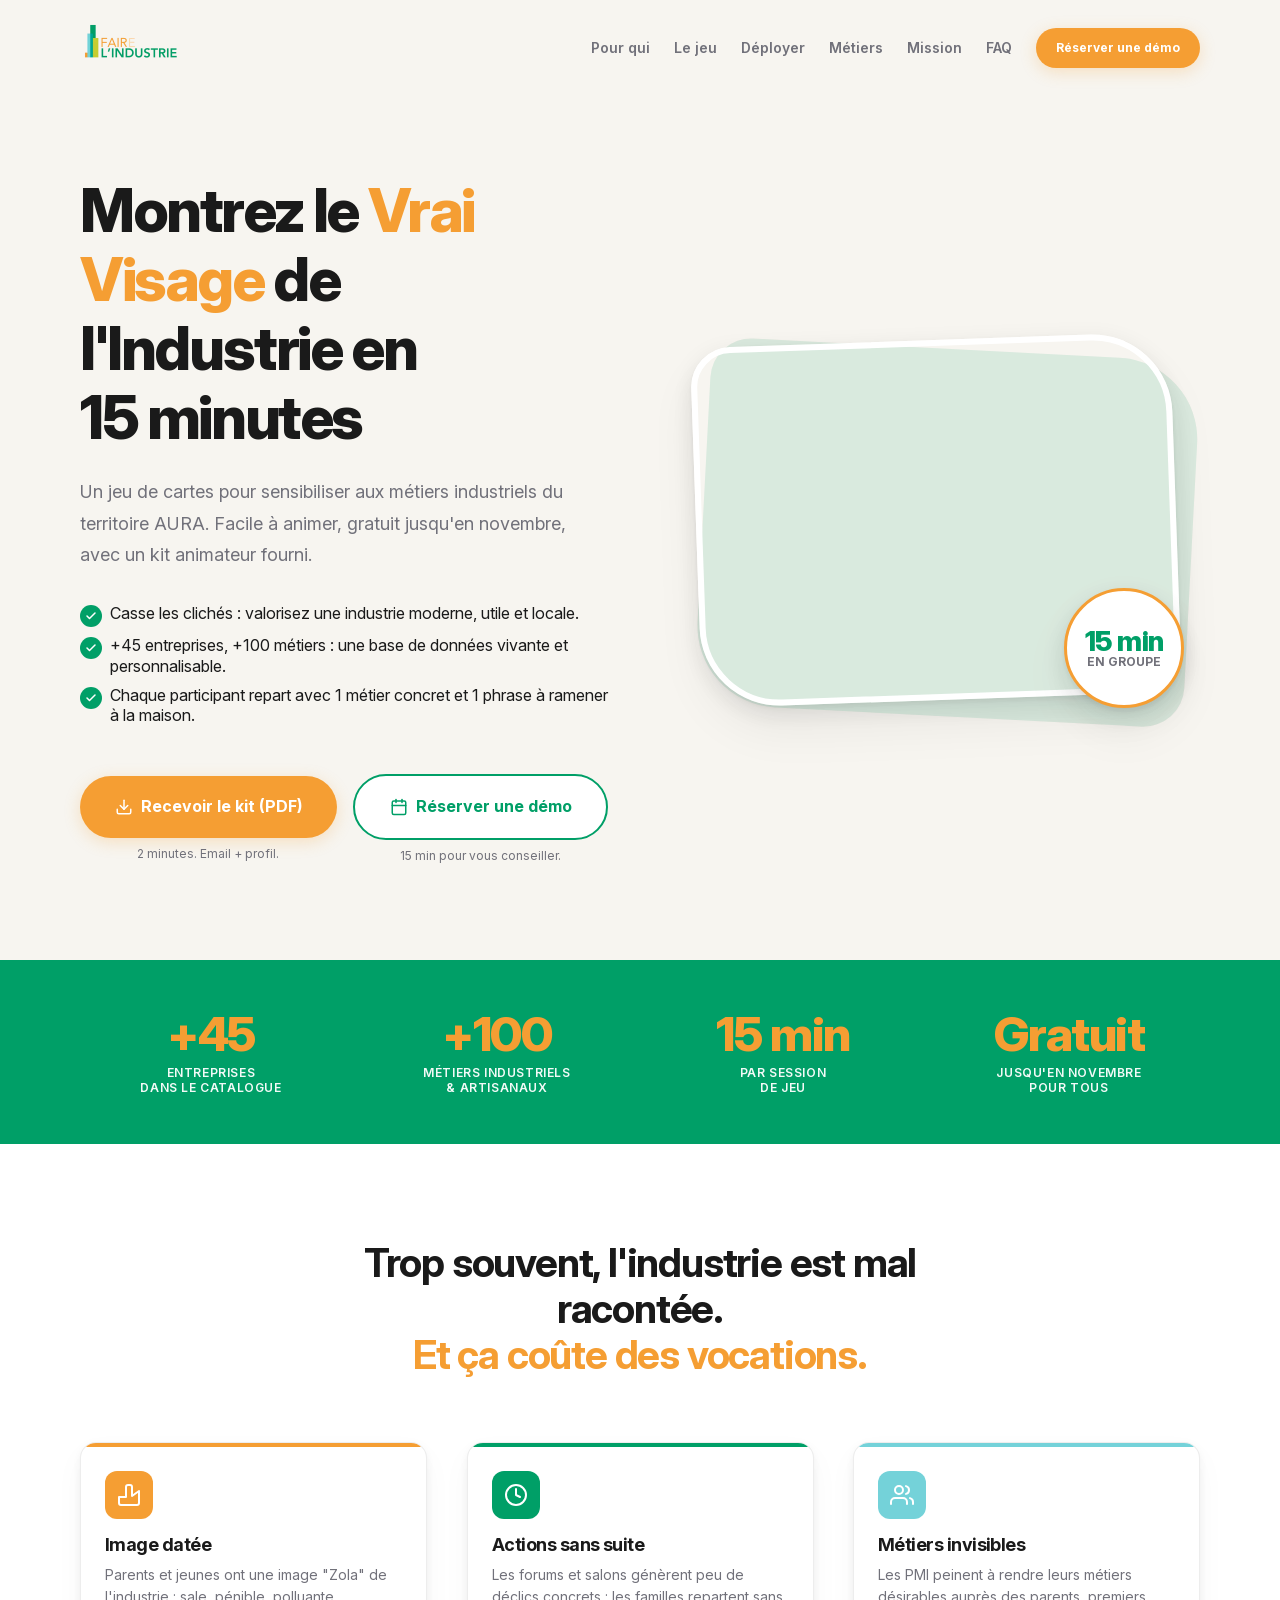
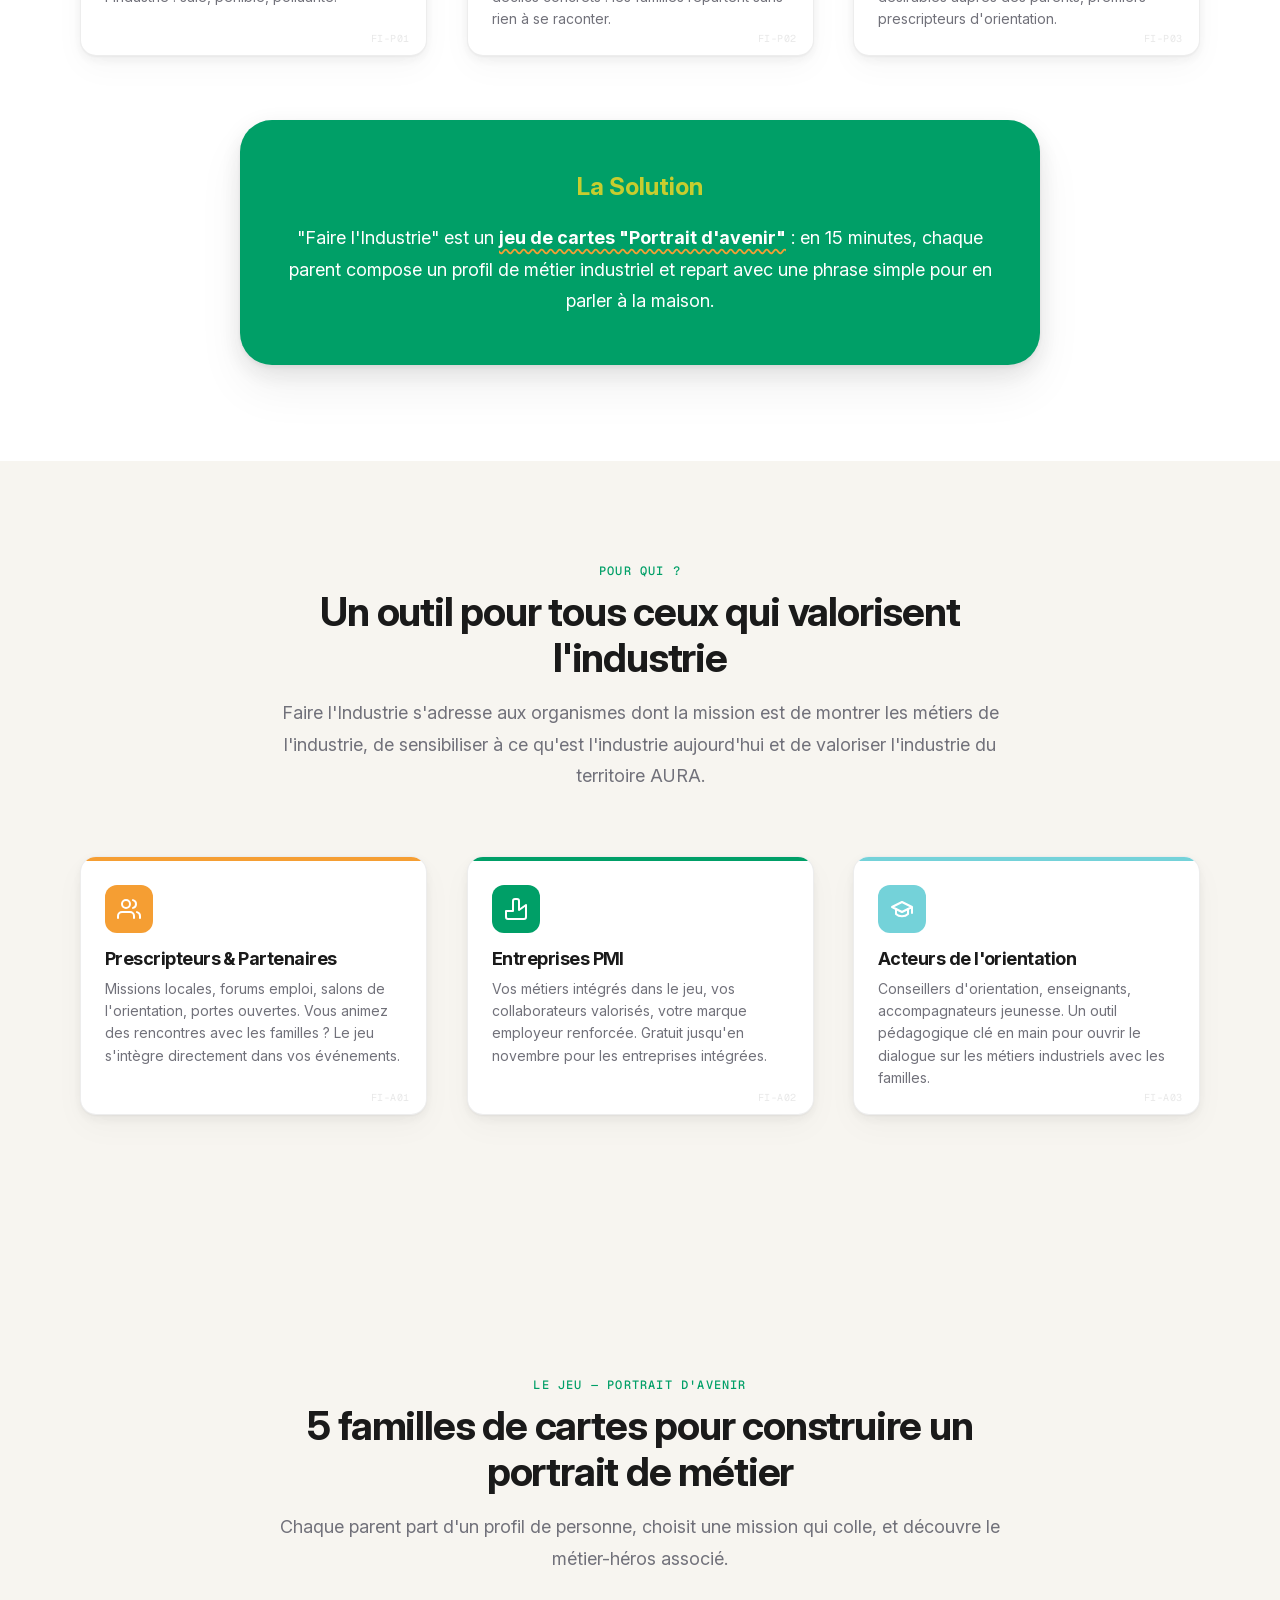
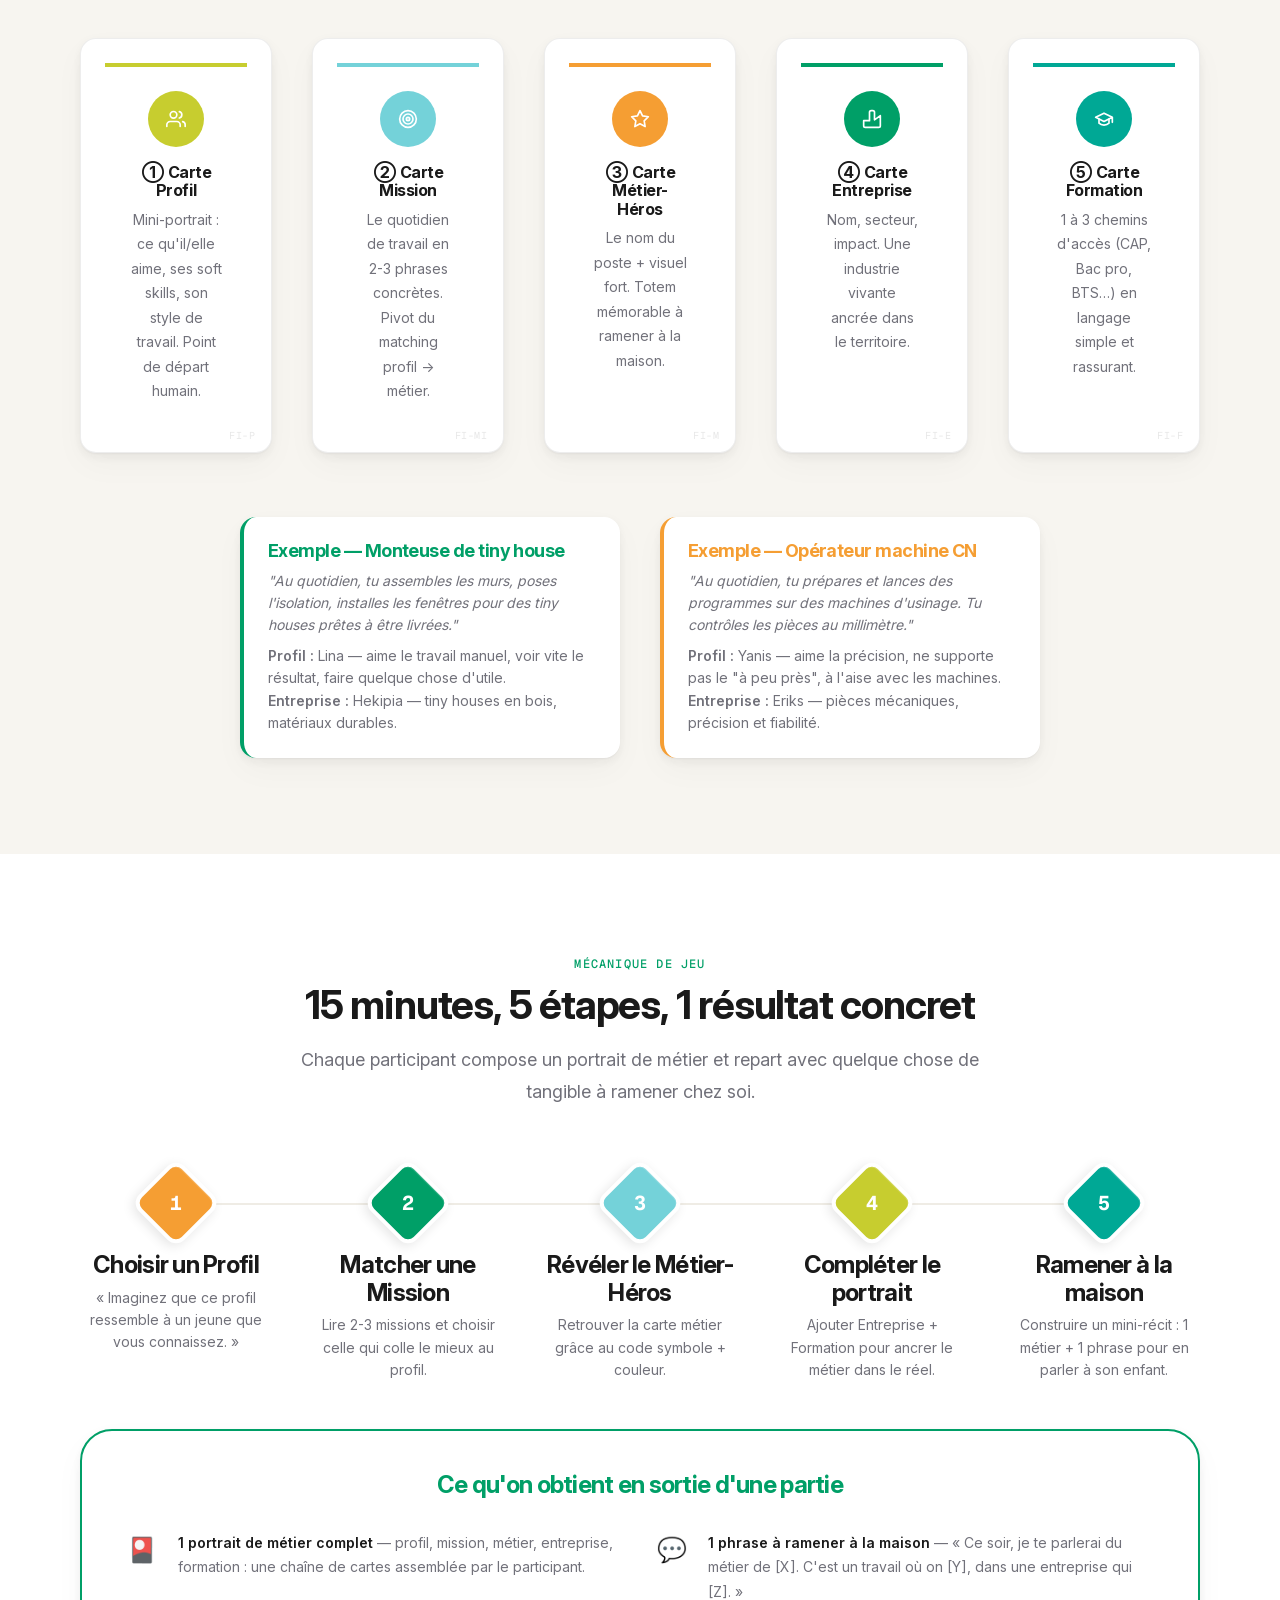
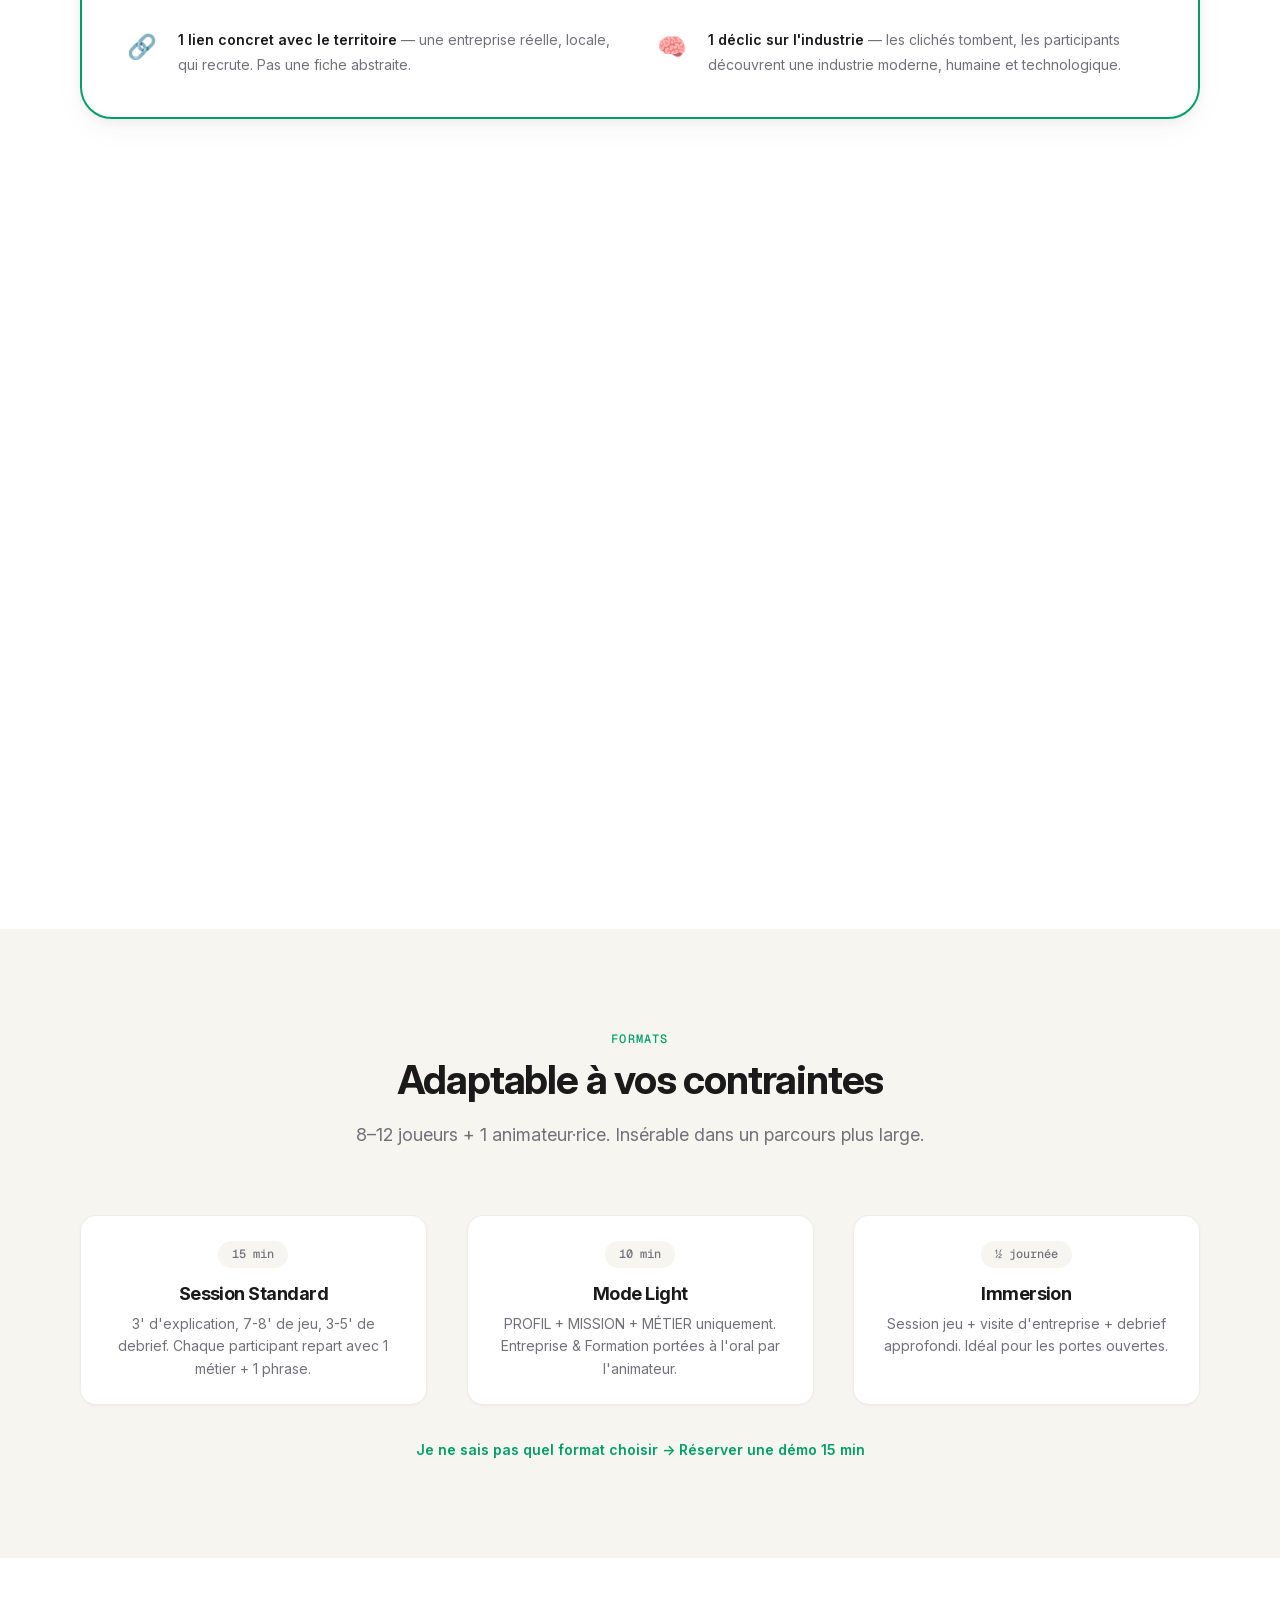
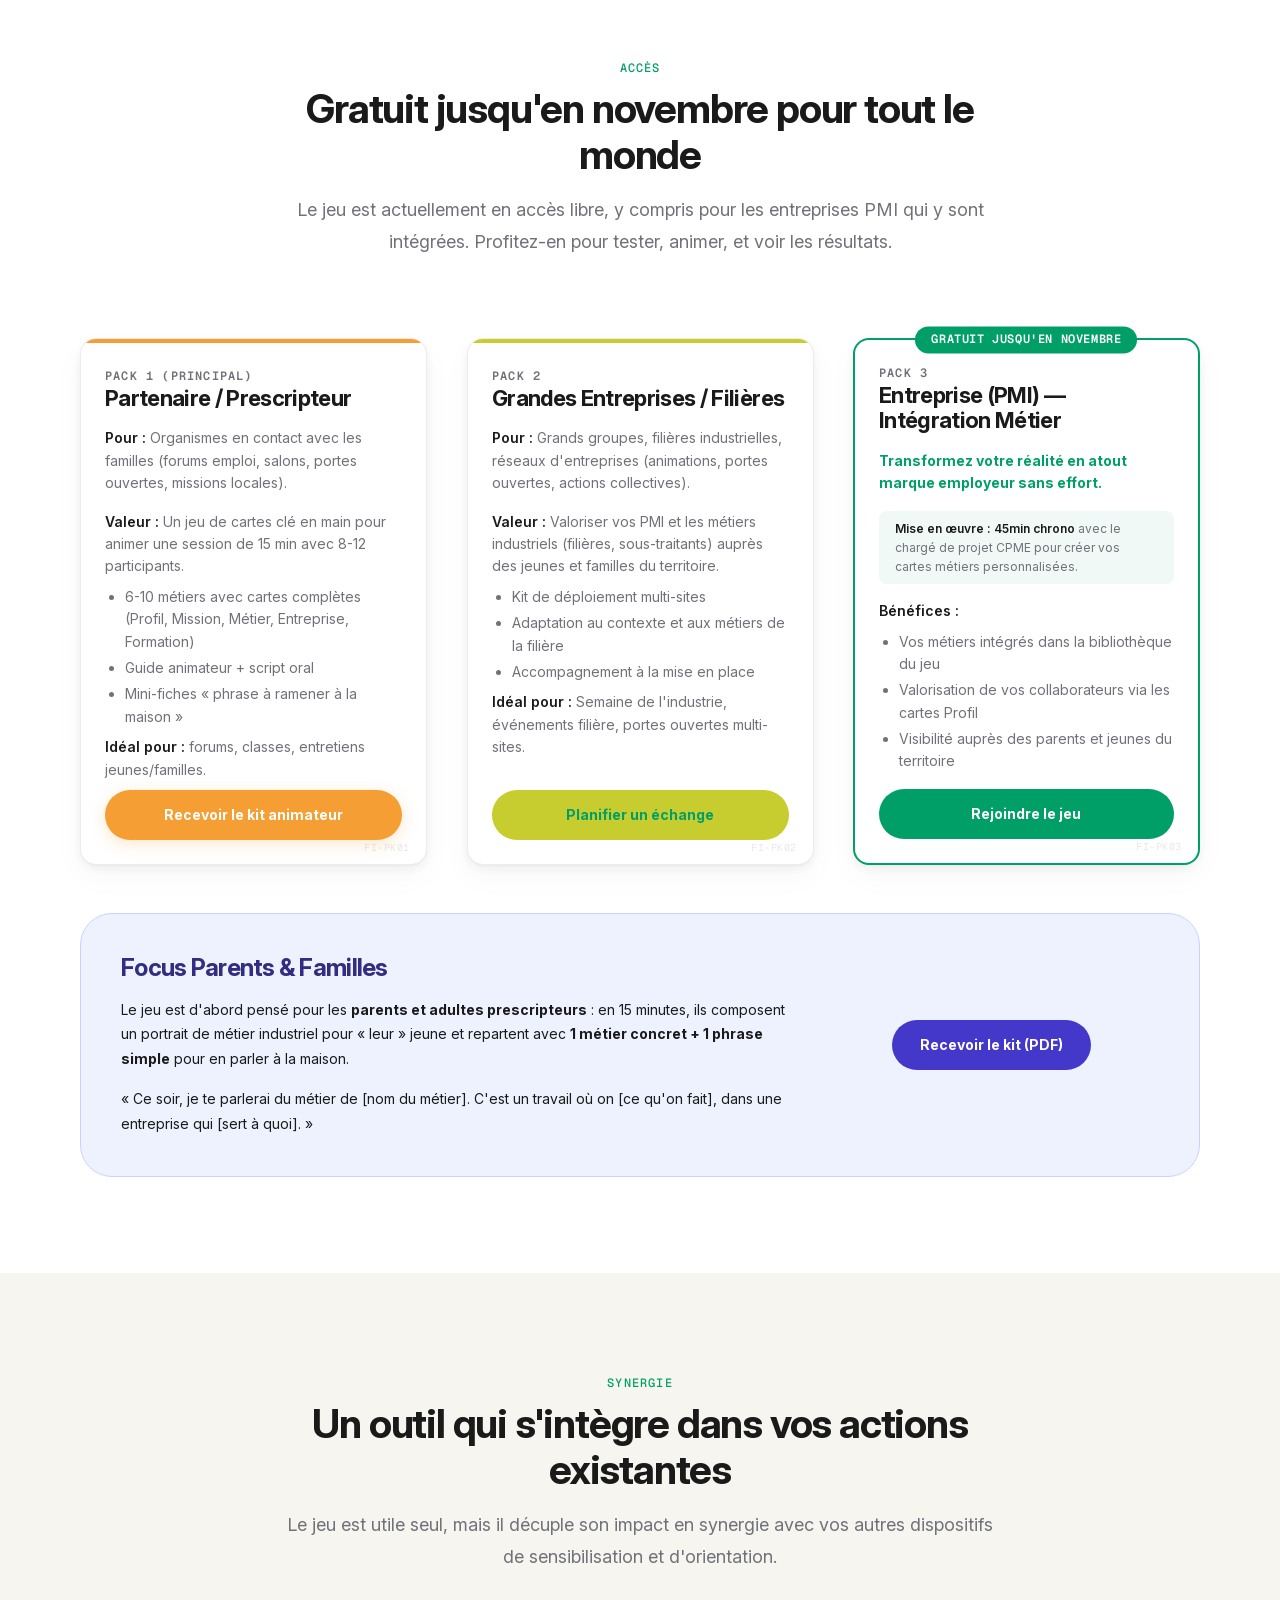
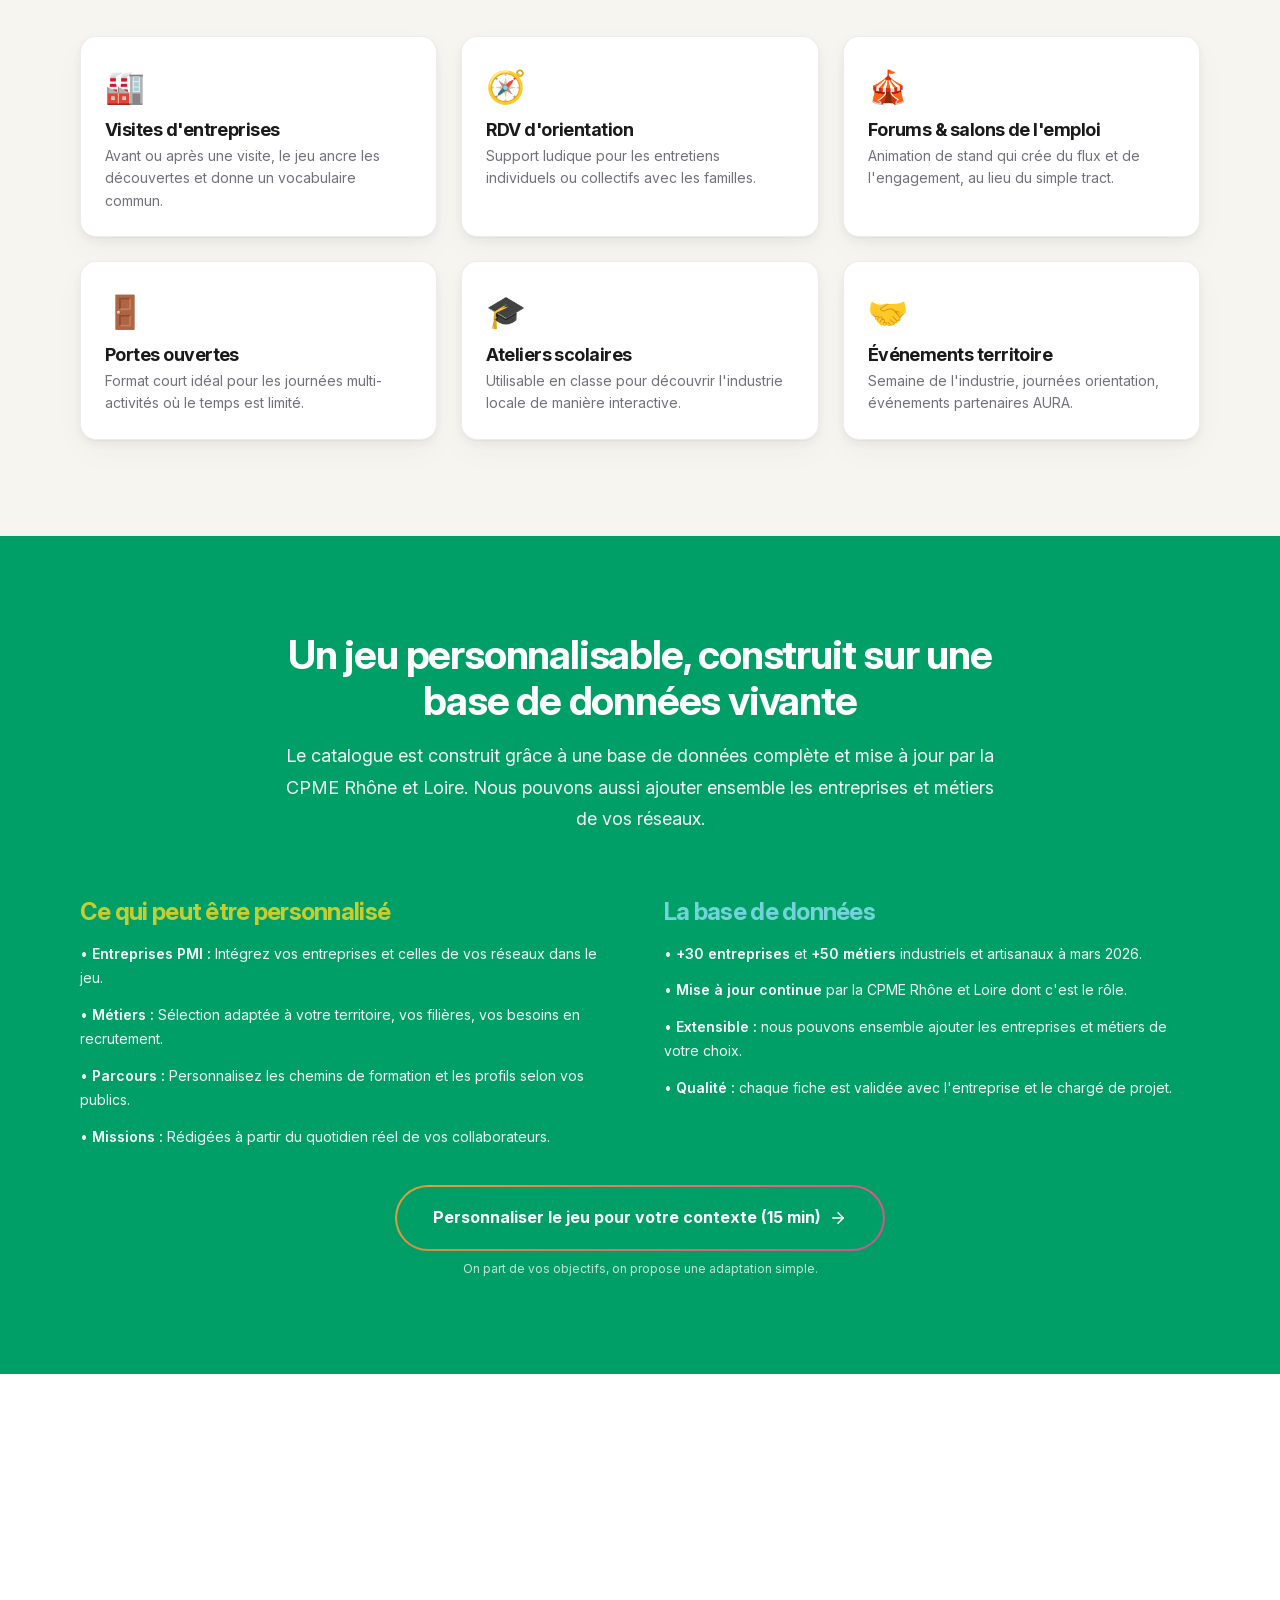
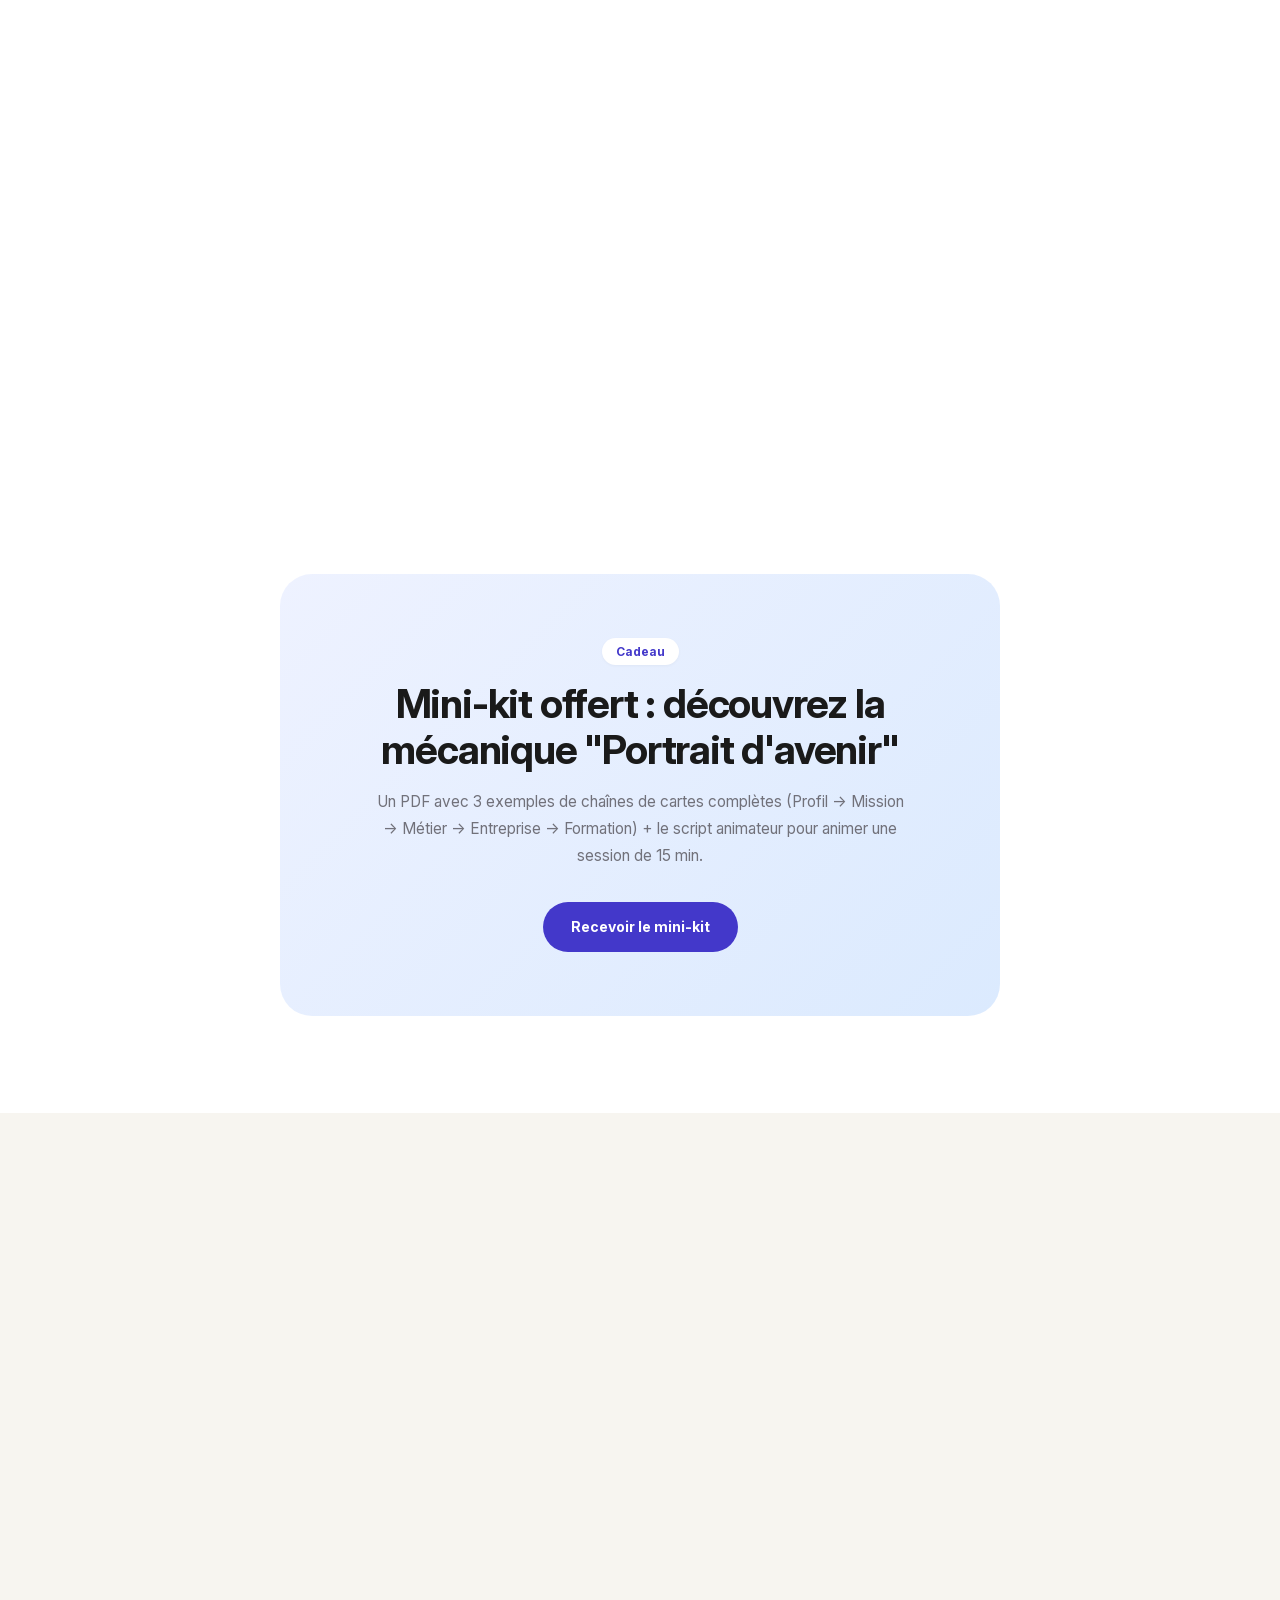
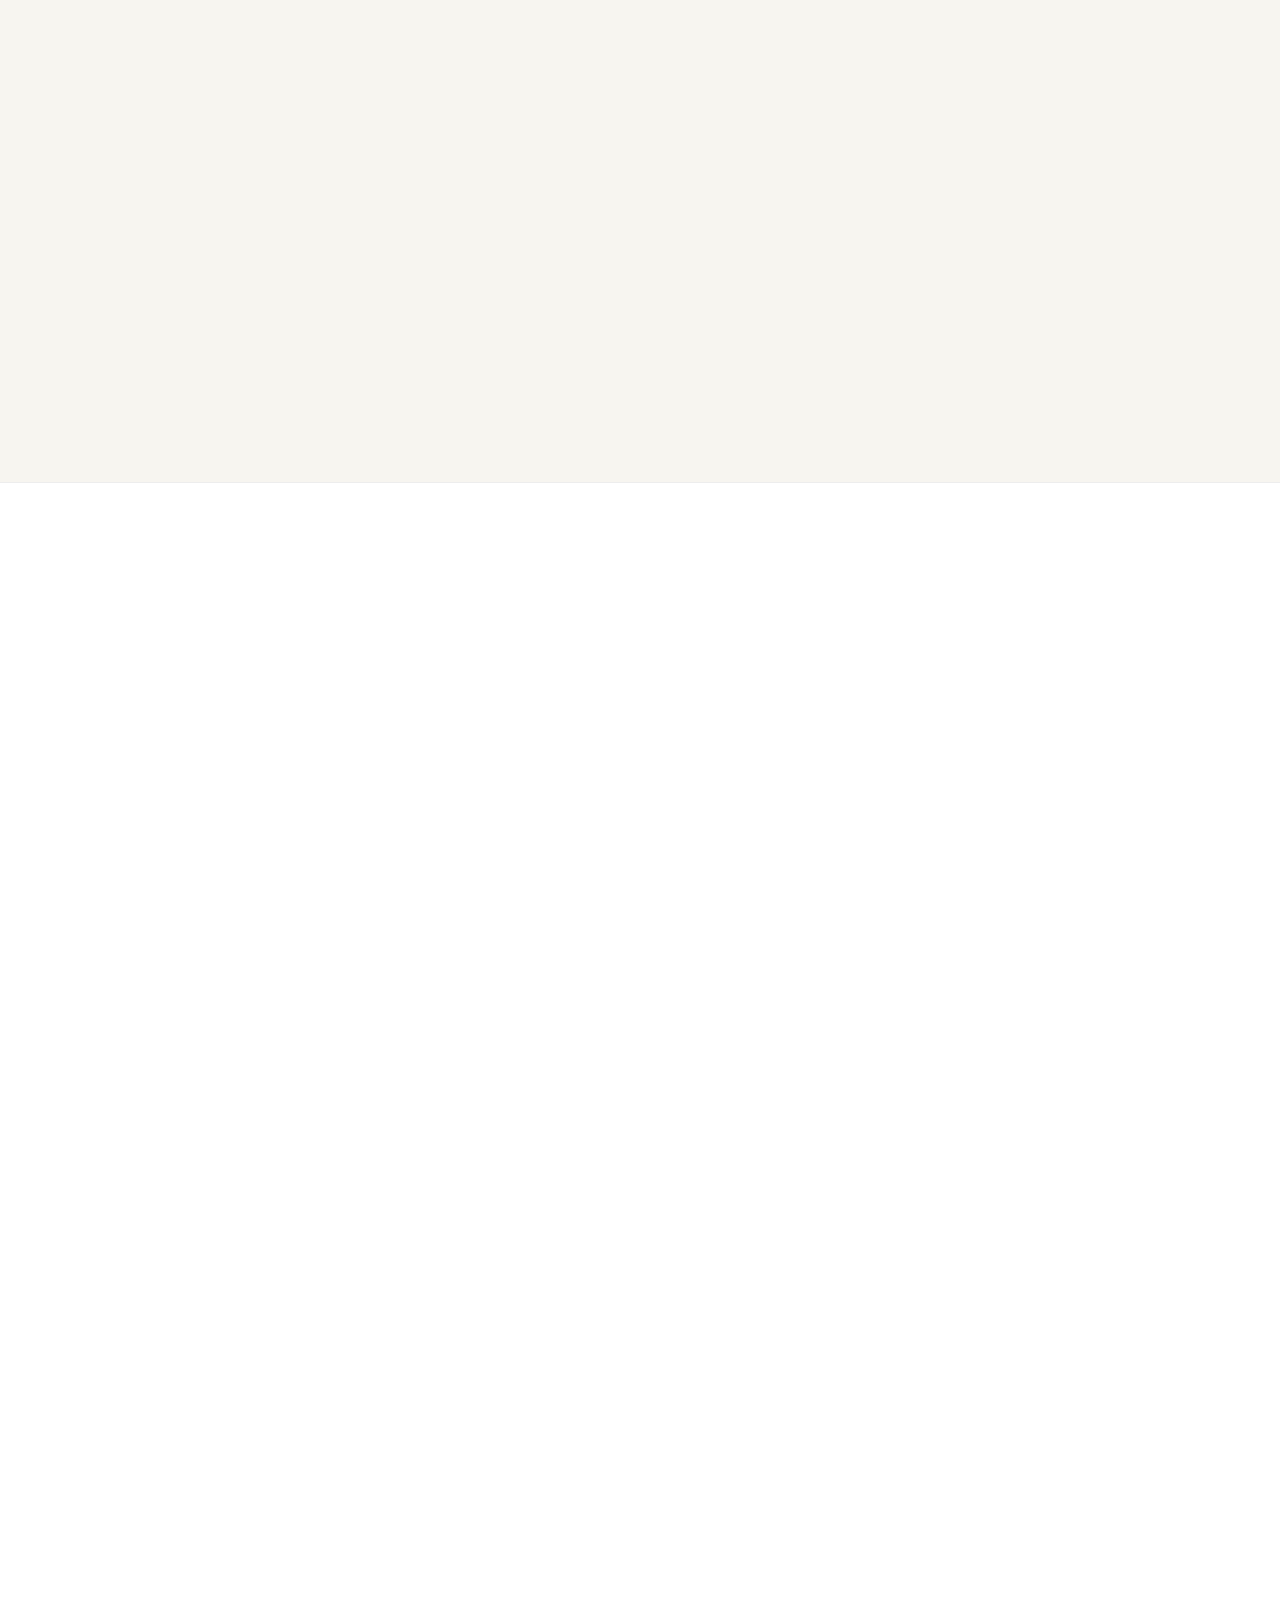
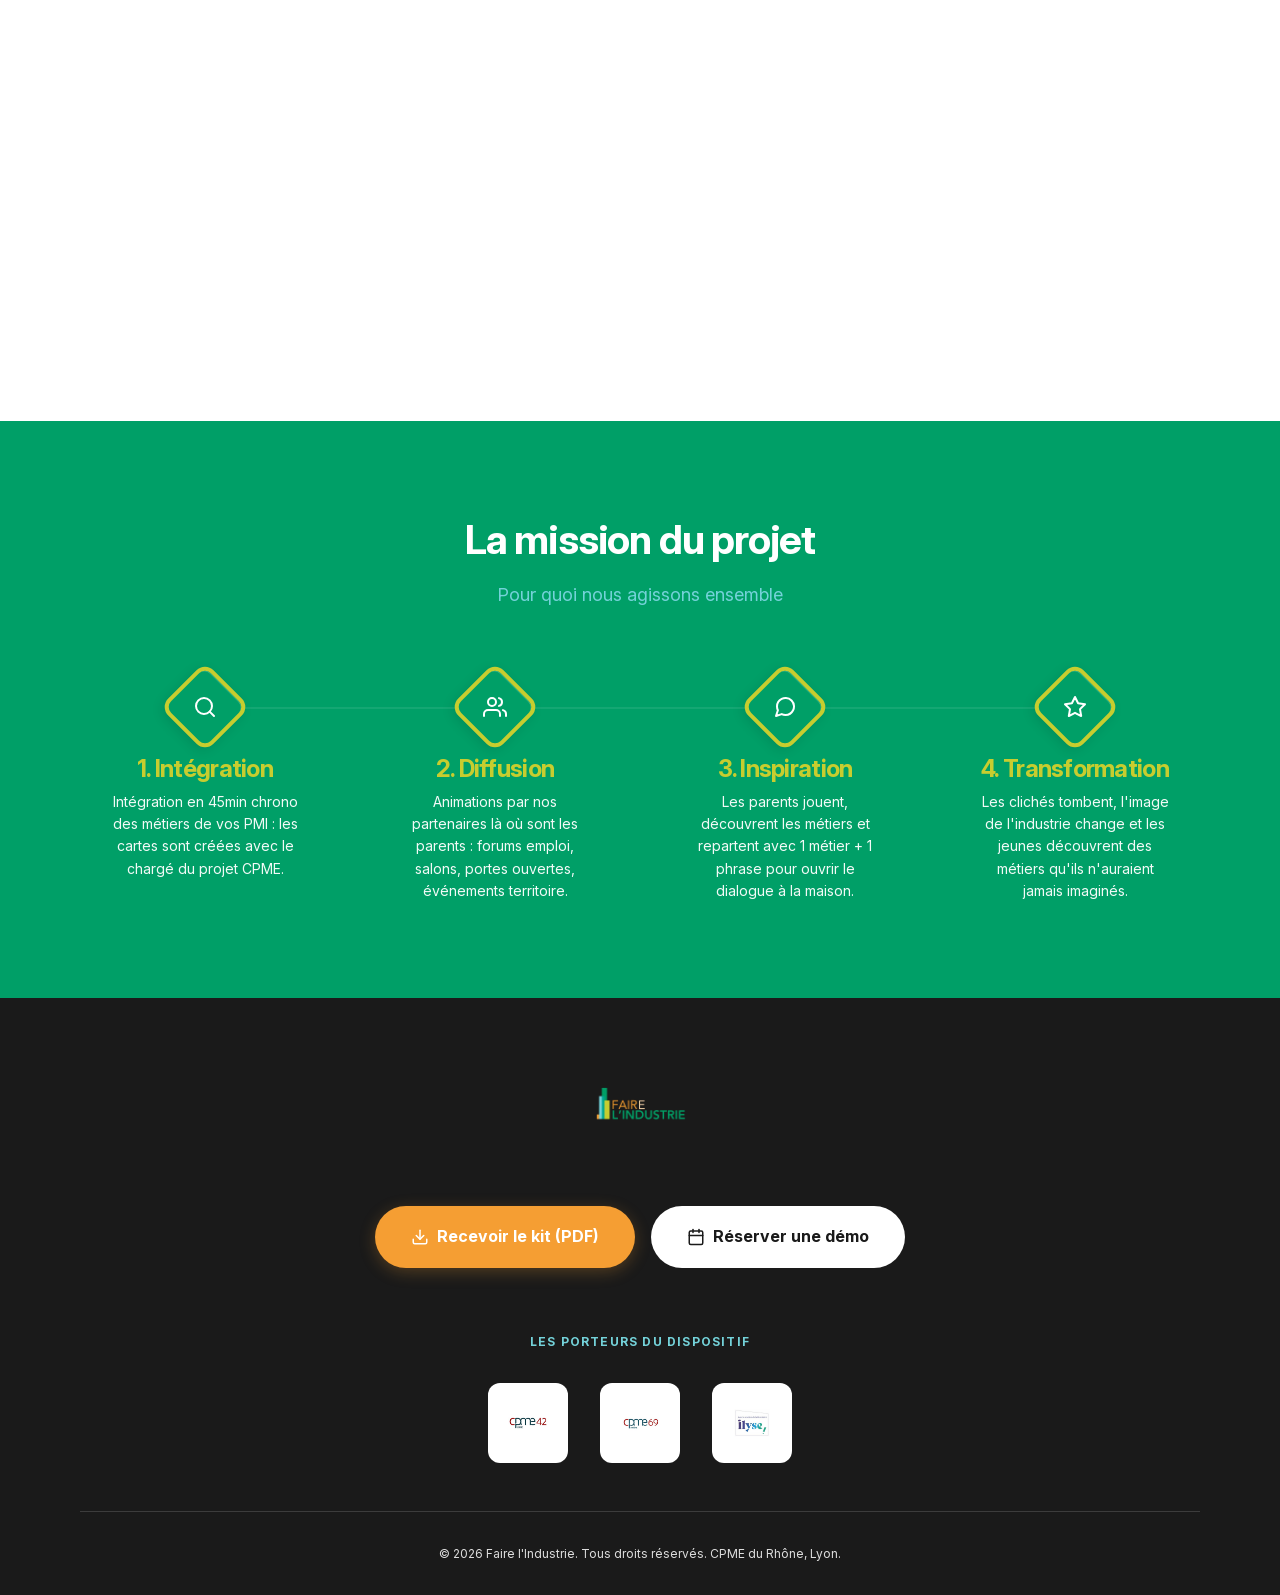
==== index.html @ 53729989 "Update project numbers: +45 entreprises, +100 métiers" ====
<!DOCTYPE html>
<html lang="fr">
<head>
  <meta charset="UTF-8">
  <meta name="viewport" content="width=device-width, initial-scale=1.0">

  <!-- SEO -->
  <title>Faire l'Industrie — Sensibilisez aux métiers industriels en 15 minutes</title>
  <meta name="description" content="Jeu de cartes Portrait d'avenir : sensibilisez aux métiers industriels du territoire AURA en 15 minutes. +45 entreprises, +100 métiers. Gratuit jusqu'en novembre. Kit animateur fourni.">
  <meta name="robots" content="index, follow">
  <link rel="canonical" href="https://faire-industrie.cpmerhone.fr/">

  <!-- Open Graph -->
  <meta property="og:title" content="Faire l'Industrie — Le jeu pour briser les clichés">
  <meta property="og:description" content="En 15 minutes, chaque parent compose un portrait de métier industriel et repart avec 1 métier concret + 1 phrase pour en parler à la maison.">
  <meta property="og:type" content="website">
  <meta property="og:locale" content="fr_FR">
  <meta property="og:image" content="assets/fi-logo.webp">
  <meta property="og:image:alt" content="Logo Faire l'Industrie">

  <!-- Twitter -->
  <meta name="twitter:card" content="summary_large_image">
  <meta name="twitter:title" content="Faire l'Industrie">
  <meta name="twitter:description" content="Le jeu pour faire découvrir le vrai visage de l'industrie.">
  <meta name="twitter:image" content="assets/fi-logo.webp">

  <!-- Favicon -->
  <link rel="icon" type="image/webp" href="assets/fi-logo.webp">

  <!-- Preload key font (only Inter, Geist Mono deferred) -->
  <link rel="preload" href="assets/fonts/Inter-variable.woff2" as="font" type="font/woff2" crossorigin>

  <!-- Preload LCP image with responsive sources -->
  <link rel="preload" as="image" href="assets/image_de9aba.webp" type="image/webp" fetchpriority="high" imagesrcset="assets/image_de9aba-sm.webp 600w, assets/image_de9aba.webp 1024w" imagesizes="(max-width: 767px) 100vw, 50vw">

  <!-- DNS prefetch for external links -->
  <link rel="dns-prefetch" href="https://cal.com">
  <link rel="dns-prefetch" href="https://liutnotes.notion.site">

  <!-- Critical styles inlined for above-fold rendering -->
  <style>
    *,*::before,*::after{box-sizing:border-box;margin:0;padding:0}
    html{scroll-behavior:smooth;-webkit-text-size-adjust:100%}
    body{font-family:'Inter',sans-serif;font-size:1rem;line-height:1.6;color:#1A1A1A;background-color:#F7F5F0;-webkit-font-smoothing:antialiased;overflow-x:hidden}
    img,svg{display:block;max-width:100%;height:auto}
    a{color:inherit;text-decoration:none}
    button{font:inherit;cursor:pointer;border:none;background:none}
    ul,ol{list-style:none}
    .container{width:100%;max-width:1200px;margin-inline:auto;padding-inline:24px}
    .section{padding-block:96px}
    .navbar{position:fixed;top:0;left:0;right:0;z-index:100;padding:16px 0;transition:background .25s,box-shadow .25s,padding .25s}
    .navbar.is-scrolled{background:rgba(247,245,240,.92);backdrop-filter:blur(12px);box-shadow:0 1px 0 rgba(26,26,26,.06);padding:8px 0}
    .navbar__inner{display:flex;align-items:center;justify-content:space-between}
    .navbar__logo img{height:80px;width:auto;object-fit:contain;margin-block:-12px}
    .navbar__links{display:none;align-items:center;gap:24px}
    .navbar__toggle{display:flex;align-items:center;justify-content:center;width:44px;height:44px;position:relative;z-index:201}
    @media(min-width:768px){.navbar__logo img{height:88px;margin-block:-14px}}
    @media(min-width:1024px){.navbar__links{display:flex}.navbar__toggle{display:none}.navbar__logo img{height:100px;margin-block:-18px}}
    .hero{position:relative;padding-top:calc(96px + 80px);padding-bottom:80px;overflow:hidden}
    .hero__grid{display:grid;grid-template-columns:1fr;gap:48px;align-items:center}
    @media(min-width:768px){.hero__grid{grid-template-columns:1fr 1fr;gap:64px}}
    .reveal{opacity:0;transform:translateY(24px);transition:opacity .4s cubic-bezier(.25,.46,.45,.94),transform .4s cubic-bezier(.25,.46,.45,.94)}
    .reveal.is-visible{opacity:1;transform:translateY(0)}
    h1,h2,h3{font-family:'Inter',sans-serif;font-weight:700;line-height:1.15;letter-spacing:-.03em;color:#1A1A1A}
    h1{font-size:clamp(2.5rem,5vw,3.75rem);font-weight:800;letter-spacing:-.04em}
  </style>

  <!-- Non-critical styles loaded async -->
  <link rel="stylesheet" href="styles/fonts.min.css">
  <link rel="stylesheet" href="styles/tokens.min.css">
  <link rel="stylesheet" href="styles/base.min.css">
  <link rel="stylesheet" href="styles/components.min.css">
  <link rel="stylesheet" href="styles/sections.min.css" media="print" onload="this.media='all'">
  <noscript><link rel="stylesheet" href="styles/sections.min.css"></noscript>
</head>
<body>
  <!-- Skip link -->
  <a href="#main-content" class="skip-link">Aller au contenu principal</a>

  <!-- ========== NAVBAR ========== -->
  <nav class="navbar" role="navigation" aria-label="Navigation principale">
    <div class="container navbar__inner">
      <a href="#" class="navbar__logo" aria-label="Faire l'Industrie — Accueil">
        <img src="assets/fi-logo.webp" alt="Logo Faire l'Industrie" width="400" height="400" fetchpriority="high">
      </a>

      <div class="navbar__links">
        <a href="#pour-qui" class="navbar__link">Pour qui</a>
        <a href="#solution" class="navbar__link">Le jeu</a>
        <a href="#deploiement" class="navbar__link">Déployer</a>
        <a href="#metiers" class="navbar__link">Métiers</a>
        <a href="#mission" class="navbar__link">Mission</a>
        <a href="#faq" class="navbar__link">FAQ</a>
        <a href="https://cal.com/fabrice-liut/15-min-meeting" target="_blank" rel="noopener noreferrer" class="btn btn--sm btn--primary">Réserver une démo</a>
      </div>

      <button class="navbar__toggle" aria-expanded="false" aria-controls="mobile-menu" aria-label="Ouvrir le menu">
        <span class="navbar__toggle-bar"></span>
      </button>
    </div>

    <div class="navbar__mobile" id="mobile-menu" role="dialog" aria-label="Menu mobile">
      <a href="#pour-qui" class="navbar__link">Pour qui</a>
      <a href="#solution" class="navbar__link">Le jeu</a>
      <a href="#deploiement" class="navbar__link">Déployer</a>
      <a href="#metiers" class="navbar__link">Métiers</a>
      <a href="#mission" class="navbar__link">Mission</a>
      <a href="#faq" class="navbar__link">FAQ</a>
      <a href="https://liutnotes.notion.site/7604c2d017634177879ed982bfdc693f" target="_blank" rel="noopener noreferrer" class="btn btn--primary">Recevoir le kit (PDF)</a>
      <a href="https://cal.com/fabrice-liut/15-min-meeting" target="_blank" rel="noopener noreferrer" class="btn btn--secondary">Réserver une démo</a>
    </div>
  </nav>

  <!-- ========== MAIN ========== -->
  <main id="main-content">

    <!-- ===== HERO ===== -->
    <section class="hero section" aria-labelledby="hero-title">
      <div class="container hero__grid">
        <!-- Content -->
        <div class="hero__content">
          <h1 id="hero-title" class="hero__title reveal">
            Montrez le <span class="hero__title-accent">Vrai Visage</span> de l'Industrie en 15&nbsp;minutes
          </h1>

          <p class="hero__subtitle reveal reveal--delay-1">
            Un jeu de cartes pour sensibiliser aux métiers industriels du territoire&nbsp;AURA. Facile à animer, gratuit jusqu'en novembre, avec un kit animateur fourni.
          </p>

          <ul class="check-list mb-6 reveal reveal--delay-2">
              <li class="check-list__item">
              <span class="check-list__icon">
                <svg viewBox="0 0 24 24" fill="none" stroke="currentColor" stroke-width="3" stroke-linecap="round" stroke-linejoin="round"><polyline points="20 6 9 17 4 12"/></svg>
              </span>
              Casse les clichés : valorisez une industrie moderne, utile et locale.
            </li>
            <li class="check-list__item">
              <span class="check-list__icon">
                <svg viewBox="0 0 24 24" fill="none" stroke="currentColor" stroke-width="3" stroke-linecap="round" stroke-linejoin="round"><polyline points="20 6 9 17 4 12"/></svg>
              </span>
              +45 entreprises, +100 métiers : une base de données vivante et personnalisable.
            </li>
            <li class="check-list__item">
              <span class="check-list__icon">
                <svg viewBox="0 0 24 24" fill="none" stroke="currentColor" stroke-width="3" stroke-linecap="round" stroke-linejoin="round"><polyline points="20 6 9 17 4 12"/></svg>
              </span>
              Chaque participant repart avec 1&nbsp;métier concret et 1&nbsp;phrase à ramener à la maison.
            </li>
          </ul>

          <div class="hero__ctas reveal reveal--delay-3">
            <div>
              <a href="https://liutnotes.notion.site/7604c2d017634177879ed982bfdc693f" target="_blank" rel="noopener noreferrer" class="btn btn--primary btn--lg">
                <svg class="btn__icon" viewBox="0 0 24 24" fill="none" stroke="currentColor" stroke-width="2" stroke-linecap="round" stroke-linejoin="round"><path d="M21 15v4a2 2 0 0 1-2 2H5a2 2 0 0 1-2-2v-4"/><polyline points="7 10 12 15 17 10"/><line x1="12" y1="15" x2="12" y2="3"/></svg>
                Recevoir le kit (PDF)
              </a>
              <p class="hero__cta-hint">2 minutes. Email + profil.</p>
            </div>
            <div>
              <a href="https://cal.com/fabrice-liut/15-min-meeting" target="_blank" rel="noopener noreferrer" class="btn btn--secondary btn--lg">
                <svg class="btn__icon" viewBox="0 0 24 24" fill="none" stroke="currentColor" stroke-width="2" stroke-linecap="round" stroke-linejoin="round"><rect x="3" y="4" width="18" height="18" rx="2" ry="2"/><line x1="16" y1="2" x2="16" y2="6"/><line x1="8" y1="2" x2="8" y2="6"/><line x1="3" y1="10" x2="21" y2="10"/></svg>
                Réserver une démo
              </a>
              <p class="hero__cta-hint">15 min pour vous conseiller.</p>
            </div>
          </div>
        </div>

        <!-- Visual -->
        <div class="hero__visual reveal reveal--delay-2">
          <div class="hero__image-wrapper hero__image-wrapper--animated">
            <div class="hero__image-shadow"></div>
            <picture>
              <source srcset="assets/image_de9aba-sm.webp" type="image/webp" media="(max-width: 767px)">
              <source srcset="assets/image_de9aba.webp" type="image/webp">
              <img src="assets/image_de9aba.jpg" alt="Atelier jeu Faire l'Industrie — participants autour d'un deck de cartes" class="hero__image" width="1024" height="768" fetchpriority="high" decoding="async">
            </picture>
            <div class="hero__float-badge">
              <span class="hero__float-badge-number">15 min</span>
              <span class="hero__float-badge-label">En groupe</span>
            </div>
          </div>
        </div>
      </div>
    </section>

    <!-- ===== CHIFFRES CLÉS (bandeau Fresque-style) ===== -->
    <section class="key-numbers section--compact" aria-label="Chiffres clés">
      <div class="container">
        <div class="key-numbers__grid">
          <div class="key-numbers__item reveal">
            <span class="key-numbers__value">+45</span>
            <span class="key-numbers__label">Entreprises<br>dans le catalogue</span>
          </div>
          <div class="key-numbers__item reveal reveal--delay-1">
            <span class="key-numbers__value">+100</span>
            <span class="key-numbers__label">Métiers industriels<br>&amp; artisanaux</span>
          </div>
          <div class="key-numbers__item reveal reveal--delay-2">
            <span class="key-numbers__value">15 min</span>
            <span class="key-numbers__label">Par session<br>de jeu</span>
          </div>
          <div class="key-numbers__item reveal reveal--delay-3">
            <span class="key-numbers__value">Gratuit</span>
            <span class="key-numbers__label">Jusqu'en novembre<br>pour tous</span>
          </div>
        </div>
      </div>
    </section>

    <!-- ===== PROBLÈME ===== -->
    <section class="problem section" aria-labelledby="problem-title">
      <div class="container">
        <div class="section-header reveal">
          <h2 id="problem-title" class="section-header__title">
            Trop souvent, l'industrie est mal racontée.<br>
            <span class="text-accent">Et ça coûte des vocations.</span>
          </h2>
        </div>

        <div class="grid grid--3 mb-8">
          <!-- Card 1 -->
          <div class="card reveal" style="--card-color: var(--color-accent)">
            <div class="card__body">
              <div class="card__icon" style="background: var(--color-accent)">
                <svg width="24" height="24" viewBox="0 0 24 24" fill="none" stroke="currentColor" stroke-width="2" stroke-linecap="round" stroke-linejoin="round"><path d="M2 20a2 2 0 0 0 2 2h16a2 2 0 0 0 2-2V8l-7 5V4a2 2 0 0 0-2-2h-2a2 2 0 0 0-2 2v10H2v6z"/></svg>
              </div>
              <h3 class="card__title">Image datée</h3>
              <p class="card__text">Parents et jeunes ont une image "Zola" de l'industrie : sale, pénible, polluante.</p>
            </div>
            <span class="card__serial">FI-P01</span>
          </div>

          <!-- Card 2 -->
          <div class="card reveal reveal--delay-1" style="--card-color: var(--color-primary)">
            <div class="card__body">
              <div class="card__icon" style="background: var(--color-primary)">
                <svg width="24" height="24" viewBox="0 0 24 24" fill="none" stroke="currentColor" stroke-width="2" stroke-linecap="round" stroke-linejoin="round"><circle cx="12" cy="12" r="10"/><polyline points="12 6 12 12 16 14"/></svg>
              </div>
              <h3 class="card__title">Actions sans suite</h3>
              <p class="card__text">Les forums et salons génèrent peu de déclics concrets : les familles repartent sans rien à se raconter.</p>
            </div>
            <span class="card__serial">FI-P02</span>
          </div>

          <!-- Card 3 -->
          <div class="card reveal reveal--delay-2" style="--card-color: var(--color-sky)">
            <div class="card__body">
              <div class="card__icon" style="background: var(--color-sky)">
                <svg width="24" height="24" viewBox="0 0 24 24" fill="none" stroke="currentColor" stroke-width="2" stroke-linecap="round" stroke-linejoin="round"><path d="M17 21v-2a4 4 0 0 0-4-4H5a4 4 0 0 0-4 4v2"/><circle cx="9" cy="7" r="4"/><path d="M23 21v-2a4 4 0 0 0-3-3.87"/><path d="M16 3.13a4 4 0 0 1 0 7.75"/></svg>
              </div>
              <h3 class="card__title">Métiers invisibles</h3>
              <p class="card__text">Les PMI peinent à rendre leurs métiers désirables auprès des parents, premiers prescripteurs d'orientation.</p>
            </div>
            <span class="card__serial">FI-P03</span>
          </div>
        </div>

        <div class="problem__solution-box reveal">
          <p class="problem__solution-label">La Solution</p>
          <p class="problem__solution-text">
            "Faire l'Industrie" est un <span class="problem__solution-highlight">jeu de cartes "Portrait d'avenir"</span> :
            en 15 minutes, chaque parent compose un profil de métier industriel et repart avec une phrase simple pour en parler à la maison.
          </p>
        </div>
      </div>
    </section>

    <!-- ===== POUR QUI ===== -->
    <section id="pour-qui" class="pour-qui section" aria-labelledby="pour-qui-title">
      <div class="container">
        <div class="section-header reveal">
          <span class="section-header__overline">Pour qui ?</span>
          <h2 id="pour-qui-title" class="section-header__title">Un outil pour tous ceux qui valorisent l'industrie</h2>
          <p class="section-header__subtitle">Faire l'Industrie s'adresse aux organismes dont la mission est de montrer les métiers de l'industrie, de sensibiliser à ce qu'est l'industrie aujourd'hui et de valoriser l'industrie du territoire AURA.</p>
        </div>

        <div class="grid grid--3 mb-8">
          <!-- Audience 1 -->
          <div class="card reveal" style="--card-color: var(--color-accent)">
            <div class="card__body">
              <div class="card__icon" style="background: var(--color-accent)">
                <svg width="24" height="24" viewBox="0 0 24 24" fill="none" stroke="currentColor" stroke-width="2" stroke-linecap="round" stroke-linejoin="round"><path d="M17 21v-2a4 4 0 0 0-4-4H5a4 4 0 0 0-4 4v2"/><circle cx="9" cy="7" r="4"/><path d="M23 21v-2a4 4 0 0 0-3-3.87"/><path d="M16 3.13a4 4 0 0 1 0 7.75"/></svg>
              </div>
              <h3 class="card__title">Prescripteurs &amp; Partenaires</h3>
              <p class="card__text">Missions locales, forums emploi, salons de l'orientation, portes ouvertes. Vous animez des rencontres avec les familles ? Le jeu s'intègre directement dans vos événements.</p>
            </div>
            <span class="card__serial">FI-A01</span>
          </div>

          <!-- Audience 2 -->
          <div class="card reveal reveal--delay-1" style="--card-color: var(--color-primary)">
            <div class="card__body">
              <div class="card__icon" style="background: var(--color-primary)">
                <svg width="24" height="24" viewBox="0 0 24 24" fill="none" stroke="currentColor" stroke-width="2" stroke-linecap="round" stroke-linejoin="round"><path d="M2 20a2 2 0 0 0 2 2h16a2 2 0 0 0 2-2V8l-7 5V4a2 2 0 0 0-2-2h-2a2 2 0 0 0-2 2v10H2v6z"/></svg>
              </div>
              <h3 class="card__title">Entreprises PMI</h3>
              <p class="card__text">Vos métiers intégrés dans le jeu, vos collaborateurs valorisés, votre marque employeur renforcée. Gratuit jusqu'en novembre pour les entreprises intégrées.</p>
            </div>
            <span class="card__serial">FI-A02</span>
          </div>

          <!-- Audience 3 -->
          <div class="card reveal reveal--delay-2" style="--card-color: var(--color-sky)">
            <div class="card__body">
              <div class="card__icon" style="background: var(--color-sky)">
                <svg width="24" height="24" viewBox="0 0 24 24" fill="none" stroke="currentColor" stroke-width="2" stroke-linecap="round" stroke-linejoin="round"><path d="M22 10v6M2 10l10-5 10 5-10 5z"/><path d="M6 12v5c3 3 9 3 12 0v-5"/></svg>
              </div>
              <h3 class="card__title">Acteurs de l'orientation</h3>
              <p class="card__text">Conseillers d'orientation, enseignants, accompagnateurs jeunesse. Un outil pédagogique clé en main pour ouvrir le dialogue sur les métiers industriels avec les familles.</p>
            </div>
            <span class="card__serial">FI-A03</span>
          </div>
        </div>
      </div>
    </section>

    <!-- ===== COMPOSITION DU JEU ===== -->
    <section id="solution" class="game-comp section" aria-labelledby="game-title">
      <div class="container">
        <div class="section-header reveal">
          <span class="section-header__overline">Le jeu — Portrait d'avenir</span>
          <h2 id="game-title" class="section-header__title">5 familles de cartes pour construire un portrait de métier</h2>
          <p class="section-header__subtitle">Chaque parent part d'un profil de personne, choisit une mission qui colle, et découvre le métier-héros associé.</p>
        </div>

        <!-- 5 card types -->
        <div class="grid grid--5 mb-8">
          <div class="card card--type reveal" style="--card-color: var(--color-card-profil)">
            <div class="card__body">
              <div class="card__icon" style="background: var(--color-card-profil)">
                <svg width="20" height="20" viewBox="0 0 24 24" fill="none" stroke="currentColor" stroke-width="2" stroke-linecap="round" stroke-linejoin="round"><path d="M17 21v-2a4 4 0 0 0-4-4H5a4 4 0 0 0-4 4v2"/><circle cx="9" cy="7" r="4"/><path d="M23 21v-2a4 4 0 0 0-3-3.87"/><path d="M16 3.13a4 4 0 0 1 0 7.75"/></svg>
              </div>
              <h3 class="card__title">① Carte Profil</h3>
              <p class="card__text">Mini-portrait : ce qu'il/elle aime, ses soft skills, son style de travail. Point de départ humain.</p>
            </div>
            <span class="card__serial">FI-P</span>
          </div>

          <div class="card card--type reveal reveal--delay-1" style="--card-color: var(--color-card-mission)">
            <div class="card__body">
              <div class="card__icon" style="background: var(--color-card-mission)">
                <svg width="20" height="20" viewBox="0 0 24 24" fill="none" stroke="currentColor" stroke-width="2" stroke-linecap="round" stroke-linejoin="round"><circle cx="12" cy="12" r="10"/><circle cx="12" cy="12" r="6"/><circle cx="12" cy="12" r="2"/></svg>
              </div>
              <h3 class="card__title">② Carte Mission</h3>
              <p class="card__text">Le quotidien de travail en 2-3 phrases concrètes. Pivot du matching profil → métier.</p>
            </div>
            <span class="card__serial">FI-MI</span>
          </div>

          <div class="card card--type reveal reveal--delay-2" style="--card-color: var(--color-card-metier)">
            <div class="card__body">
              <div class="card__icon" style="background: var(--color-card-metier)">
                <svg width="20" height="20" viewBox="0 0 24 24" fill="none" stroke="currentColor" stroke-width="2" stroke-linecap="round" stroke-linejoin="round"><polygon points="12 2 15.09 8.26 22 9.27 17 14.14 18.18 21.02 12 17.77 5.82 21.02 7 14.14 2 9.27 8.91 8.26 12 2"/></svg>
              </div>
              <h3 class="card__title">③ Carte Métier-Héros</h3>
              <p class="card__text">Le nom du poste + visuel fort. Totem mémorable à ramener à la maison.</p>
            </div>
            <span class="card__serial">FI-M</span>
          </div>

          <div class="card card--type reveal reveal--delay-3" style="--card-color: var(--color-card-impact)">
            <div class="card__body">
              <div class="card__icon" style="background: var(--color-card-impact)">
                <svg width="20" height="20" viewBox="0 0 24 24" fill="none" stroke="currentColor" stroke-width="2" stroke-linecap="round" stroke-linejoin="round"><path d="M2 20a2 2 0 0 0 2 2h16a2 2 0 0 0 2-2V8l-7 5V4a2 2 0 0 0-2-2h-2a2 2 0 0 0-2 2v10H2v6z"/></svg>
              </div>
              <h3 class="card__title">④ Carte Entreprise</h3>
              <p class="card__text">Nom, secteur, impact. Une industrie vivante ancrée dans le territoire.</p>
            </div>
            <span class="card__serial">FI-E</span>
          </div>

          <div class="card card--type reveal reveal--delay-4" style="--card-color: var(--color-card-formation)">
            <div class="card__body">
              <div class="card__icon" style="background: var(--color-card-formation)">
                <svg width="20" height="20" viewBox="0 0 24 24" fill="none" stroke="currentColor" stroke-width="2" stroke-linecap="round" stroke-linejoin="round"><path d="M22 10v6M2 10l10-5 10 5-10 5z"/><path d="M6 12v5c3 3 9 3 12 0v-5"/></svg>
              </div>
              <h3 class="card__title">⑤ Carte Formation</h3>
              <p class="card__text">1 à 3 chemins d'accès (CAP, Bac pro, BTS…) en langage simple et rassurant.</p>
            </div>
            <span class="card__serial">FI-F</span>
          </div>
        </div>

        <!-- Examples -->
        <div class="game-comp__examples">
          <div class="game-comp__example reveal" style="--_example-color: var(--color-primary)">
            <h3 class="game-comp__example-title">Exemple — Monteuse de tiny house</h3>
            <p class="game-comp__example-quote">"Au quotidien, tu assembles les murs, poses l'isolation, installes les fenêtres pour des tiny houses prêtes à être livrées."</p>
            <p class="game-comp__example-detail">
              <strong>Profil :</strong> Lina — aime le travail manuel, voir vite le résultat, faire quelque chose d'utile.<br>
              <strong>Entreprise :</strong> Hekipia — tiny houses en bois, matériaux durables.
            </p>
          </div>
          <div class="game-comp__example reveal reveal--delay-1" style="--_example-color: var(--color-accent)">
            <h3 class="game-comp__example-title">Exemple — Opérateur machine CN</h3>
            <p class="game-comp__example-quote">"Au quotidien, tu prépares et lances des programmes sur des machines d'usinage. Tu contrôles les pièces au millimètre."</p>
            <p class="game-comp__example-detail">
              <strong>Profil :</strong> Yanis — aime la précision, ne supporte pas le "à peu près", à l'aise avec les machines.<br>
              <strong>Entreprise :</strong> Eriks — pièces mécaniques, précision et fiabilité.
            </p>
          </div>
        </div>
      </div>
    </section>

    <!-- ===== PROGRESSION ===== -->
    <section id="progression" class="progression section" aria-labelledby="progression-title">
      <div class="container">
        <div class="section-header reveal">
          <span class="section-header__overline">Mécanique de jeu</span>
          <h2 id="progression-title" class="section-header__title">15 minutes, 5 étapes, 1 résultat concret</h2>
          <p class="section-header__subtitle">Chaque participant compose un portrait de métier et repart avec quelque chose de tangible à ramener chez soi.</p>
        </div>

        <div class="grid grid--5 stepper">
          <div class="stepper__track"></div>
          <div class="stepper__item reveal">
            <div class="stepper__number" style="background: var(--color-accent)"><span>1</span></div>
            <h3 class="stepper__title">Choisir un Profil</h3>
            <p class="stepper__text">« Imaginez que ce profil ressemble à un jeune que vous connaissez. »</p>
          </div>
          <div class="stepper__item reveal reveal--delay-1">
            <div class="stepper__number" style="background: var(--color-primary)"><span>2</span></div>
            <h3 class="stepper__title">Matcher une Mission</h3>
            <p class="stepper__text">Lire 2-3 missions et choisir celle qui colle le mieux au profil.</p>
          </div>
          <div class="stepper__item reveal reveal--delay-2">
            <div class="stepper__number" style="background: var(--color-sky)"><span>3</span></div>
            <h3 class="stepper__title">Révéler le Métier-Héros</h3>
            <p class="stepper__text">Retrouver la carte métier grâce au code symbole + couleur.</p>
          </div>
          <div class="stepper__item reveal reveal--delay-3">
            <div class="stepper__number" style="background: var(--color-lime)"><span>4</span></div>
            <h3 class="stepper__title">Compléter le portrait</h3>
            <p class="stepper__text">Ajouter Entreprise + Formation pour ancrer le métier dans le réel.</p>
          </div>
          <div class="stepper__item reveal reveal--delay-4">
            <div class="stepper__number" style="background: var(--color-teal)"><span>5</span></div>
            <h3 class="stepper__title">Ramener à la maison</h3>
            <p class="stepper__text">Construire un mini-récit : 1 métier + 1 phrase pour en parler à son enfant.</p>
          </div>
        </div>

        <!-- Ce qu'on obtient en sortie -->
        <div class="game-output reveal">
          <div class="game-output__inner">
            <h3 class="game-output__title">Ce qu'on obtient en sortie d'une partie</h3>
            <div class="game-output__grid">
              <div class="game-output__item">
                <span class="game-output__icon">🎴</span>
                <p><strong>1 portrait de métier complet</strong> — profil, mission, métier, entreprise, formation : une chaîne de cartes assemblée par le participant.</p>
              </div>
              <div class="game-output__item">
                <span class="game-output__icon">💬</span>
                <p><strong>1 phrase à ramener à la maison</strong> — « Ce soir, je te parlerai du métier de [X]. C'est un travail où on [Y], dans une entreprise qui [Z]. »</p>
              </div>
              <div class="game-output__item">
                <span class="game-output__icon">🔗</span>
                <p><strong>1 lien concret avec le territoire</strong> — une entreprise réelle, locale, qui recrute. Pas une fiche abstraite.</p>
              </div>
              <div class="game-output__item">
                <span class="game-output__icon">🧠</span>
                <p><strong>1 déclic sur l'industrie</strong> — les clichés tombent, les participants découvrent une industrie moderne, humaine et technologique.</p>
              </div>
            </div>
          </div>
        </div>
      </div>
    </section>

    <!-- ===== DEPLOIEMENT ===== -->
    <section id="deploiement" class="deploiement section" aria-labelledby="deploiement-title">
      <div class="container">
        <div class="section-header reveal">
          <span class="section-header__overline">Déploiement</span>
          <h2 id="deploiement-title" class="section-header__title">Facile à animer, facile à déployer</h2>
          <p class="section-header__subtitle">Comme une Fresque, le jeu est conçu pour être transmis simplement. Formation rapide, kit animateur fourni, et c'est parti.</p>
        </div>

        <div class="grid grid--3 mb-8">
          <div class="card reveal" style="--card-color: var(--color-primary)">
            <div class="card__body">
              <div class="card__icon" style="background: var(--color-primary)">
                <svg width="24" height="24" viewBox="0 0 24 24" fill="none" stroke="currentColor" stroke-width="2" stroke-linecap="round" stroke-linejoin="round"><path d="M22 10v6M2 10l10-5 10 5-10 5z"/><path d="M6 12v5c3 3 9 3 12 0v-5"/></svg>
              </div>
              <h3 class="card__title">Formation rapide</h3>
              <p class="card__text">Pas besoin d'être expert de l'industrie. Une prise en main courte suffit pour animer votre première session en toute confiance.</p>
            </div>
            <span class="card__serial">FI-D01</span>
          </div>

          <div class="card reveal reveal--delay-1" style="--card-color: var(--color-accent)">
            <div class="card__body">
              <div class="card__icon" style="background: var(--color-accent)">
                <svg width="24" height="24" viewBox="0 0 24 24" fill="none" stroke="currentColor" stroke-width="2" stroke-linecap="round" stroke-linejoin="round"><path d="M21 15v4a2 2 0 0 1-2 2H5a2 2 0 0 1-2-2v-4"/><polyline points="7 10 12 15 17 10"/><line x1="12" y1="15" x2="12" y2="3"/></svg>
              </div>
              <h3 class="card__title">Kit animateur fourni</h3>
              <p class="card__text">Cartes imprimables, guide d'animation, script oral, fiches « phrase à ramener à la maison ». Tout est prêt, vous n'avez plus qu'à jouer.</p>
            </div>
            <span class="card__serial">FI-D02</span>
          </div>

          <div class="card reveal reveal--delay-2" style="--card-color: var(--color-sky)">
            <div class="card__body">
              <div class="card__icon" style="background: var(--color-sky)">
                <svg width="24" height="24" viewBox="0 0 24 24" fill="none" stroke="currentColor" stroke-width="2" stroke-linecap="round" stroke-linejoin="round"><path d="M17 21v-2a4 4 0 0 0-4-4H5a4 4 0 0 0-4 4v2"/><circle cx="9" cy="7" r="4"/><path d="M23 21v-2a4 4 0 0 0-3-3.87"/><path d="M16 3.13a4 4 0 0 1 0 7.75"/></svg>
              </div>
              <h3 class="card__title">Créateur de lien</h3>
              <p class="card__text">Le format favorise les rencontres, les échanges et les interactions. 8–12 joueurs autour d'un même jeu, ça crée du lien naturellement.</p>
            </div>
            <span class="card__serial">FI-D03</span>
          </div>
        </div>
      </div>
    </section>

    <!-- ===== FORMATS ===== -->
    <section class="formats section" aria-labelledby="formats-title">
      <div class="container">
        <div class="section-header reveal">
          <span class="section-header__overline">Formats</span>
          <h2 id="formats-title" class="section-header__title">Adaptable à vos contraintes</h2>
          <p class="section-header__subtitle">8–12 joueurs + 1 animateur·rice. Insérable dans un parcours plus large.</p>
        </div>

        <div class="grid grid--3">
          <div class="format-card reveal">
            <span class="format-card__time">15 min</span>
            <h3 class="format-card__title">Session Standard</h3>
            <p class="format-card__desc">3' d'explication, 7-8' de jeu, 3-5' de debrief. Chaque participant repart avec 1 métier + 1 phrase.</p>
          </div>
          <div class="format-card reveal reveal--delay-1">
            <span class="format-card__time">10 min</span>
            <h3 class="format-card__title">Mode Light</h3>
            <p class="format-card__desc">PROFIL + MISSION + MÉTIER uniquement. Entreprise &amp; Formation portées à l'oral par l'animateur.</p>
          </div>
          <div class="format-card reveal reveal--delay-2">
            <span class="format-card__time">½ journée</span>
            <h3 class="format-card__title">Immersion</h3>
            <p class="format-card__desc">Session jeu + visite d'entreprise + debrief approfondi. Idéal pour les portes ouvertes.</p>
          </div>
        </div>

        <p class="formats__link">
          <a href="https://cal.com/fabrice-liut/15-min-meeting" target="_blank" rel="noopener noreferrer" class="link text-small">
            Je ne sais pas quel format choisir → Réserver une démo 15 min
          </a>
        </p>
      </div>
    </section>

    <!-- ===== PACKS ===== -->
    <section id="packs" class="packs section" aria-labelledby="packs-title">
      <div class="container">
        <div class="section-header reveal">
          <span class="section-header__overline">Accès</span>
          <h2 id="packs-title" class="section-header__title">Gratuit jusqu'en novembre pour tout le monde</h2>
          <p class="section-header__subtitle">Le jeu est actuellement en accès libre, y compris pour les entreprises PMI qui y sont intégrées. Profitez-en pour tester, animer, et voir les résultats.</p>
        </div>

        <div class="grid grid--3">
          <!-- Pack 1 -->
          <div class="card card--pack reveal" style="--card-color: var(--color-accent)">
            <div class="card__body">
              <p class="card--pack-overline uppercase text-muted">Pack 1 (Principal)</p>
              <h3 class="card__pack-title" style="font-size:1.375rem;font-weight:700;margin-bottom:var(--space-2)">Partenaire / Prescripteur</h3>
              <div class="card__pack-desc" style="font-size:var(--text-small);color:var(--color-muted);line-height:var(--leading-normal);flex:1">
                <p style="margin-bottom:var(--space-2)"><strong style="color:var(--color-text)">Pour :</strong> Organismes en contact avec les familles (forums emploi, salons, portes ouvertes, missions locales).</p>
                <p style="margin-bottom:var(--space-1)"><strong style="color:var(--color-text)">Valeur :</strong> Un jeu de cartes clé en main pour animer une session de 15 min avec 8-12 participants.</p>
                <ul class="card__pack-list">
                  <li>6-10 métiers avec cartes complètes (Profil, Mission, Métier, Entreprise, Formation)</li>
                  <li>Guide animateur + script oral</li>
                  <li>Mini-fiches « phrase à ramener à la maison »</li>
                </ul>
                <p><strong style="color:var(--color-text)">Idéal pour :</strong> forums, classes, entretiens jeunes/familles.</p>
              </div>
            </div>
            <div class="card__footer">
              <a href="https://liutnotes.notion.site/7604c2d017634177879ed982bfdc693f" target="_blank" rel="noopener noreferrer" class="btn btn--primary" style="width:100%;justify-content:center">Recevoir le kit animateur</a>
            </div>
            <span class="card__serial">FI-PK01</span>
          </div>

          <!-- Pack 2 -->
          <div class="card card--pack reveal reveal--delay-1" style="--card-color: var(--color-lime)">
            <div class="card__body">
              <p class="card--pack-overline uppercase text-muted">Pack 2</p>
              <h3 style="font-size:1.375rem;font-weight:700;margin-bottom:var(--space-2)">Grandes Entreprises / Filières</h3>
              <div class="card__pack-desc" style="font-size:var(--text-small);color:var(--color-muted);line-height:var(--leading-normal);flex:1">
                <p style="margin-bottom:var(--space-2)"><strong style="color:var(--color-text)">Pour :</strong> Grands groupes, filières industrielles, réseaux d'entreprises (animations, portes ouvertes, actions collectives).</p>
                <p style="margin-bottom:var(--space-1)"><strong style="color:var(--color-text)">Valeur :</strong> Valoriser vos PMI et les métiers industriels (filières, sous-traitants) auprès des jeunes et familles du territoire.</p>
                <ul class="card__pack-list">
                  <li>Kit de déploiement multi-sites</li>
                  <li>Adaptation au contexte et aux métiers de la filière</li>
                  <li>Accompagnement à la mise en place</li>
                </ul>
                <p><strong style="color:var(--color-text)">Idéal pour :</strong> Semaine de l'industrie, événements filière, portes ouvertes multi-sites.</p>
              </div>
            </div>
            <div class="card__footer">
              <a href="https://cal.com/fabrice-liut/15-min-meeting" target="_blank" rel="noopener noreferrer" class="btn" style="width:100%;justify-content:center;background:var(--color-lime);color:var(--color-dark)">Planifier un échange</a>
            </div>
            <span class="card__serial">FI-PK02</span>
          </div>

          <!-- Pack 3 — Featured -->
          <div class="card card--pack card--featured reveal reveal--delay-2" style="--card-color: var(--color-primary)">
            <span class="card__badge-top">Gratuit jusqu'en novembre</span>
            <div class="card__body">
              <p class="card--pack-overline uppercase text-muted">Pack 3</p>
              <h3 style="font-size:1.375rem;font-weight:700;margin-bottom:var(--space-2)">Entreprise (PMI) — Intégration Métier</h3>
              <div style="font-size:var(--text-small);color:var(--color-muted);line-height:var(--leading-normal);flex:1">
                <p style="margin-bottom:var(--space-2);font-weight:700;color:var(--color-primary)">Transformez votre réalité en atout marque employeur sans effort.</p>
                <div style="background:rgba(0,159,103,0.06);padding:var(--space-1) var(--space-2);border-radius:var(--radius-sm);margin-bottom:var(--space-2);font-size:var(--text-xs)">
                  <strong style="color:var(--color-text)">Mise en œuvre : 45min chrono</strong> avec le chargé de projet CPME pour créer vos cartes métiers personnalisées.
                </div>
                <p style="margin-bottom:var(--space-1)"><strong style="color:var(--color-text)">Bénéfices :</strong></p>
                <ul class="card__pack-list">
                  <li>Vos métiers intégrés dans la bibliothèque du jeu</li>
                  <li>Valorisation de vos collaborateurs via les cartes Profil</li>
                  <li>Visibilité auprès des parents et jeunes du territoire</li>
                </ul>
              </div>
            </div>
            <div class="card__footer">
              <a href="https://liutnotes.notion.site/7604c2d017634177879ed982bfdc693f" target="_blank" rel="noopener noreferrer" class="btn" style="width:100%;justify-content:center;background:var(--color-primary);color:white">Rejoindre le jeu</a>
            </div>
            <span class="card__serial">FI-PK03</span>
          </div>
        </div>

        <!-- Focus parents -->
        <div class="packs__focus reveal">
          <div>
            <h3 class="packs__focus-title">Focus Parents &amp; Familles</h3>
            <p class="packs__focus-text" style="margin-bottom:var(--space-2)">
              Le jeu est d'abord pensé pour les <strong>parents et adultes prescripteurs</strong> : en 15 minutes, ils composent un portrait de métier industriel pour « leur » jeune et repartent avec <strong>1 métier concret + 1 phrase simple</strong> pour en parler à la maison.
            </p>
            <p class="packs__focus-text text-small">« Ce soir, je te parlerai du métier de [nom du métier]. C'est un travail où on [ce qu'on fait], dans une entreprise qui [sert à quoi]. »</p>
          </div>
          <div class="packs__focus-cta">
            <a href="https://liutnotes.notion.site/7604c2d017634177879ed982bfdc693f" target="_blank" rel="noopener noreferrer" class="btn" style="background:#4338CA;color:white">Recevoir le kit (PDF)</a>
          </div>
        </div>
      </div>
    </section>

    <!-- ===== EN SYNERGIE ===== -->
    <section class="synergie section" aria-labelledby="synergie-title">
      <div class="container">
        <div class="section-header reveal">
          <span class="section-header__overline">Synergie</span>
          <h2 id="synergie-title" class="section-header__title">Un outil qui s'intègre dans vos actions existantes</h2>
          <p class="section-header__subtitle">Le jeu est utile seul, mais il décuple son impact en synergie avec vos autres dispositifs de sensibilisation et d'orientation.</p>
        </div>

        <div class="synergie__grid reveal">
          <div class="synergie__item">
            <span class="synergie__icon">🏭</span>
            <h3>Visites d'entreprises</h3>
            <p>Avant ou après une visite, le jeu ancre les découvertes et donne un vocabulaire commun.</p>
          </div>
          <div class="synergie__item">
            <span class="synergie__icon">🧭</span>
            <h3>RDV d'orientation</h3>
            <p>Support ludique pour les entretiens individuels ou collectifs avec les familles.</p>
          </div>
          <div class="synergie__item">
            <span class="synergie__icon">🎪</span>
            <h3>Forums &amp; salons de l'emploi</h3>
            <p>Animation de stand qui crée du flux et de l'engagement, au lieu du simple tract.</p>
          </div>
          <div class="synergie__item">
            <span class="synergie__icon">🚪</span>
            <h3>Portes ouvertes</h3>
            <p>Format court idéal pour les journées multi-activités où le temps est limité.</p>
          </div>
          <div class="synergie__item">
            <span class="synergie__icon">🎓</span>
            <h3>Ateliers scolaires</h3>
            <p>Utilisable en classe pour découvrir l'industrie locale de manière interactive.</p>
          </div>
          <div class="synergie__item">
            <span class="synergie__icon">🤝</span>
            <h3>Événements territoire</h3>
            <p>Semaine de l'industrie, journées orientation, événements partenaires AURA.</p>
          </div>
        </div>
      </div>
    </section>

    <!-- ===== PERSONNALISATION ===== -->
    <section class="customization section" aria-labelledby="custom-title">
      <div class="container text-center">
        <div class="section-header reveal">
          <h2 id="custom-title" class="section-header__title text-white">Un jeu personnalisable, construit sur une base de données vivante</h2>
          <p class="section-header__subtitle" style="color:rgba(255,255,255,0.95)">Le catalogue est construit grâce à une base de données complète et mise à jour par la CPME Rhône et Loire. Nous pouvons aussi ajouter ensemble les entreprises et métiers de vos réseaux.</p>
        </div>

        <div class="customization__grid">
          <div class="reveal">
            <h3 class="customization__col-title" style="color: var(--color-lime)">Ce qui peut être personnalisé</h3>
            <ul class="customization__list">
              <li>• <strong>Entreprises PMI :</strong> Intégrez vos entreprises et celles de vos réseaux dans le jeu.</li>
              <li>• <strong>Métiers :</strong> Sélection adaptée à votre territoire, vos filières, vos besoins en recrutement.</li>
              <li>• <strong>Parcours :</strong> Personnalisez les chemins de formation et les profils selon vos publics.</li>
              <li>• <strong>Missions :</strong> Rédigées à partir du quotidien réel de vos collaborateurs.</li>
            </ul>
          </div>
          <div class="reveal reveal--delay-1">
            <h3 class="customization__col-title" style="color: var(--color-sky)">La base de données</h3>
            <ul class="customization__list">
              <li>• <strong>+30 entreprises</strong> et <strong>+50 métiers</strong> industriels et artisanaux à mars 2026.</li>
              <li>• <strong>Mise à jour continue</strong> par la CPME Rhône et Loire dont c'est le rôle.</li>
              <li>• <strong>Extensible :</strong> nous pouvons ensemble ajouter les entreprises et métiers de votre choix.</li>
              <li>• <strong>Qualité :</strong> chaque fiche est validée avec l'entreprise et le chargé de projet.</li>
            </ul>
          </div>
        </div>

        <div class="customization__cta-wrap reveal">
          <span class="customization__cta-ring">
            <a href="https://cal.com/fabrice-liut/15-min-meeting" target="_blank" rel="noopener noreferrer" class="btn btn--dark btn--lg">
              Personnaliser le jeu pour votre contexte (15 min)
              <svg class="btn__icon" viewBox="0 0 24 24" fill="none" stroke="currentColor" stroke-width="2" stroke-linecap="round" stroke-linejoin="round"><line x1="5" y1="12" x2="19" y2="12"/><polyline points="12 5 19 12 12 19"/></svg>
            </a>
          </span>
          <p class="customization__cta-hint">On part de vos objectifs, on propose une adaptation simple.</p>
        </div>
      </div>
    </section>

    <!-- ===== TÉMOIGNAGES ===== -->
    <section class="testimonials section" aria-labelledby="testimonials-title">
      <div class="container">
        <div class="section-header reveal">
          <h2 id="testimonials-title" class="section-header__title">Ils ont vu des déclics.<br>Et ils en parlent mieux que nous.</h2>
        </div>

        <div class="grid grid--3">
          <div class="card card--testimonial reveal" style="--card-color: var(--color-accent)">
            <div class="card__body">
              <div class="card__stars" aria-label="5 étoiles sur 5">★★★★★</div>
              <p class="card__quote">"Avant, les parents pensaient que l'usine c'est Charlie Chaplin. Après 15 minutes avec les cartes, ils repartent avec un métier précis et une phrase pour en parler à leurs enfants."</p>
              <p class="card__author">Animatrice Forum Emploi</p>
              <p class="card__role">Utilisatrice Pack Partenaire</p>
            </div>
            <span class="card__serial">FI-T01</span>
          </div>

          <div class="card card--testimonial reveal reveal--delay-1" style="--card-color: var(--color-primary)">
            <div class="card__body">
              <div class="card__stars" aria-label="5 étoiles sur 5">★★★★★</div>
              <p class="card__quote">"Ce que j'ai préféré, c'est voir les parents découvrir que nos métiers sont hyper technologiques. En 15 minutes, ils avaient compris ce qu'on fait et pouvaient le raconter à leurs enfants."</p>
              <p class="card__author">DRH Industrie Mécanique</p>
              <p class="card__role">Utilisatrice Pack Entreprise</p>
            </div>
            <span class="card__serial">FI-T02</span>
          </div>

          <div class="card card--testimonial reveal reveal--delay-2" style="--card-color: var(--color-teal)">
            <div class="card__body">
              <div class="card__stars" aria-label="5 étoiles sur 5">★★★★★</div>
              <p class="card__quote">"Le matching profil-mission fonctionne très bien. Les parents se prennent au jeu, ils cherchent la bonne carte métier avec les codes couleur. C'est simple et ça crée du lien."</p>
              <p class="card__author">Chargée de mission Emploi</p>
              <p class="card__role">Partenaire Territoire</p>
            </div>
            <span class="card__serial">FI-T03</span>
          </div>
        </div>
      </div>
    </section>

    <!-- ===== MINI-KIT (lead magnet) ===== -->
    <section class="mini-kit section" aria-labelledby="minikit-title">
      <div class="container container--narrow">
        <div class="cta-band reveal">
          <span class="cta-band__badge">Cadeau</span>
          <h2 id="minikit-title" class="cta-band__title">Mini-kit offert : découvrez la mécanique "Portrait d'avenir"</h2>
          <p class="cta-band__text">Un PDF avec 3 exemples de chaînes de cartes complètes (Profil → Mission → Métier → Entreprise → Formation) + le script animateur pour animer une session de 15 min.</p>
          <div class="cta-band__form" style="justify-content:center">
            <a href="https://liutnotes.notion.site/7604c2d017634177879ed982bfdc693f" target="_blank" rel="noopener noreferrer" class="btn" style="background:#4338CA;color:white">
              Recevoir le mini-kit
            </a>
          </div>
        </div>
      </div>
    </section>

    <!-- ===== FAQ ===== -->
    <section id="faq" class="faq section" aria-labelledby="faq-title">
      <div class="container container--narrow">
        <div class="section-header reveal">
          <h2 id="faq-title" class="section-header__title">Questions Fréquentes</h2>
        </div>

        <div class="accordion" role="list">
          <div class="accordion__item" role="listitem">
            <button class="accordion__trigger" aria-expanded="false">
              <span>À qui s'adresse Faire l'Industrie ?</span>
              <svg class="accordion__icon" viewBox="0 0 24 24" fill="none" stroke="currentColor" stroke-width="2" stroke-linecap="round" stroke-linejoin="round"><polyline points="6 9 12 15 18 9"/></svg>
            </button>
            <div class="accordion__panel" aria-hidden="true">
              <div class="accordion__content">
                Aux parents et adultes prescripteurs (famille, référents, accompagnateurs) lors de forums emploi, salons, portes ouvertes. Aussi aux partenaires qui animent ces événements et aux entreprises (PMI) qui veulent valoriser leurs métiers.
              </div>
            </div>
          </div>

          <div class="accordion__item" role="listitem">
            <button class="accordion__trigger" aria-expanded="false">
              <span>Combien de temps faut-il pour animer ?</span>
              <svg class="accordion__icon" viewBox="0 0 24 24" fill="none" stroke="currentColor" stroke-width="2" stroke-linecap="round" stroke-linejoin="round"><polyline points="6 9 12 15 18 9"/></svg>
            </button>
            <div class="accordion__panel" aria-hidden="true">
              <div class="accordion__content">
                Une session standard dure 15 minutes : 3 min d'explication des règles, 7-8 min de jeu, 3-5 min de debrief. Le Mode Light est encore plus court (10 min). Possible en 1/2 journée avec visite d'entreprise.
              </div>
            </div>
          </div>

          <div class="accordion__item" role="listitem">
            <button class="accordion__trigger" aria-expanded="false">
              <span>Est-ce adapté à un public hétérogène ?</span>
              <svg class="accordion__icon" viewBox="0 0 24 24" fill="none" stroke="currentColor" stroke-width="2" stroke-linecap="round" stroke-linejoin="round"><polyline points="6 9 12 15 18 9"/></svg>
            </button>
            <div class="accordion__panel" aria-hidden="true">
              <div class="accordion__content">
                Oui, le jeu est pensé pour un public peu familier de l'industrie. Les cartes sont visuelles, lisibles en moins de 20 secondes, et l'animateur reformule en langage courant.
              </div>
            </div>
          </div>

          <div class="accordion__item" role="listitem">
            <button class="accordion__trigger" aria-expanded="false">
              <span>En quoi est-ce différent d'une visite classique ?</span>
              <svg class="accordion__icon" viewBox="0 0 24 24" fill="none" stroke="currentColor" stroke-width="2" stroke-linecap="round" stroke-linejoin="round"><polyline points="6 9 12 15 18 9"/></svg>
            </button>
            <div class="accordion__panel" aria-hidden="true">
              <div class="accordion__content">
                C'est actif. Les participants ne font pas que regarder : ils choisissent un profil, matchent une mission, découvrent un métier-héros et construisent un récit à ramener à la maison.
              </div>
            </div>
          </div>

          <div class="accordion__item" role="listitem">
            <button class="accordion__trigger" aria-expanded="false">
              <span>Comment obtenir le jeu / le kit ?</span>
              <svg class="accordion__icon" viewBox="0 0 24 24" fill="none" stroke="currentColor" stroke-width="2" stroke-linecap="round" stroke-linejoin="round"><polyline points="6 9 12 15 18 9"/></svg>
            </button>
            <div class="accordion__panel" aria-hidden="true">
              <div class="accordion__content">
                Téléchargez le kit de présentation via le bouton ci-dessous, tout y est expliqué. Le kit contient le guide animateur, le script oral et les cartes.
              </div>
            </div>
          </div>

          <div class="accordion__item" role="listitem">
            <button class="accordion__trigger" aria-expanded="false">
              <span>Faut-il être expert de l'industrie pour animer ?</span>
              <svg class="accordion__icon" viewBox="0 0 24 24" fill="none" stroke="currentColor" stroke-width="2" stroke-linecap="round" stroke-linejoin="round"><polyline points="6 9 12 15 18 9"/></svg>
            </button>
            <div class="accordion__panel" aria-hidden="true">
              <div class="accordion__content">
                Non. Le jeu est conçu pour être facile à animer avec une formation rapide. Le kit animateur fourni comprend tout le nécessaire : script oral, règles visuelles, et fiches de débrief.
              </div>
            </div>
          </div>

          <div class="accordion__item" role="listitem">
            <button class="accordion__trigger" aria-expanded="false">
              <span>D'où viennent les données des cartes ?</span>
              <svg class="accordion__icon" viewBox="0 0 24 24" fill="none" stroke="currentColor" stroke-width="2" stroke-linecap="round" stroke-linejoin="round"><polyline points="6 9 12 15 18 9"/></svg>
            </button>
            <div class="accordion__panel" aria-hidden="true">
              <div class="accordion__content">
                Le jeu est construit grâce à une base de données complète (+45 entreprises, +100 métiers) mise à jour en continu par la CPME Rhône et Loire. Vous pouvez également ajouter ensemble les entreprises et métiers de vos réseaux.
              </div>
            </div>
          </div>

          <div class="accordion__item" role="listitem">
            <button class="accordion__trigger" aria-expanded="false">
              <span>Est-ce que c'est payant ?</span>
              <svg class="accordion__icon" viewBox="0 0 24 24" fill="none" stroke="currentColor" stroke-width="2" stroke-linecap="round" stroke-linejoin="round"><polyline points="6 9 12 15 18 9"/></svg>
            </button>
            <div class="accordion__panel" aria-hidden="true">
              <div class="accordion__content">
                Jusqu'à novembre, le jeu est <strong>gratuit pour tout le monde</strong>, y compris pour les entreprises qui y sont intégrées. Profitez-en pour tester et déployer sans engagement.
              </div>
            </div>
          </div>

          <div class="accordion__item" role="listitem">
            <button class="accordion__trigger" aria-expanded="false">
              <span>Peut-on utiliser le jeu en complément d'autres actions ?</span>
              <svg class="accordion__icon" viewBox="0 0 24 24" fill="none" stroke="currentColor" stroke-width="2" stroke-linecap="round" stroke-linejoin="round"><polyline points="6 9 12 15 18 9"/></svg>
            </button>
            <div class="accordion__panel" aria-hidden="true">
              <div class="accordion__content">
                Absolument. Le jeu est un outil en synergie avec vos autres actions : visites d'entreprises, RDV d'orientation, forums, salons de l'emploi, portes ouvertes. Il s'insère facilement dans un parcours plus large.
              </div>
            </div>
          </div>

          <div class="accordion__item" role="listitem">
            <button class="accordion__trigger" aria-expanded="false">
              <span>Peut-on adapter le jeu à nos métiers ?</span>
              <svg class="accordion__icon" viewBox="0 0 24 24" fill="none" stroke="currentColor" stroke-width="2" stroke-linecap="round" stroke-linejoin="round"><polyline points="6 9 12 15 18 9"/></svg>
            </button>
            <div class="accordion__panel" aria-hidden="true">
              <div class="accordion__content">
                Absolument. Le jeu fonctionne comme une <strong>bibliothèque extensible de chaînes de cartes métiers</strong>. Nous créons vos cartes personnalisées (PROFIL, MISSION, MÉTIER, ENTREPRISE, FORMATION) à partir de vos métiers réels et verbatims.
              </div>
            </div>
          </div>
        </div>
      </div>
    </section>

    <!-- ===== MÉTIERS DE LA RÉGION ===== -->
    <section id="metiers" class="catalogue section" aria-labelledby="metiers-title">
      <div class="container">
        <div class="section-header reveal">
          <span class="section-header__overline">Métiers</span>
          <h2 id="metiers-title" class="section-header__title">Les Métiers de la Région</h2>
          <p class="section-header__subtitle">Un extrait des métiers du catalogue complet qui compte à date (mars 2026) <strong>+45 entreprises</strong> et <strong>+100 métiers</strong> industriels et artisanaux. Base de données mise à jour en continu par la CPME Rhône et Loire.</p>
        </div>

        <div class="grid grid--3" id="jobs-grid">
          <!-- Job cards are injected by JS for maintainability -->
        </div>
      </div>
    </section>

    <!-- ===== MISSION DU PROJET ===== -->
    <section id="mission" class="impact section" aria-labelledby="impact-title">
      <div class="container">
        <div class="section-header reveal">
          <h2 id="impact-title" class="section-header__title text-white">La mission du projet</h2>
          <p class="section-header__subtitle" style="color: var(--color-sky)">Pour quoi nous agissons ensemble</p>
        </div>

        <div class="grid grid--4 stepper">
          <div class="stepper__track"></div>

          <div class="stepper__item reveal">
            <div class="stepper__number"><span>
              <svg width="24" height="24" viewBox="0 0 24 24" fill="none" stroke="currentColor" stroke-width="2" stroke-linecap="round" stroke-linejoin="round"><circle cx="11" cy="11" r="8"/><line x1="21" y1="21" x2="16.65" y2="16.65"/></svg>
            </span></div>
            <h3 class="stepper__title">1. Intégration</h3>
            <p class="stepper__text">Intégration en 45min chrono des métiers de vos PMI : les cartes sont créées avec le chargé du projet CPME.</p>
          </div>

          <div class="stepper__item reveal reveal--delay-1">
            <div class="stepper__number"><span>
              <svg width="24" height="24" viewBox="0 0 24 24" fill="none" stroke="currentColor" stroke-width="2" stroke-linecap="round" stroke-linejoin="round"><path d="M17 21v-2a4 4 0 0 0-4-4H5a4 4 0 0 0-4 4v2"/><circle cx="9" cy="7" r="4"/><path d="M23 21v-2a4 4 0 0 0-3-3.87"/><path d="M16 3.13a4 4 0 0 1 0 7.75"/></svg>
            </span></div>
            <h3 class="stepper__title">2. Diffusion</h3>
            <p class="stepper__text">Animations par nos partenaires là où sont les parents : forums emploi, salons, portes ouvertes, événements territoire.</p>
          </div>

          <div class="stepper__item reveal reveal--delay-2">
            <div class="stepper__number"><span>
              <svg width="24" height="24" viewBox="0 0 24 24" fill="none" stroke="currentColor" stroke-width="2" stroke-linecap="round" stroke-linejoin="round"><path d="M21 11.5a8.38 8.38 0 0 1-.9 3.8 8.5 8.5 0 0 1-7.6 4.7 8.38 8.38 0 0 1-3.8-.9L3 21l1.9-5.7a8.38 8.38 0 0 1-.9-3.8 8.5 8.5 0 0 1 4.7-7.6 8.38 8.38 0 0 1 3.8-.9h.5a8.48 8.48 0 0 1 8 8v.5z"/></svg>
            </span></div>
            <h3 class="stepper__title">3. Inspiration</h3>
            <p class="stepper__text">Les parents jouent, découvrent les métiers et repartent avec 1 métier + 1 phrase pour ouvrir le dialogue à la maison.</p>
          </div>

          <div class="stepper__item reveal reveal--delay-3">
            <div class="stepper__number"><span>
              <svg width="24" height="24" viewBox="0 0 24 24" fill="none" stroke="currentColor" stroke-width="2" stroke-linecap="round" stroke-linejoin="round"><polygon points="12 2 15.09 8.26 22 9.27 17 14.14 18.18 21.02 12 17.77 5.82 21.02 7 14.14 2 9.27 8.91 8.26 12 2"/></svg>
            </span></div>
            <h3 class="stepper__title">4. Transformation</h3>
            <p class="stepper__text">Les clichés tombent, l'image de l'industrie change et les jeunes découvrent des métiers qu'ils n'auraient jamais imaginés.</p>
          </div>
        </div>
      </div>
    </section>

  </main>

  <!-- ========== FOOTER ========== -->
  <footer class="footer" role="contentinfo">
    <div class="container text-center">
      <div class="footer__brand">
        <img src="assets/fi-logo.webp" alt="Logo Faire l'Industrie" width="400" height="400" loading="lazy">
      </div>

      <div class="footer__ctas">
        <a href="https://liutnotes.notion.site/7604c2d017634177879ed982bfdc693f" target="_blank" rel="noopener noreferrer" class="btn btn--primary btn--lg">
          <svg class="btn__icon" viewBox="0 0 24 24" fill="none" stroke="currentColor" stroke-width="2" stroke-linecap="round" stroke-linejoin="round"><path d="M21 15v4a2 2 0 0 1-2 2H5a2 2 0 0 1-2-2v-4"/><polyline points="7 10 12 15 17 10"/><line x1="12" y1="15" x2="12" y2="3"/></svg>
          Recevoir le kit (PDF)
        </a>
        <a href="https://cal.com/fabrice-liut/15-min-meeting" target="_blank" rel="noopener noreferrer" class="btn btn--lg" style="background:white;color:var(--color-text)">
          <svg class="btn__icon" viewBox="0 0 24 24" fill="none" stroke="currentColor" stroke-width="2" stroke-linecap="round" stroke-linejoin="round"><rect x="3" y="4" width="18" height="18" rx="2" ry="2"/><line x1="16" y1="2" x2="16" y2="6"/><line x1="8" y1="2" x2="8" y2="6"/><line x1="3" y1="10" x2="21" y2="10"/></svg>
          Réserver une démo
        </a>
      </div>

      <p class="footer__partners-label">Les porteurs du dispositif</p>
      <div class="footer__partners">
        <picture>
          <source srcset="assets/logo 42.webp" type="image/webp">
          <img src="assets/logo 42.jpg" alt="Logo CPME 42" class="footer__partner-logo" width="150" height="150" loading="lazy" decoding="async">
        </picture>
        <picture>
          <source srcset="assets/logo 69.webp" type="image/webp">
          <img src="assets/logo 69.jpg" alt="Logo CPME 69" class="footer__partner-logo" width="150" height="150" loading="lazy" decoding="async">
        </picture>
        <picture>
          <source srcset="assets/logo Ilyse.webp" type="image/webp">
          <img src="assets/logo Ilyse.jpg" alt="Logo Fondation Ilyse" class="footer__partner-logo" width="150" height="150" loading="lazy" decoding="async">
        </picture>
      </div>

      <div class="footer__bottom">
        <span>&copy; <span id="year"></span> Faire l'Industrie. Tous droits réservés. CPME du Rhône, Lyon.</span>
      </div>
    </div>
  </footer>

  <!-- Scripts -->
  <script src="scripts/main.min.js" defer></script>

  <!-- Preconnect for external CTAs (triggered on user interaction) -->
  <script>
    // Lazy-load Geist Mono font (only used for small labels)
    if (!window.matchMedia('(prefers-reduced-motion: reduce)').matches) {
      var gm = document.createElement('link');
      gm.rel = 'preload';
      gm.as = 'font';
      gm.type = 'font/woff2';
      gm.crossOrigin = 'anonymous';
      gm.href = 'assets/fonts/GeistMono-variable.woff2';
      document.head.appendChild(gm);
    }
  </script>
</body>
</html>
---- styles/fonts.min.css ----
@font-face{ font-family:'Inter'; src:url('../assets/fonts/Inter-variable.woff2') format('woff2'); font-weight:100 900; font-display:swap; font-style:normal;}@font-face{ font-family:'Geist Mono'; src:url('../assets/fonts/GeistMono-variable.woff2') format('woff2'); font-weight:100 900; font-display:swap; font-style:normal;}.hero__image{content:url('../assets/cartes-fi-hero.svg');object-position:center;}
---- styles/tokens.min.css ----
:root{  --color-base:#F7F5F0; --color-surface:#FFFFFF; --color-surface-2:#EFECE5; --color-text:#1A1A1A; --color-muted:#71717A; --color-primary:#009F67; --color-primary-dark:#007A4F; --color-accent:#F59E33; --color-accent-dark:#D9861A; --color-success:#00A895; --color-warning:#C7CD2F; --color-sky:#74D2D9; --color-lime:#C7CD2F; --color-teal:#00A895; --color-dark:#009F67; --color-dark-surface:#008856;  --color-card-metier:#F59E33; --color-card-mission:#74D2D9; --color-card-impact:#009F67; --color-card-profil:#C7CD2F; --color-card-formation:#00A895;  --radius-xs:4px; --radius-sm:8px; --radius-md:12px; --radius-card:16px; --radius-lg:24px; --radius-pill:9999px; --radius-modal:32px;  --shadow-card: 0 1px 2px rgba(26,26,26,0.04), 0 4px 12px rgba(26,26,26,0.06), 0 12px 32px rgba(26,26,26,0.03); --shadow-elevate: 0 2px 4px rgba(26,26,26,0.06), 0 8px 24px rgba(26,26,26,0.1), 0 24px 48px rgba(26,26,26,0.06); --shadow-inset: inset 0 2px 4px rgba(26,26,26,0.06); --shadow-subtle: 0 1px 3px rgba(26,26,26,0.04); --shadow-glow-primary: 0 4px 20px rgba(0,159,103,0.15); --shadow-glow-accent: 0 4px 20px rgba(245,158,51,0.15);  --border-1:1px solid rgba(26,26,26,0.08); --border-hairline:0.5px solid rgba(26,26,26,0.06); --border-strong:2px solid rgba(26,26,26,0.12); --border-card-edge:3px solid;  --text-h1:clamp(2.5rem,5vw,3.75rem); --text-h2:clamp(1.875rem,3.5vw,2.5rem); --text-h3:clamp(1.25rem,2vw,1.5rem); --text-h4:1.125rem; --text-p:1rem; --text-small:0.875rem; --text-xs:0.75rem; --leading-tight:1.15; --leading-snug:1.3; --leading-normal:1.6; --leading-relaxed:1.75; --tracking-tight:-0.02em; --tracking-normal:0; --tracking-wide:0.02em; --tracking-wider:0.05em; --tracking-widest:0.1em;  --font-display:'Inter',sans-serif; --font-body:'Inter',sans-serif; --font-mono:'Geist Mono',monospace;  --space-1:8px; --space-2:16px; --space-3:24px; --space-4:32px; --space-5:40px; --space-6:48px; --space-7:56px; --space-8:64px; --space-9:80px; --space-10:96px; --space-half:4px;  --container-max:1200px; --container-narrow:800px; --container-wide:1400px; --gutter:var(--space-3); --gutter-lg:var(--space-5); --section-gap:var(--space-10);      --ease-out:cubic-bezier(0.25,0.46,0.45,0.94); --ease-spring:cubic-bezier(0.34,1.56,0.64,1); --duration-fast:150ms; --duration-base:250ms; --duration-slow:400ms;  --z-base:1; --z-card:10; --z-sticky:100; --z-overlay:200; --z-modal:300;}
---- styles/base.min.css ----
*,*::before,*::after{ box-sizing:border-box; margin:0; padding:0;}html{ scroll-behavior:smooth; -webkit-text-size-adjust:100%;}@media (prefers-reduced-motion:reduce){ html{ scroll-behavior:auto;}}body{ font-family:var(--font-body); font-size:var(--text-p); line-height:var(--leading-normal); color:var(--color-text); background-color:var(--color-base); -webkit-font-smoothing:antialiased; -moz-osx-font-smoothing:grayscale; overflow-x:hidden;}img,picture,video,svg{ display:block; max-width:100%; height:auto;}a{ color:inherit; text-decoration:none;}button{ font:inherit; cursor:pointer; border:none; background:none;}ul,ol{ list-style:none;}h1,h2,h3,h4,h5,h6{ font-family:var(--font-display); font-weight:700; line-height:var(--leading-tight); letter-spacing:-0.03em; color:var(--color-text);}h1{ font-size:var(--text-h1); font-weight:800; letter-spacing:-0.04em;}h2{ font-size:var(--text-h2); font-weight:700; letter-spacing:-0.03em;}h3{ font-size:var(--text-h3); font-weight:700;}h4{ font-size:var(--text-h4); font-weight:600;}p{ line-height:var(--leading-normal); color:var(--color-muted);}strong{ font-weight:600;}small{ font-size:var(--text-small);}:focus-visible{ outline:3px solid var(--color-primary); outline-offset:3px; border-radius:var(--radius-xs);}.skip-link{ position:absolute; top:-100%; left:var(--space-2); background:var(--color-primary); color:white; padding:var(--space-1) var(--space-2); border-radius:var(--radius-sm); font-weight:600; z-index:9999; transition:top var(--duration-fast) var(--ease-out);}.skip-link:focus{ top:var(--space-1);}.container{ width:100%; max-width:var(--container-max); margin-inline:auto; padding-inline:var(--gutter);}.container--narrow{ max-width:var(--container-narrow);}.container--wide{ max-width:var(--container-wide);}.section{ padding-block:var(--section-gap);}.section--sm{ padding-block:var(--space-8);}.grid{ display:grid; gap:var(--gutter);}.grid--2{ grid-template-columns:1fr;}.grid--3{ grid-template-columns:1fr;}.grid--4{ grid-template-columns:1fr;}.grid--5{ grid-template-columns:1fr;}@media (min-width:480px){ .grid--5{grid-template-columns:repeat(2,1fr)}}@media (min-width:768px){ .grid--2{grid-template-columns:repeat(2,1fr)} .grid--3{grid-template-columns:repeat(3,1fr)} .grid--4{grid-template-columns:repeat(2,1fr)} .grid--5{grid-template-columns:repeat(3,1fr)}:root{ --gutter:var(--space-4);}}@media (min-width:1280px){ .grid--4{grid-template-columns:repeat(4,1fr)} .grid--5{grid-template-columns:repeat(5,1fr)}:root{ --gutter:var(--gutter-lg);}}.text-center{text-align:center}.text-left{text-align:left}.text-muted{color:var(--color-muted)}.text-primary{color:var(--color-primary)}.text-accent{color:var(--color-accent)}.text-white{color:white}.text-small{font-size:var(--text-small)}.text-xs{font-size:var(--text-xs)}.font-display{font-family:var(--font-display)}.font-bold{font-weight:700}.font-extrabold{font-weight:800}.uppercase{ text-transform:uppercase; letter-spacing:var(--tracking-widest); font-size:var(--text-xs); font-weight:600; font-family:var(--font-mono);}.mb-1{margin-bottom:var(--space-1)}.mb-2{margin-bottom:var(--space-2)}.mb-3{margin-bottom:var(--space-3)}.mb-4{margin-bottom:var(--space-4)}.mb-6{margin-bottom:var(--space-6)}.mb-8{margin-bottom:var(--space-8)}.mt-2{margin-top:var(--space-2)}.mt-4{margin-top:var(--space-4)}.reveal{ opacity:0; transform:translateY(24px); transition: opacity var(--duration-slow) var(--ease-out), transform var(--duration-slow) var(--ease-out); will-change:opacity,transform;}.reveal.is-visible{ opacity:1; transform:translateY(0);}.reveal--delay-1{transition-delay:100ms}.reveal--delay-2{transition-delay:200ms}.reveal--delay-3{transition-delay:300ms}.reveal--delay-4{transition-delay:400ms}@media (prefers-reduced-motion:reduce){ .reveal{ opacity:1; transform:none; transition:none;}}::selection{ background:rgba(0,159,103,0.15); color:var(--color-text);}::-webkit-scrollbar{ width:8px;}::-webkit-scrollbar-track{ background:var(--color-base);}::-webkit-scrollbar-thumb{ background:var(--color-surface-2,#d4d4d8); border-radius:var(--radius-pill);}
---- styles/components.min.css ----
.navbar{ position:fixed; top:0; left:0; right:0; z-index:var(--z-sticky); padding:var(--space-2) 0; transition:background var(--duration-base) var(--ease-out), box-shadow var(--duration-base) var(--ease-out), padding var(--duration-base) var(--ease-out);}.navbar.is-scrolled{ background:rgba(247,245,240,0.92); backdrop-filter:blur(12px); -webkit-backdrop-filter:blur(12px); box-shadow:0 1px 0 rgba(26,26,26,0.06); padding:var(--space-1) 0;}.navbar__inner{ display:flex; align-items:center; justify-content:space-between;}.navbar__logo img{ height:80px; width:auto; object-fit:contain; margin-block:-12px; transition:height var(--duration-base) var(--ease-out), margin var(--duration-base) var(--ease-out);}.navbar.is-scrolled .navbar__logo img{ height:52px; margin-block:-6px;}@media (min-width:768px){ .navbar__logo img{height:88px;margin-block:-14px} .navbar.is-scrolled .navbar__logo img{height:56px;margin-block:-8px}}@media (min-width:1024px){ .navbar__logo img{height:100px;margin-block:-18px} .navbar.is-scrolled .navbar__logo img{height:60px;margin-block:-8px}}.navbar__links{ display:none; align-items:center; gap:var(--space-3);}.navbar__link{ font-family:var(--font-body); font-size:var(--text-small); font-weight:600; color:var(--color-muted); transition:color var(--duration-fast); position:relative;}.navbar__link::after{ content:''; position:absolute; bottom:-4px; left:0; width:0; height:2px; background:var(--color-primary); border-radius:var(--radius-pill); transition:width var(--duration-base) var(--ease-out);}.navbar__link:hover{color:var(--color-text)}.navbar__link:hover::after{width:100%}@media (min-width:1024px){ .navbar__links{display:flex}}.navbar__toggle{ display:flex; align-items:center; justify-content:center; width:44px; height:44px; border-radius:var(--radius-sm); color:var(--color-text); -webkit-tap-highlight-color:transparent; position:relative; z-index:calc(var(--z-overlay) + 1);}@media (min-width:1024px){ .navbar__toggle{display:none}}.navbar__toggle-bar{ display:block; width:22px; height:2px; background:currentColor; border-radius:1px; transition:transform var(--duration-base) var(--ease-out), opacity var(--duration-fast); position:relative;}.navbar__toggle-bar::before,.navbar__toggle-bar::after{ content:''; position:absolute; left:0; width:100%; height:100%; background:currentColor; border-radius:1px; transition:inherit;}.navbar__toggle-bar::before{transform:translateY(-7px)}.navbar__toggle-bar::after{transform:translateY(7px)}.navbar__toggle[aria-expanded="true"] .navbar__toggle-bar{ background:transparent;}.navbar__toggle[aria-expanded="true"] .navbar__toggle-bar::before{ transform:rotate(45deg);}.navbar__toggle[aria-expanded="true"] .navbar__toggle-bar::after{ transform:rotate(-45deg);}.navbar__mobile{ display:none; position:fixed; inset:0; width:100vw; height:100vh; height:100dvh; background:rgba(247,245,240,0.98); backdrop-filter:blur(16px); z-index:var(--z-overlay); padding:var(--space-5) var(--gutter); padding-top:100px; flex-direction:column; align-items:center; justify-content:flex-start; gap:var(--space-2); overflow-y:auto; -webkit-overflow-scrolling:touch;}.navbar__mobile.is-open{ display:flex;}.navbar__mobile .navbar__link{ font-size:var(--text-h3); color:var(--color-text);}.btn{ display:inline-flex; align-items:center; justify-content:center; gap:var(--space-1); font-family:var(--font-body); font-weight:700; font-size:var(--text-small); padding:14px 28px; border-radius:var(--radius-pill); transition: transform var(--duration-fast) var(--ease-spring), box-shadow var(--duration-base) var(--ease-out), background var(--duration-fast); white-space:nowrap; text-decoration:none; -webkit-tap-highlight-color:transparent;}.btn:hover{ transform:translateY(-2px);}.btn:active{ transform:translateY(0) scale(0.98);}@media (prefers-reduced-motion:reduce){ .btn:hover, .btn:active{ transform:none;}}.btn--primary{ background:var(--color-accent); color:white; box-shadow:0 4px 16px rgba(245,158,51,0.25);}.btn--primary:hover{ background:var(--color-accent-dark); box-shadow:0 6px 24px rgba(245,158,51,0.35);}.btn--secondary{ background:white; color:var(--color-primary); border:2px solid var(--color-primary);}.btn--secondary:hover{ background:var(--color-primary); color:white;}.btn--dark{ background:var(--color-dark); color:white; box-shadow:0 4px 16px rgba(0,159,103,0.2);}.btn--dark:hover{ background:var(--color-dark-surface);}.btn--ghost{ background:transparent; color:var(--color-primary); padding:var(--space-1) 0; border-radius:0;}.btn--ghost:hover{ transform:none; color:var(--color-primary-dark);}.btn--sm{ padding:10px 20px; font-size:var(--text-xs);}.btn--lg{ padding:18px 36px; font-size:var(--text-p);}@media (max-width:479px){ .btn--lg{ padding:14px 24px; font-size:var(--text-small);} .btn{ max-width:100%; white-space:normal; text-align:center;}}.btn__icon{ width:18px; height:18px; flex-shrink:0;}.section-header{ text-align:center; max-width:720px; margin-inline:auto; margin-bottom:var(--space-8);}.section-header__overline{ display:inline-block; font-family:var(--font-mono); font-size:var(--text-xs); font-weight:500; text-transform:uppercase; letter-spacing:var(--tracking-widest); color:var(--color-primary); margin-bottom:var(--space-1);}.section-header__title{ margin-bottom:var(--space-2);}.section-header__subtitle{ font-size:clamp(1rem,1.5vw,1.125rem); color:var(--color-muted); line-height:var(--leading-relaxed);}.card{ background:var(--color-surface); border-radius:var(--radius-card); box-shadow:var(--shadow-card); border:var(--border-1); overflow:hidden; position:relative; contain:layout style; transition: transform var(--duration-base) var(--ease-out), box-shadow var(--duration-base) var(--ease-out);}.card:hover{ box-shadow:var(--shadow-elevate); transform:translateY(-4px) perspective(600px) rotateX(-1deg) rotateY(2deg);}@media (prefers-reduced-motion:reduce){ .card:hover{ transform:none;}}.card::before{ content:''; display:block; height:4px; background:var(--card-color,var(--color-primary));}.card__serial{ position:absolute; bottom:var(--space-1); right:var(--space-2); font-family:var(--font-mono); font-size:10px; font-weight:400; letter-spacing:var(--tracking-wider); color:rgba(26,26,26,0.1); pointer-events:none;}.card__body{ padding:var(--space-3);}@media (max-width:479px){ .card__body{ padding:var(--space-2) var(--space-2) var(--space-3);}}.card__icon{ width:48px; height:48px; border-radius:var(--radius-md); display:flex; align-items:center; justify-content:center; margin-bottom:var(--space-2); color:white; background:var(--card-color,var(--color-primary));}.card__title{ font-size:var(--text-h4); margin-bottom:var(--space-1);}.card__text{ font-size:var(--text-small); color:var(--color-muted); line-height:var(--leading-normal);}.card--type{ text-align:center; padding:var(--space-3);}.card--type .card__icon{ margin-inline:auto; border-radius:var(--radius-pill); width:56px; height:56px;}.card--type .card__title{ font-size:var(--text-p);}.card--type .card__text{ font-size:var(--text-small); line-height:var(--leading-relaxed);}.card--pack{ display:flex; flex-direction:column; height:100%;}.card--pack .card__body{ flex:1; display:flex; flex-direction:column;}.card--pack .card__footer{ padding:0 var(--space-3) var(--space-3);}.card--featured{ border:2px solid var(--color-primary); position:relative; overflow:visible;}.card--featured::before{ display:none;}.card--featured .card__badge-top{ position:absolute; top:0; left:50%; transform:translate(-50%,-50%); background:var(--color-primary); color:white; padding:4px 16px; border-radius:var(--radius-pill); font-size:var(--text-xs); font-weight:600; font-family:var(--font-mono); text-transform:uppercase; letter-spacing:var(--tracking-wider); white-space:nowrap; z-index:2;}.card--testimonial{ padding:var(--space-3);}.card--testimonial .card__stars{ color:#FBBF24; font-size:1rem; margin-bottom:var(--space-2); letter-spacing:2px;}.card--testimonial .card__quote{ font-size:var(--text-small); color:var(--color-text); font-style:italic; line-height:var(--leading-relaxed); margin-bottom:var(--space-3);}.card--testimonial .card__author{ font-weight:700; font-size:var(--text-small); color:var(--color-text);}.card--testimonial .card__role{ font-size:var(--text-xs); color:var(--color-muted);}.card--job{ display:flex; flex-direction:column; height:100%;}.card--job::before{ display:none;}.card--job .card__header{ padding:var(--space-3); color:white; position:relative; overflow:hidden;}.card--job .card__header-bg{ position:absolute; top:0; right:0; opacity:0.1;}.card--job .card__tag{ display:inline-flex; align-items:center; gap:4px; padding:3px 10px; border-radius:var(--radius-sm); background:rgba(255,255,255,0.2); backdrop-filter:blur(4px); font-size:10px; font-weight:700; text-transform:uppercase; letter-spacing:var(--tracking-wider);}.card--job .card__status{ display:inline-flex; align-items:center; gap:3px; padding:3px 10px; border-radius:var(--radius-pill); background:white; color:var(--color-primary); font-size:10px; font-weight:700;}.card--job .card__header-top{ display:flex; justify-content:space-between; align-items:flex-start; margin-bottom:var(--space-1);}.card--job .card__job-title{ font-size:1.375rem; font-weight:700; margin-bottom:4px;}.card--job .card__company{ opacity:0.9; font-size:var(--text-small); font-weight:500; display:flex; align-items:center; gap:4px;}.card--job .card__body{ flex:1; display:flex; flex-direction:column; gap:var(--space-2);}.card--job .card__field-label{ font-size:var(--text-xs); font-weight:700; text-transform:uppercase; letter-spacing:var(--tracking-widest); display:flex; align-items:center; gap:6px; margin-bottom:4px;}.card--job .card__field-text{ font-size:var(--text-small); line-height:var(--leading-normal);}.card--job .card__impact-box{ margin-top:auto; padding:var(--space-2); border-radius:var(--radius-md); border:var(--border-1);}.card--job .card__skills{ display:flex; flex-wrap:wrap; gap:6px; padding-top:var(--space-2); border-top:var(--border-1);}.card--job .card__skill{ padding:3px 10px; border-radius:var(--radius-sm); background:var(--color-base); font-size:10px; font-weight:600; color:var(--color-muted); border:var(--border-1);}.badge{ display:inline-flex; align-items:center; gap:4px; padding:4px 12px; border-radius:var(--radius-pill); font-family:var(--font-mono); font-size:var(--text-xs); font-weight:500; white-space:nowrap;}.badge--primary{ background:rgba(0,159,103,0.1); color:var(--color-primary);}.badge--accent{ background:rgba(245,158,51,0.1); color:var(--color-accent);}.badge--neutral{ background:var(--color-base); color:var(--color-muted);}.badge--white{ background:white; color:var(--color-text); box-shadow:var(--shadow-subtle);}.accordion{ display:flex; flex-direction:column; gap:var(--space-1);}.accordion__item{ background:var(--color-surface); border-radius:var(--radius-card); border:var(--border-1); overflow:hidden; box-shadow:var(--shadow-subtle);}.accordion__trigger{ width:100%; display:flex; align-items:center; justify-content:space-between; padding:var(--space-2) var(--space-3); font-family:var(--font-body); font-weight:700; font-size:var(--text-p); color:var(--color-text); text-align:left; transition:background var(--duration-fast);}.accordion__trigger:hover{ background:var(--color-base);}.accordion__icon{ width:20px; height:20px; flex-shrink:0; transition:transform var(--duration-base) var(--ease-out); color:var(--color-muted);}.accordion__item[open] .accordion__icon{ transform:rotate(180deg);}@media (prefers-reduced-motion:reduce){ .accordion__icon{ transition:none;}}.accordion__content{ padding:0 var(--space-3) var(--space-3); font-size:var(--text-small); color:var(--color-muted); line-height:var(--leading-relaxed);}.accordion__panel{ overflow:hidden; max-height:0; transition:max-height var(--duration-base) var(--ease-out);}.accordion__item.is-open .accordion__panel{ max-height:500px;}@media (prefers-reduced-motion:reduce){ .accordion__panel{ transition:none;} .accordion__item.is-open .accordion__panel{ max-height:none;}}.stepper{ position:relative;}.stepper__track{ display:none;}@media (min-width:768px){ .stepper__track{ display:block; position:absolute; top:32px; left:10%; right:10%; height:2px; background:var(--color-surface-2); border-radius:var(--radius-pill); z-index:0;}}.stepper__item{ text-align:center; position:relative; z-index:1;}.stepper__number{ width:64px; height:64px; margin-inline:auto; margin-bottom:var(--space-2); border-radius:var(--radius-md); transform:rotate(45deg); display:flex; align-items:center; justify-content:center; font-family:var(--font-mono); font-size:1.25rem; font-weight:700; color:white; box-shadow: 0 4px 12px rgba(0,0,0,0.1), inset 0 1px 0 rgba(255,255,255,0.2); border:4px solid white;}.stepper__number span{ transform:rotate(-45deg);}.stepper__title{ font-size:var(--text-h3); margin-bottom:var(--space-1);}.stepper__text{ font-size:var(--text-small); color:var(--color-muted); max-width:200px; margin-inline:auto; line-height:var(--leading-normal);}@media (max-width:479px){ .stepper__number{ width:48px; height:48px; font-size:1rem;} .stepper__title{ font-size:var(--text-p);}}.cta-band{ background:linear-gradient(135deg,#EEF2FF,#DBEAFE); border-radius:var(--radius-modal); padding:var(--space-6) var(--space-4); text-align:center; position:relative; overflow:hidden;}@media (min-width:768px){ .cta-band{ padding:var(--space-8);}}.cta-band__badge{ display:inline-block; background:white; padding:4px 14px; border-radius:var(--radius-pill); font-size:var(--text-xs); font-weight:700; color:#4338CA; margin-bottom:var(--space-2); box-shadow:var(--shadow-subtle);}.cta-band__title{ font-size:var(--text-h2); margin-bottom:var(--space-2);}.cta-band__text{ font-size:clamp(0.9375rem,1.2vw,1.0625rem); color:var(--color-muted); max-width:540px; margin-inline:auto; margin-bottom:var(--space-4); line-height:var(--leading-relaxed);}.cta-band__form{ display:flex; flex-direction:column; gap:var(--space-1); max-width:440px; margin-inline:auto;}@media (min-width:480px){ .cta-band__form{ flex-direction:row;}}.cta-band__input{ flex:1; padding:14px 20px; border-radius:var(--radius-pill); border:1px solid #CBD5E1; font-size:var(--text-small); font-family:var(--font-body); outline:none; transition:border-color var(--duration-fast), box-shadow var(--duration-fast);}.cta-band__input:focus{ border-color:#6366F1; box-shadow:0 0 0 3px rgba(99,102,241,0.15);}.check-list{ display:flex; flex-direction:column; gap:var(--space-1);}.check-list__item{ display:flex; align-items:flex-start; gap:var(--space-1); font-size:var(--text-p); color:var(--color-text); line-height:var(--leading-snug);}.check-list__icon{ width:22px; height:22px; flex-shrink:0; border-radius:var(--radius-pill); background:var(--color-primary); color:white; display:flex; align-items:center; justify-content:center; margin-top:2px;}.check-list__icon svg{ width:12px; height:12px;}.link{ font-weight:600; color:var(--color-primary); text-decoration:none; position:relative;}.link:hover{ text-decoration:underline; text-underline-offset:3px;}.format-card{ background:var(--color-surface); border-radius:var(--radius-card); padding:var(--space-3); text-align:center; border:var(--border-1); box-shadow:var(--shadow-subtle); transition:box-shadow var(--duration-base),transform var(--duration-base);}.format-card:hover{ box-shadow:var(--shadow-card); transform:translateY(-2px);}@media (prefers-reduced-motion:reduce){ .format-card:hover{transform:none}}.format-card__time{ display:inline-block; padding:4px 14px; border-radius:var(--radius-pill); background:var(--color-base); font-size:var(--text-xs); font-weight:500; font-family:var(--font-mono); color:var(--color-muted); margin-bottom:var(--space-2);}.format-card__title{ font-size:var(--text-h4); margin-bottom:var(--space-1);}.format-card__desc{ font-size:var(--text-small); color:var(--color-muted); line-height:var(--leading-normal);}
---- styles/sections.min.css ----
.hero{ position:relative; padding-top:calc(var(--space-10) + var(--space-9)); padding-bottom:var(--space-9); overflow:hidden;}.hero__grid{ display:grid; grid-template-columns:1fr; gap:var(--space-6); align-items:center;}@media (min-width:768px){ .hero__grid{ grid-template-columns:1fr 1fr; gap:var(--space-8);} .hero{ padding-top:calc(var(--space-10) + var(--space-9)); padding-bottom:var(--space-10);}}.hero__content{ text-align:center;}@media (min-width:768px){ .hero__content{ text-align:left;}}.hero__title{ margin-bottom:var(--space-3);}.hero__title-accent{ color:var(--color-accent); position:relative; display:inline;}.hero__subtitle{ font-size:clamp(1rem,1.5vw,1.125rem); color:var(--color-muted); line-height:var(--leading-relaxed); margin-bottom:var(--space-4);}.hero__ctas{ display:flex; flex-direction:column; gap:var(--space-2); align-items:center;}@media (max-width:479px){ .hero__ctas .btn{ width:100%; justify-content:center;}}@media (min-width:480px){ .hero__ctas{ flex-direction:row;}}@media (min-width:768px){ .hero__ctas{ justify-content:flex-start;}}.hero__cta-hint{ font-size:var(--text-xs); color:var(--color-muted); margin-top:6px; text-align:center;}.hero__visual{ position:relative; display:flex; align-items:center; justify-content:center;}.hero__image-wrapper{ position:relative; width:100%; max-width:480px; margin-inline:auto;}.hero__image-shadow{ position:absolute; inset:0; border-radius:40px 80px 40px 80px; background:var(--color-primary); opacity:0.12; transform:rotate(3deg) translate(12px,12px) scale(1.02);}.hero__image{ position:relative; width:100%; height:auto; aspect-ratio:4 / 3; border-radius:40px 80px 40px 80px; box-shadow:var(--shadow-elevate); border:6px solid white; object-fit:cover; transform:rotate(-2deg); content-visibility:auto;}.hero__float-badge{ position:absolute; bottom:-8px; right:-8px; background:white; padding:var(--space-2); border-radius:var(--radius-pill); box-shadow:var(--shadow-elevate); border:3px solid var(--color-accent); display:flex; flex-direction:column; align-items:center; justify-content:center; width:120px; height:120px; z-index:2;}.hero__float-badge-number{ font-family:var(--font-display); font-weight:800; font-size:1.75rem; letter-spacing:-0.03em; color:var(--color-primary); line-height:1;}.hero__float-badge-label{ font-size:var(--text-xs); font-weight:700; text-transform:uppercase; color:var(--color-muted); text-align:center; line-height:1.2;}@media (max-width:479px){ .hero__float-badge{ width:90px; height:90px; padding:var(--space-1); bottom:-6px; right:-6px;} .hero__float-badge-number{ font-size:1.25rem;}}@keyframes float{ 0%,100%{transform:translateY(0) rotate(-2deg)} 50%{transform:translateY(-8px) rotate(-1.5deg)}}.hero__image-wrapper--animated{ animation:float 6s ease-in-out infinite;}@media (prefers-reduced-motion:reduce){ .hero__image-wrapper--animated{ animation:none;}}.problem{ background:var(--color-surface);}.problem__solution-box{ background:var(--color-dark); border-radius:var(--radius-modal); padding:var(--space-4) var(--space-3); color:white; text-align:center; max-width:800px; margin-inline:auto; box-shadow:var(--shadow-elevate);}@media (max-width:479px){ .problem__solution-box{ padding:var(--space-3) var(--space-2); border-radius:var(--radius-lg);}}@media (min-width:768px){ .problem__solution-box{ padding:var(--space-6);}}.problem__solution-label{ font-family:var(--font-display); font-size:var(--text-h3); font-weight:700; color:var(--color-lime); margin-bottom:var(--space-2);}.problem__solution-text{ font-size:clamp(1rem,1.5vw,1.125rem); color:white; line-height:var(--leading-relaxed);}.problem__solution-highlight{ font-weight:700; color:white; text-decoration:underline; text-decoration-style:wavy; text-decoration-color:var(--color-accent); text-underline-offset:4px;}.game-comp{ position:relative;}.game-comp__examples{ display:grid; grid-template-columns:1fr; gap:var(--gutter); max-width:800px; margin-inline:auto;}@media (min-width:768px){ .game-comp__examples{ grid-template-columns:repeat(2,1fr);}}.game-comp__example{ background:var(--color-surface); padding:var(--space-3); border-radius:var(--radius-card); box-shadow:var(--shadow-card); border-left:4px solid var(--_example-color,var(--color-sky));}@media (max-width:479px){ .game-comp__example{ padding:var(--space-2);}}.game-comp__example-title{ font-size:var(--text-h4); font-weight:700; color:var(--_example-color,var(--color-sky)); margin-bottom:var(--space-1);}.game-comp__example-quote{ font-style:italic; color:var(--color-muted); margin-bottom:var(--space-1); font-size:var(--text-small);}.game-comp__example-detail{ font-size:var(--text-small); color:var(--color-muted); line-height:var(--leading-normal);}.progression{ background:var(--color-surface);}.formats{ background:var(--color-base);}.formats__link{ display:block; text-align:center; margin-top:var(--space-4);}.formats__link .link{ font-size:var(--text-small); line-height:var(--leading-relaxed); display:inline;}@media (max-width:479px){ .formats__link .link{ font-size:var(--text-small);}}.packs{ background:var(--color-surface);}.packs .grid--3{ padding-top:var(--space-2);}.packs .card--pack .card__body{ padding:var(--space-3); padding-bottom:var(--space-1);}.packs .card--pack .card__overline{ font-family:var(--font-display); font-size:var(--text-xs); font-weight:700; text-transform:uppercase; letter-spacing:var(--tracking-widest); color:var(--color-muted); margin-bottom:var(--space-1);}.packs .card--pack .card__pack-title{ font-size:1.375rem; font-weight:700; margin-bottom:var(--space-2);}.packs .card--pack .card__pack-desc{ font-size:var(--text-small); color:var(--color-muted); line-height:var(--leading-normal); flex:1;}.packs .card--pack .card__pack-desc strong{ color:var(--color-text);}.packs .card--pack .card__pack-list{ list-style:disc; padding-left:20px; margin:var(--space-1) 0;}.packs .card--pack .card__pack-list li{ list-style:disc; font-size:var(--text-small); color:var(--color-muted); margin-bottom:var(--space-half); line-height:var(--leading-normal);}.packs__focus{ margin-top:var(--space-6); background:#EEF2FF; border-radius:var(--radius-modal); padding:var(--space-4); border:1px solid #C7D2FE; display:grid; grid-template-columns:1fr; gap:var(--space-4); align-items:center;}@media (max-width:479px){ .packs__focus{ padding:var(--space-3); border-radius:var(--radius-lg);}}@media (min-width:768px){ .packs__focus{ grid-template-columns:2fr 1fr; padding:var(--space-5);}}.packs__focus-title{ font-size:var(--text-h3); color:#312E81; margin-bottom:var(--space-2);}.packs__focus-text{ font-size:var(--text-small); color:var(--color-text); line-height:var(--leading-relaxed);}.packs__focus-text strong{ font-weight:700;}.packs__focus-cta{ text-align:center;}.customization{ background:var(--color-dark); color:white; position:relative; overflow:hidden;}.customization__grid{ display:grid; grid-template-columns:1fr; gap:var(--space-4); text-align:left; margin-bottom:var(--space-4);}@media (min-width:768px){ .customization__grid{ grid-template-columns:repeat(2,1fr); gap:var(--space-6);}}.customization__col-title{ font-size:var(--text-h3); font-weight:700; margin-bottom:var(--space-2);}.customization__list{ display:flex; flex-direction:column; gap:var(--space-1);}.customization__list li{ font-size:var(--text-small); color:rgba(255,255,255,0.95); line-height:var(--leading-relaxed); margin-bottom:var(--space-half);}.customization__list li strong{ color:white;}.customization__cta-wrap{ text-align:center;}.customization__cta-ring{ display:inline-block; padding:2px; border-radius:var(--radius-pill); background:linear-gradient(135deg,var(--color-accent),#EC4899); max-width:100%;}@media (max-width:479px){ .customization__cta-ring .btn{ white-space:normal; text-align:center; padding:14px 20px; font-size:var(--text-small); line-height:var(--leading-snug);}}.customization__cta-hint{ font-size:var(--text-xs); color:rgba(255,255,255,0.75); margin-top:var(--space-1);}.testimonials{ background:var(--color-surface); content-visibility:auto; contain-intrinsic-size:auto 600px;}.key-numbers{ background:var(--color-dark); color:white; padding:var(--space-6) 0;}.section--compact{ padding-top:var(--space-6); padding-bottom:var(--space-6);}.key-numbers__grid{ display:grid; grid-template-columns:repeat(2,1fr); gap:var(--space-3); text-align:center;}@media (min-width:768px){ .key-numbers__grid{ grid-template-columns:repeat(4,1fr);}}.key-numbers__item{ display:flex; flex-direction:column; align-items:center; gap:var(--space-half);}.key-numbers__value{ font-family:var(--font-display); font-size:clamp(2rem,4vw,3rem); font-weight:800; letter-spacing:-0.03em; color:var(--color-accent); line-height:1.1;}.key-numbers__label{ font-size:var(--text-xs); font-weight:600; text-transform:uppercase; letter-spacing:var(--tracking-wider); color:rgba(255,255,255,0.95); line-height:1.3;}.pour-qui{ background:var(--color-base);}.game-output{ margin-top:var(--space-6);}.game-output__inner{ background:var(--color-surface); border-radius:var(--radius-modal); padding:var(--space-4); box-shadow:var(--shadow-card); border:2px solid var(--color-primary);}@media (min-width:768px){ .game-output__inner{ padding:var(--space-5);}}.game-output__title{ font-size:var(--text-h3); text-align:center; margin-bottom:var(--space-4); color:var(--color-primary);}.game-output__grid{ display:grid; grid-template-columns:1fr; gap:var(--space-3);}@media (min-width:768px){ .game-output__grid{ grid-template-columns:repeat(2,1fr);}}.game-output__item{ display:flex; gap:var(--space-2); align-items:flex-start;}.game-output__icon{ font-size:1.5rem; flex-shrink:0; width:40px; text-align:center;}.game-output__item p{ font-size:var(--text-small); color:var(--color-muted); line-height:var(--leading-relaxed);}.game-output__item strong{ color:var(--color-text);}.deploiement{ background:var(--color-surface); content-visibility:auto; contain-intrinsic-size:auto 800px;}.synergie{ background:var(--color-base);}.synergie__grid{ display:grid; grid-template-columns:1fr; gap:var(--space-3);}@media (min-width:480px){ .synergie__grid{ grid-template-columns:repeat(2,1fr);}}@media (min-width:768px){ .synergie__grid{ grid-template-columns:repeat(3,1fr);}}.synergie__item{ background:var(--color-surface); border-radius:var(--radius-card); padding:var(--space-3); box-shadow:var(--shadow-card); border:var(--border-1); transition:transform var(--duration-base) var(--ease-out), box-shadow var(--duration-base) var(--ease-out);}.synergie__item:hover{ transform:translateY(-4px); box-shadow:var(--shadow-elevate);}@media (prefers-reduced-motion:reduce){ .synergie__item:hover{ transform:none;}}.synergie__icon{ font-size:2rem; display:block; margin-bottom:var(--space-1);}.synergie__item h3{ font-size:var(--text-h4); margin-bottom:var(--space-half);}.synergie__item p{ font-size:var(--text-small); color:var(--color-muted); line-height:var(--leading-normal);}.mini-kit{ background:var(--color-surface);}.faq{ background:var(--color-base); content-visibility:auto; contain-intrinsic-size:auto 800px;}.catalogue{ background:var(--color-surface); border-top:var(--border-1); content-visibility:auto; contain-intrinsic-size:auto 1200px;}.impact{ background:var(--color-dark); color:white; position:relative; overflow:hidden;}.impact .stepper__number{ border-color:var(--color-lime); background:var(--color-primary);}.impact .stepper__title{ color:var(--color-lime);}.impact .stepper__text{ color:rgba(255,255,255,0.95);}@media (min-width:768px){ .impact .stepper__track{ background:rgba(255,255,255,0.08);}}.footer{ background:#1A1A1A; color:white; padding:var(--space-8) 0 var(--space-4);}.footer__brand{ margin-bottom:var(--space-6);}.footer__brand img{ height:80px; width:auto; margin-inline:auto;}@media (min-width:768px){ .footer__brand img{ height:96px;}}.footer__ctas{ display:flex; flex-direction:column; gap:var(--space-2); justify-content:center; align-items:center; margin-bottom:var(--space-8);}@media (max-width:479px){ .footer__ctas .btn{ width:100%; justify-content:center;}}@media (min-width:480px){ .footer__ctas{ flex-direction:row;}}.footer__partners-label{ font-size:var(--text-xs); text-transform:uppercase; letter-spacing:var(--tracking-widest); font-weight:700; color:var(--color-sky); margin-bottom:var(--space-4);}.footer__partners{ display:flex; flex-wrap:wrap; justify-content:center; align-items:center; gap:var(--space-4); margin-bottom:var(--space-6);}.footer__partner-logo{ height:60px; width:auto; aspect-ratio:1 / 1; object-fit:contain; background:white; border-radius:var(--radius-md); padding:var(--space-1);}@media (min-width:480px){ .footer__partner-logo{ height:72px;}}@media (min-width:768px){ .footer__partner-logo{ height:80px;}}.footer__bottom{ border-top:1px solid rgba(255,255,255,0.15); padding-top:var(--space-4); font-size:var(--text-xs); color:rgba(255,255,255,0.85);}
---- styles/sections.min.css ----
.hero{ position:relative; padding-top:calc(var(--space-10) + var(--space-9)); padding-bottom:var(--space-9); overflow:hidden;}.hero__grid{ display:grid; grid-template-columns:1fr; gap:var(--space-6); align-items:center;}@media (min-width:768px){ .hero__grid{ grid-template-columns:1fr 1fr; gap:var(--space-8);} .hero{ padding-top:calc(var(--space-10) + var(--space-9)); padding-bottom:var(--space-10);}}.hero__content{ text-align:center;}@media (min-width:768px){ .hero__content{ text-align:left;}}.hero__title{ margin-bottom:var(--space-3);}.hero__title-accent{ color:var(--color-accent); position:relative; display:inline;}.hero__subtitle{ font-size:clamp(1rem,1.5vw,1.125rem); color:var(--color-muted); line-height:var(--leading-relaxed); margin-bottom:var(--space-4);}.hero__ctas{ display:flex; flex-direction:column; gap:var(--space-2); align-items:center;}@media (max-width:479px){ .hero__ctas .btn{ width:100%; justify-content:center;}}@media (min-width:480px){ .hero__ctas{ flex-direction:row;}}@media (min-width:768px){ .hero__ctas{ justify-content:flex-start;}}.hero__cta-hint{ font-size:var(--text-xs); color:var(--color-muted); margin-top:6px; text-align:center;}.hero__visual{ position:relative; display:flex; align-items:center; justify-content:center;}.hero__image-wrapper{ position:relative; width:100%; max-width:480px; margin-inline:auto;}.hero__image-shadow{ position:absolute; inset:0; border-radius:40px 80px 40px 80px; background:var(--color-primary); opacity:0.12; transform:rotate(3deg) translate(12px,12px) scale(1.02);}.hero__image{ position:relative; width:100%; height:auto; aspect-ratio:4 / 3; border-radius:40px 80px 40px 80px; box-shadow:var(--shadow-elevate); border:6px solid white; object-fit:cover; transform:rotate(-2deg); content-visibility:auto;}.hero__float-badge{ position:absolute; bottom:-8px; right:-8px; background:white; padding:var(--space-2); border-radius:var(--radius-pill); box-shadow:var(--shadow-elevate); border:3px solid var(--color-accent); display:flex; flex-direction:column; align-items:center; justify-content:center; width:120px; height:120px; z-index:2;}.hero__float-badge-number{ font-family:var(--font-display); font-weight:800; font-size:1.75rem; letter-spacing:-0.03em; color:var(--color-primary); line-height:1;}.hero__float-badge-label{ font-size:var(--text-xs); font-weight:700; text-transform:uppercase; color:var(--color-muted); text-align:center; line-height:1.2;}@media (max-width:479px){ .hero__float-badge{ width:90px; height:90px; padding:var(--space-1); bottom:-6px; right:-6px;} .hero__float-badge-number{ font-size:1.25rem;}}@keyframes float{ 0%,100%{transform:translateY(0) rotate(-2deg)} 50%{transform:translateY(-8px) rotate(-1.5deg)}}.hero__image-wrapper--animated{ animation:float 6s ease-in-out infinite;}@media (prefers-reduced-motion:reduce){ .hero__image-wrapper--animated{ animation:none;}}.problem{ background:var(--color-surface);}.problem__solution-box{ background:var(--color-dark); border-radius:var(--radius-modal); padding:var(--space-4) var(--space-3); color:white; text-align:center; max-width:800px; margin-inline:auto; box-shadow:var(--shadow-elevate);}@media (max-width:479px){ .problem__solution-box{ padding:var(--space-3) var(--space-2); border-radius:var(--radius-lg);}}@media (min-width:768px){ .problem__solution-box{ padding:var(--space-6);}}.problem__solution-label{ font-family:var(--font-display); font-size:var(--text-h3); font-weight:700; color:var(--color-lime); margin-bottom:var(--space-2);}.problem__solution-text{ font-size:clamp(1rem,1.5vw,1.125rem); color:white; line-height:var(--leading-relaxed);}.problem__solution-highlight{ font-weight:700; color:white; text-decoration:underline; text-decoration-style:wavy; text-decoration-color:var(--color-accent); text-underline-offset:4px;}.game-comp{ position:relative;}.game-comp__examples{ display:grid; grid-template-columns:1fr; gap:var(--gutter); max-width:800px; margin-inline:auto;}@media (min-width:768px){ .game-comp__examples{ grid-template-columns:repeat(2,1fr);}}.game-comp__example{ background:var(--color-surface); padding:var(--space-3); border-radius:var(--radius-card); box-shadow:var(--shadow-card); border-left:4px solid var(--_example-color,var(--color-sky));}@media (max-width:479px){ .game-comp__example{ padding:var(--space-2);}}.game-comp__example-title{ font-size:var(--text-h4); font-weight:700; color:var(--_example-color,var(--color-sky)); margin-bottom:var(--space-1);}.game-comp__example-quote{ font-style:italic; color:var(--color-muted); margin-bottom:var(--space-1); font-size:var(--text-small);}.game-comp__example-detail{ font-size:var(--text-small); color:var(--color-muted); line-height:var(--leading-normal);}.progression{ background:var(--color-surface);}.formats{ background:var(--color-base);}.formats__link{ display:block; text-align:center; margin-top:var(--space-4);}.formats__link .link{ font-size:var(--text-small); line-height:var(--leading-relaxed); display:inline;}@media (max-width:479px){ .formats__link .link{ font-size:var(--text-small);}}.packs{ background:var(--color-surface);}.packs .grid--3{ padding-top:var(--space-2);}.packs .card--pack .card__body{ padding:var(--space-3); padding-bottom:var(--space-1);}.packs .card--pack .card__overline{ font-family:var(--font-display); font-size:var(--text-xs); font-weight:700; text-transform:uppercase; letter-spacing:var(--tracking-widest); color:var(--color-muted); margin-bottom:var(--space-1);}.packs .card--pack .card__pack-title{ font-size:1.375rem; font-weight:700; margin-bottom:var(--space-2);}.packs .card--pack .card__pack-desc{ font-size:var(--text-small); color:var(--color-muted); line-height:var(--leading-normal); flex:1;}.packs .card--pack .card__pack-desc strong{ color:var(--color-text);}.packs .card--pack .card__pack-list{ list-style:disc; padding-left:20px; margin:var(--space-1) 0;}.packs .card--pack .card__pack-list li{ list-style:disc; font-size:var(--text-small); color:var(--color-muted); margin-bottom:var(--space-half); line-height:var(--leading-normal);}.packs__focus{ margin-top:var(--space-6); background:#EEF2FF; border-radius:var(--radius-modal); padding:var(--space-4); border:1px solid #C7D2FE; display:grid; grid-template-columns:1fr; gap:var(--space-4); align-items:center;}@media (max-width:479px){ .packs__focus{ padding:var(--space-3); border-radius:var(--radius-lg);}}@media (min-width:768px){ .packs__focus{ grid-template-columns:2fr 1fr; padding:var(--space-5);}}.packs__focus-title{ font-size:var(--text-h3); color:#312E81; margin-bottom:var(--space-2);}.packs__focus-text{ font-size:var(--text-small); color:var(--color-text); line-height:var(--leading-relaxed);}.packs__focus-text strong{ font-weight:700;}.packs__focus-cta{ text-align:center;}.customization{ background:var(--color-dark); color:white; position:relative; overflow:hidden;}.customization__grid{ display:grid; grid-template-columns:1fr; gap:var(--space-4); text-align:left; margin-bottom:var(--space-4);}@media (min-width:768px){ .customization__grid{ grid-template-columns:repeat(2,1fr); gap:var(--space-6);}}.customization__col-title{ font-size:var(--text-h3); font-weight:700; margin-bottom:var(--space-2);}.customization__list{ display:flex; flex-direction:column; gap:var(--space-1);}.customization__list li{ font-size:var(--text-small); color:rgba(255,255,255,0.95); line-height:var(--leading-relaxed); margin-bottom:var(--space-half);}.customization__list li strong{ color:white;}.customization__cta-wrap{ text-align:center;}.customization__cta-ring{ display:inline-block; padding:2px; border-radius:var(--radius-pill); background:linear-gradient(135deg,var(--color-accent),#EC4899); max-width:100%;}@media (max-width:479px){ .customization__cta-ring .btn{ white-space:normal; text-align:center; padding:14px 20px; font-size:var(--text-small); line-height:var(--leading-snug);}}.customization__cta-hint{ font-size:var(--text-xs); color:rgba(255,255,255,0.75); margin-top:var(--space-1);}.testimonials{ background:var(--color-surface); content-visibility:auto; contain-intrinsic-size:auto 600px;}.key-numbers{ background:var(--color-dark); color:white; padding:var(--space-6) 0;}.section--compact{ padding-top:var(--space-6); padding-bottom:var(--space-6);}.key-numbers__grid{ display:grid; grid-template-columns:repeat(2,1fr); gap:var(--space-3); text-align:center;}@media (min-width:768px){ .key-numbers__grid{ grid-template-columns:repeat(4,1fr);}}.key-numbers__item{ display:flex; flex-direction:column; align-items:center; gap:var(--space-half);}.key-numbers__value{ font-family:var(--font-display); font-size:clamp(2rem,4vw,3rem); font-weight:800; letter-spacing:-0.03em; color:var(--color-accent); line-height:1.1;}.key-numbers__label{ font-size:var(--text-xs); font-weight:600; text-transform:uppercase; letter-spacing:var(--tracking-wider); color:rgba(255,255,255,0.95); line-height:1.3;}.pour-qui{ background:var(--color-base);}.game-output{ margin-top:var(--space-6);}.game-output__inner{ background:var(--color-surface); border-radius:var(--radius-modal); padding:var(--space-4); box-shadow:var(--shadow-card); border:2px solid var(--color-primary);}@media (min-width:768px){ .game-output__inner{ padding:var(--space-5);}}.game-output__title{ font-size:var(--text-h3); text-align:center; margin-bottom:var(--space-4); color:var(--color-primary);}.game-output__grid{ display:grid; grid-template-columns:1fr; gap:var(--space-3);}@media (min-width:768px){ .game-output__grid{ grid-template-columns:repeat(2,1fr);}}.game-output__item{ display:flex; gap:var(--space-2); align-items:flex-start;}.game-output__icon{ font-size:1.5rem; flex-shrink:0; width:40px; text-align:center;}.game-output__item p{ font-size:var(--text-small); color:var(--color-muted); line-height:var(--leading-relaxed);}.game-output__item strong{ color:var(--color-text);}.deploiement{ background:var(--color-surface); content-visibility:auto; contain-intrinsic-size:auto 800px;}.synergie{ background:var(--color-base);}.synergie__grid{ display:grid; grid-template-columns:1fr; gap:var(--space-3);}@media (min-width:480px){ .synergie__grid{ grid-template-columns:repeat(2,1fr);}}@media (min-width:768px){ .synergie__grid{ grid-template-columns:repeat(3,1fr);}}.synergie__item{ background:var(--color-surface); border-radius:var(--radius-card); padding:var(--space-3); box-shadow:var(--shadow-card); border:var(--border-1); transition:transform var(--duration-base) var(--ease-out), box-shadow var(--duration-base) var(--ease-out);}.synergie__item:hover{ transform:translateY(-4px); box-shadow:var(--shadow-elevate);}@media (prefers-reduced-motion:reduce){ .synergie__item:hover{ transform:none;}}.synergie__icon{ font-size:2rem; display:block; margin-bottom:var(--space-1);}.synergie__item h3{ font-size:var(--text-h4); margin-bottom:var(--space-half);}.synergie__item p{ font-size:var(--text-small); color:var(--color-muted); line-height:var(--leading-normal);}.mini-kit{ background:var(--color-surface);}.faq{ background:var(--color-base); content-visibility:auto; contain-intrinsic-size:auto 800px;}.catalogue{ background:var(--color-surface); border-top:var(--border-1); content-visibility:auto; contain-intrinsic-size:auto 1200px;}.impact{ background:var(--color-dark); color:white; position:relative; overflow:hidden;}.impact .stepper__number{ border-color:var(--color-lime); background:var(--color-primary);}.impact .stepper__title{ color:var(--color-lime);}.impact .stepper__text{ color:rgba(255,255,255,0.95);}@media (min-width:768px){ .impact .stepper__track{ background:rgba(255,255,255,0.08);}}.footer{ background:#1A1A1A; color:white; padding:var(--space-8) 0 var(--space-4);}.footer__brand{ margin-bottom:var(--space-6);}.footer__brand img{ height:80px; width:auto; margin-inline:auto;}@media (min-width:768px){ .footer__brand img{ height:96px;}}.footer__ctas{ display:flex; flex-direction:column; gap:var(--space-2); justify-content:center; align-items:center; margin-bottom:var(--space-8);}@media (max-width:479px){ .footer__ctas .btn{ width:100%; justify-content:center;}}@media (min-width:480px){ .footer__ctas{ flex-direction:row;}}.footer__partners-label{ font-size:var(--text-xs); text-transform:uppercase; letter-spacing:var(--tracking-widest); font-weight:700; color:var(--color-sky); margin-bottom:var(--space-4);}.footer__partners{ display:flex; flex-wrap:wrap; justify-content:center; align-items:center; gap:var(--space-4); margin-bottom:var(--space-6);}.footer__partner-logo{ height:60px; width:auto; aspect-ratio:1 / 1; object-fit:contain; background:white; border-radius:var(--radius-md); padding:var(--space-1);}@media (min-width:480px){ .footer__partner-logo{ height:72px;}}@media (min-width:768px){ .footer__partner-logo{ height:80px;}}.footer__bottom{ border-top:1px solid rgba(255,255,255,0.15); padding-top:var(--space-4); font-size:var(--text-xs); color:rgba(255,255,255,0.85);}
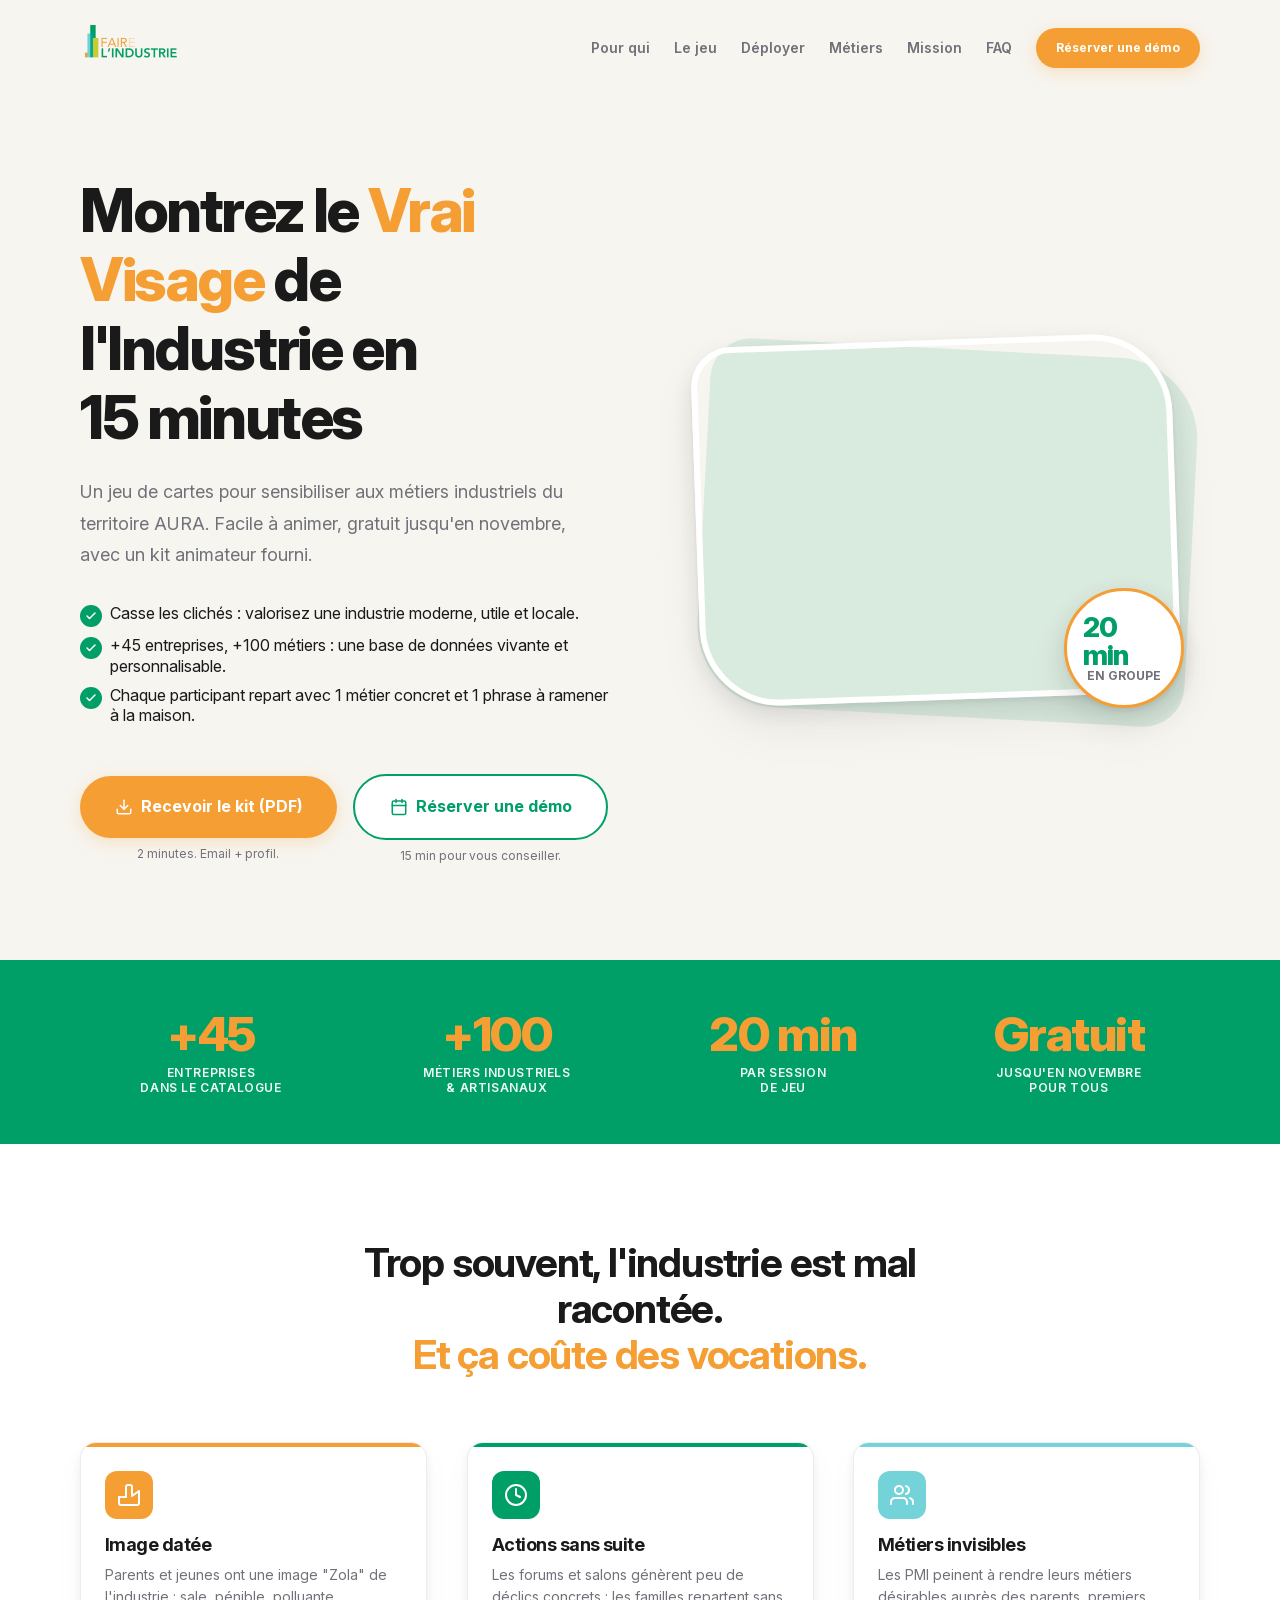
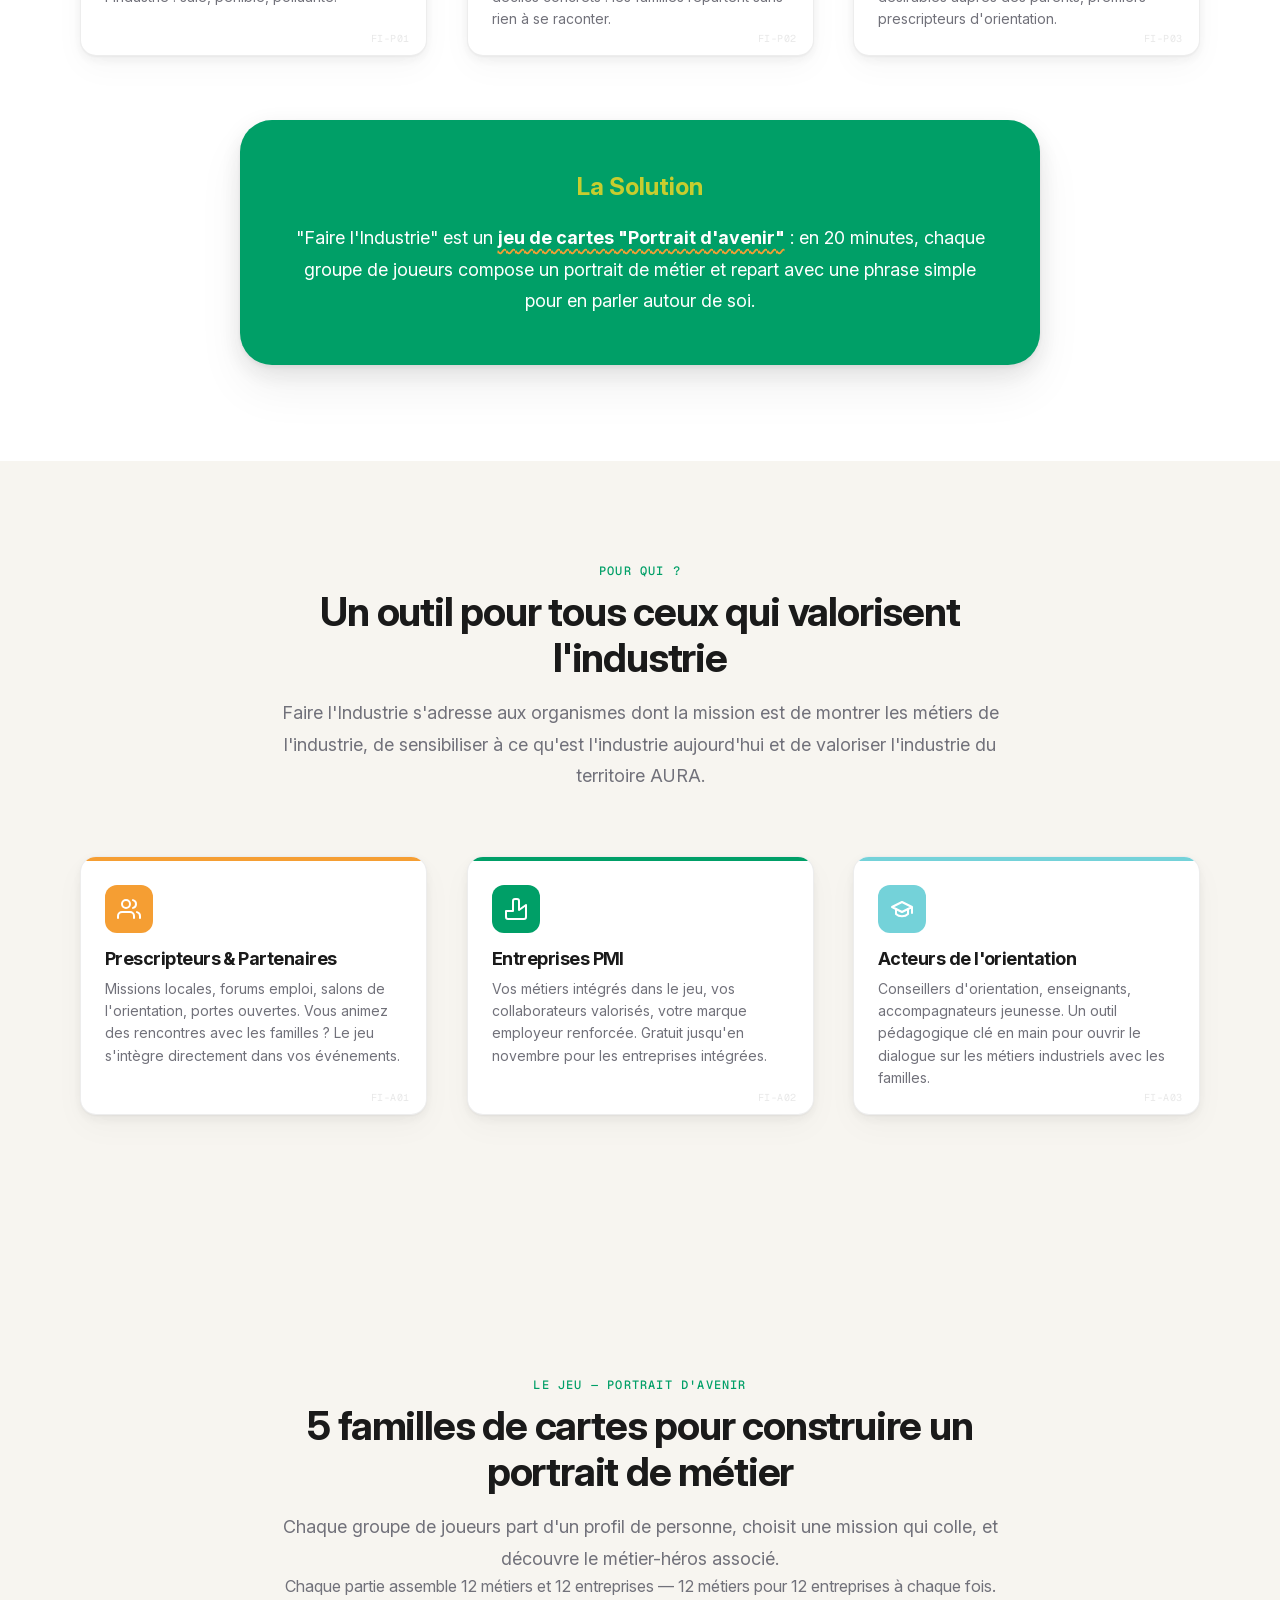
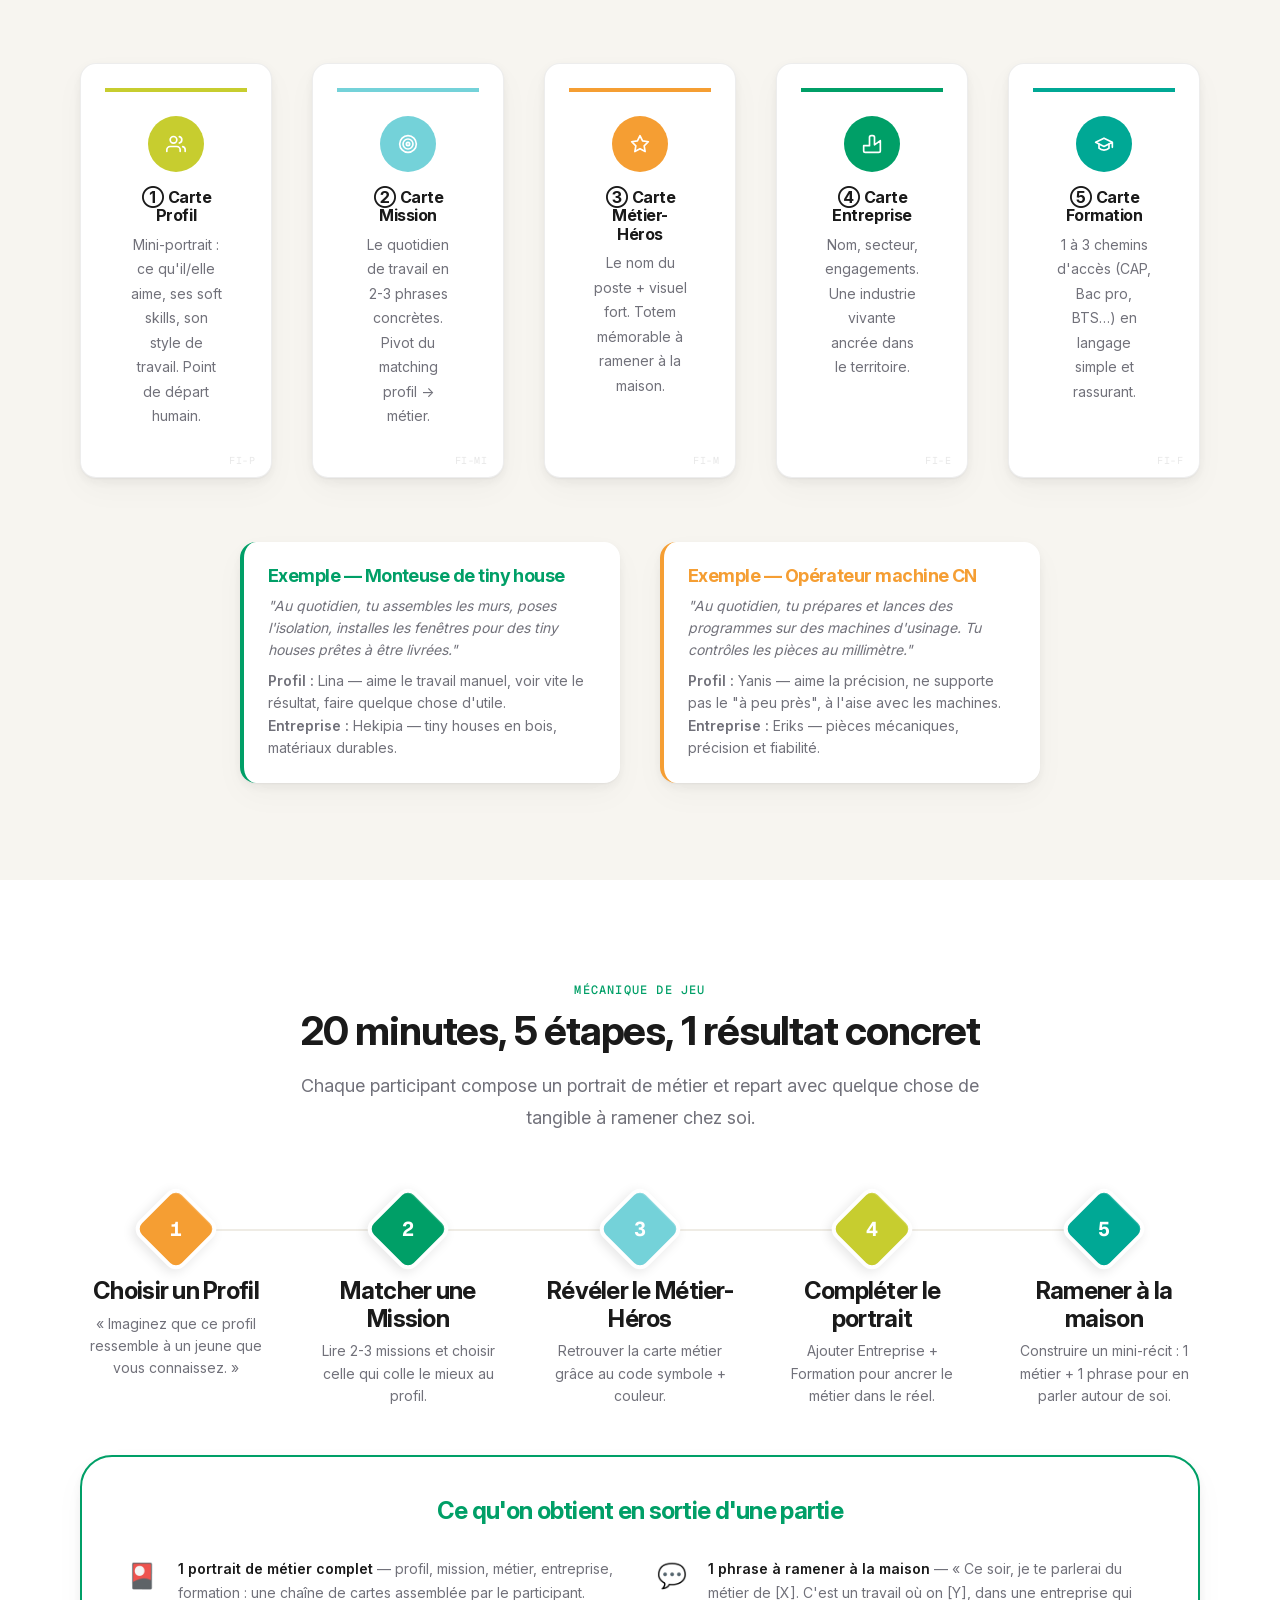
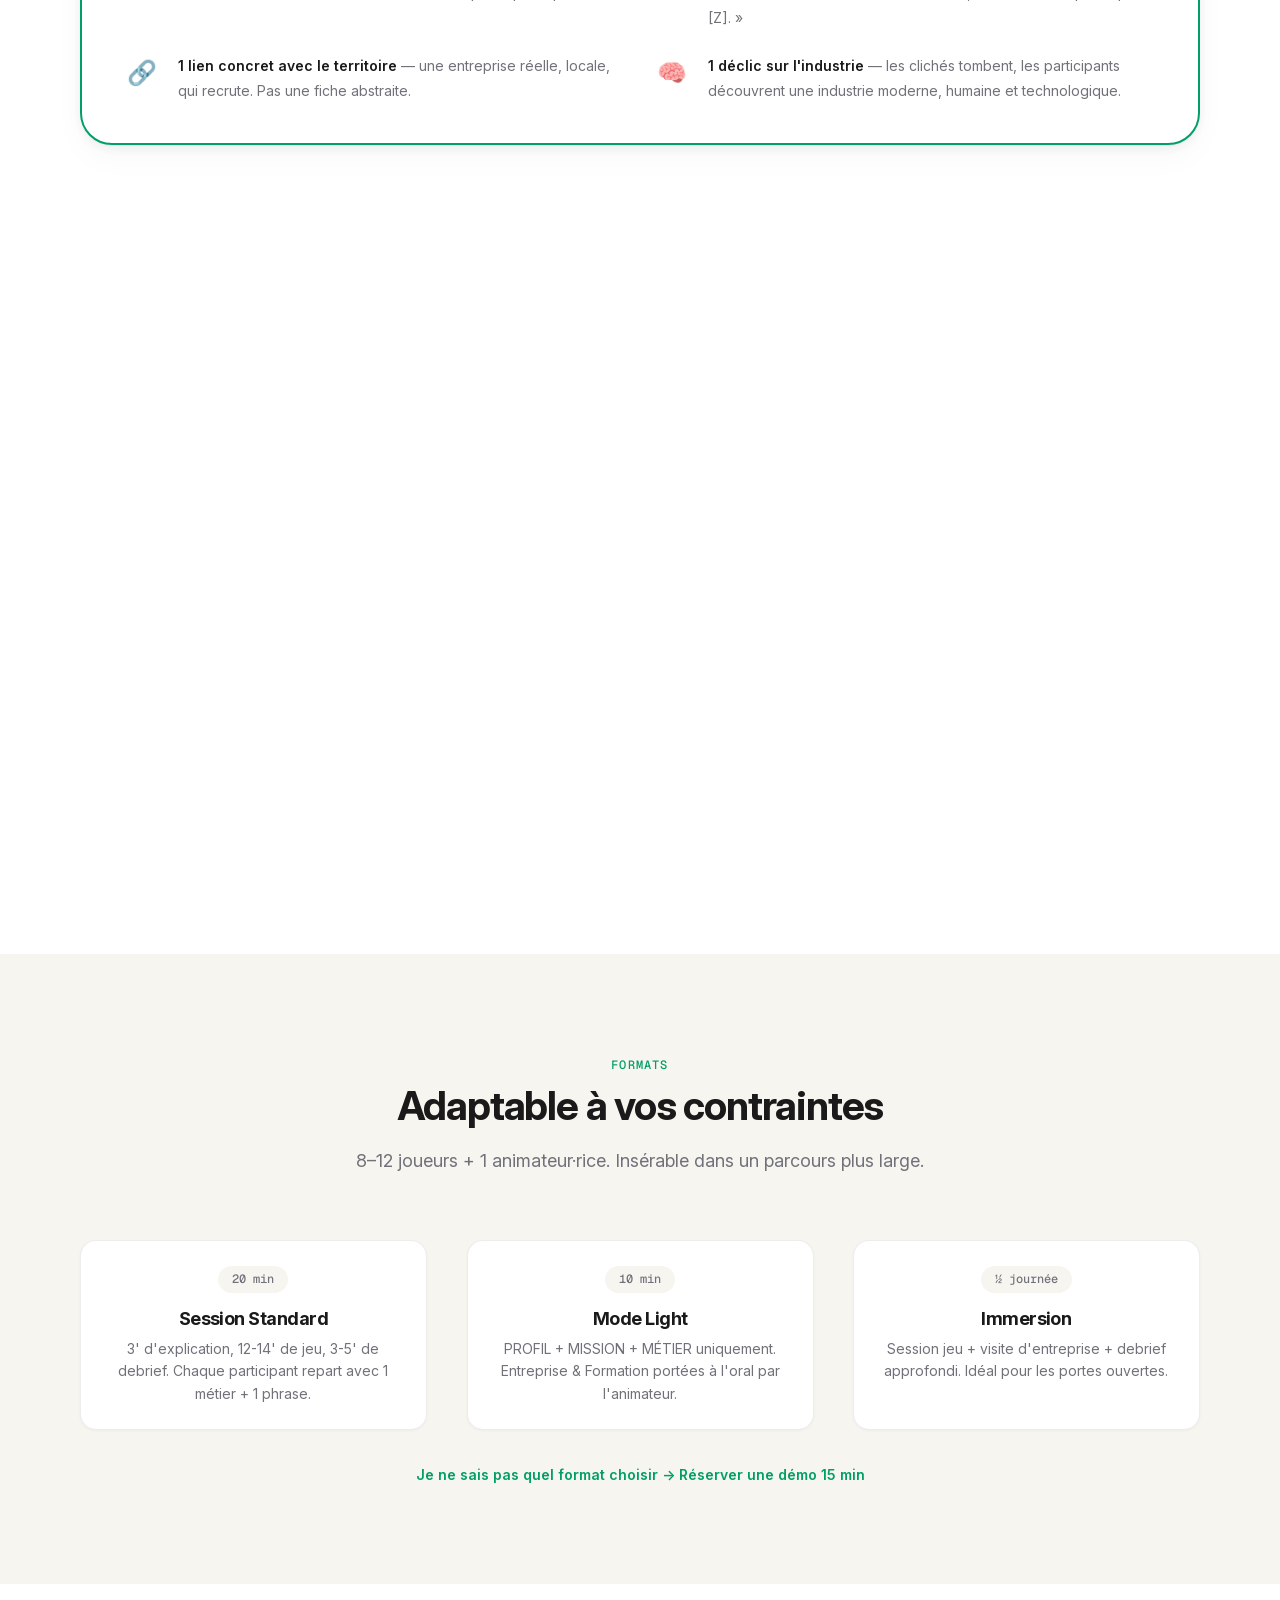
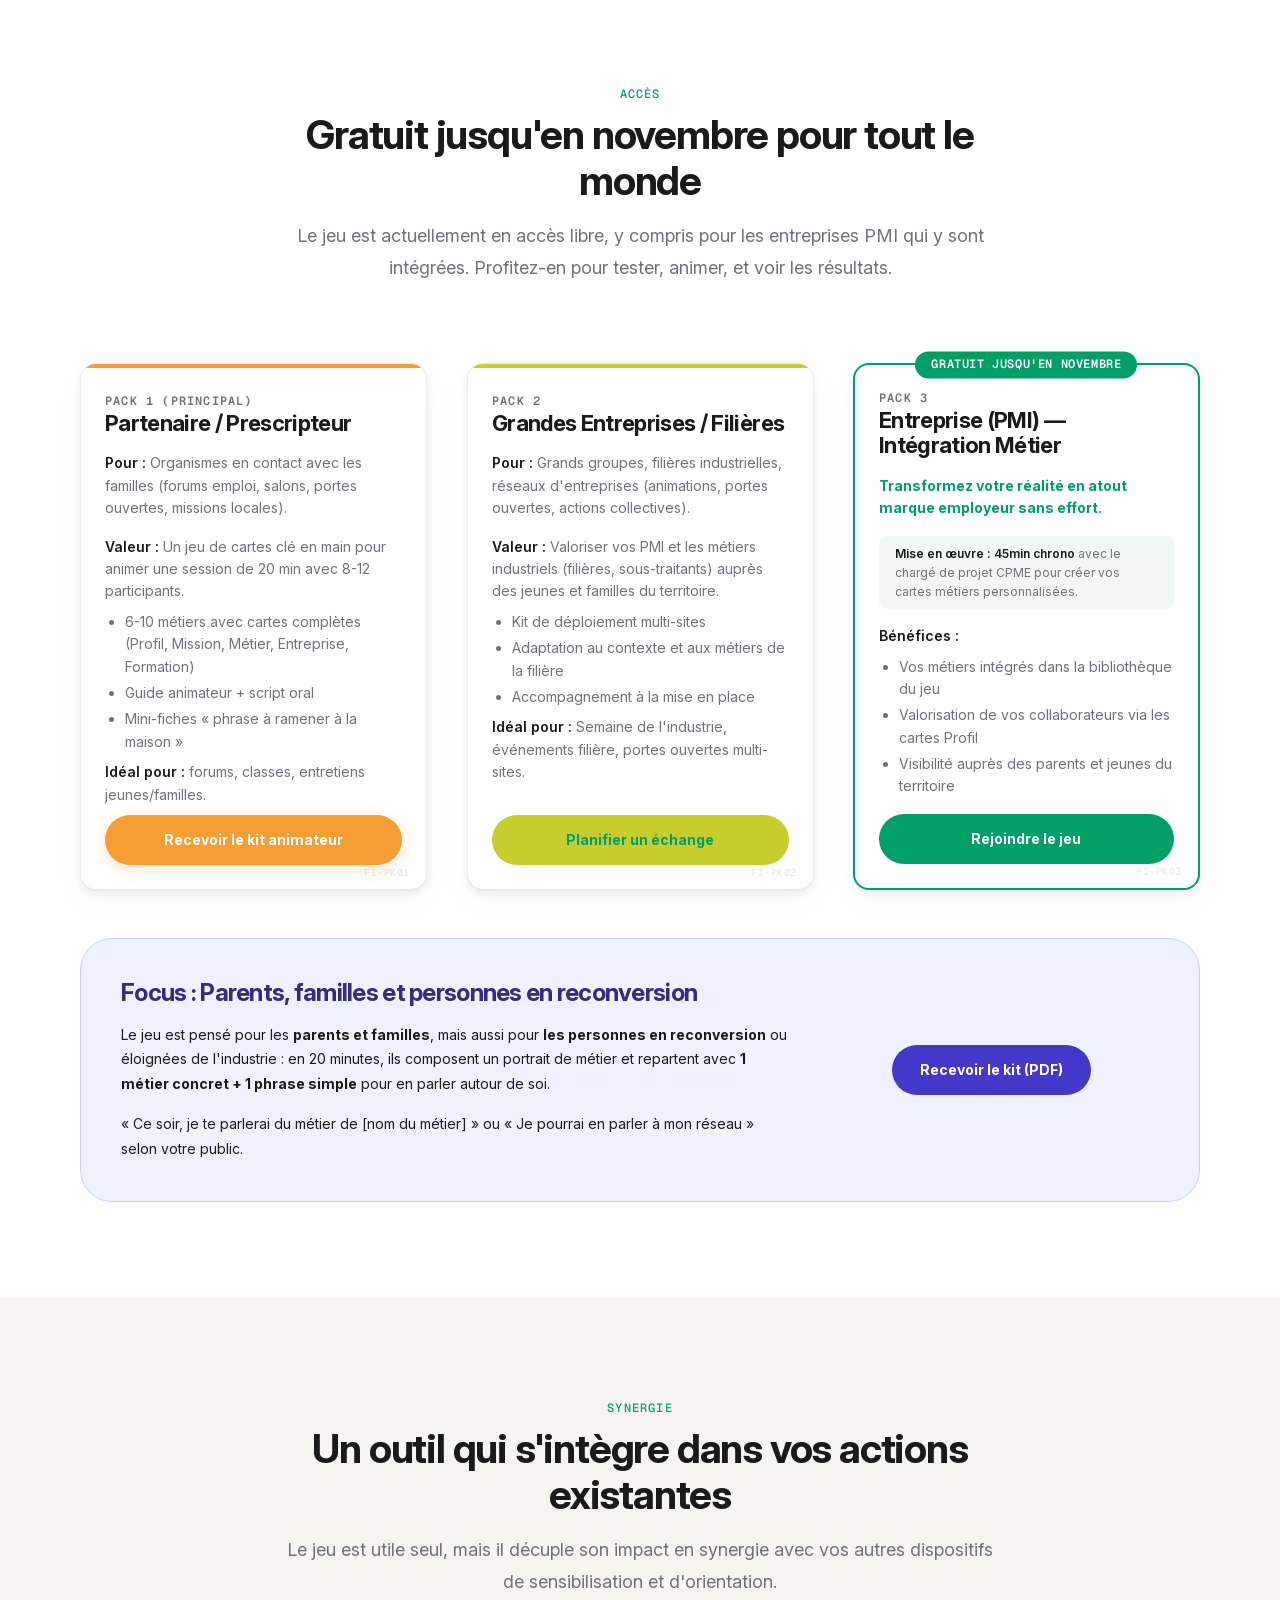
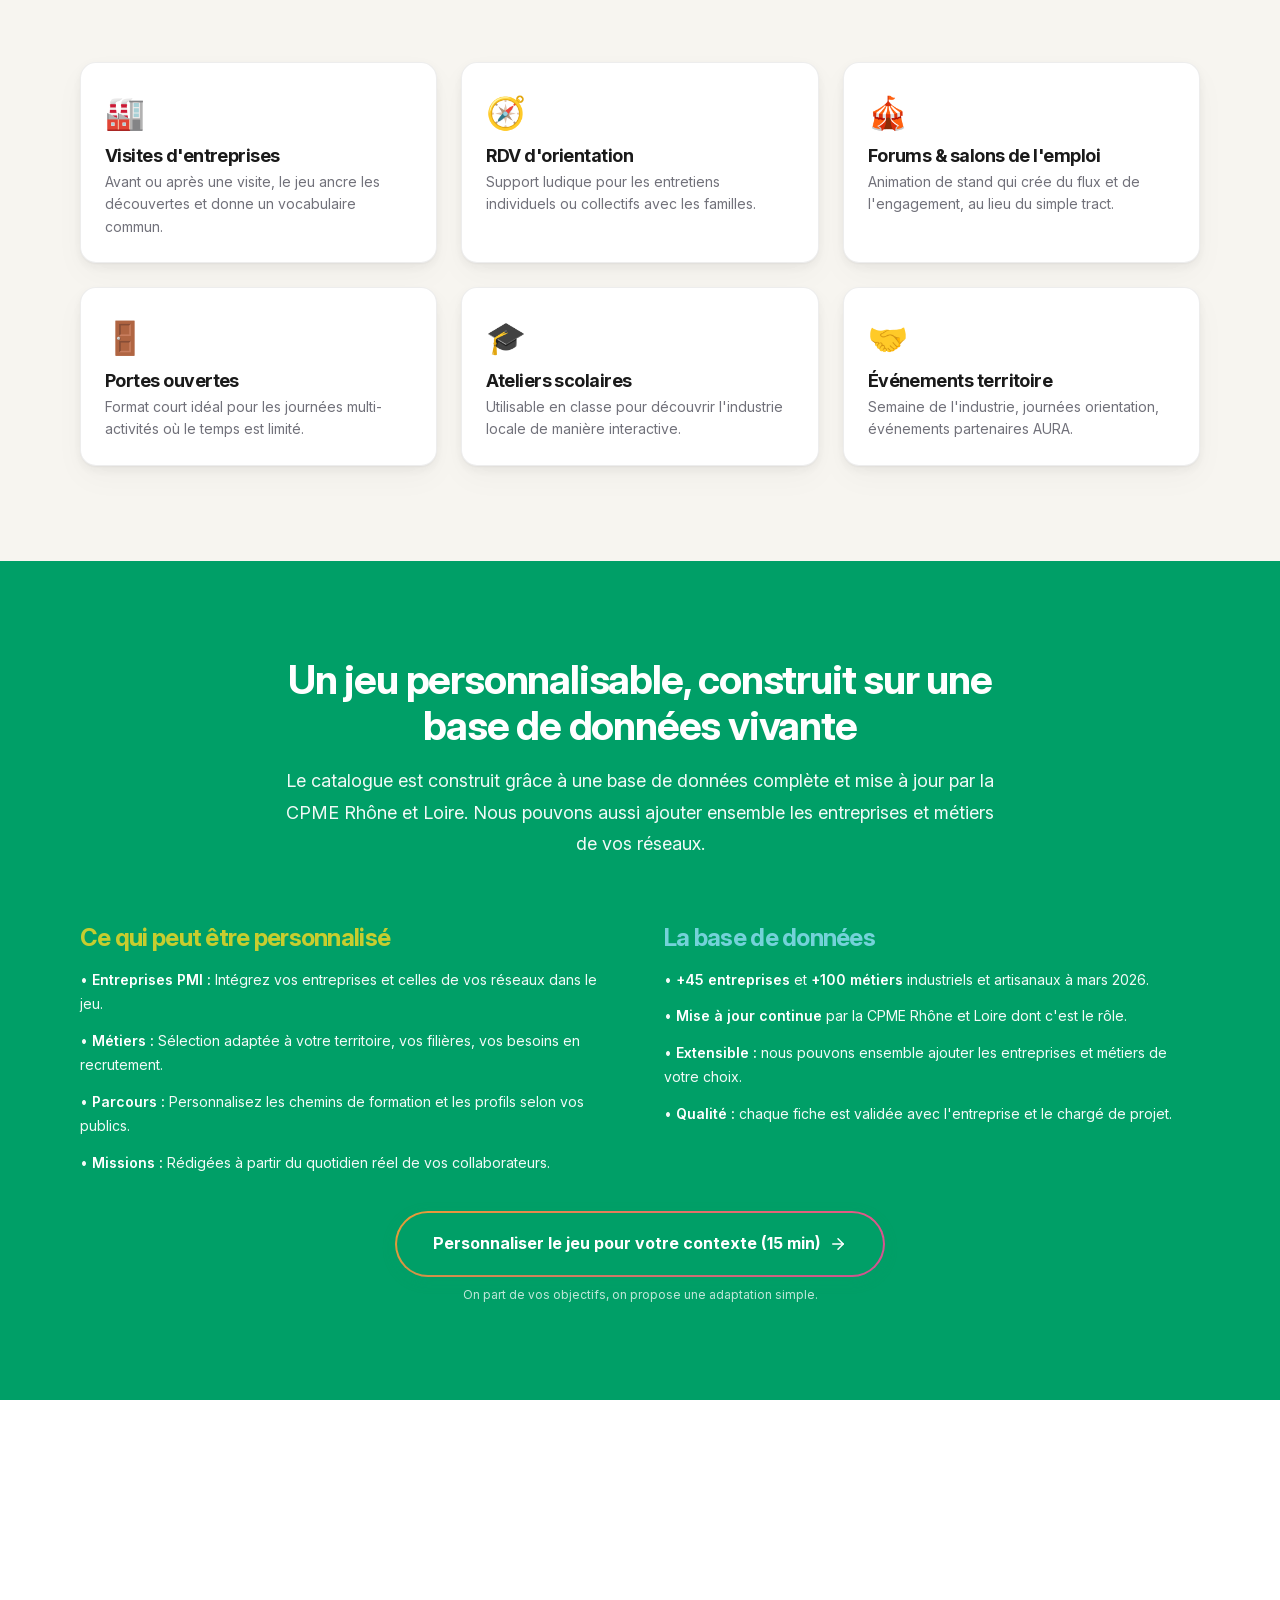
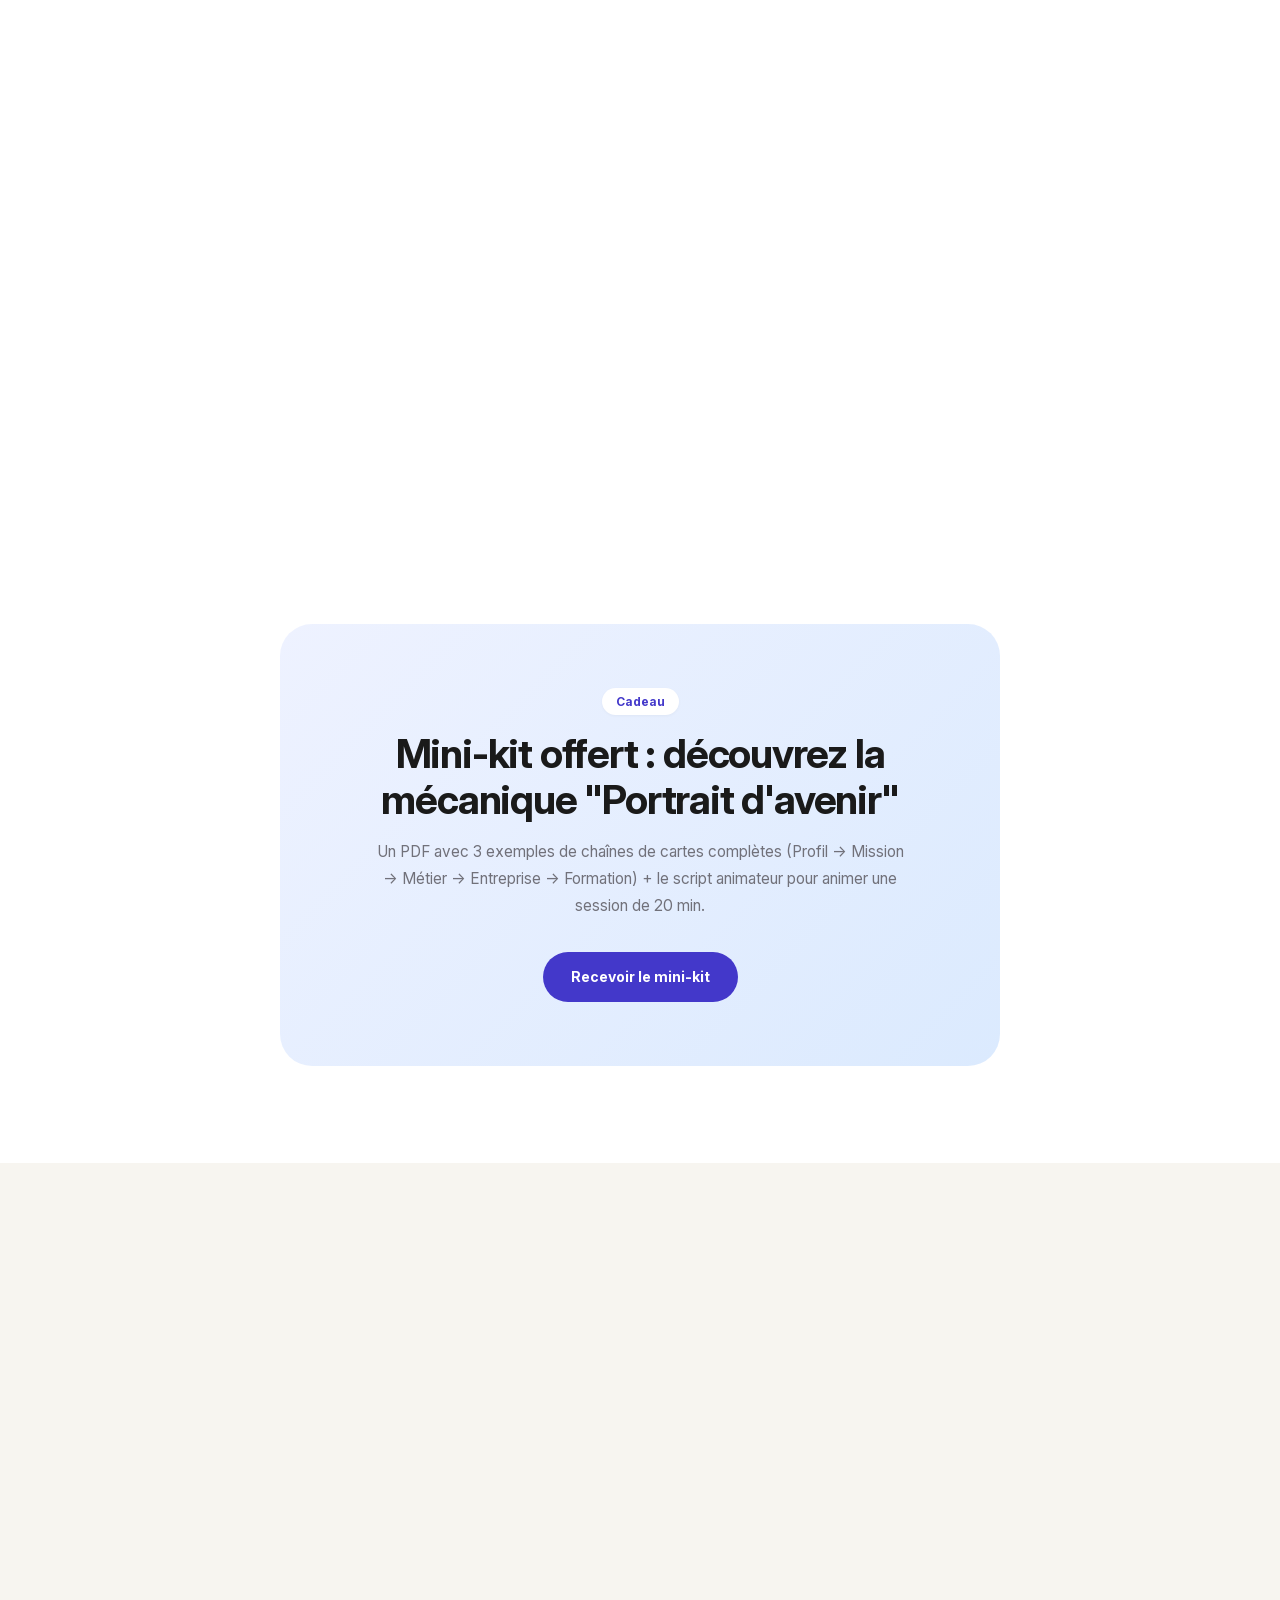
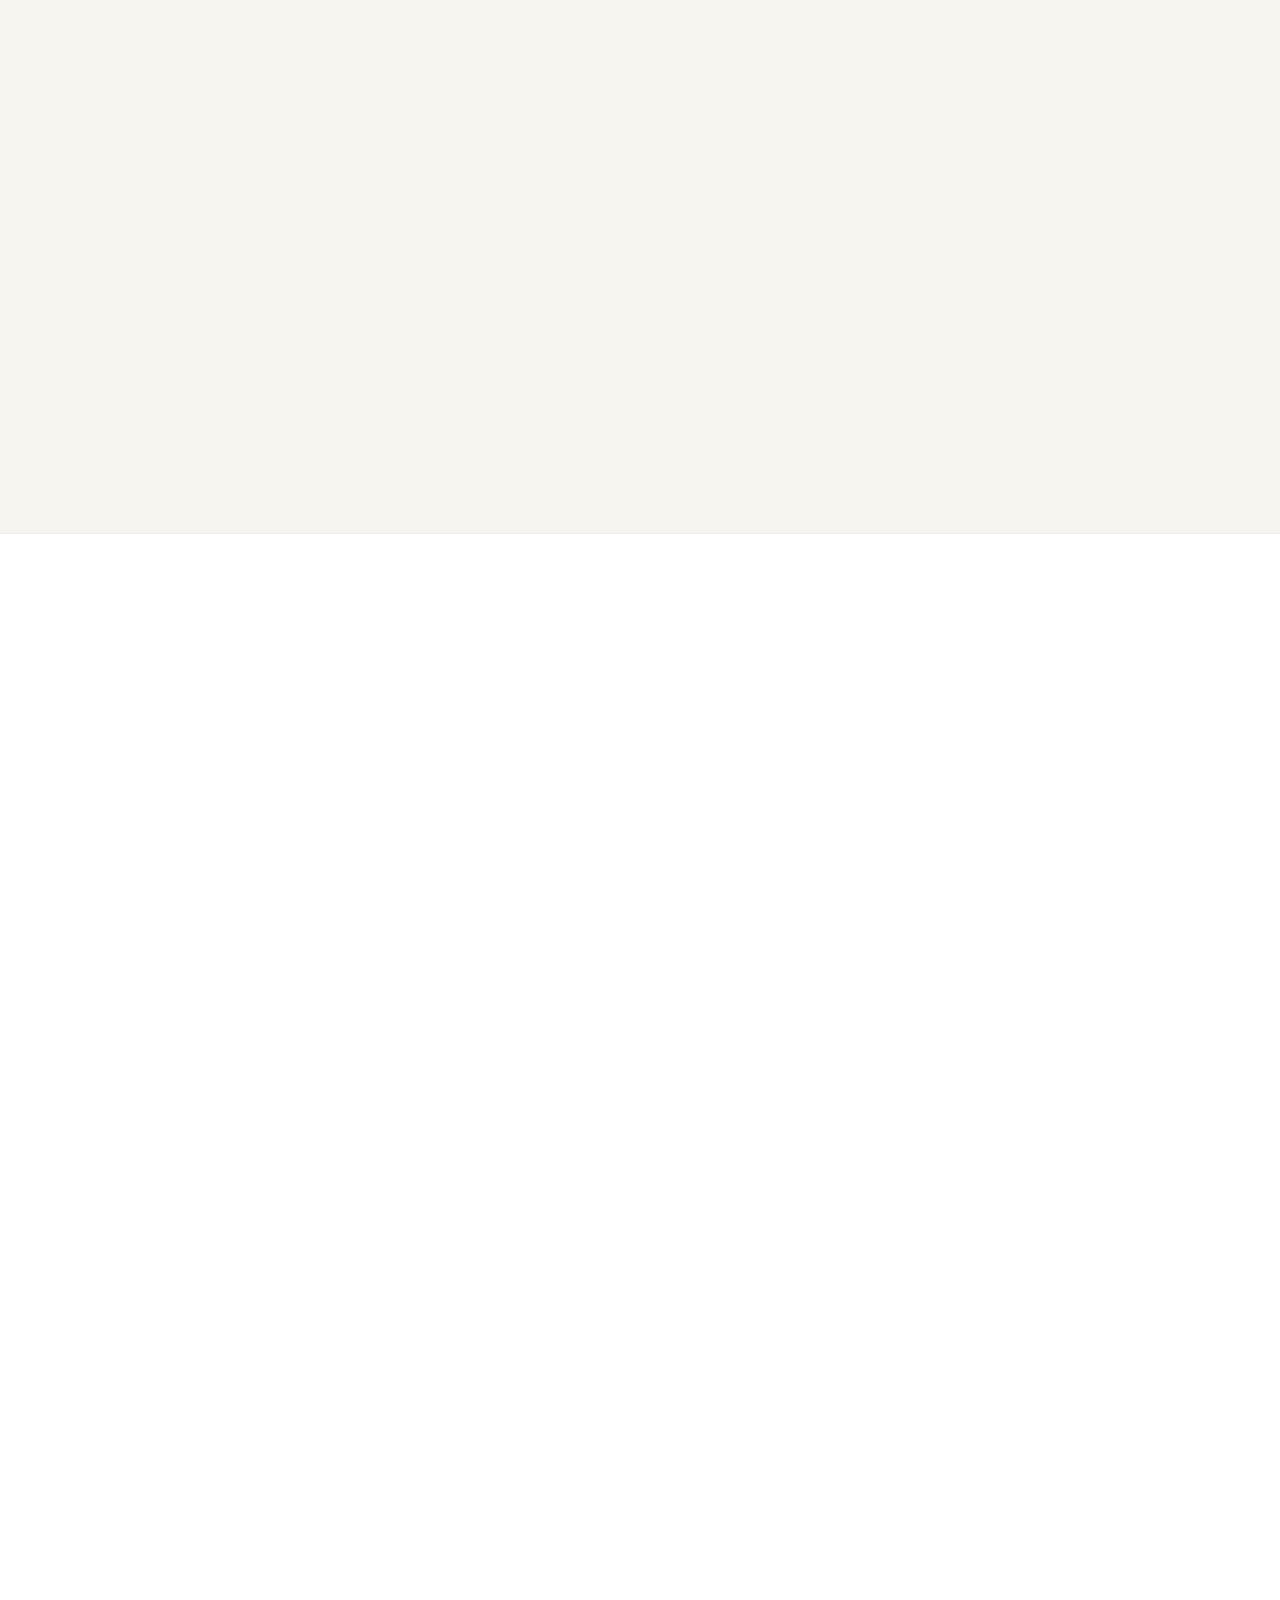
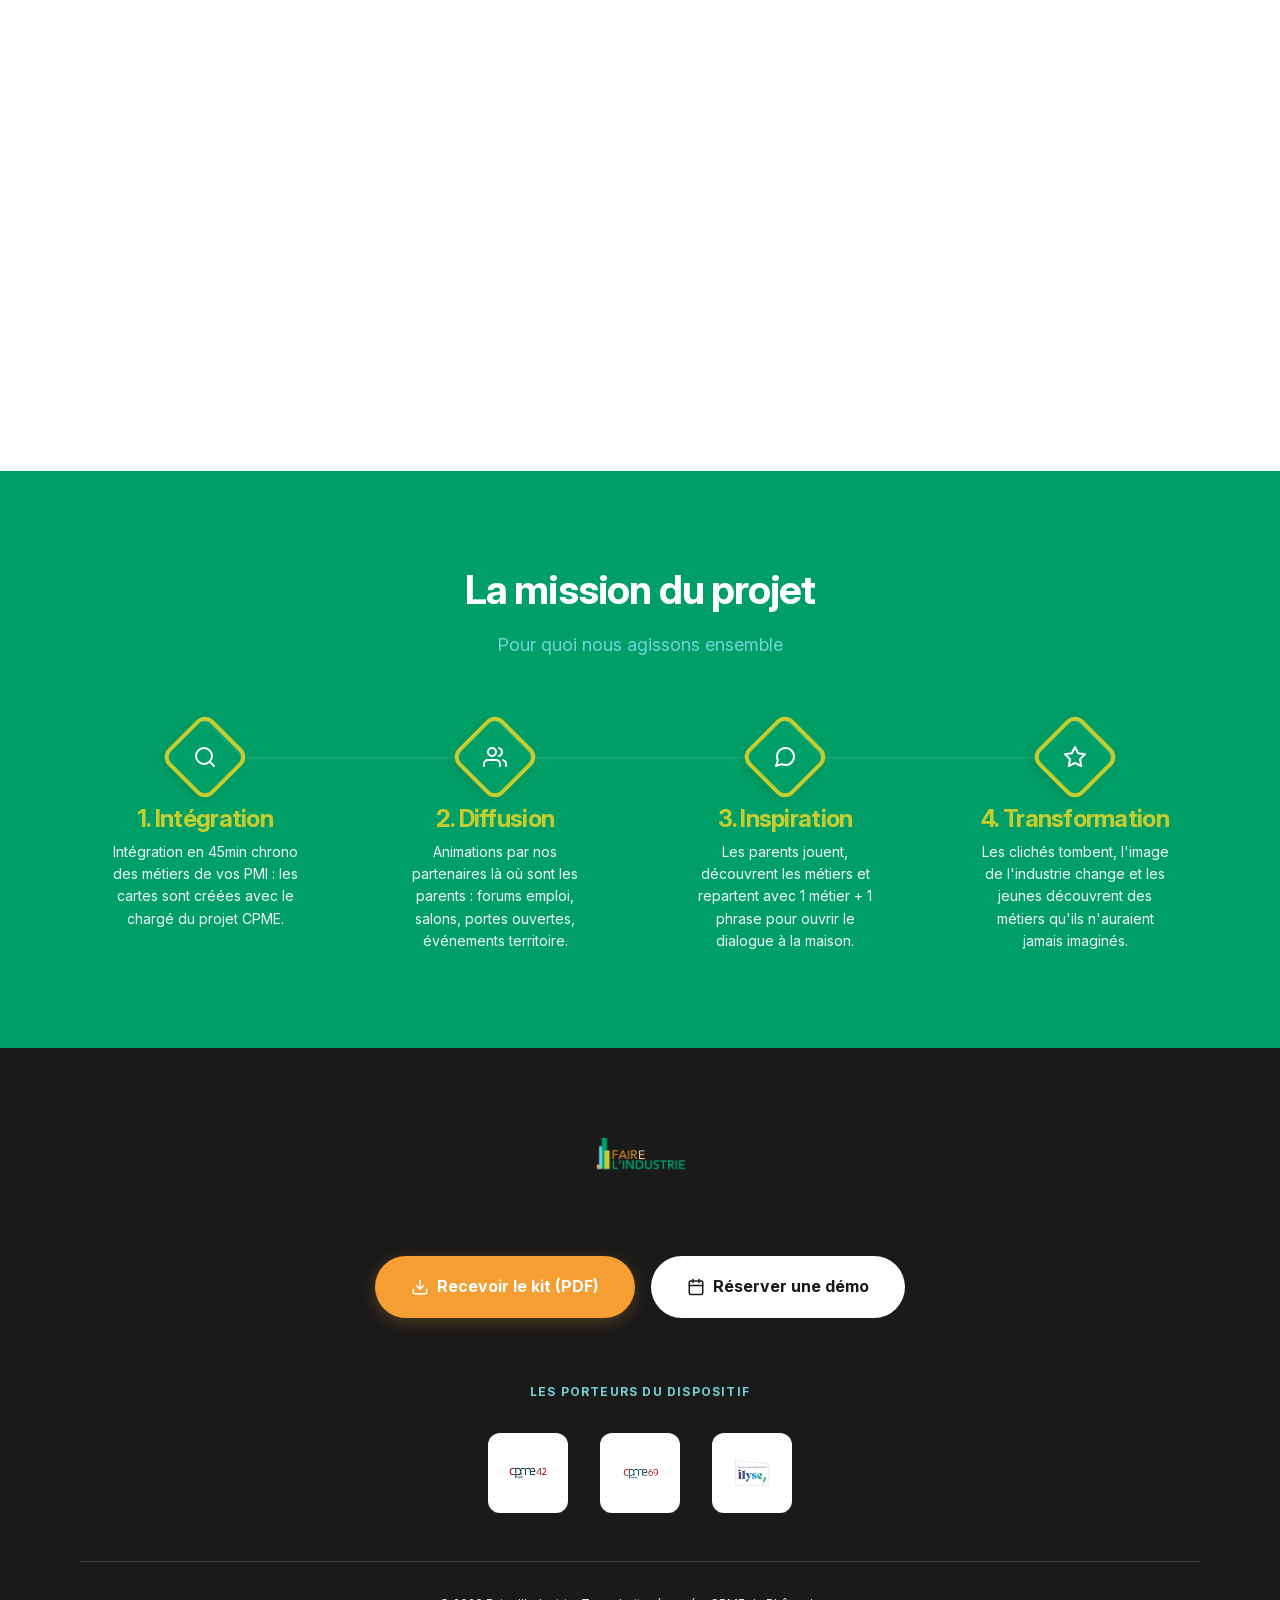
==== commit 9724f9c9: "Update session to 20min, broaden audience, change 'impact'→'engagements', adjust testimonials" ====
--- a/index.html
+++ b/index.html
@@ -5,14 +5,14 @@
   <meta name="viewport" content="width=device-width, initial-scale=1.0">
 
   <!-- SEO -->
-  <title>Faire l'Industrie — Sensibilisez aux métiers industriels en 15 minutes</title>
-  <meta name="description" content="Jeu de cartes Portrait d'avenir : sensibilisez aux métiers industriels du territoire AURA en 15 minutes. +45 entreprises, +100 métiers. Gratuit jusqu'en novembre. Kit animateur fourni.">
+  <title>Faire l'Industrie — Sensibilisez aux métiers industriels en 20 minutes</title>
+  <meta name="description" content="Jeu de cartes Portrait d'avenir : sensibilisez aux métiers industriels du territoire AURA en 20 minutes. +45 entreprises, +100 métiers. Gratuit jusqu'en novembre. Kit animateur fourni.">
   <meta name="robots" content="index, follow">
   <link rel="canonical" href="https://faire-industrie.cpmerhone.fr/">
 
   <!-- Open Graph -->
   <meta property="og:title" content="Faire l'Industrie — Le jeu pour briser les clichés">
-  <meta property="og:description" content="En 15 minutes, chaque parent compose un portrait de métier industriel et repart avec 1 métier concret + 1 phrase pour en parler à la maison.">
+  <meta property="og:description" content="En 20 minutes, chaque groupe de joueurs compose un portrait de métier et repart avec 1 métier concret + 1 phrase pour en parler autour de soi.">
   <meta property="og:type" content="website">
   <meta property="og:locale" content="fr_FR">
   <meta property="og:image" content="assets/fi-logo.webp">
@@ -176,7 +176,7 @@
               <img src="assets/image_de9aba.jpg" alt="Atelier jeu Faire l'Industrie — participants autour d'un deck de cartes" class="hero__image" width="1024" height="768" fetchpriority="high" decoding="async">
             </picture>
             <div class="hero__float-badge">
-              <span class="hero__float-badge-number">15 min</span>
+              <span class="hero__float-badge-number">20 min</span>
               <span class="hero__float-badge-label">En groupe</span>
             </div>
           </div>
@@ -197,7 +197,7 @@
             <span class="key-numbers__label">Métiers industriels<br>&amp; artisanaux</span>
           </div>
           <div class="key-numbers__item reveal reveal--delay-2">
-            <span class="key-numbers__value">15 min</span>
+            <span class="key-numbers__value">20 min</span>
             <span class="key-numbers__label">Par session<br>de jeu</span>
           </div>
           <div class="key-numbers__item reveal reveal--delay-3">
@@ -260,7 +260,7 @@
           <p class="problem__solution-label">La Solution</p>
           <p class="problem__solution-text">
             "Faire l'Industrie" est un <span class="problem__solution-highlight">jeu de cartes "Portrait d'avenir"</span> :
-            en 15 minutes, chaque parent compose un profil de métier industriel et repart avec une phrase simple pour en parler à la maison.
+            en 20 minutes, chaque groupe de joueurs compose un portrait de métier et repart avec une phrase simple pour en parler autour de soi.
           </p>
         </div>
       </div>
@@ -321,7 +321,8 @@
         <div class="section-header reveal">
           <span class="section-header__overline">Le jeu — Portrait d'avenir</span>
           <h2 id="game-title" class="section-header__title">5 familles de cartes pour construire un portrait de métier</h2>
-          <p class="section-header__subtitle">Chaque parent part d'un profil de personne, choisit une mission qui colle, et découvre le métier-héros associé.</p>
+          <p class="section-header__subtitle">Chaque groupe de joueurs part d'un profil de personne, choisit une mission qui colle, et découvre le métier-héros associé.</p>
+          <p class="section-header__note">Chaque partie assemble 12 métiers et 12 entreprises — 12 métiers pour 12 entreprises à chaque fois.</p>
         </div>
 
         <!-- 5 card types -->
@@ -365,7 +366,7 @@
                 <svg width="20" height="20" viewBox="0 0 24 24" fill="none" stroke="currentColor" stroke-width="2" stroke-linecap="round" stroke-linejoin="round"><path d="M2 20a2 2 0 0 0 2 2h16a2 2 0 0 0 2-2V8l-7 5V4a2 2 0 0 0-2-2h-2a2 2 0 0 0-2 2v10H2v6z"/></svg>
               </div>
               <h3 class="card__title">④ Carte Entreprise</h3>
-              <p class="card__text">Nom, secteur, impact. Une industrie vivante ancrée dans le territoire.</p>
+              <p class="card__text">Nom, secteur, engagements. Une industrie vivante ancrée dans le territoire.</p>
             </div>
             <span class="card__serial">FI-E</span>
           </div>
@@ -409,7 +410,7 @@
       <div class="container">
         <div class="section-header reveal">
           <span class="section-header__overline">Mécanique de jeu</span>
-          <h2 id="progression-title" class="section-header__title">15 minutes, 5 étapes, 1 résultat concret</h2>
+          <h2 id="progression-title" class="section-header__title">20 minutes, 5 étapes, 1 résultat concret</h2>
           <p class="section-header__subtitle">Chaque participant compose un portrait de métier et repart avec quelque chose de tangible à ramener chez soi.</p>
         </div>
 
@@ -435,10 +436,10 @@
             <h3 class="stepper__title">Compléter le portrait</h3>
             <p class="stepper__text">Ajouter Entreprise + Formation pour ancrer le métier dans le réel.</p>
           </div>
-          <div class="stepper__item reveal reveal--delay-4">
+            <div class="stepper__item reveal reveal--delay-4">
             <div class="stepper__number" style="background: var(--color-teal)"><span>5</span></div>
             <h3 class="stepper__title">Ramener à la maison</h3>
-            <p class="stepper__text">Construire un mini-récit : 1 métier + 1 phrase pour en parler à son enfant.</p>
+            <p class="stepper__text">Construire un mini-récit : 1 métier + 1 phrase pour en parler autour de soi.</p>
           </div>
         </div>
 
@@ -526,9 +527,9 @@
 
         <div class="grid grid--3">
           <div class="format-card reveal">
-            <span class="format-card__time">15 min</span>
+            <span class="format-card__time">20 min</span>
             <h3 class="format-card__title">Session Standard</h3>
-            <p class="format-card__desc">3' d'explication, 7-8' de jeu, 3-5' de debrief. Chaque participant repart avec 1 métier + 1 phrase.</p>
+            <p class="format-card__desc">3' d'explication, 12-14' de jeu, 3-5' de debrief. Chaque participant repart avec 1 métier + 1 phrase.</p>
           </div>
           <div class="format-card reveal reveal--delay-1">
             <span class="format-card__time">10 min</span>
@@ -567,7 +568,7 @@
               <h3 class="card__pack-title" style="font-size:1.375rem;font-weight:700;margin-bottom:var(--space-2)">Partenaire / Prescripteur</h3>
               <div class="card__pack-desc" style="font-size:var(--text-small);color:var(--color-muted);line-height:var(--leading-normal);flex:1">
                 <p style="margin-bottom:var(--space-2)"><strong style="color:var(--color-text)">Pour :</strong> Organismes en contact avec les familles (forums emploi, salons, portes ouvertes, missions locales).</p>
-                <p style="margin-bottom:var(--space-1)"><strong style="color:var(--color-text)">Valeur :</strong> Un jeu de cartes clé en main pour animer une session de 15 min avec 8-12 participants.</p>
+                <p style="margin-bottom:var(--space-1)"><strong style="color:var(--color-text)">Valeur :</strong> Un jeu de cartes clé en main pour animer une session de 20 min avec 8-12 participants.</p>
                 <ul class="card__pack-list">
                   <li>6-10 métiers avec cartes complètes (Profil, Mission, Métier, Entreprise, Formation)</li>
                   <li>Guide animateur + script oral</li>
@@ -633,11 +634,11 @@
         <!-- Focus parents -->
         <div class="packs__focus reveal">
           <div>
-            <h3 class="packs__focus-title">Focus Parents &amp; Familles</h3>
+            <h3 class="packs__focus-title">Focus : Parents, familles et personnes en reconversion</h3>
             <p class="packs__focus-text" style="margin-bottom:var(--space-2)">
-              Le jeu est d'abord pensé pour les <strong>parents et adultes prescripteurs</strong> : en 15 minutes, ils composent un portrait de métier industriel pour « leur » jeune et repartent avec <strong>1 métier concret + 1 phrase simple</strong> pour en parler à la maison.
+              Le jeu est pensé pour les <strong>parents et familles</strong>, mais aussi pour <strong>les personnes en reconversion</strong> ou éloignées de l'industrie : en 20 minutes, ils composent un portrait de métier et repartent avec <strong>1 métier concret + 1 phrase simple</strong> pour en parler autour de soi.
             </p>
-            <p class="packs__focus-text text-small">« Ce soir, je te parlerai du métier de [nom du métier]. C'est un travail où on [ce qu'on fait], dans une entreprise qui [sert à quoi]. »</p>
+            <p class="packs__focus-text text-small">« Ce soir, je te parlerai du métier de [nom du métier] » ou « Je pourrai en parler à mon réseau » selon votre public.</p>
           </div>
           <div class="packs__focus-cta">
             <a href="https://liutnotes.notion.site/7604c2d017634177879ed982bfdc693f" target="_blank" rel="noopener noreferrer" class="btn" style="background:#4338CA;color:white">Recevoir le kit (PDF)</a>
@@ -711,7 +712,7 @@
           <div class="reveal reveal--delay-1">
             <h3 class="customization__col-title" style="color: var(--color-sky)">La base de données</h3>
             <ul class="customization__list">
-              <li>• <strong>+30 entreprises</strong> et <strong>+50 métiers</strong> industriels et artisanaux à mars 2026.</li>
+              <li>• <strong>+45 entreprises</strong> et <strong>+100 métiers</strong> industriels et artisanaux à mars 2026.</li>
               <li>• <strong>Mise à jour continue</strong> par la CPME Rhône et Loire dont c'est le rôle.</li>
               <li>• <strong>Extensible :</strong> nous pouvons ensemble ajouter les entreprises et métiers de votre choix.</li>
               <li>• <strong>Qualité :</strong> chaque fiche est validée avec l'entreprise et le chargé de projet.</li>
@@ -739,10 +740,10 @@
         </div>
 
         <div class="grid grid--3">
-          <div class="card card--testimonial reveal" style="--card-color: var(--color-accent)">
+            <div class="card card--testimonial reveal" style="--card-color: var(--color-accent)">
             <div class="card__body">
               <div class="card__stars" aria-label="5 étoiles sur 5">★★★★★</div>
-              <p class="card__quote">"Avant, les parents pensaient que l'usine c'est Charlie Chaplin. Après 15 minutes avec les cartes, ils repartent avec un métier précis et une phrase pour en parler à leurs enfants."</p>
+              <p class="card__quote">"Avant, les parents pensaient que l'usine c'est Charlie Chaplin. Après 20 minutes avec les cartes, ils repartent avec un métier précis et une phrase pour en parler autour d'eux."</p>
               <p class="card__author">Animatrice Forum Emploi</p>
               <p class="card__role">Utilisatrice Pack Partenaire</p>
             </div>
@@ -752,7 +753,7 @@
           <div class="card card--testimonial reveal reveal--delay-1" style="--card-color: var(--color-primary)">
             <div class="card__body">
               <div class="card__stars" aria-label="5 étoiles sur 5">★★★★★</div>
-              <p class="card__quote">"Ce que j'ai préféré, c'est voir les parents découvrir que nos métiers sont hyper technologiques. En 15 minutes, ils avaient compris ce qu'on fait et pouvaient le raconter à leurs enfants."</p>
+              <p class="card__quote">"Ce que j'ai préféré, c'est voir des personnes en reconversion découvrir que nos métiers sont hyper technologiques. En 20 minutes, elles avaient compris ce qu'on fait et pouvaient envisager une voie professionnelle concrète."</p>
               <p class="card__author">DRH Industrie Mécanique</p>
               <p class="card__role">Utilisatrice Pack Entreprise</p>
             </div>
@@ -762,7 +763,7 @@
           <div class="card card--testimonial reveal reveal--delay-2" style="--card-color: var(--color-teal)">
             <div class="card__body">
               <div class="card__stars" aria-label="5 étoiles sur 5">★★★★★</div>
-              <p class="card__quote">"Le matching profil-mission fonctionne très bien. Les parents se prennent au jeu, ils cherchent la bonne carte métier avec les codes couleur. C'est simple et ça crée du lien."</p>
+              <p class="card__quote">"Le matching profil-mission fonctionne très bien. Les participants se prennent au jeu, ils cherchent la bonne carte métier avec les codes couleur. C'est simple et ça crée du lien."</p>
               <p class="card__author">Chargée de mission Emploi</p>
               <p class="card__role">Partenaire Territoire</p>
             </div>
@@ -778,7 +779,7 @@
         <div class="cta-band reveal">
           <span class="cta-band__badge">Cadeau</span>
           <h2 id="minikit-title" class="cta-band__title">Mini-kit offert : découvrez la mécanique "Portrait d'avenir"</h2>
-          <p class="cta-band__text">Un PDF avec 3 exemples de chaînes de cartes complètes (Profil → Mission → Métier → Entreprise → Formation) + le script animateur pour animer une session de 15 min.</p>
+          <p class="cta-band__text">Un PDF avec 3 exemples de chaînes de cartes complètes (Profil → Mission → Métier → Entreprise → Formation) + le script animateur pour animer une session de 20 min.</p>
           <div class="cta-band__form" style="justify-content:center">
             <a href="https://liutnotes.notion.site/7604c2d017634177879ed982bfdc693f" target="_blank" rel="noopener noreferrer" class="btn" style="background:#4338CA;color:white">
               Recevoir le mini-kit
@@ -815,7 +816,7 @@
             </button>
             <div class="accordion__panel" aria-hidden="true">
               <div class="accordion__content">
-                Une session standard dure 15 minutes : 3 min d'explication des règles, 7-8 min de jeu, 3-5 min de debrief. Le Mode Light est encore plus court (10 min). Possible en 1/2 journée avec visite d'entreprise.
+                Une session standard dure 20 minutes : 3 min d'explication des règles, 12-14 min de jeu, 3-5 min de debrief. Le Mode Light est encore plus court (10 min). Possible en 1/2 journée avec visite d'entreprise.
               </div>
             </div>
           </div>
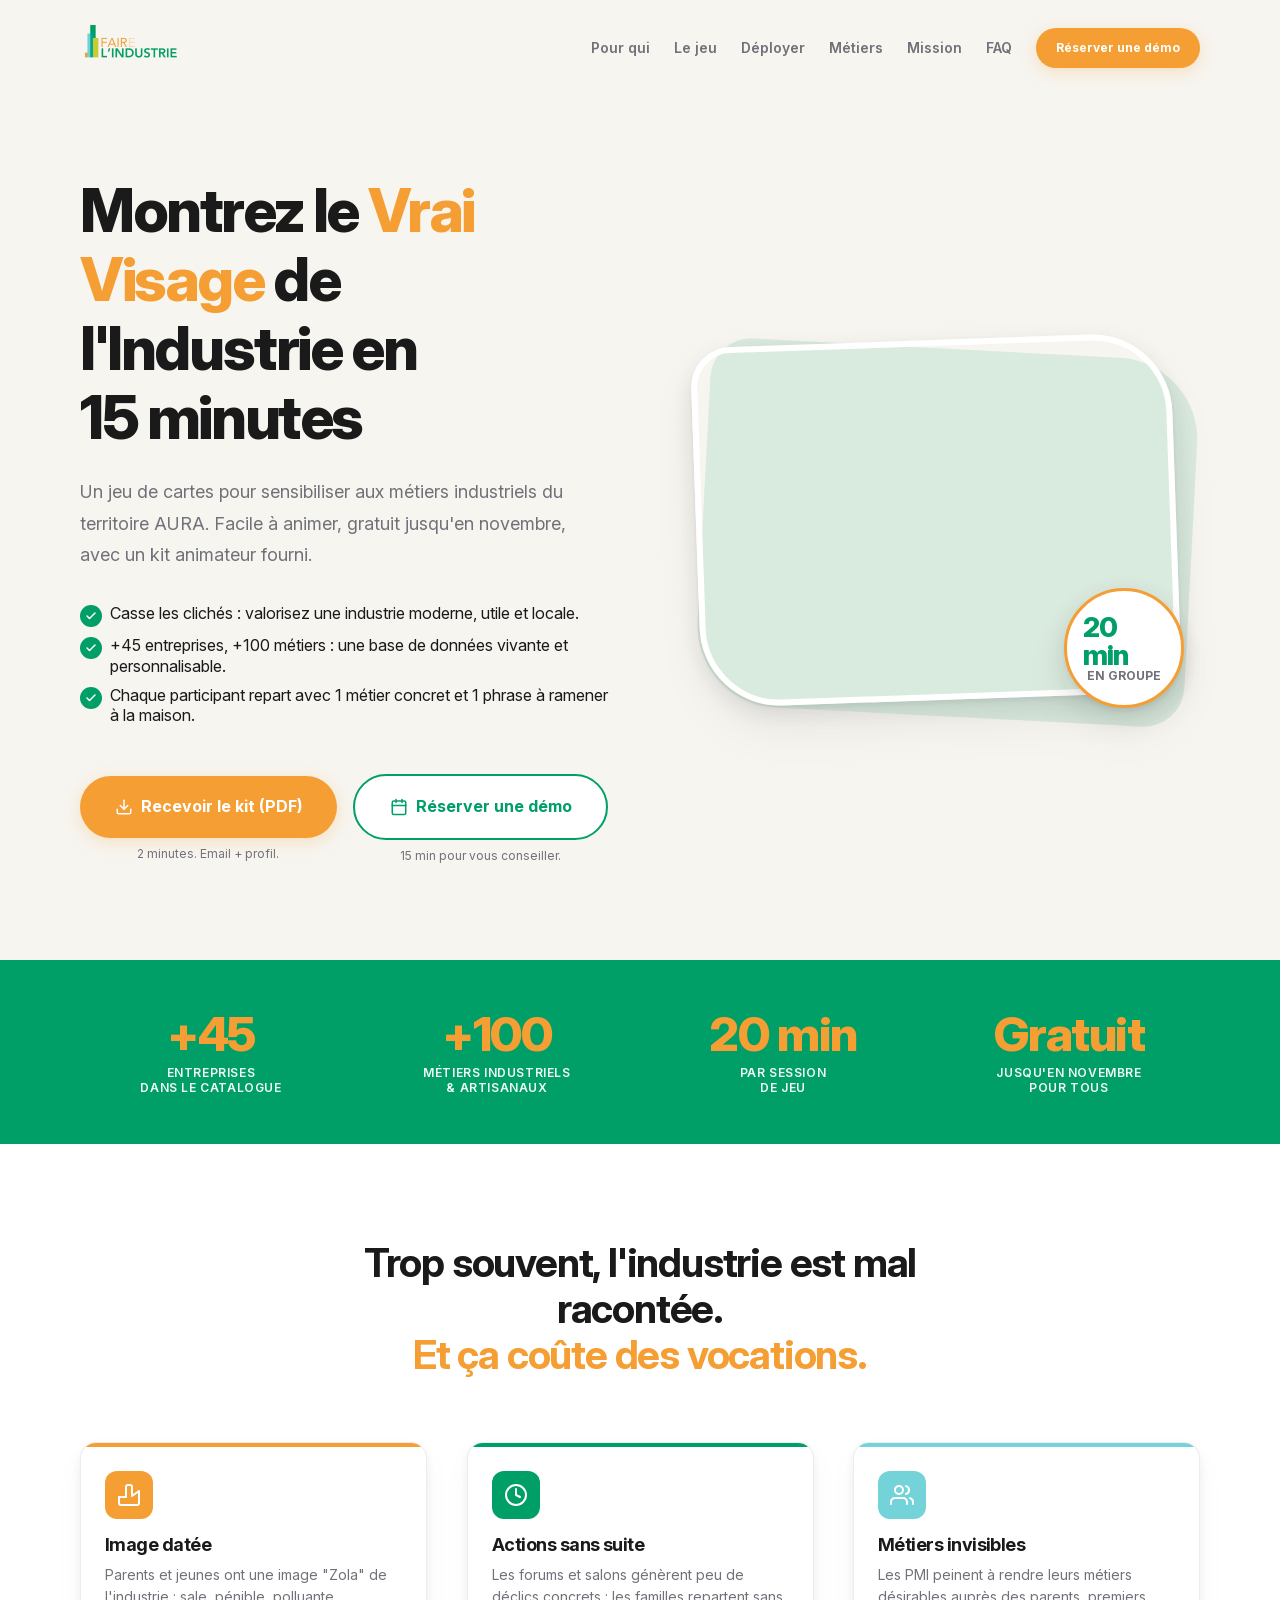
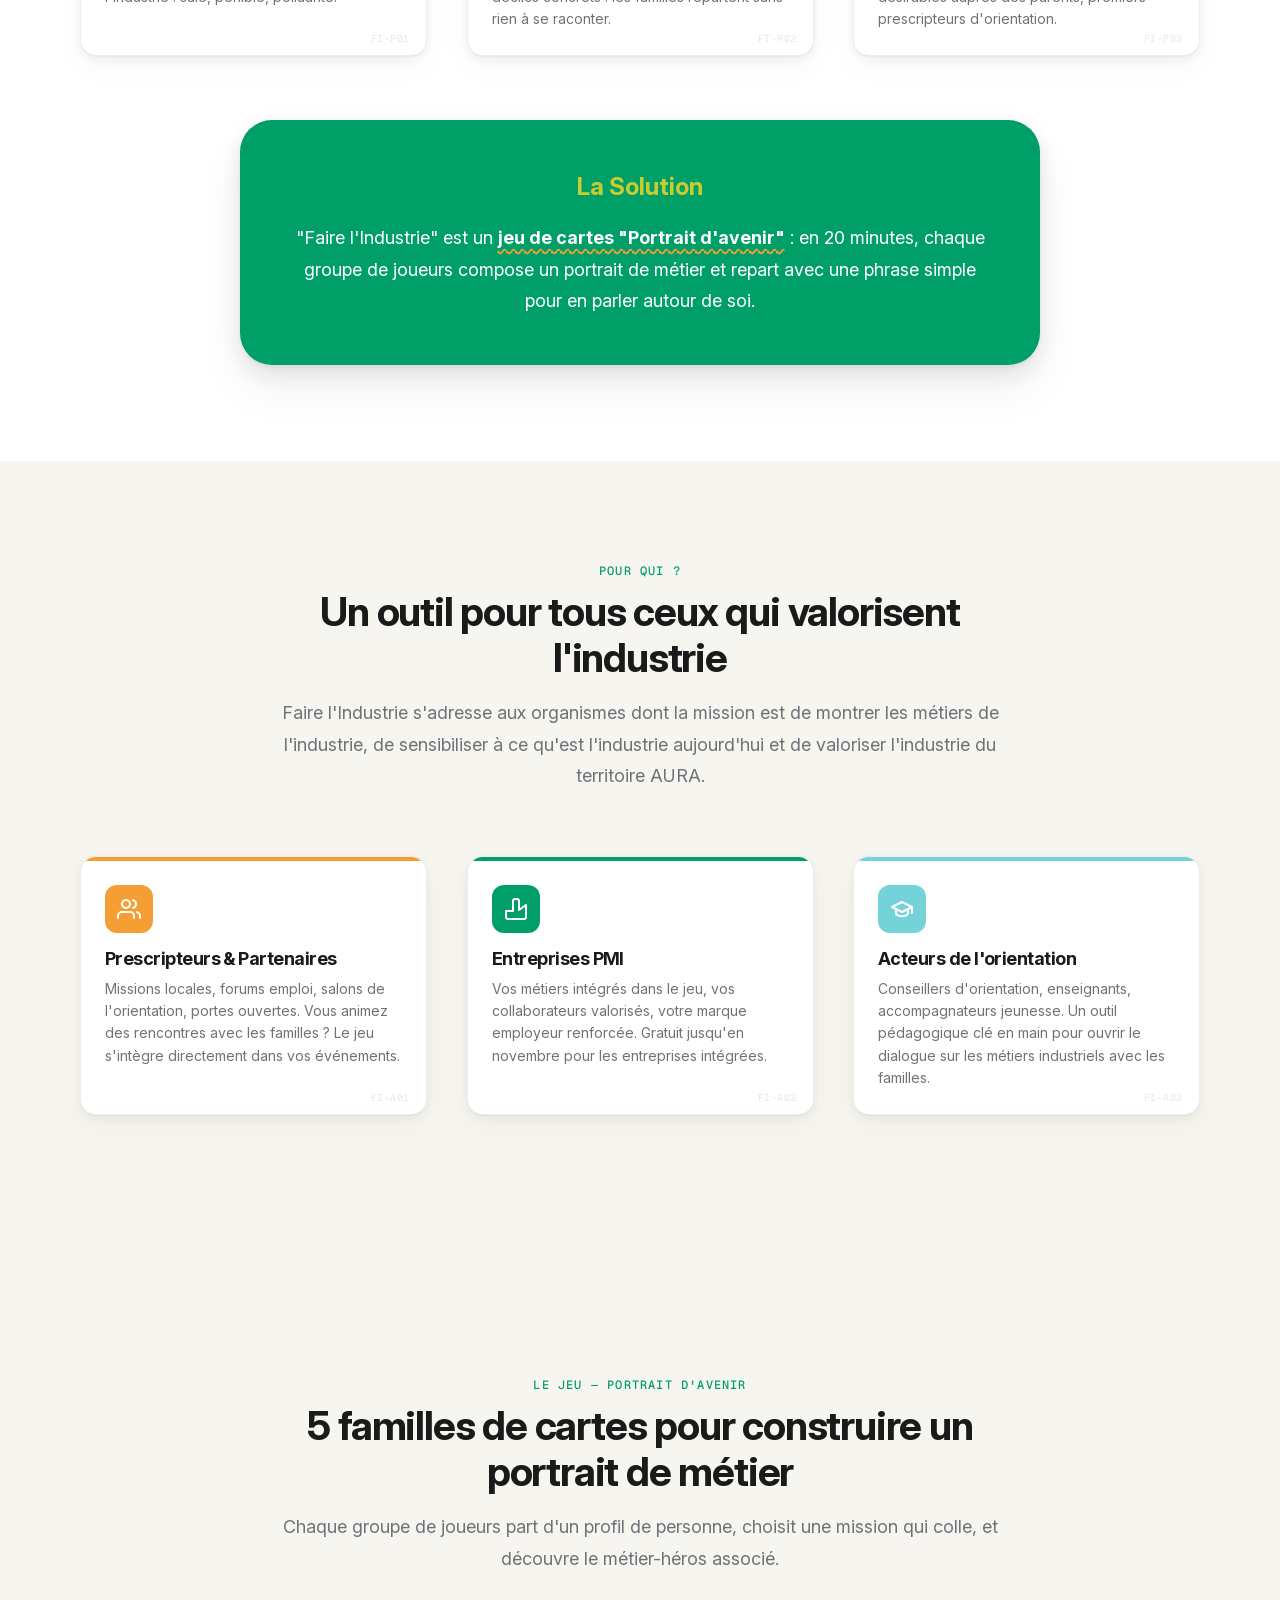
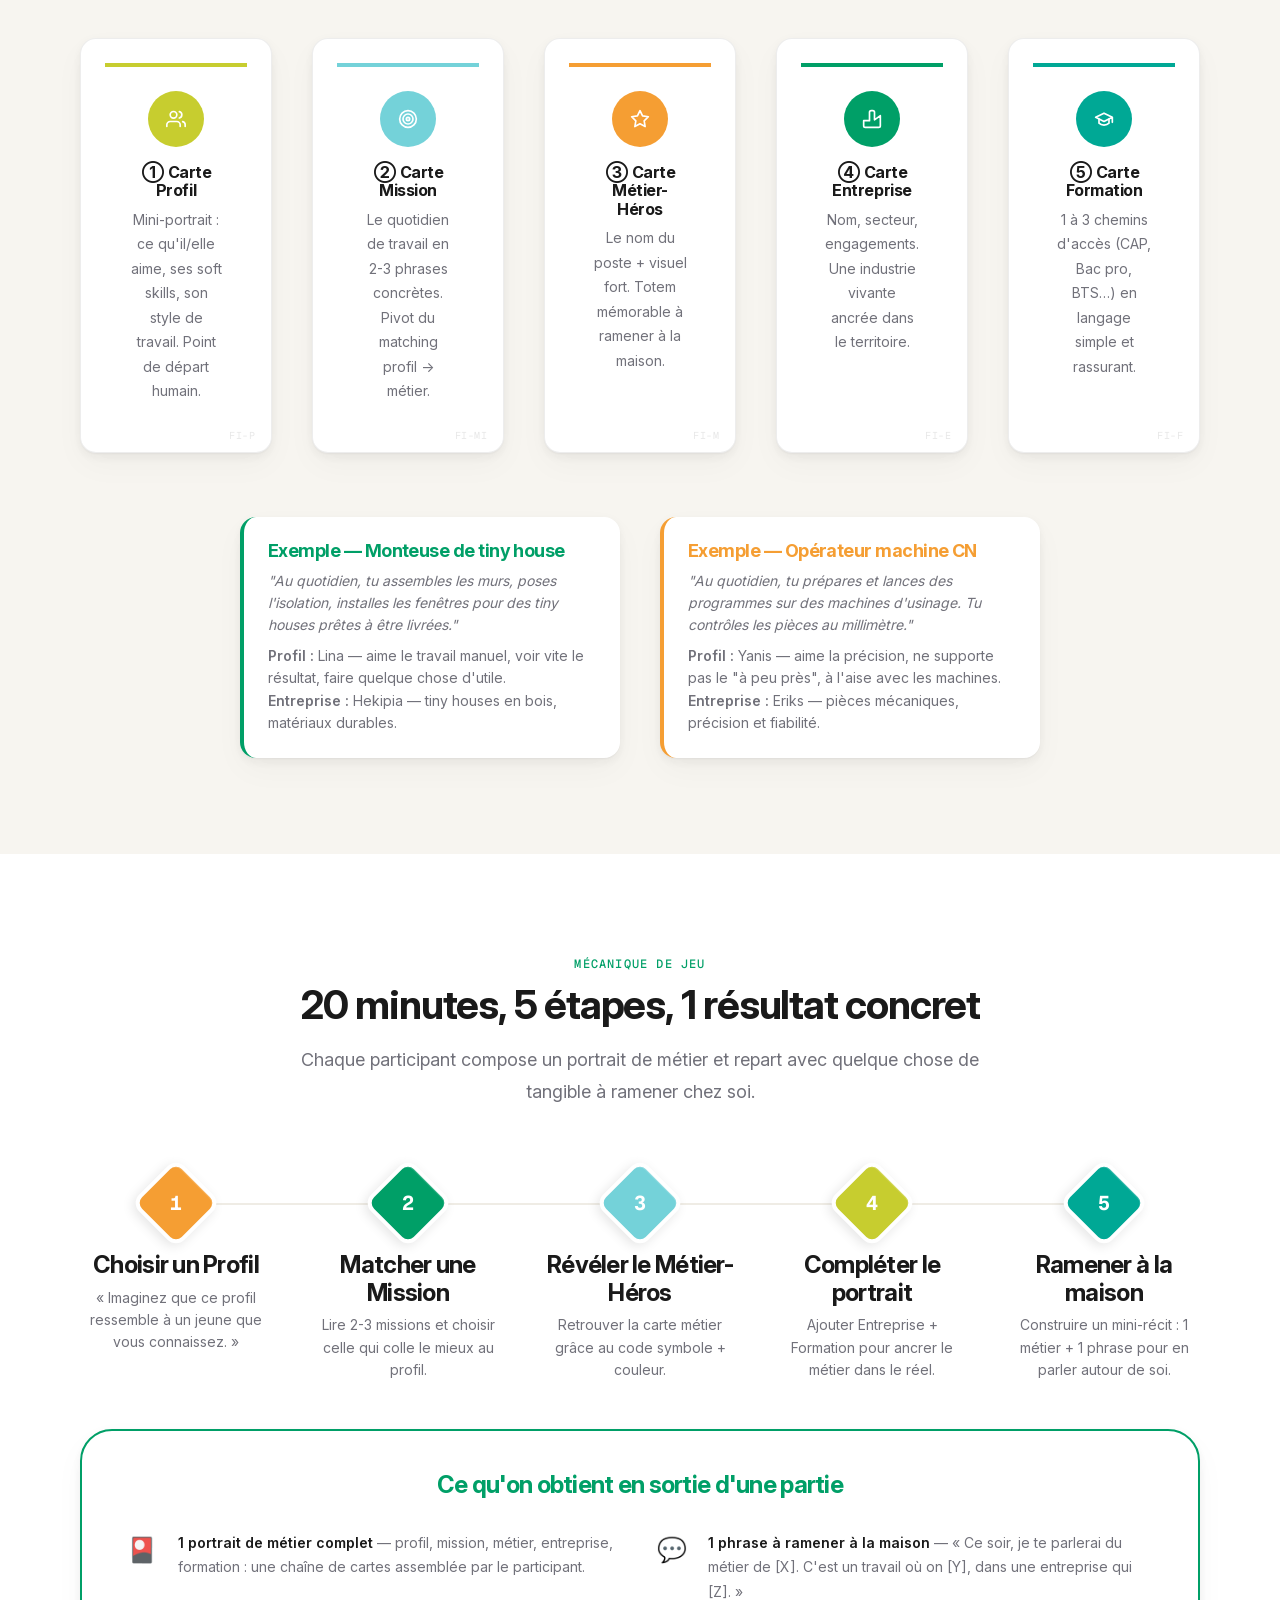
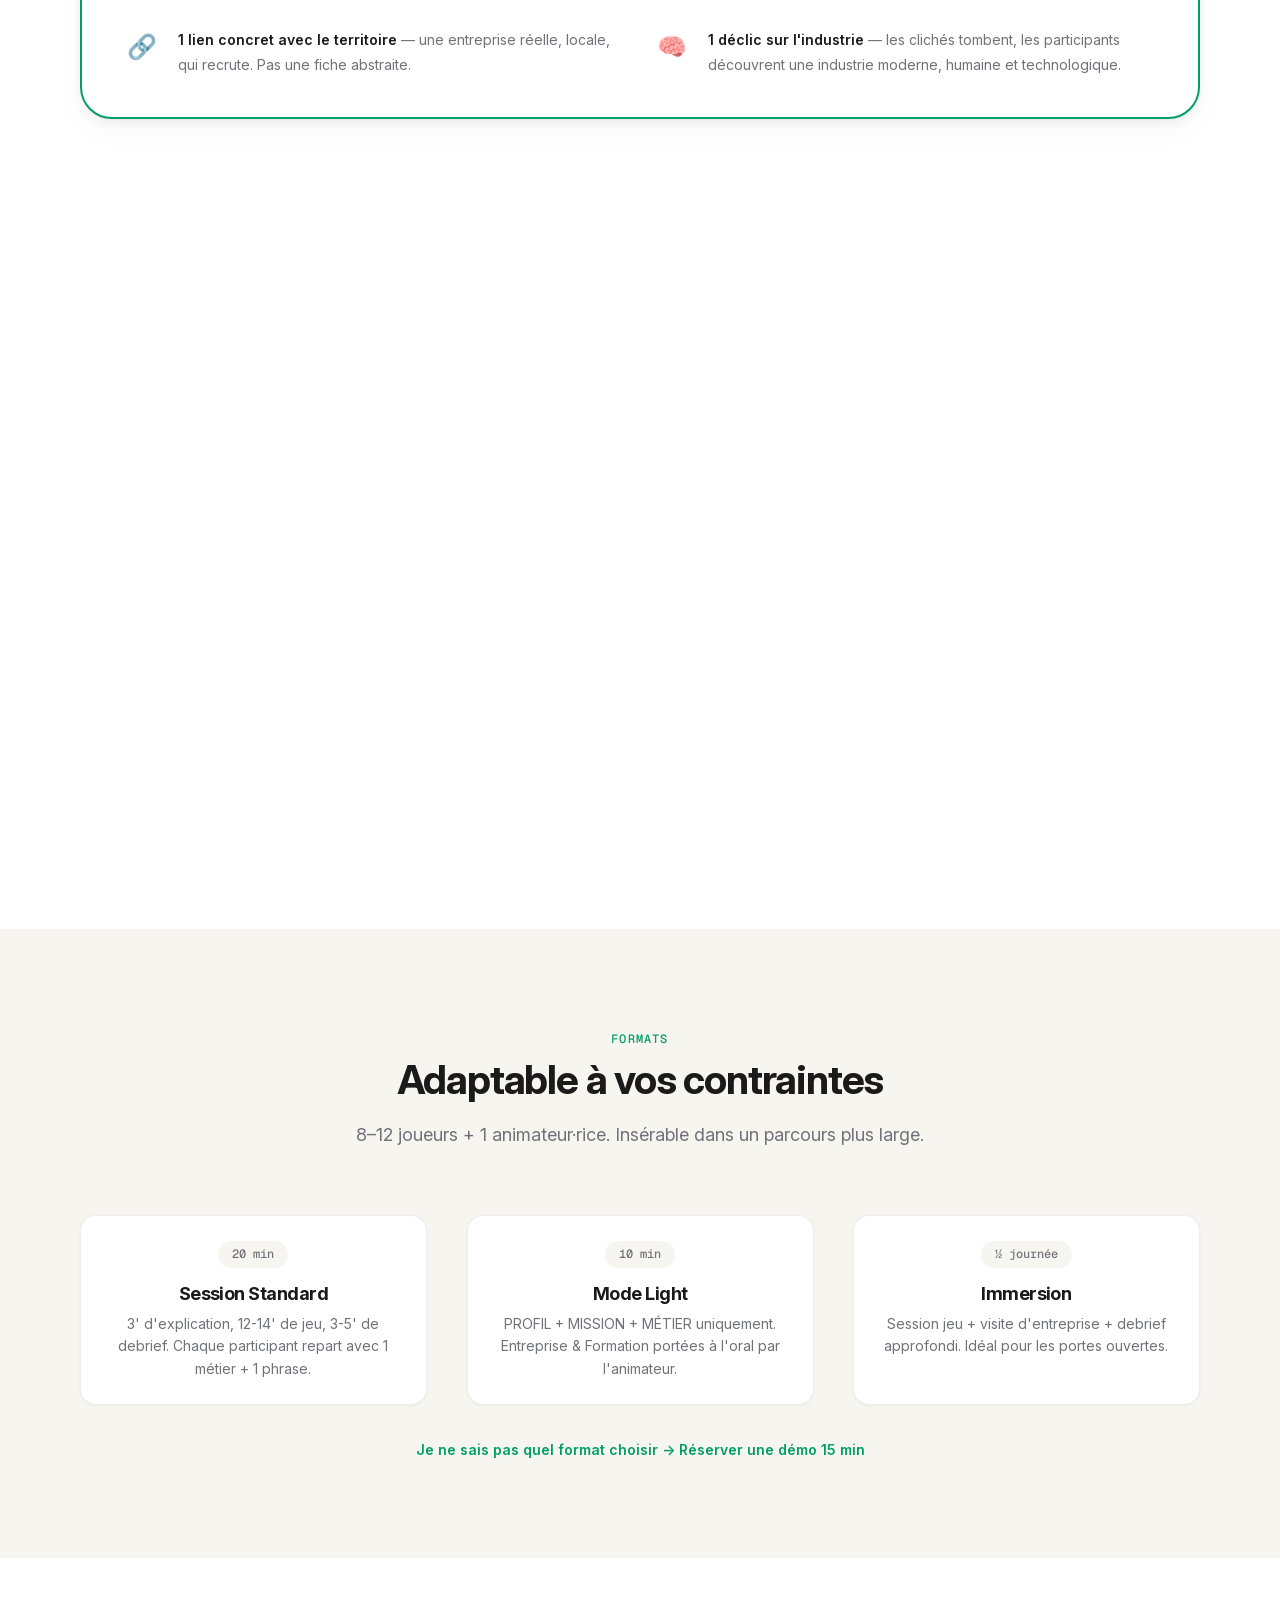
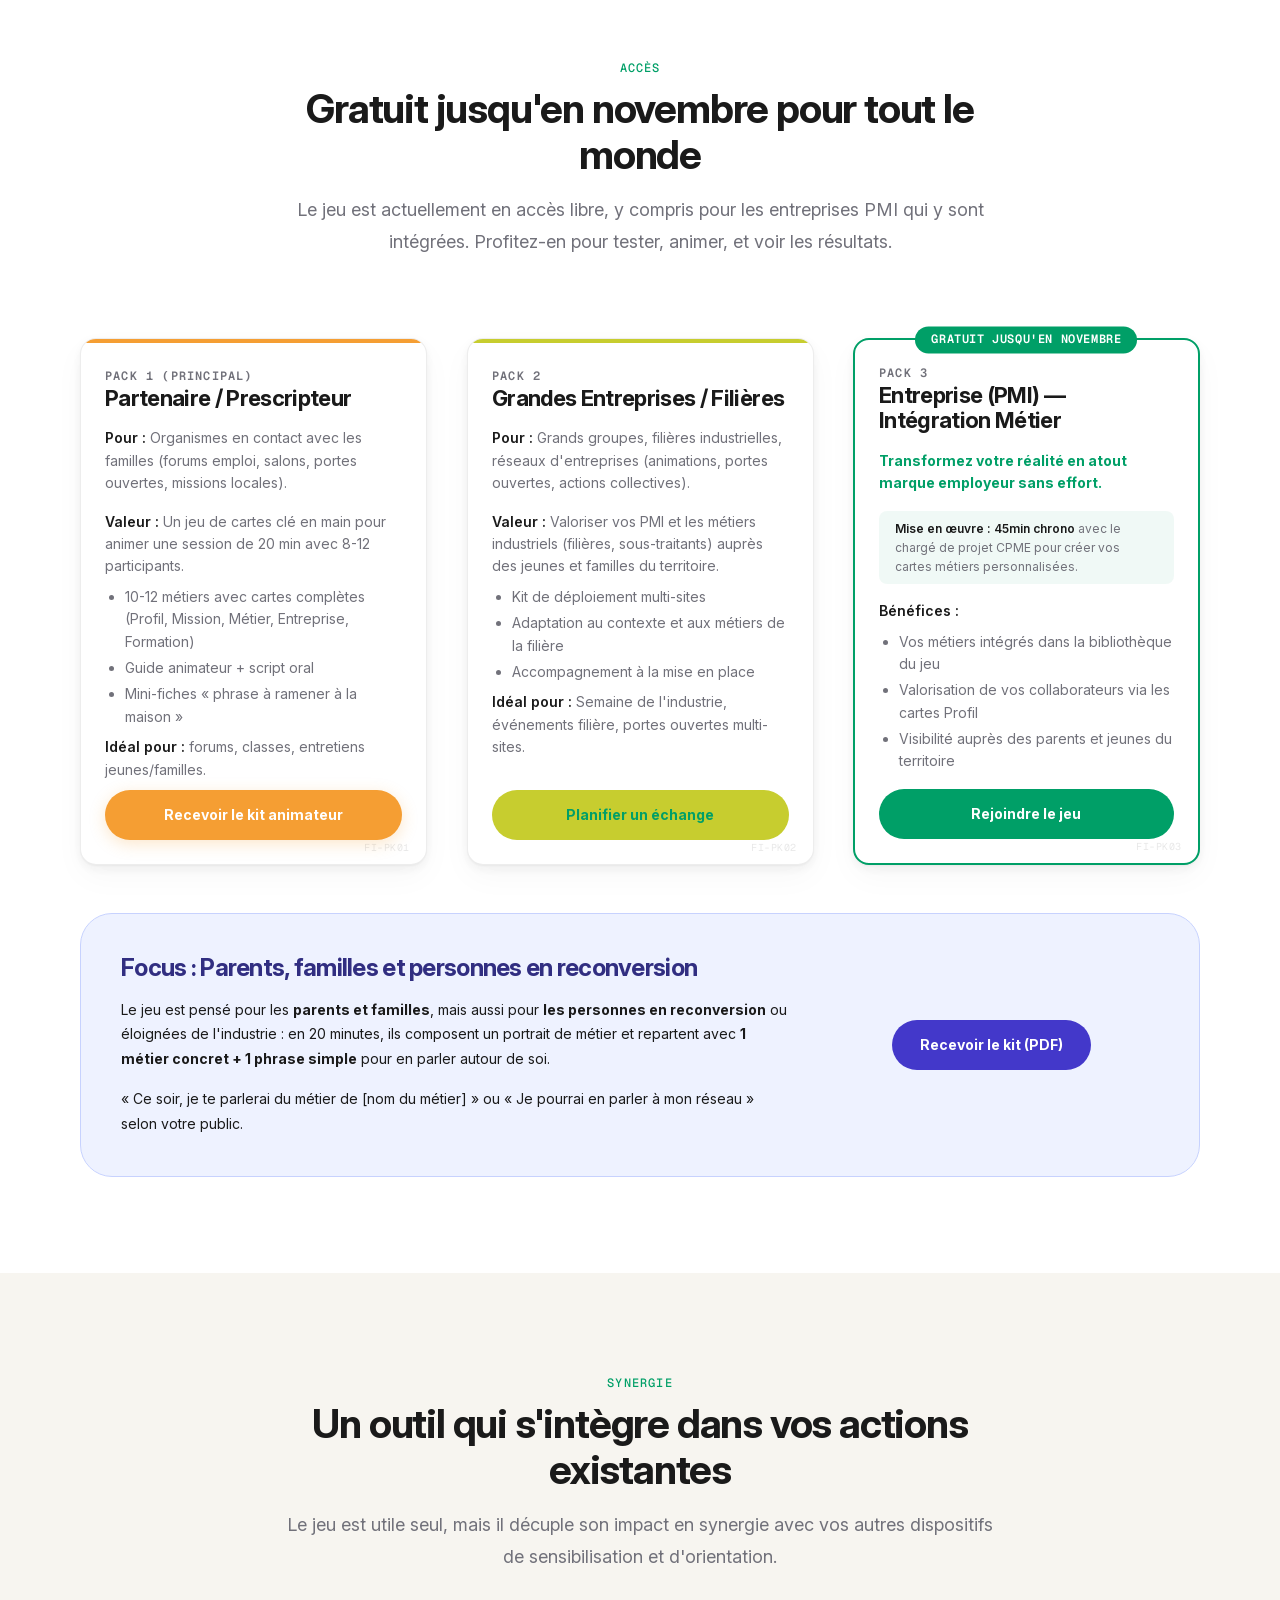
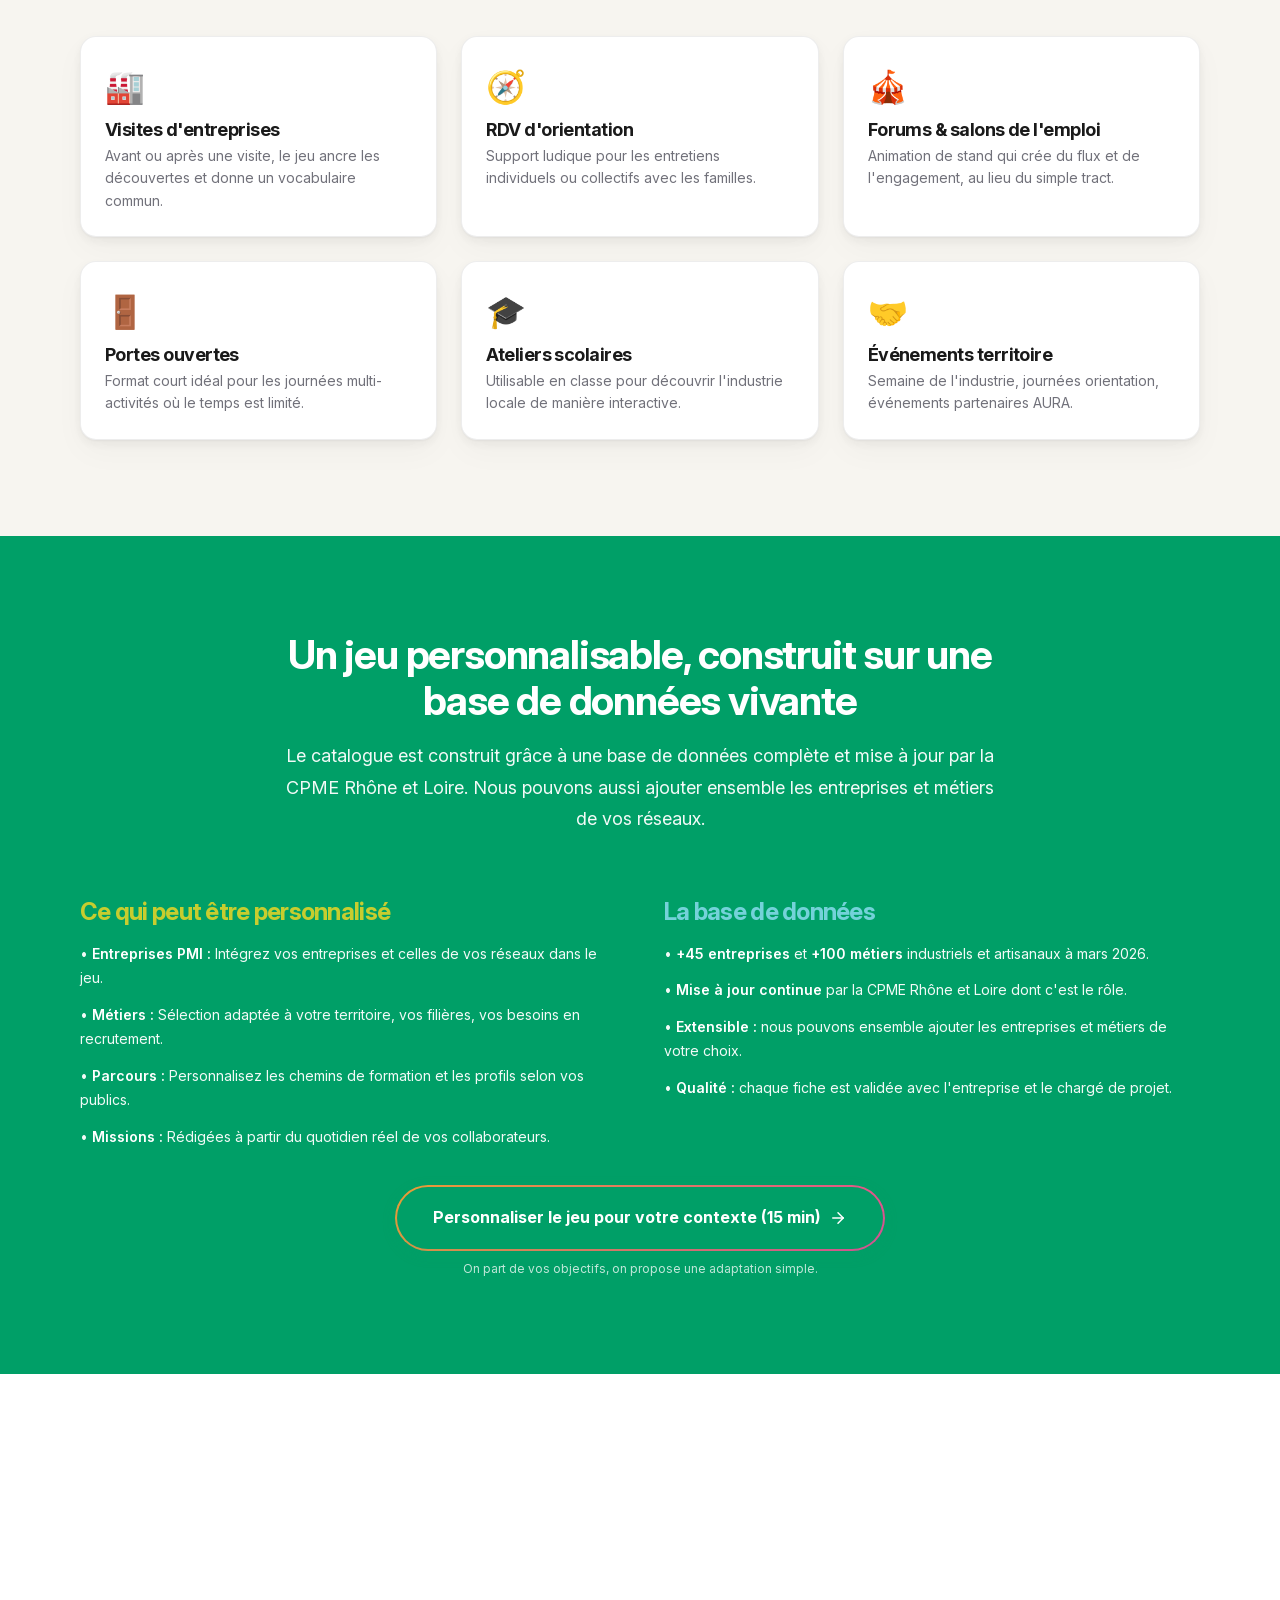
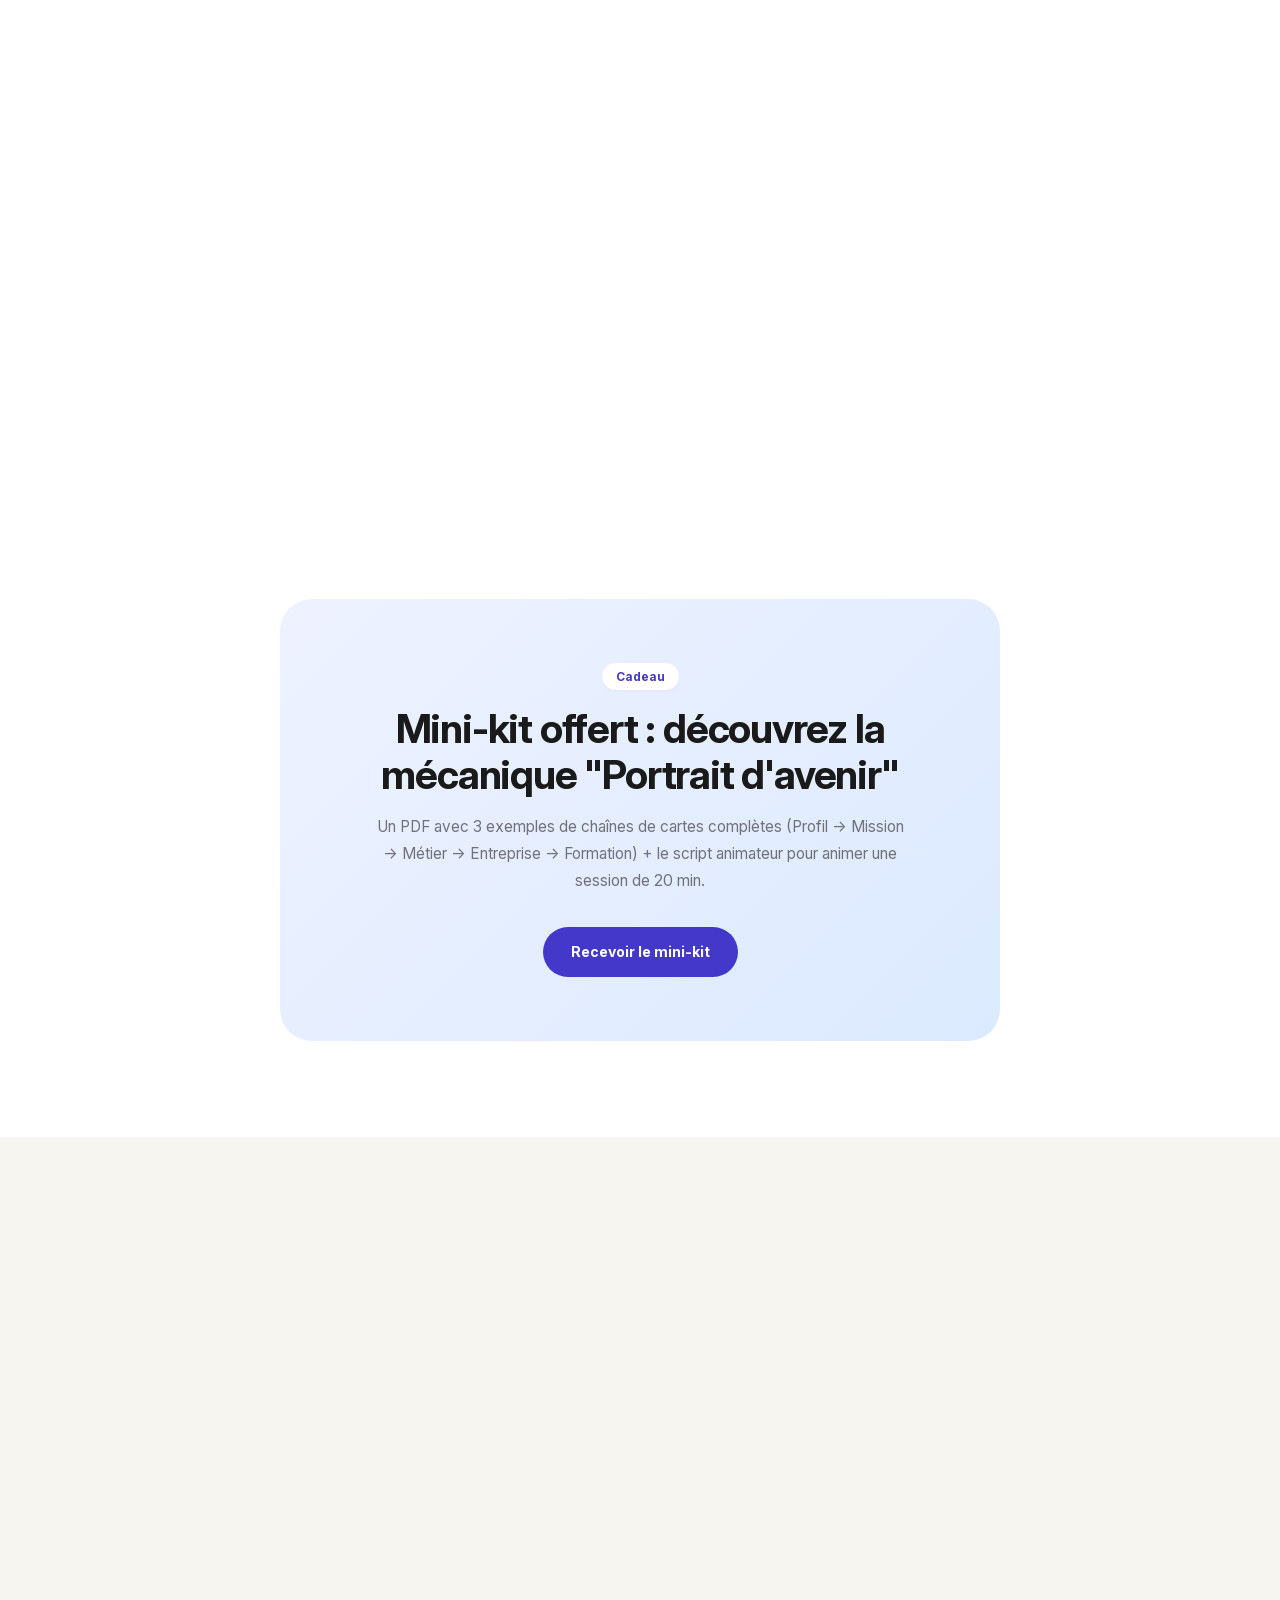
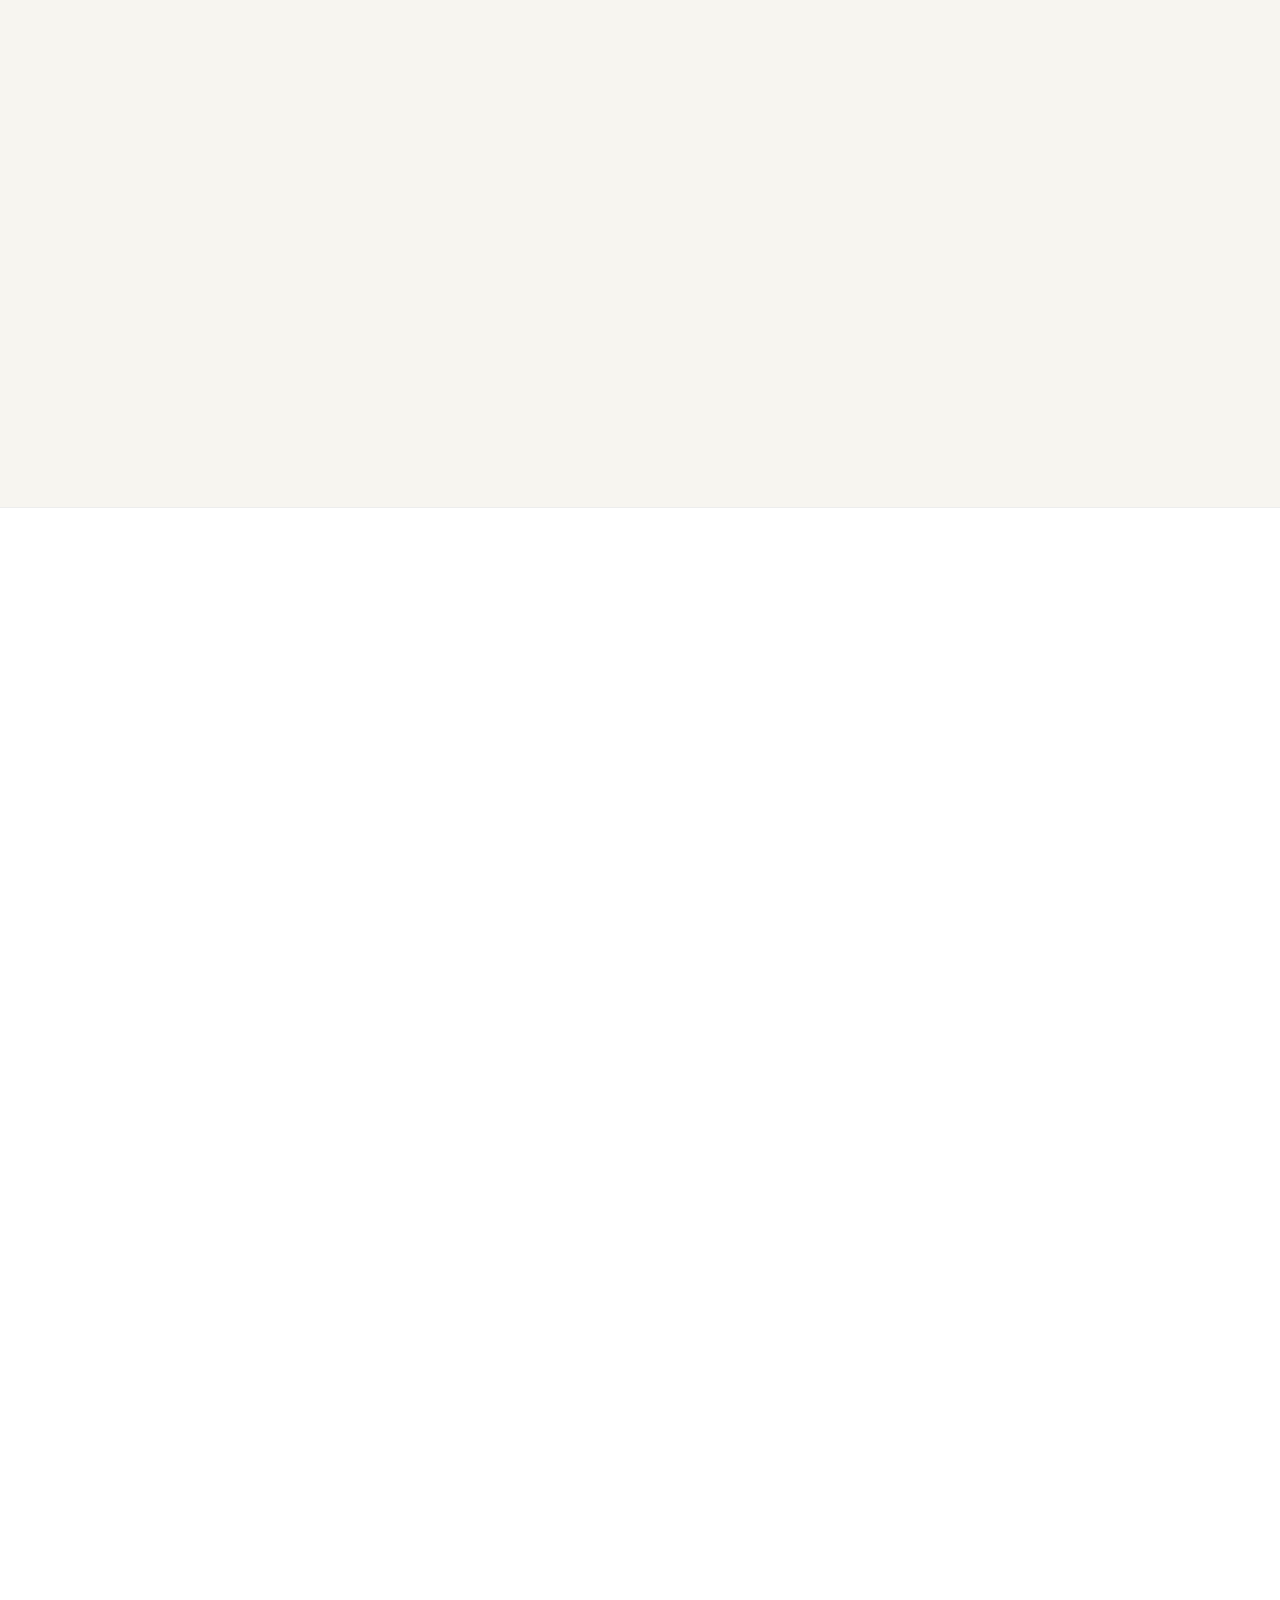
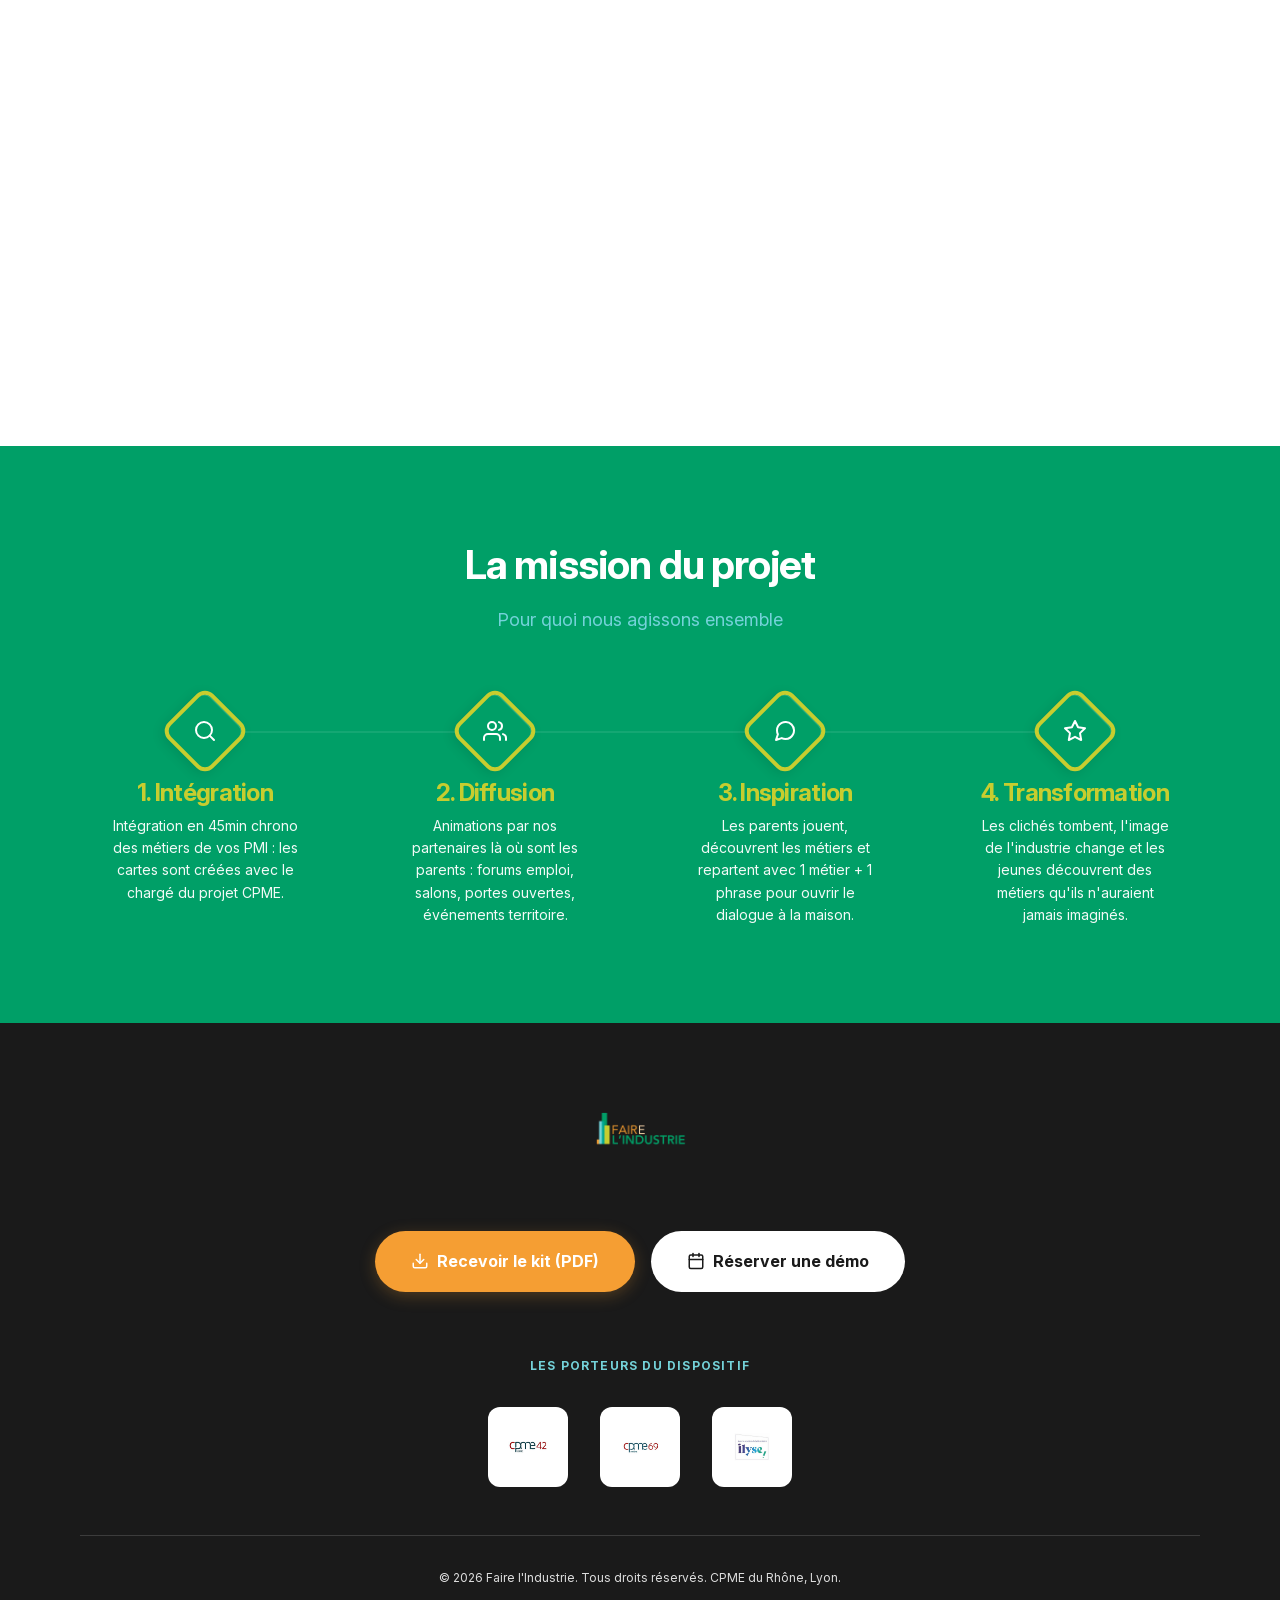
==== commit b9b991e1: "Update pack counts: 6-10 → 10-12 métiers" ====
--- a/index.html
+++ b/index.html
@@ -322,7 +322,6 @@
           <span class="section-header__overline">Le jeu — Portrait d'avenir</span>
           <h2 id="game-title" class="section-header__title">5 familles de cartes pour construire un portrait de métier</h2>
           <p class="section-header__subtitle">Chaque groupe de joueurs part d'un profil de personne, choisit une mission qui colle, et découvre le métier-héros associé.</p>
-          <p class="section-header__note">Chaque partie assemble 12 métiers et 12 entreprises — 12 métiers pour 12 entreprises à chaque fois.</p>
         </div>
 
         <!-- 5 card types -->
@@ -570,7 +569,7 @@
                 <p style="margin-bottom:var(--space-2)"><strong style="color:var(--color-text)">Pour :</strong> Organismes en contact avec les familles (forums emploi, salons, portes ouvertes, missions locales).</p>
                 <p style="margin-bottom:var(--space-1)"><strong style="color:var(--color-text)">Valeur :</strong> Un jeu de cartes clé en main pour animer une session de 20 min avec 8-12 participants.</p>
                 <ul class="card__pack-list">
-                  <li>6-10 métiers avec cartes complètes (Profil, Mission, Métier, Entreprise, Formation)</li>
+                  <li>10-12 métiers avec cartes complètes (Profil, Mission, Métier, Entreprise, Formation)</li>
                   <li>Guide animateur + script oral</li>
                   <li>Mini-fiches « phrase à ramener à la maison »</li>
                 </ul>
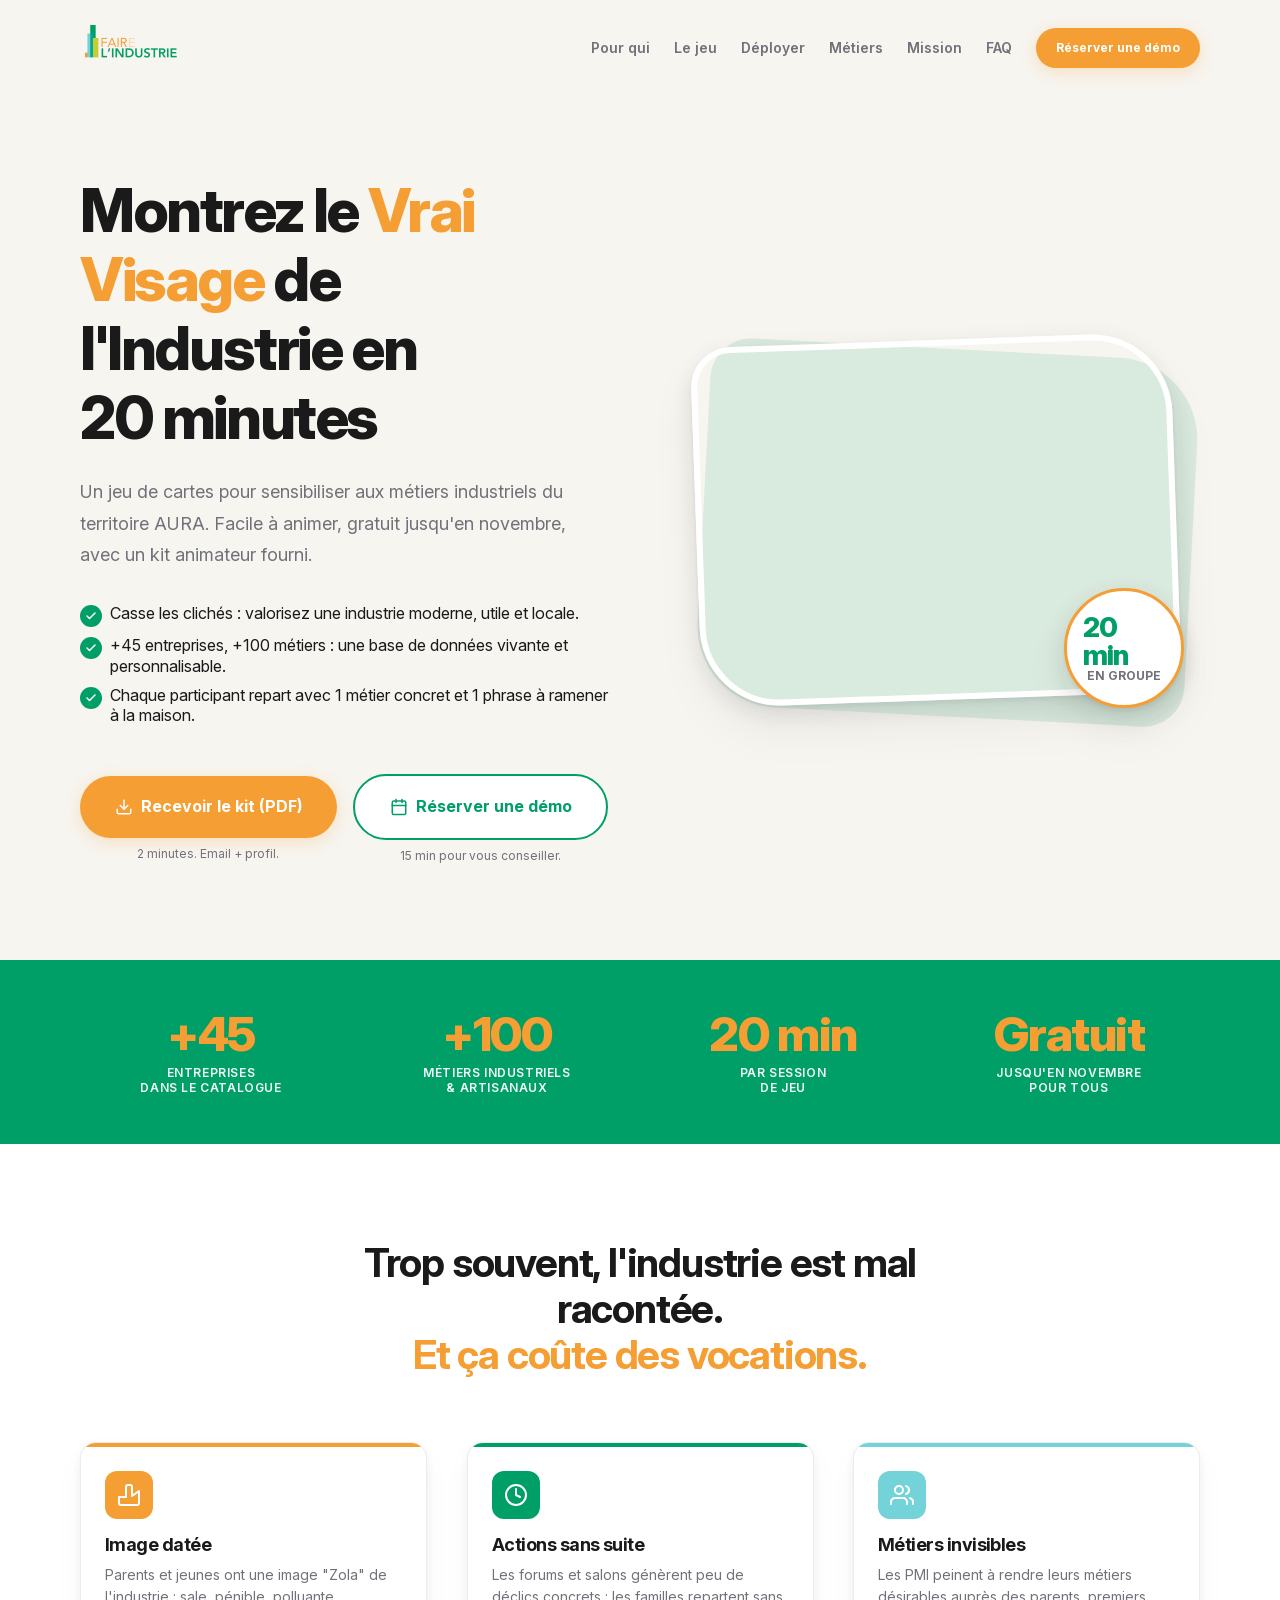
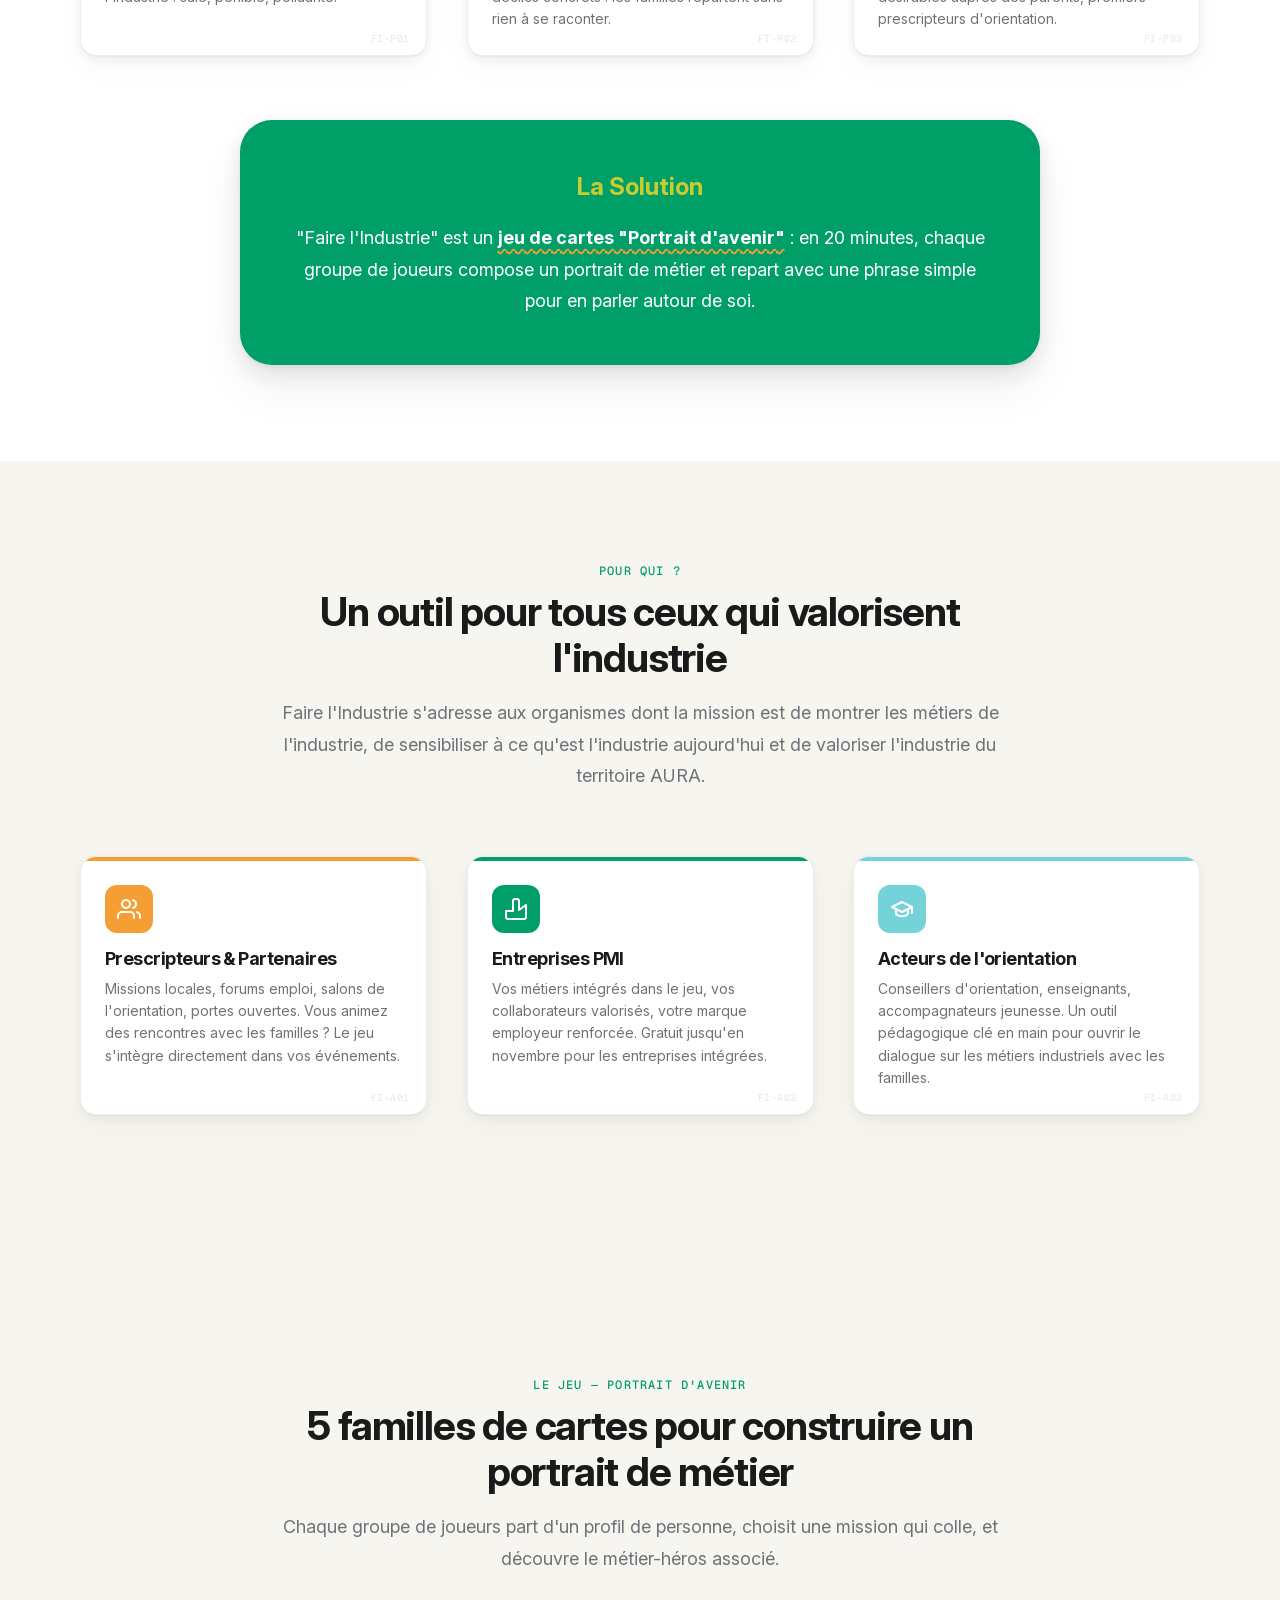
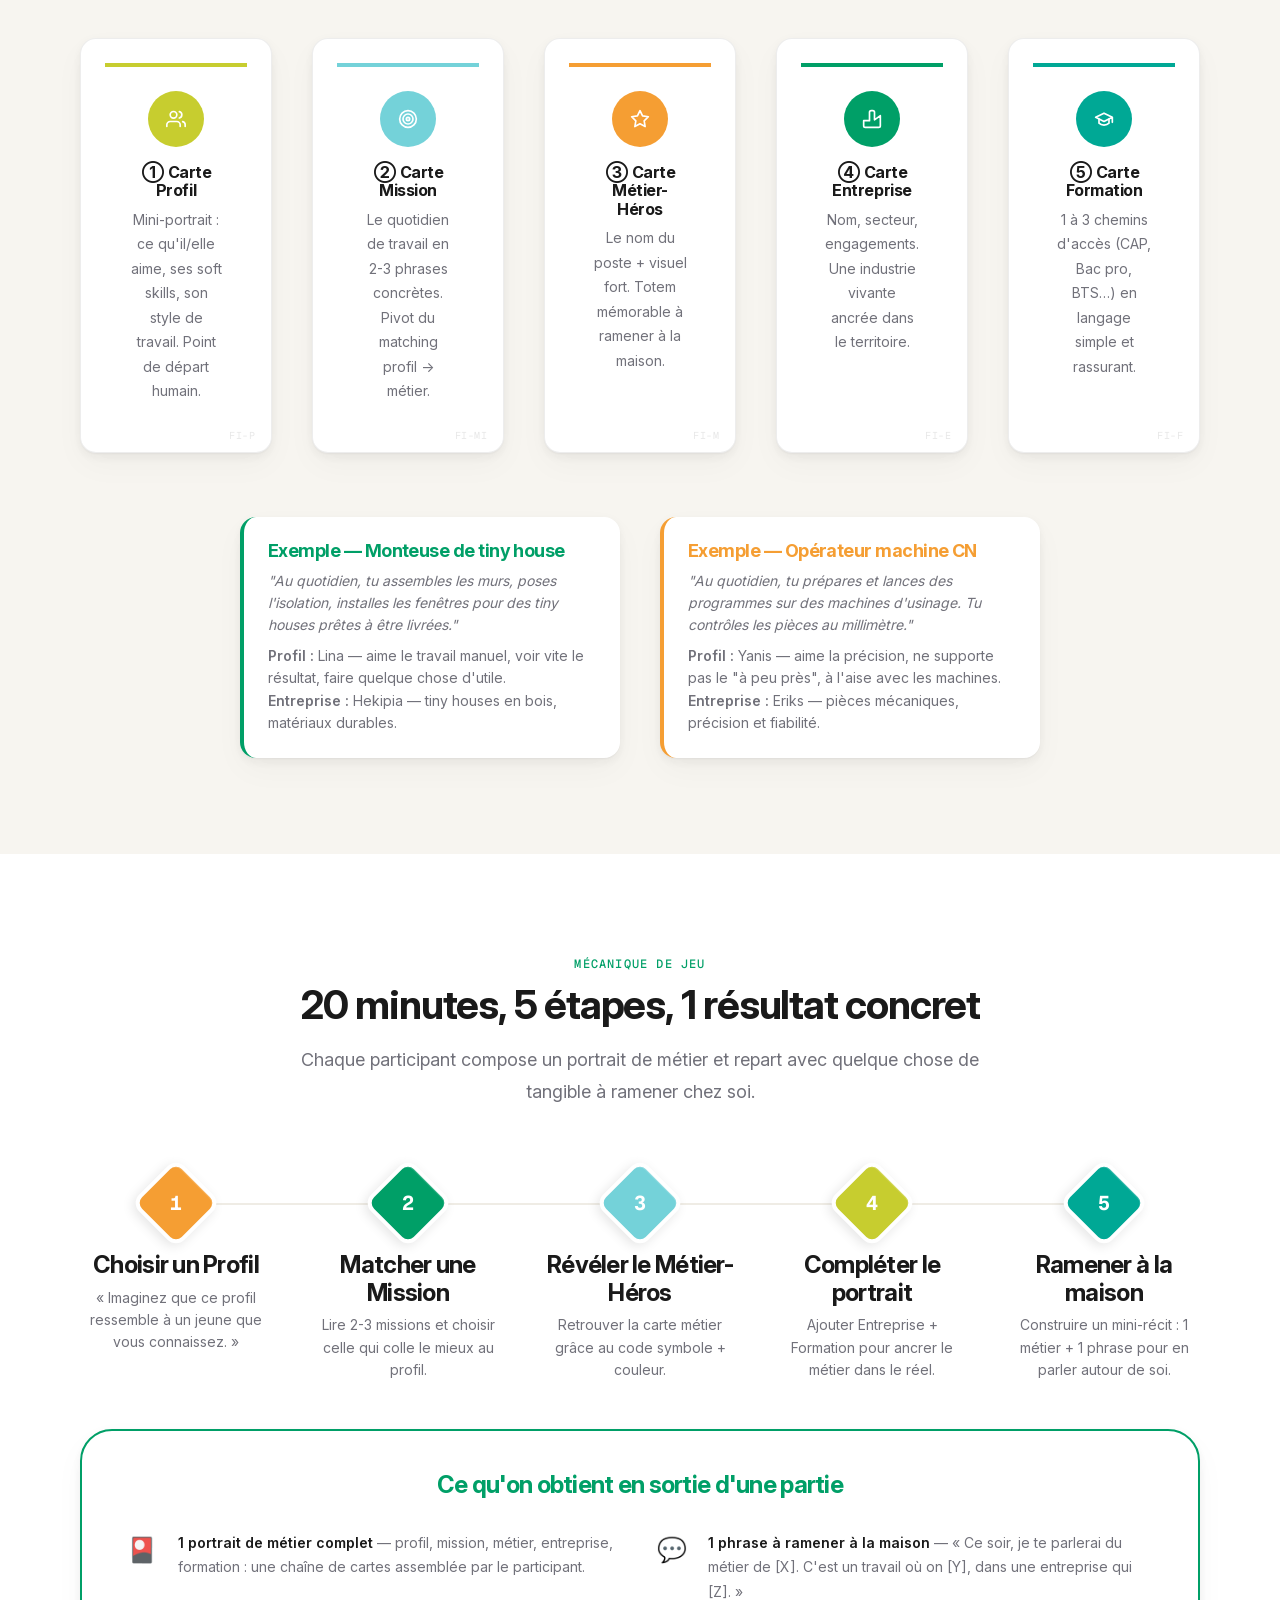
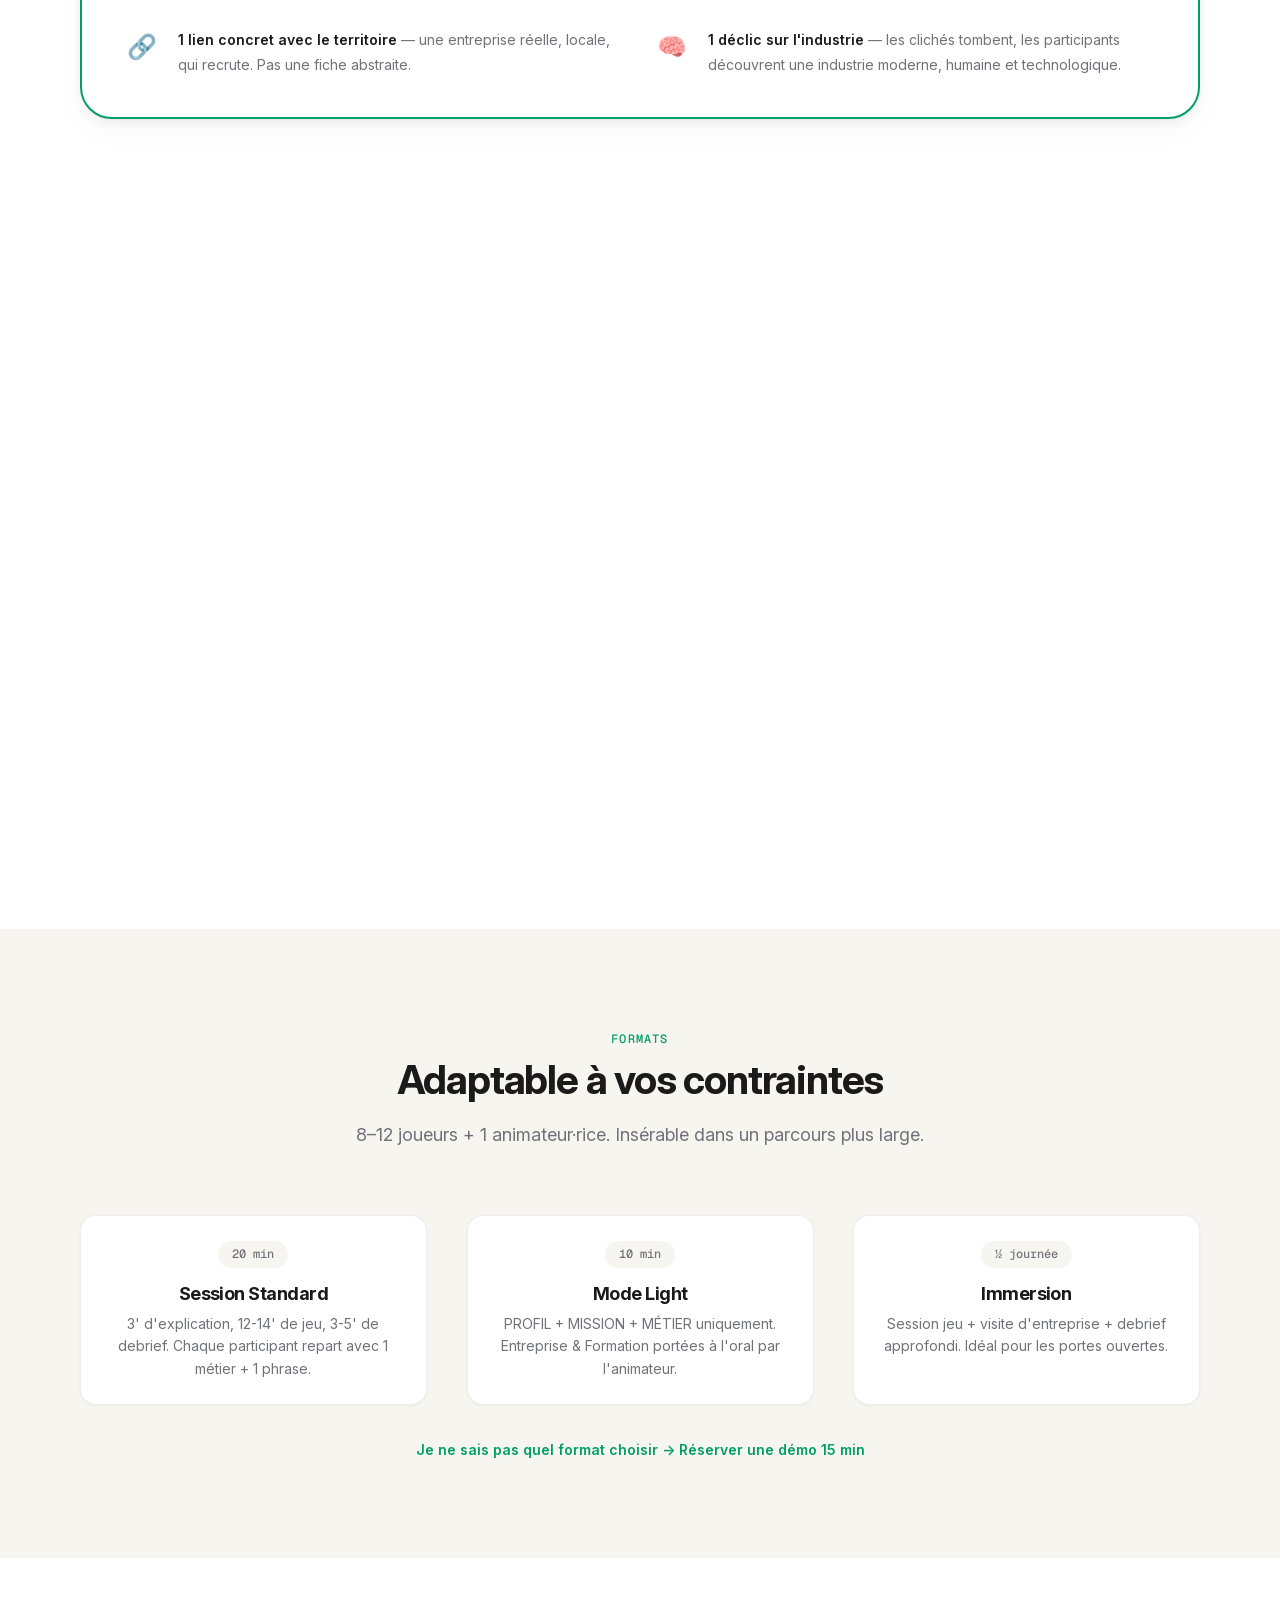
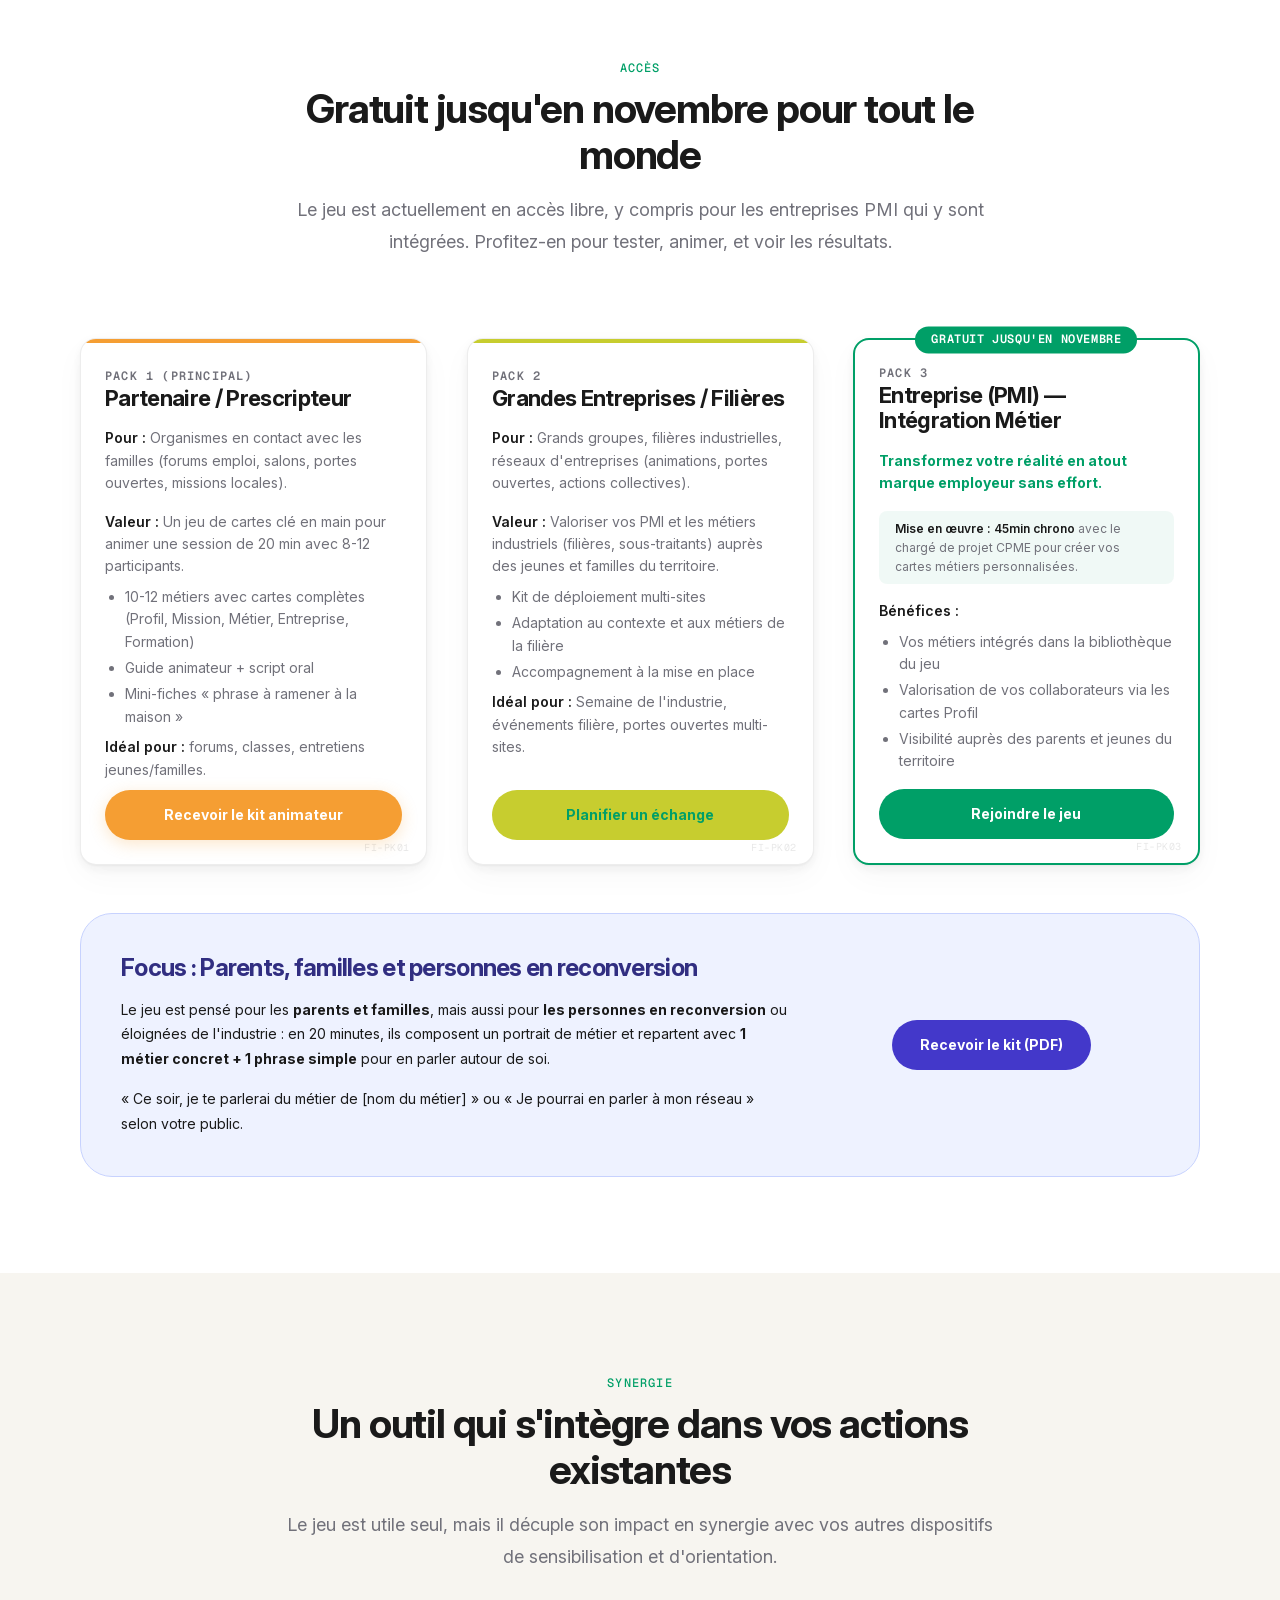
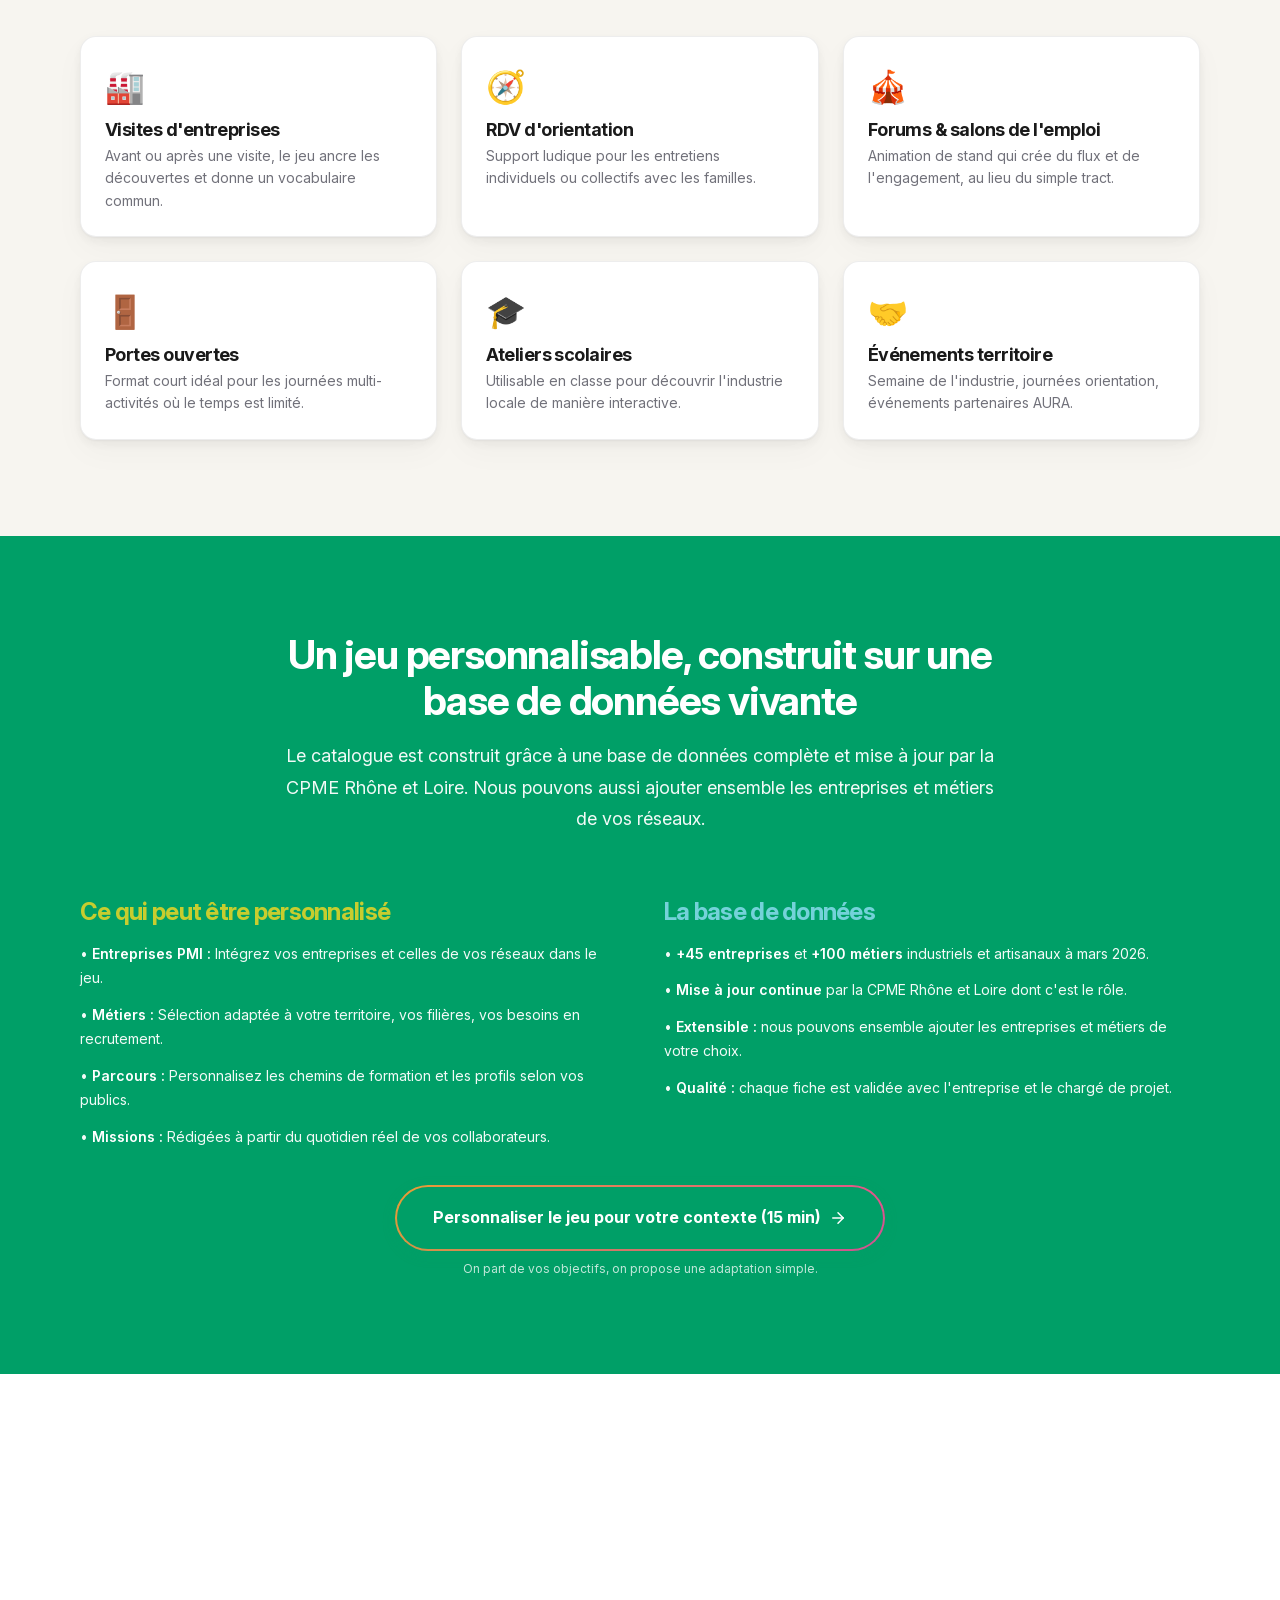
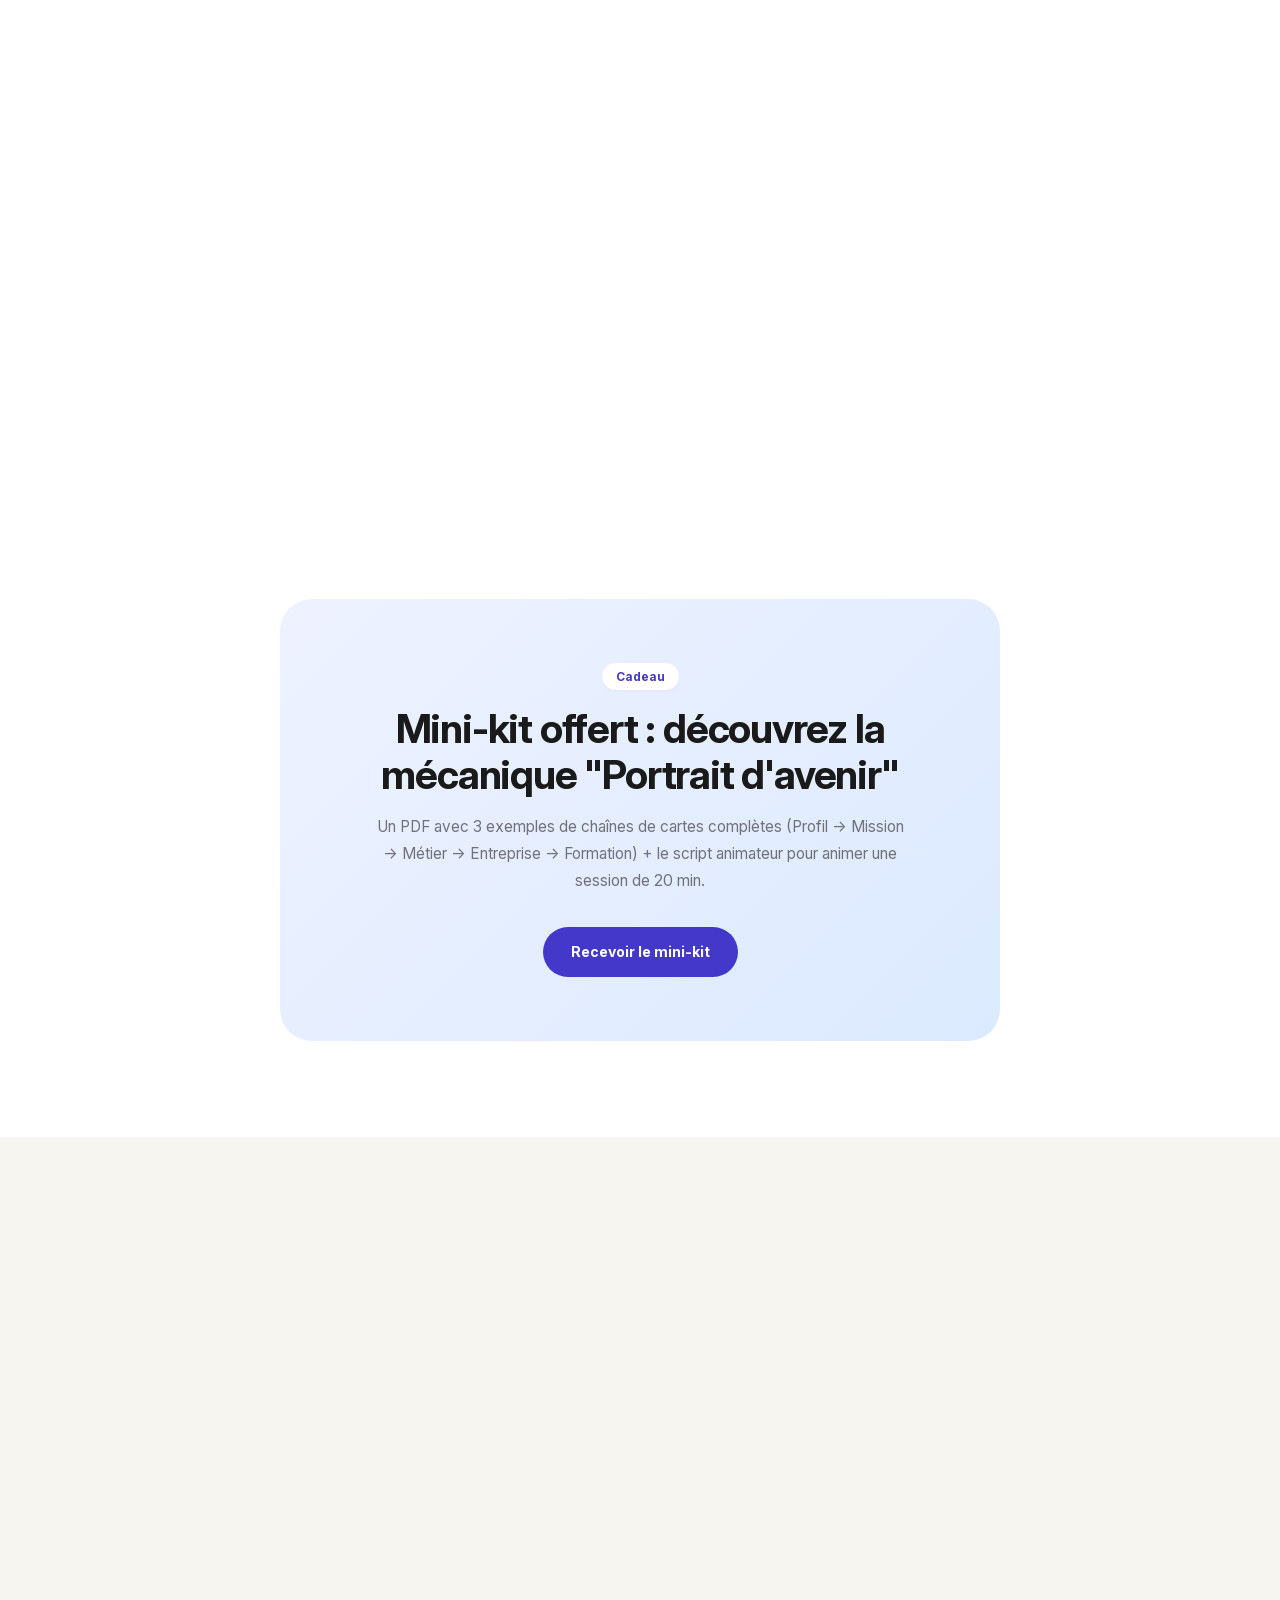
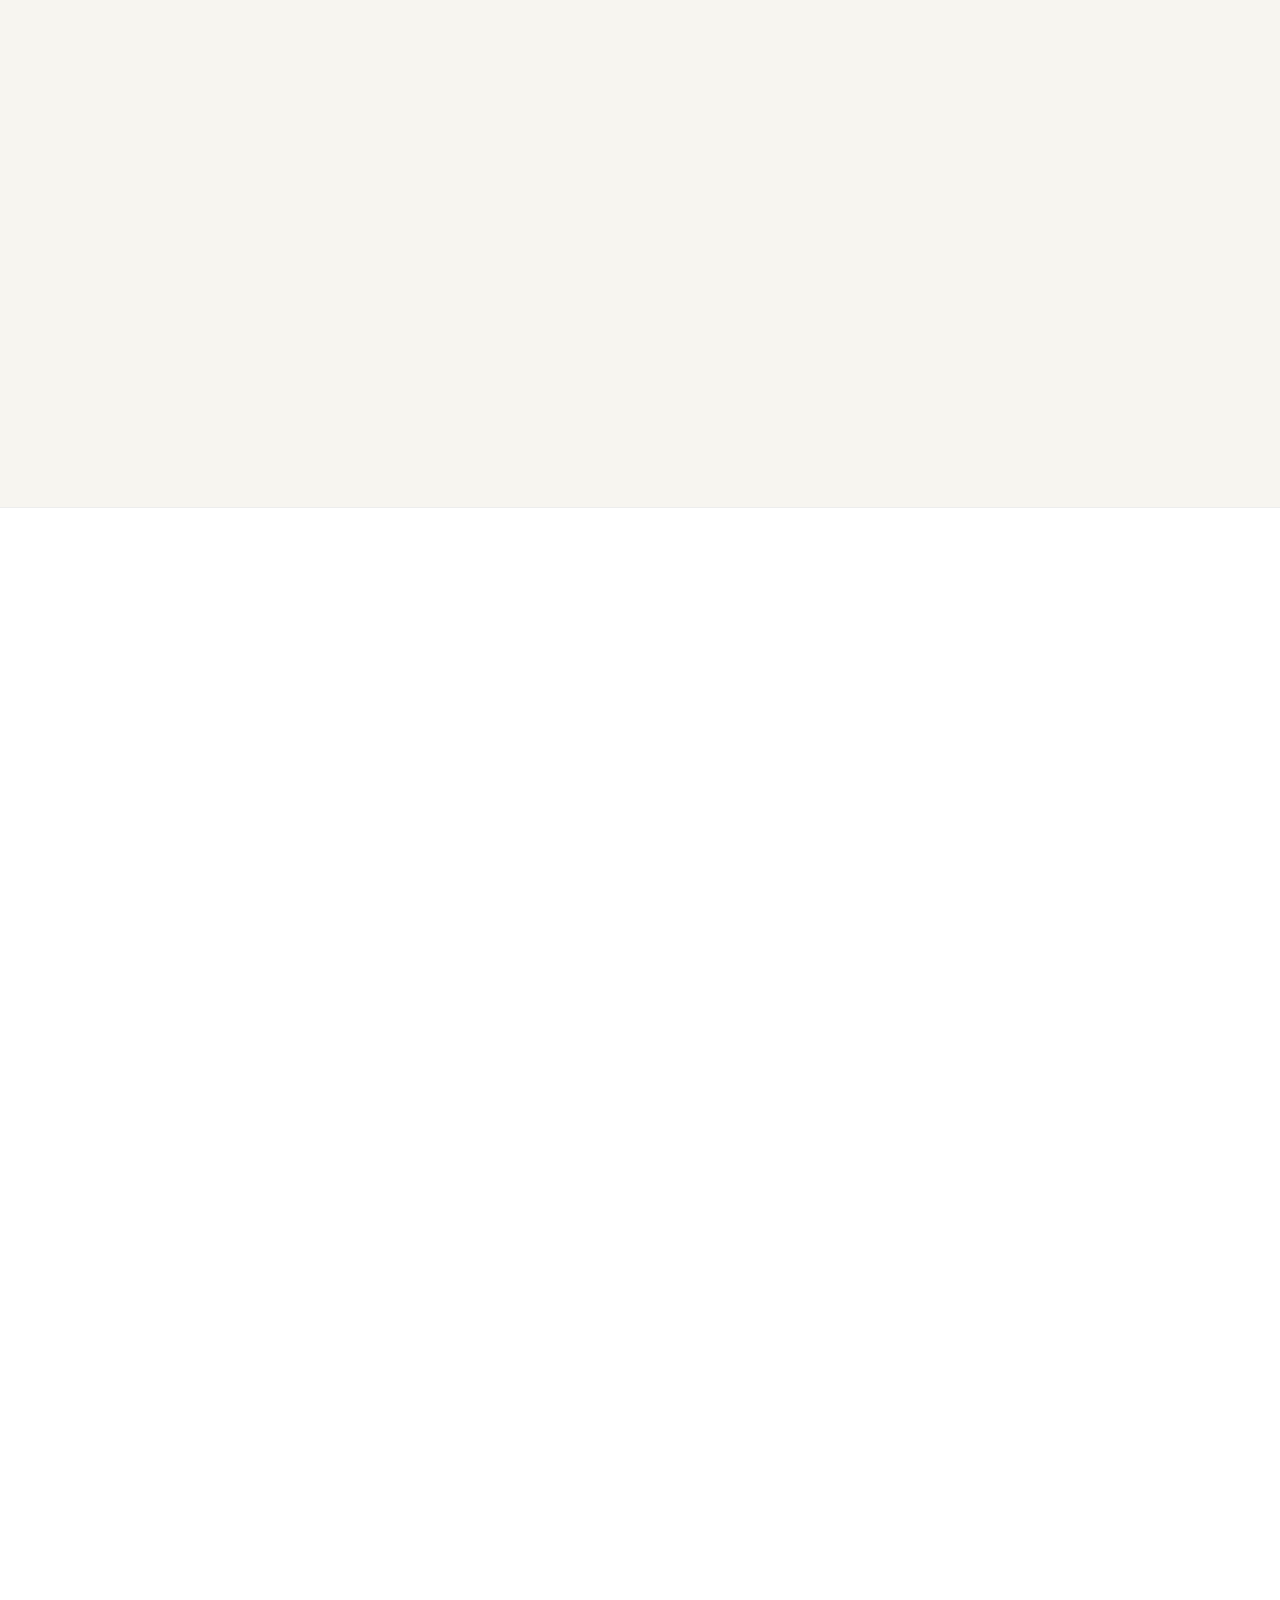
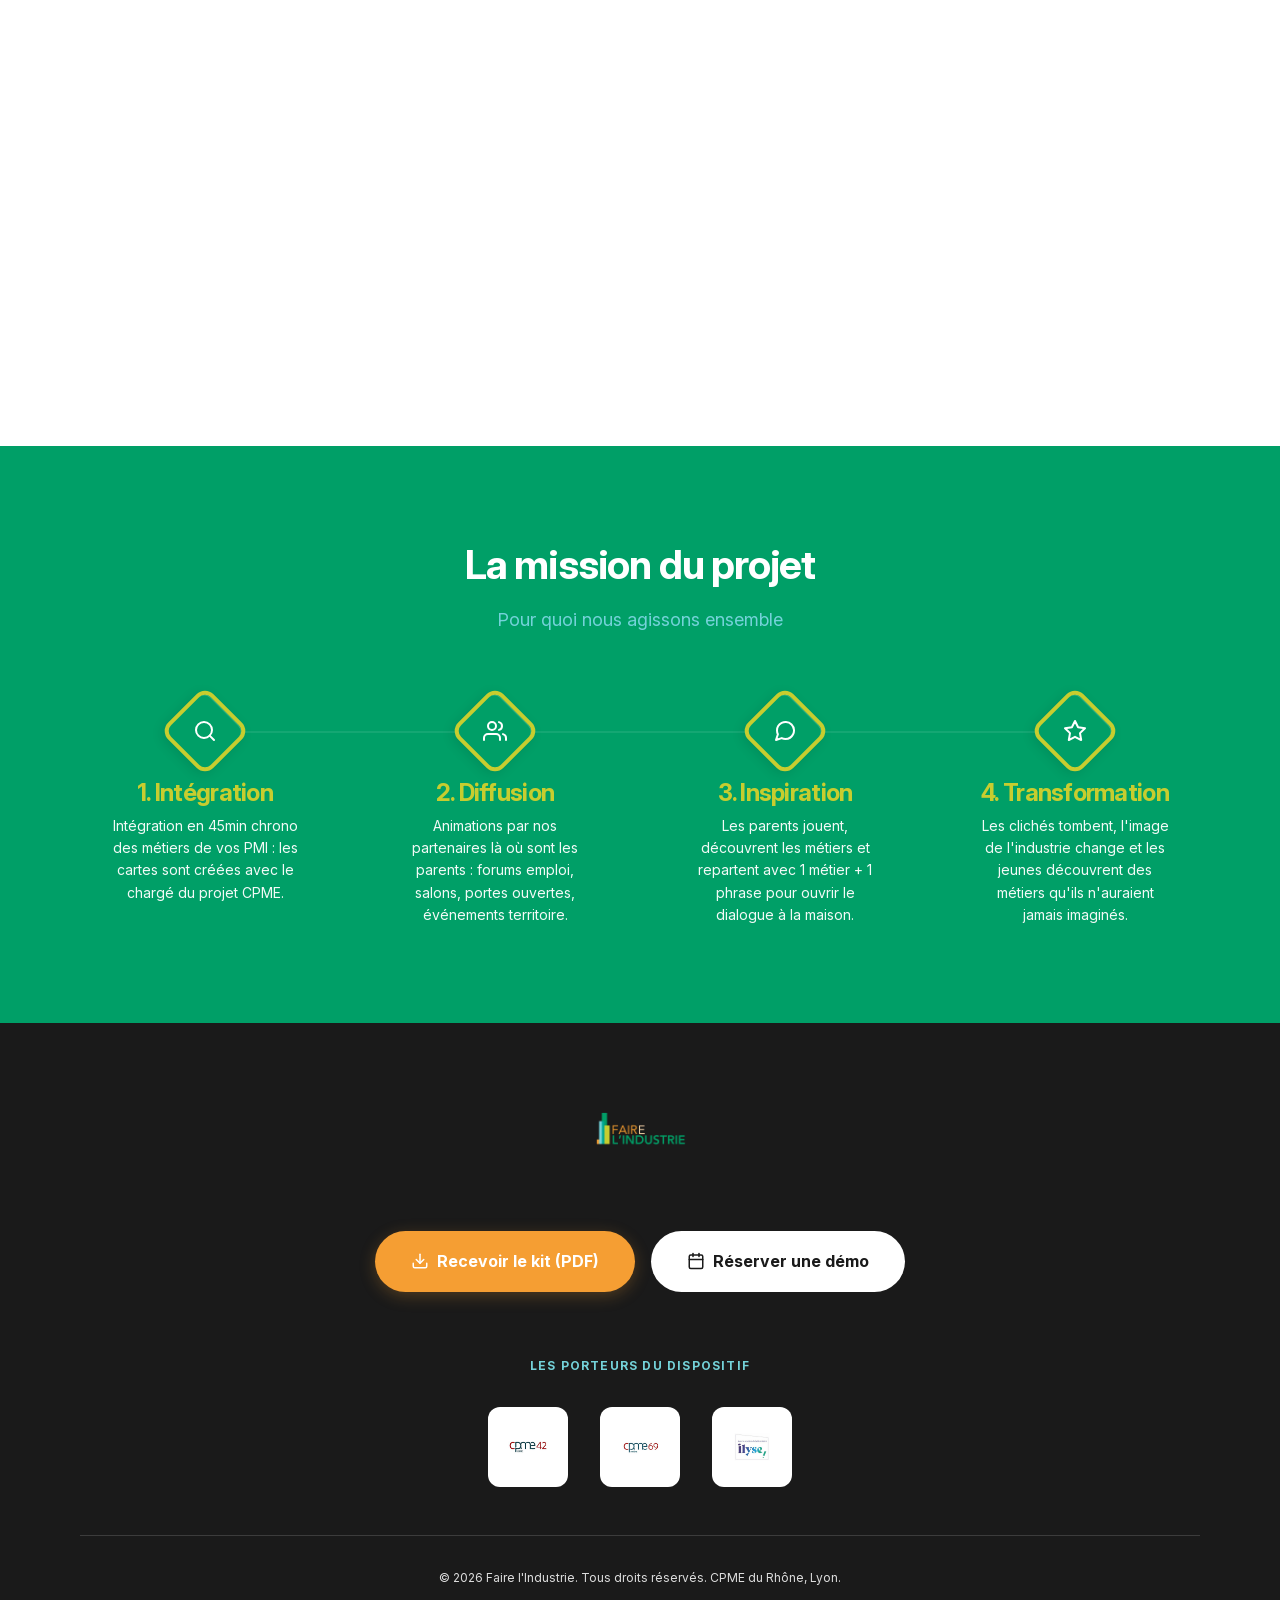
==== commit 16ed3374: "Hero: update title to 20 minutes; improve float badge markup and centering" ====
--- a/index.html
+++ b/index.html
@@ -120,7 +120,7 @@
         <!-- Content -->
         <div class="hero__content">
           <h1 id="hero-title" class="hero__title reveal">
-            Montrez le <span class="hero__title-accent">Vrai Visage</span> de l'Industrie en 15&nbsp;minutes
+            Montrez le <span class="hero__title-accent">Vrai Visage</span> de l'Industrie en 20&nbsp;minutes
           </h1>
 
           <p class="hero__subtitle reveal reveal--delay-1">
@@ -176,7 +176,10 @@
               <img src="assets/image_de9aba.jpg" alt="Atelier jeu Faire l'Industrie — participants autour d'un deck de cartes" class="hero__image" width="1024" height="768" fetchpriority="high" decoding="async">
             </picture>
             <div class="hero__float-badge">
-              <span class="hero__float-badge-number">20 min</span>
+              <span class="hero__float-badge-number">
+                <span class="hero__float-badge-number-big">20</span>
+                <span class="hero__float-badge-number-unit">min</span>
+              </span>
               <span class="hero__float-badge-label">En groupe</span>
             </div>
           </div>
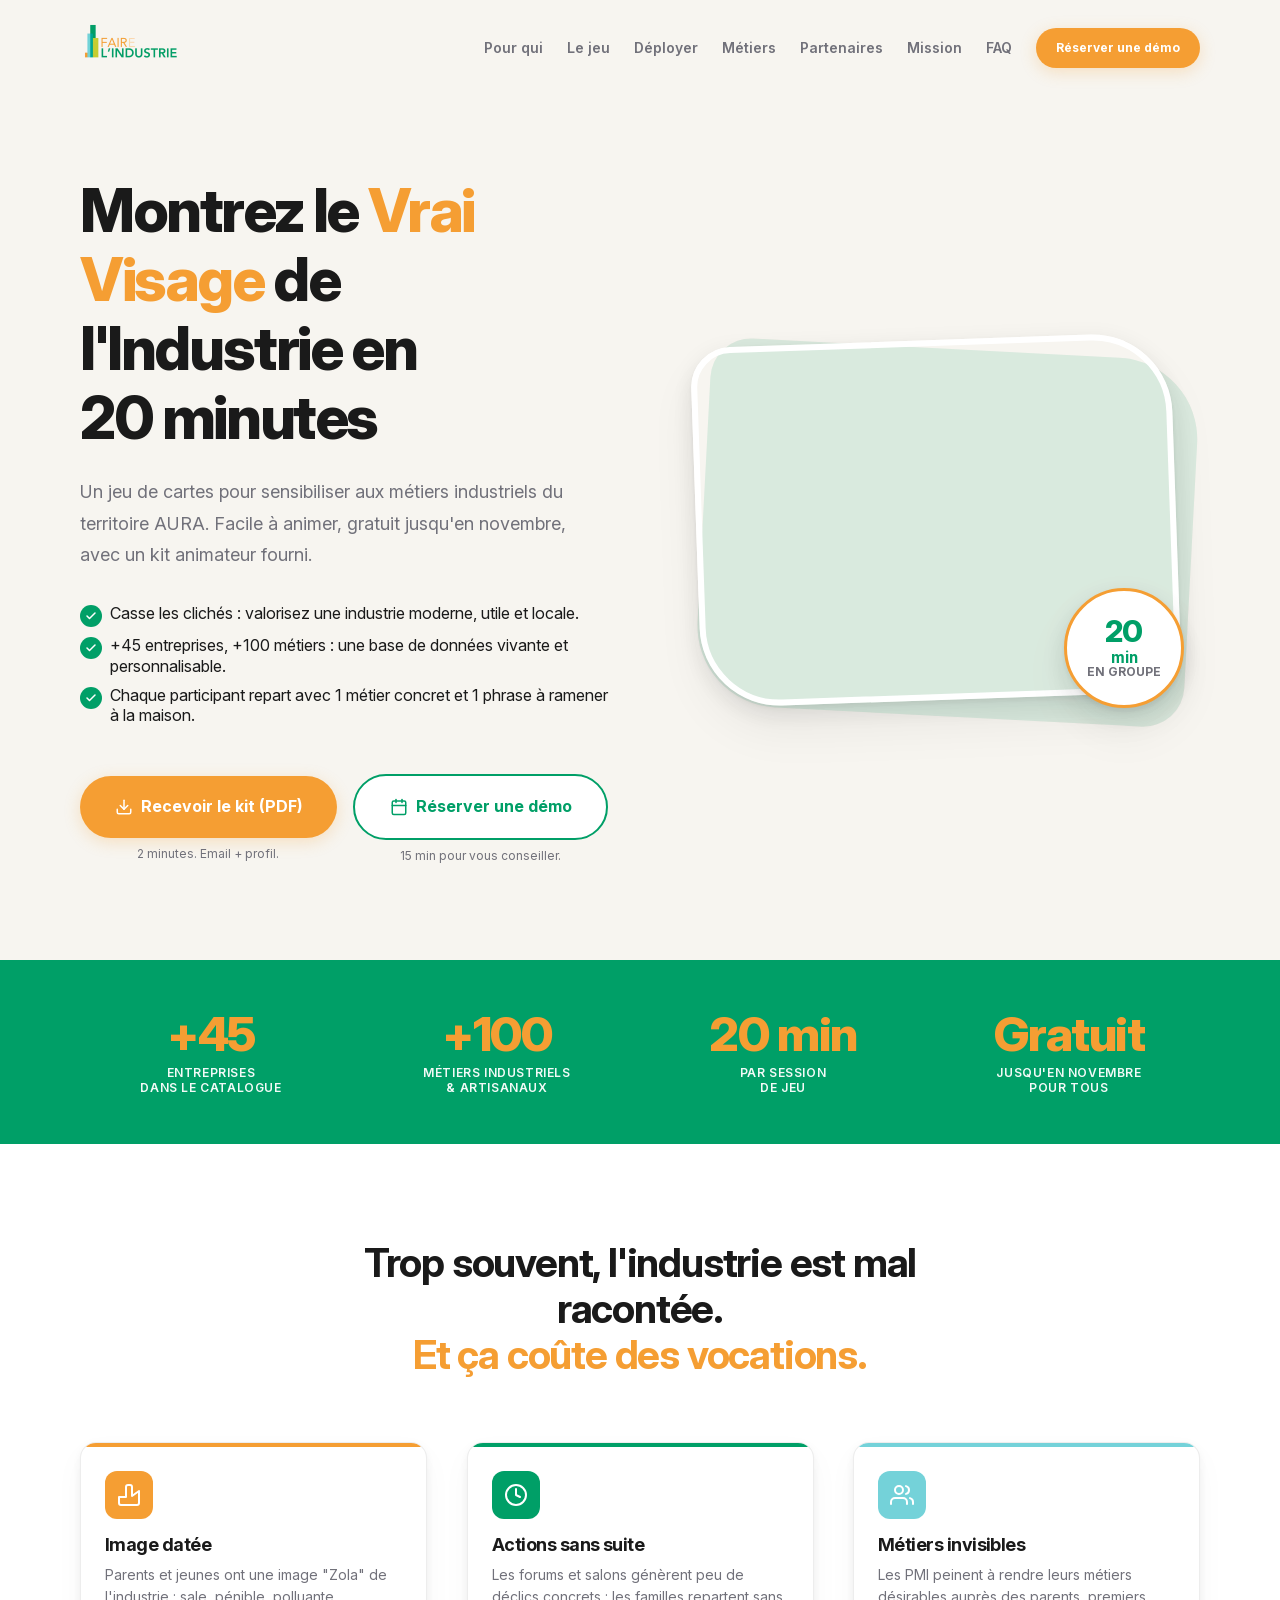
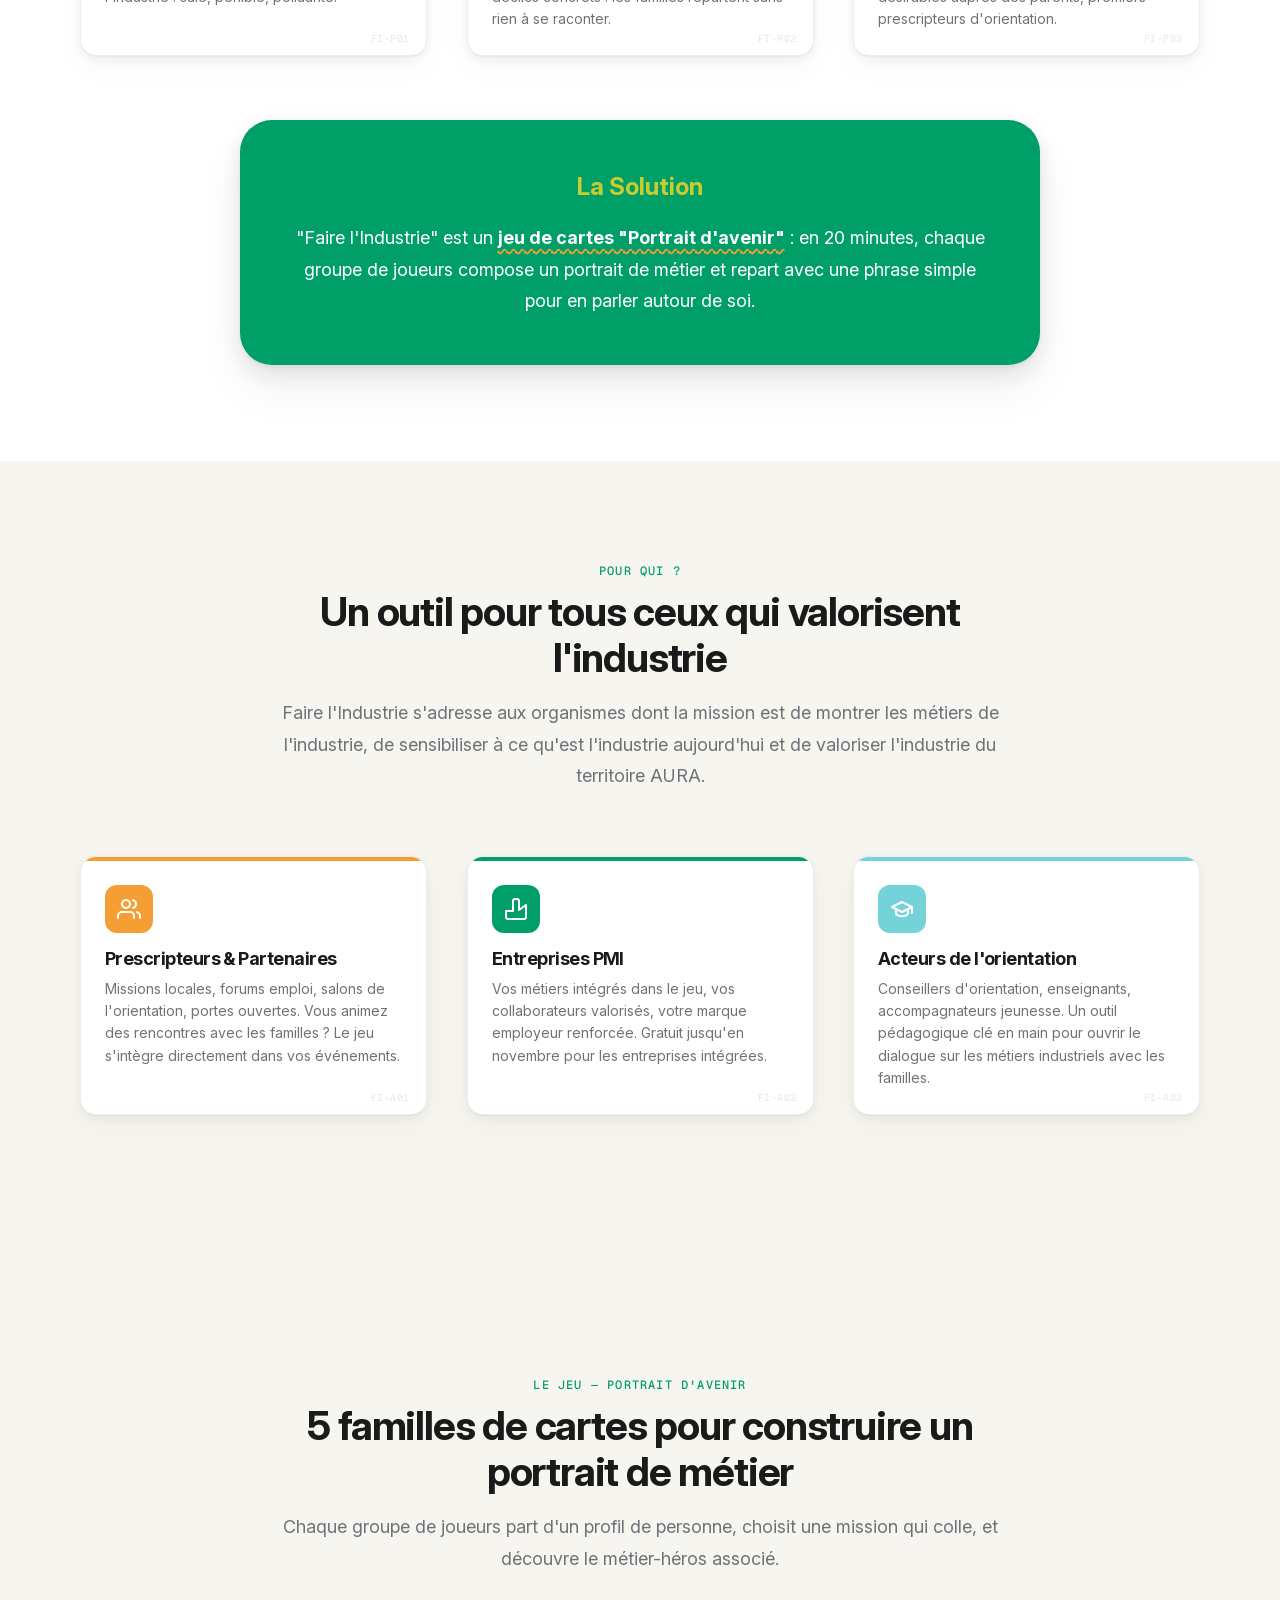
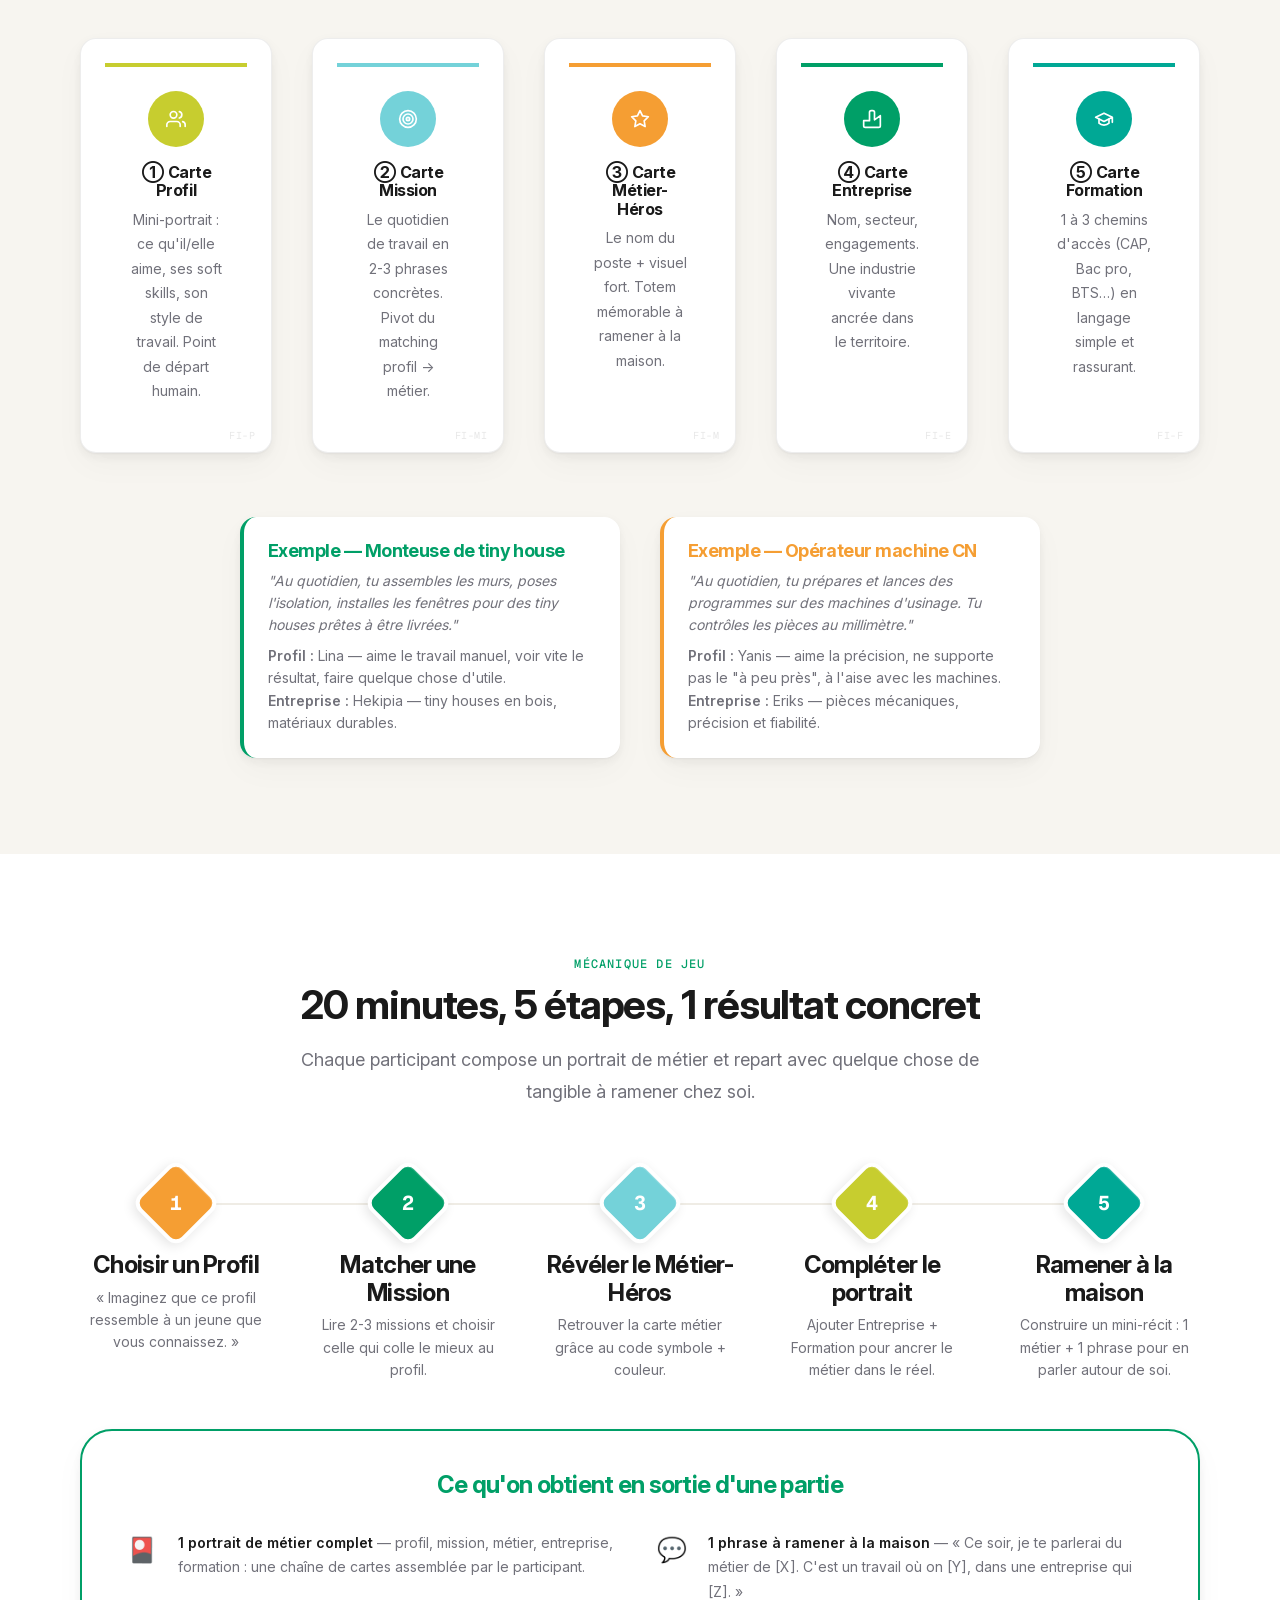
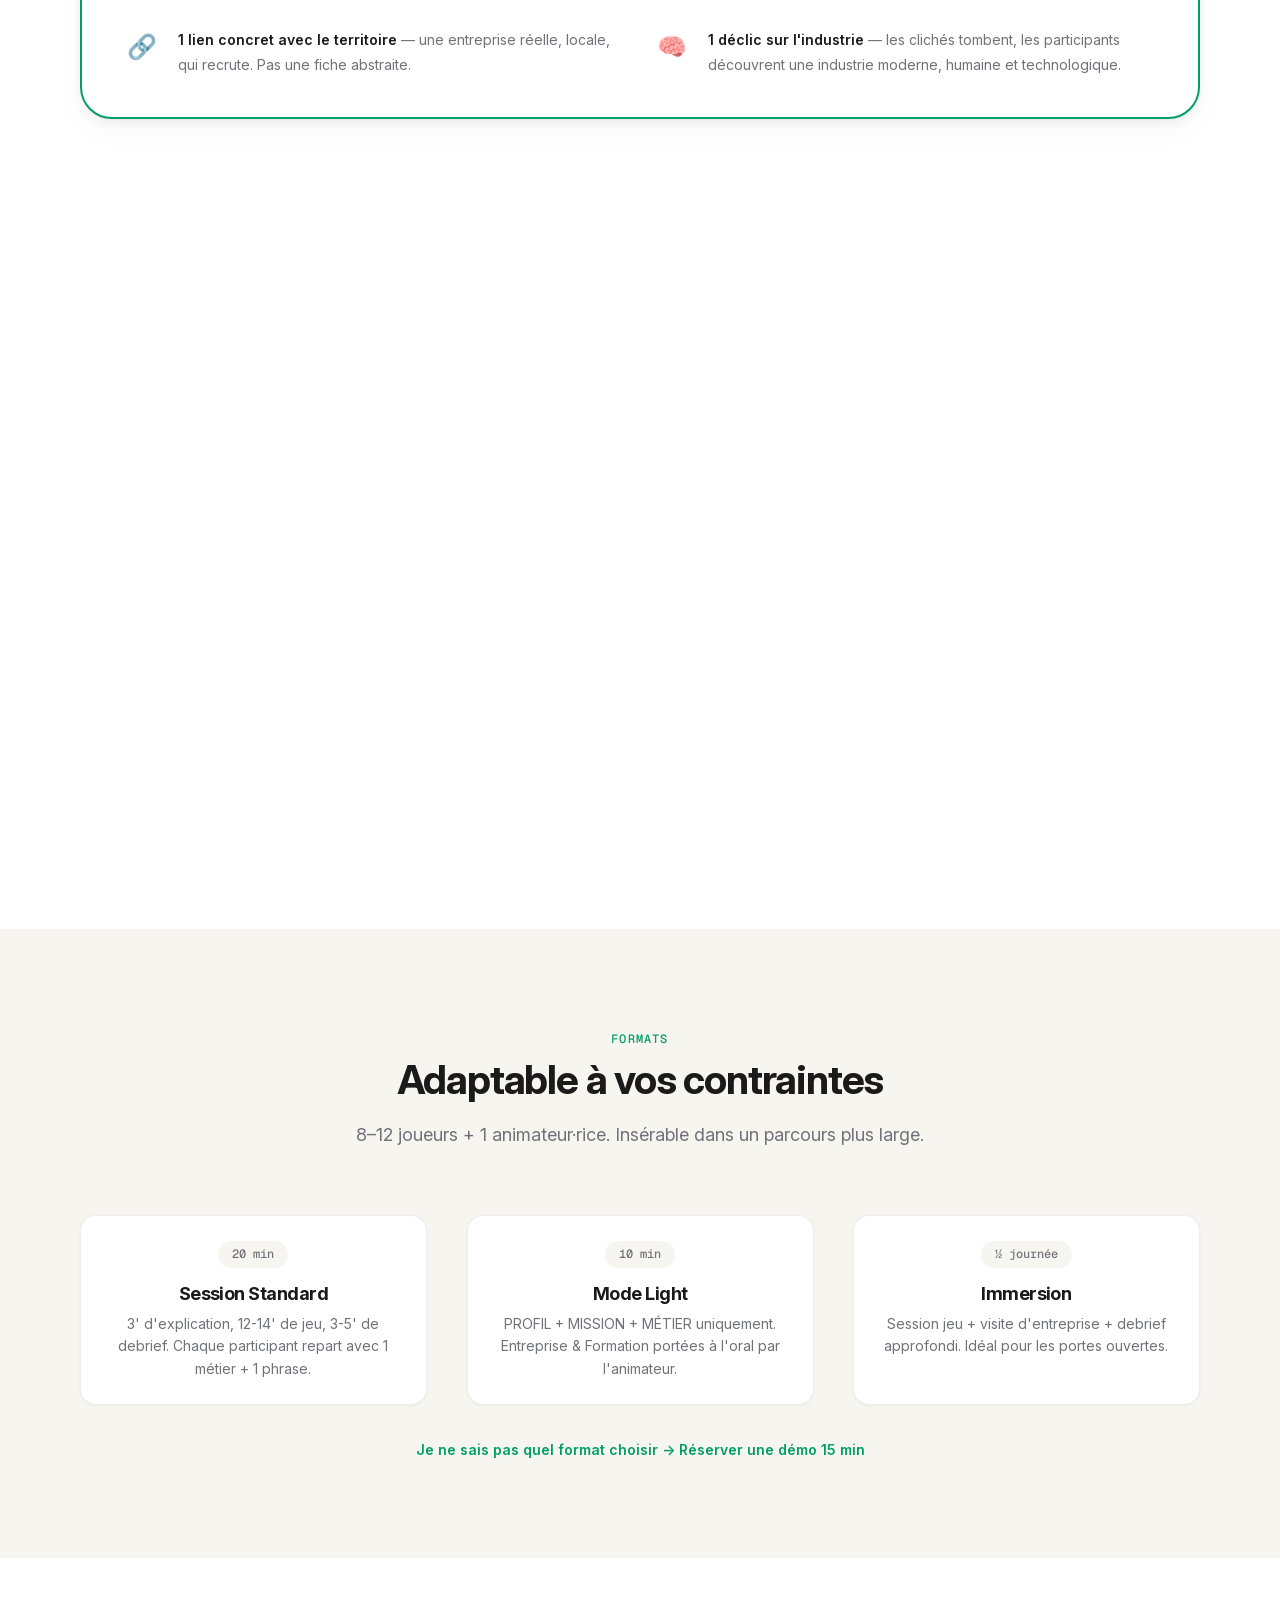
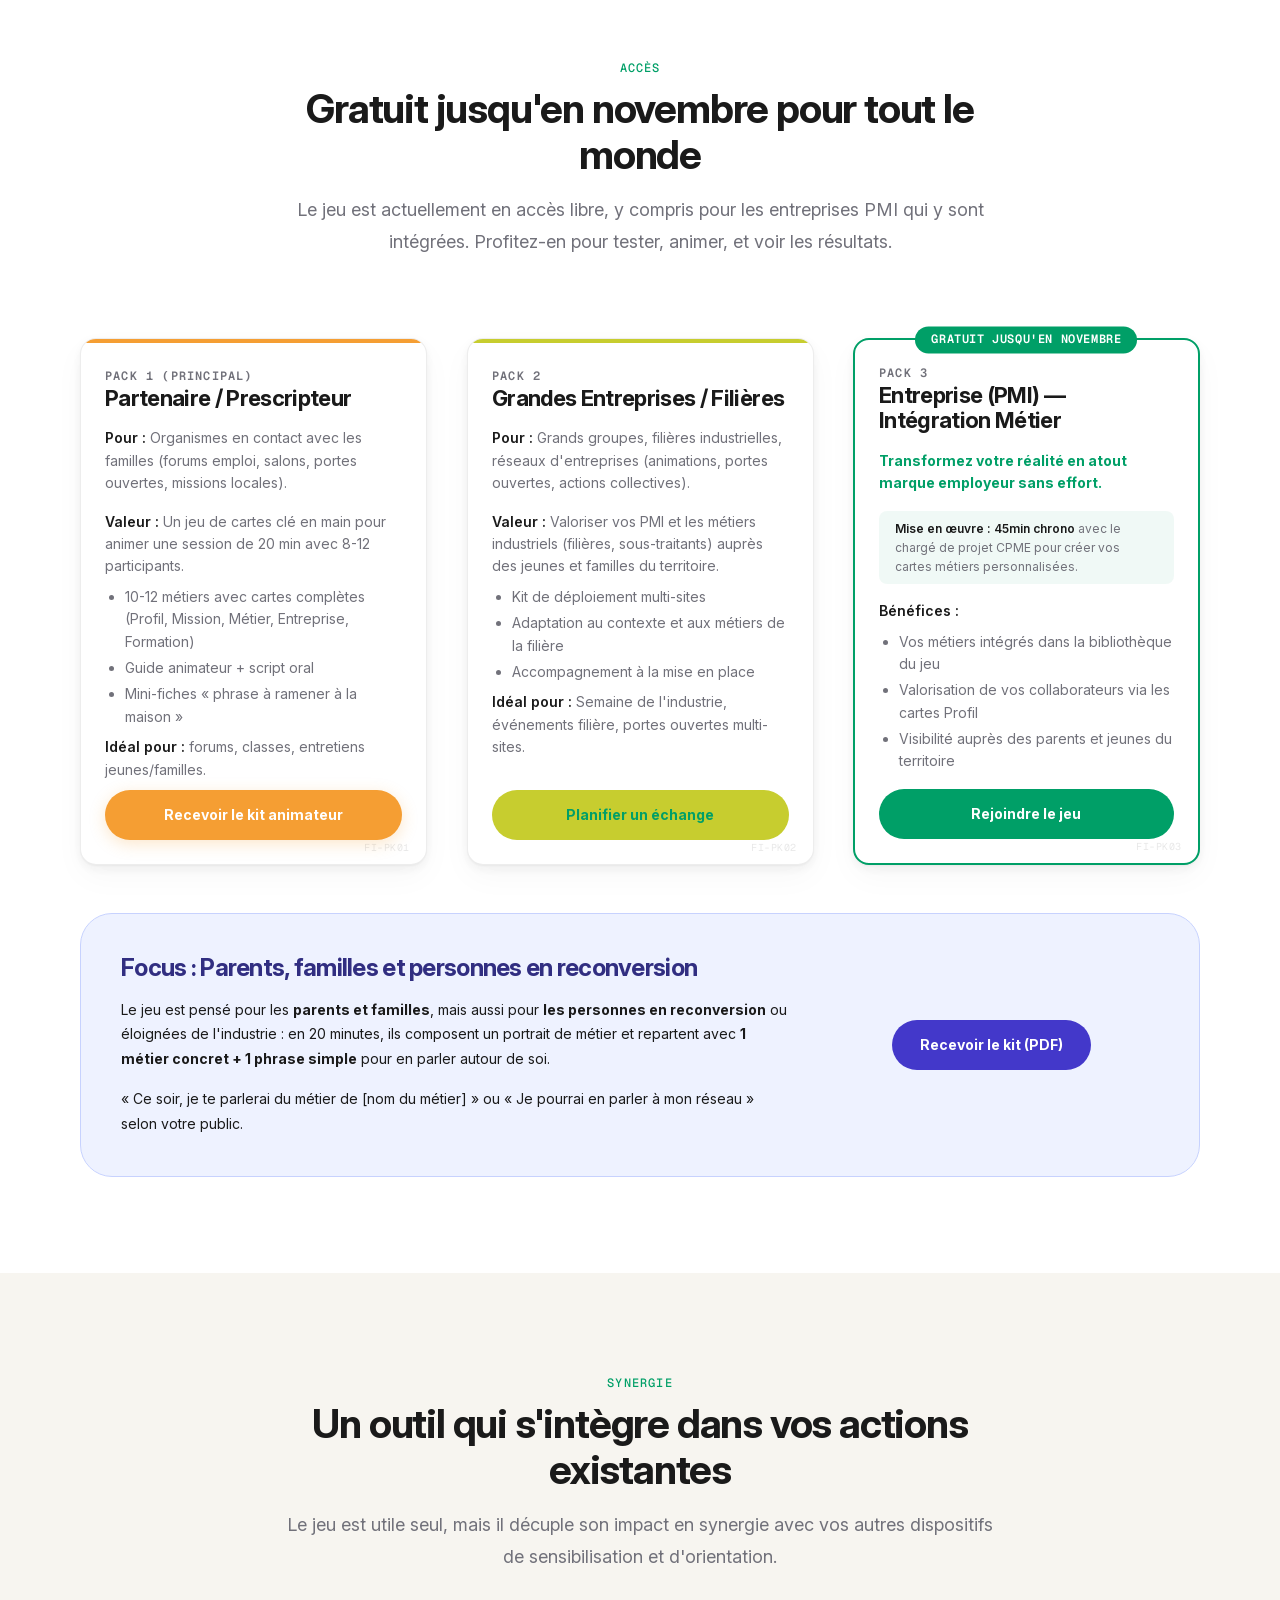
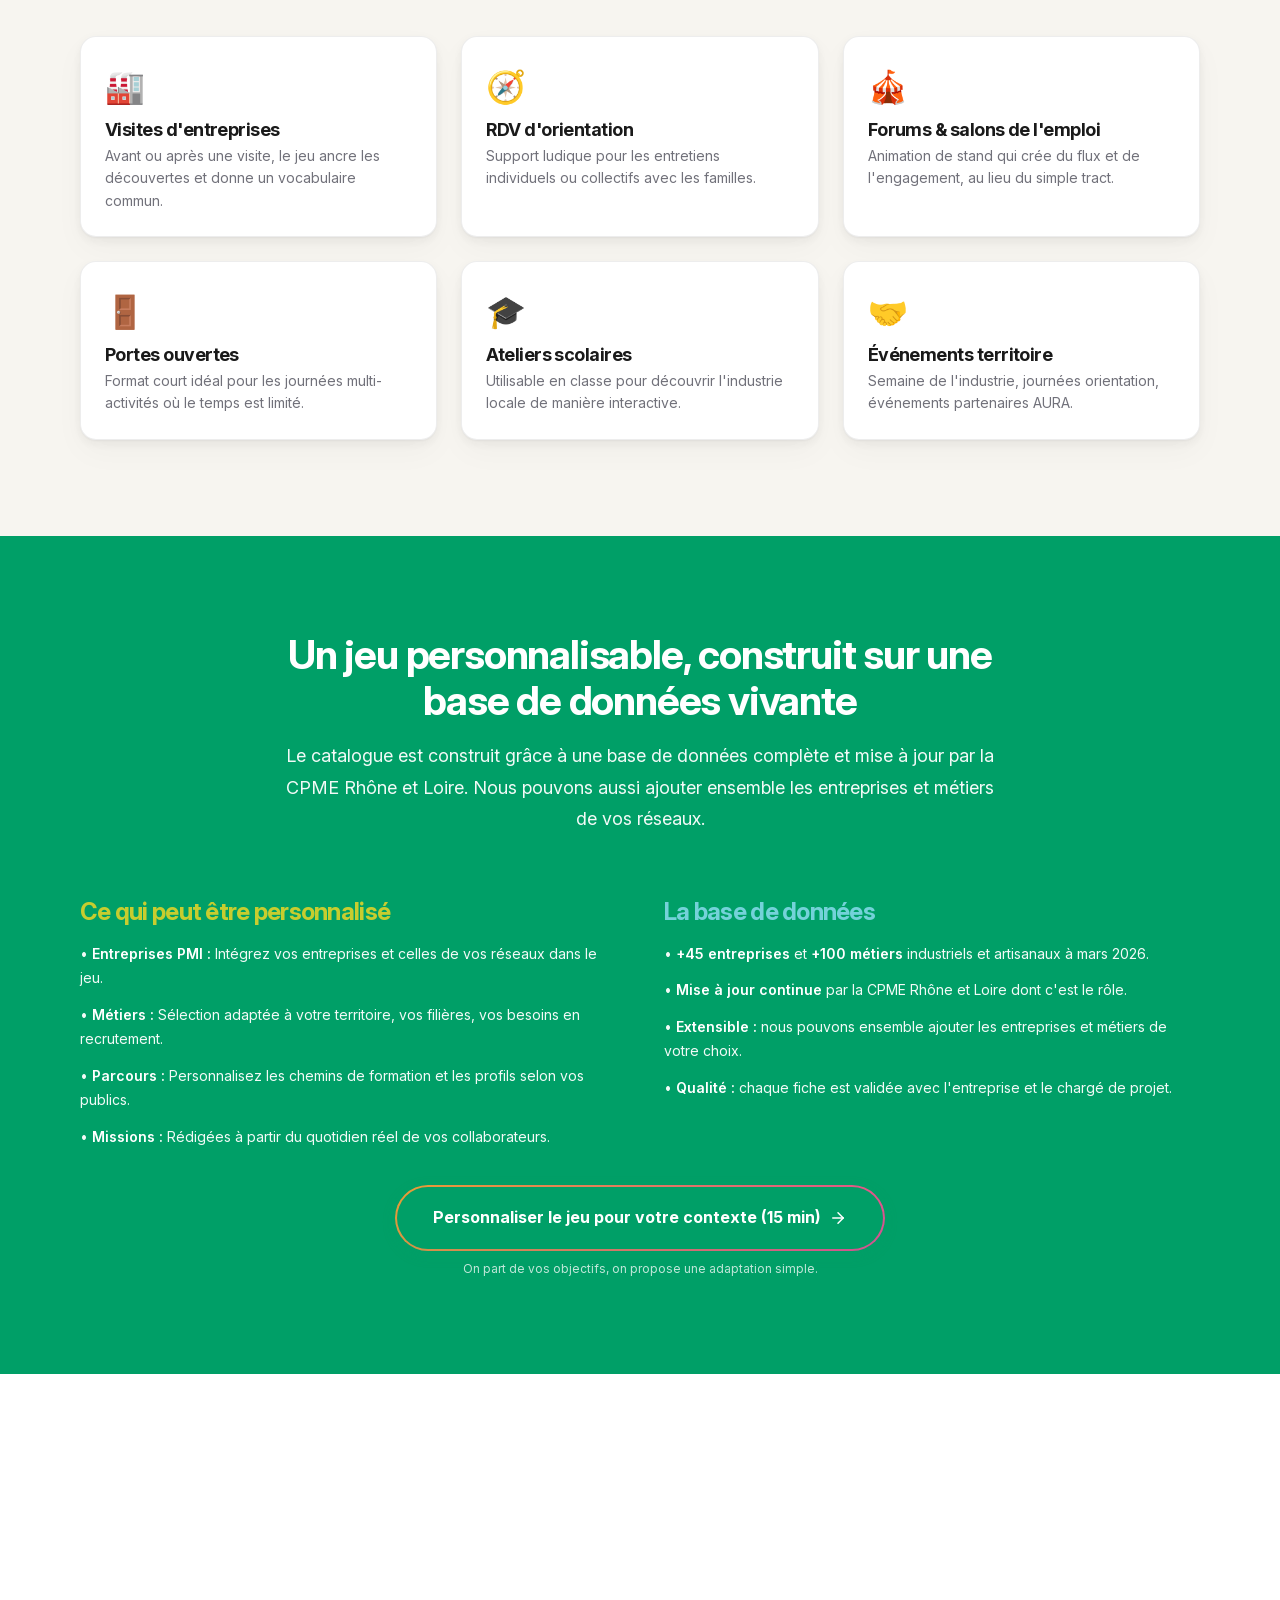
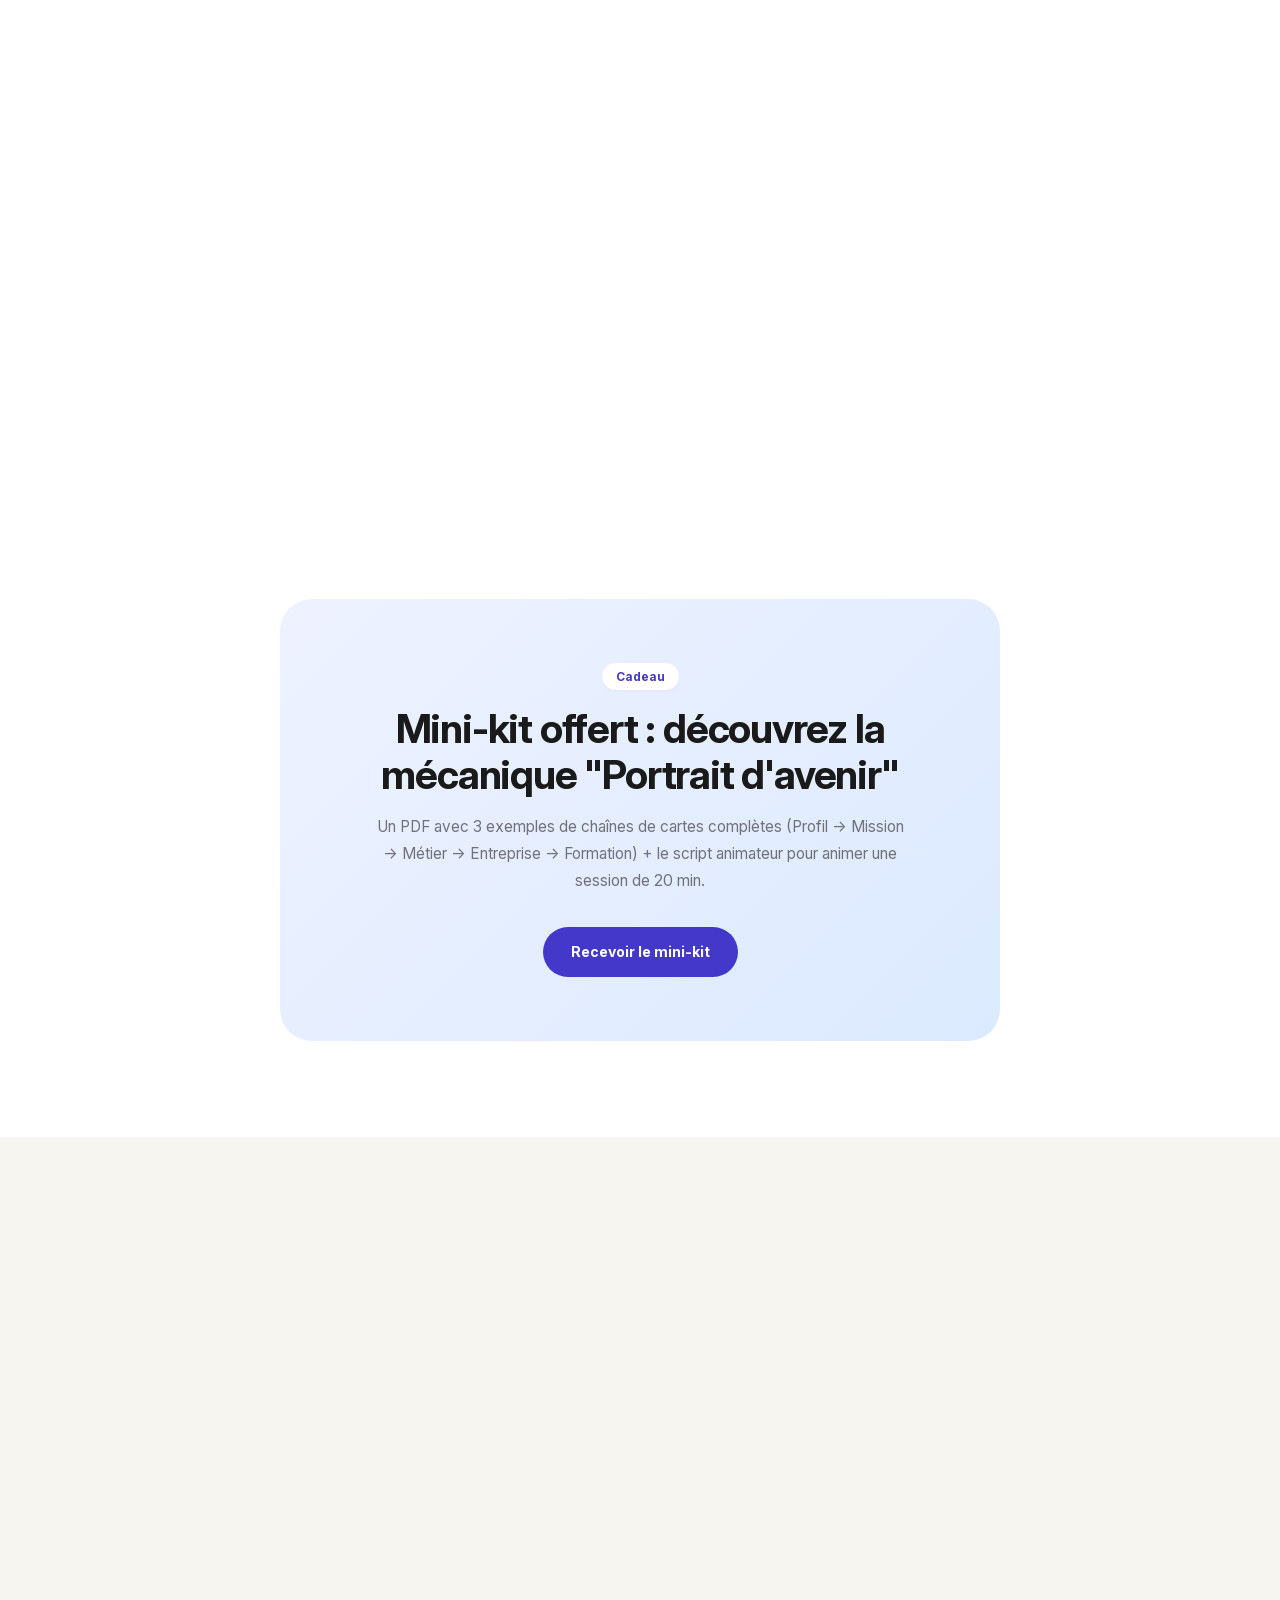
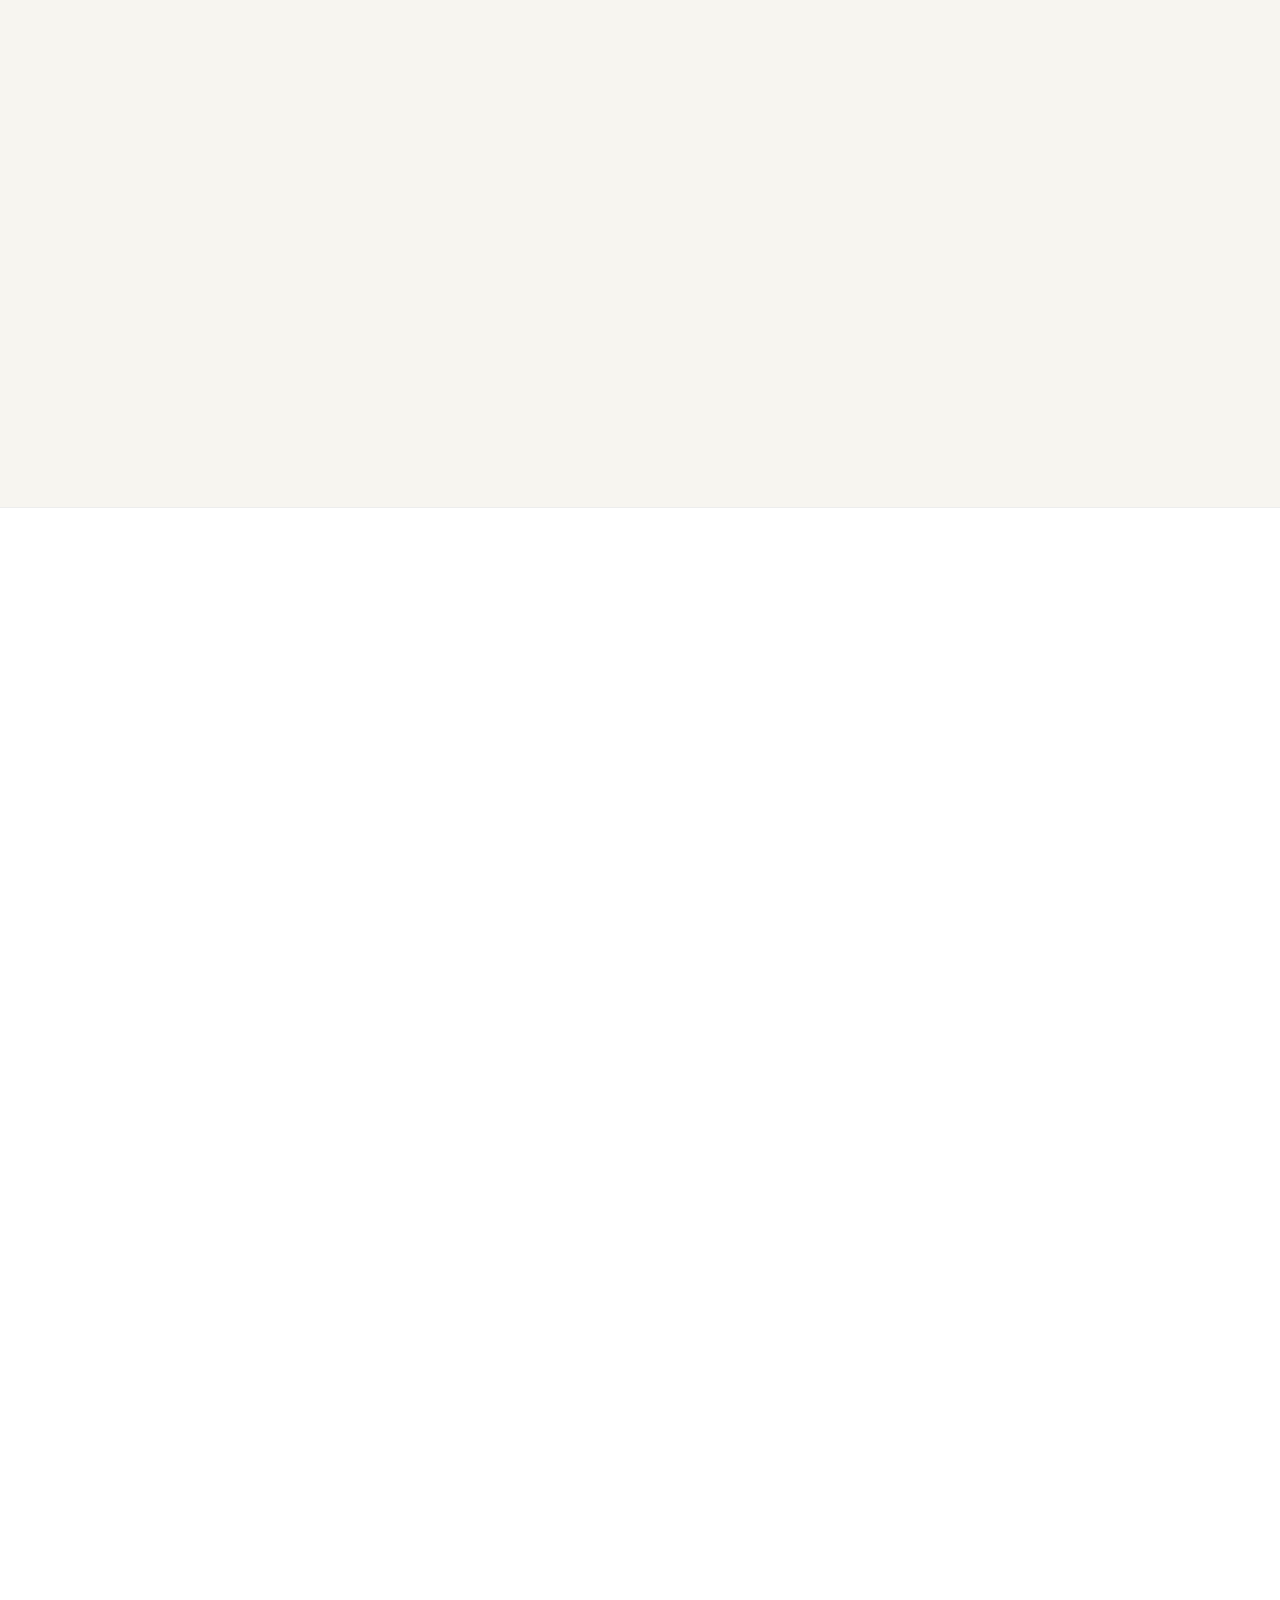
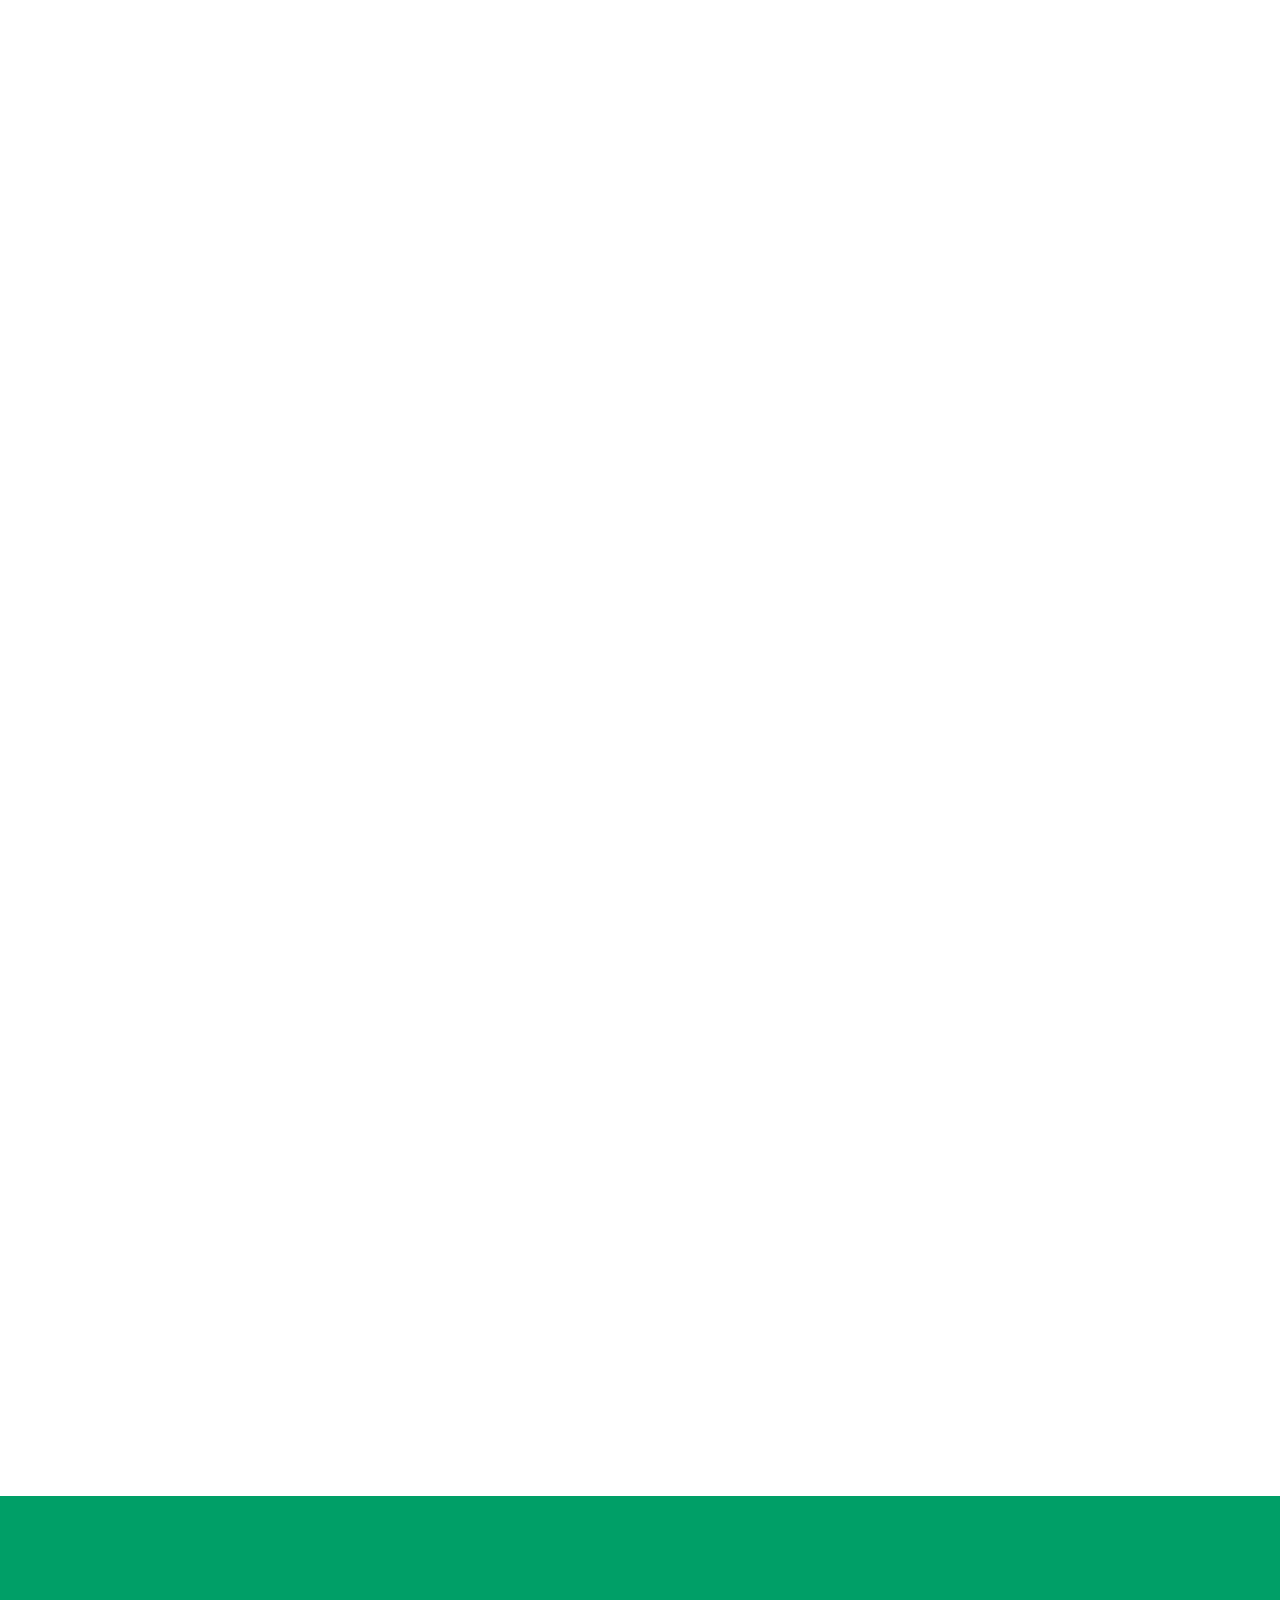
==== commit 90c7c31a: "Add partenaires page and navigation link" ====
--- a/index.html
+++ b/index.html
@@ -89,6 +89,7 @@
         <a href="#solution" class="navbar__link">Le jeu</a>
         <a href="#deploiement" class="navbar__link">Déployer</a>
         <a href="#metiers" class="navbar__link">Métiers</a>
+        <a href="partenaires.html" class="navbar__link">Partenaires</a>
         <a href="#mission" class="navbar__link">Mission</a>
         <a href="#faq" class="navbar__link">FAQ</a>
         <a href="https://cal.com/fabrice-liut/15-min-meeting" target="_blank" rel="noopener noreferrer" class="btn btn--sm btn--primary">Réserver une démo</a>
@@ -104,6 +105,7 @@
       <a href="#solution" class="navbar__link">Le jeu</a>
       <a href="#deploiement" class="navbar__link">Déployer</a>
       <a href="#metiers" class="navbar__link">Métiers</a>
+      <a href="partenaires.html" class="navbar__link">Partenaires</a>
       <a href="#mission" class="navbar__link">Mission</a>
       <a href="#faq" class="navbar__link">FAQ</a>
       <a href="https://liutnotes.notion.site/7604c2d017634177879ed982bfdc693f" target="_blank" rel="noopener noreferrer" class="btn btn--primary">Recevoir le kit (PDF)</a>
--- a/styles/fonts.min.css
+++ b/styles/fonts.min.css
@@ -1 +1 @@
-@font-face{ font-family:'Inter'; src:url('../assets/fonts/Inter-variable.woff2') format('woff2'); font-weight:100 900; font-display:swap; font-style:normal;}@font-face{ font-family:'Geist Mono'; src:url('../assets/fonts/GeistMono-variable.woff2') format('woff2'); font-weight:100 900; font-display:swap; font-style:normal;}.hero__image{content:url('../assets/cartes-fi-hero.svg');object-position:center;}+@font-face{font-family:Inter;src:url('../assets/fonts/Inter-variable.woff2') format('woff2');font-weight:100 900;font-display:swap;font-style:normal}@font-face{font-family:'Geist Mono';src:url('../assets/fonts/GeistMono-variable.woff2') format('woff2');font-weight:100 900;font-display:swap;font-style:normal}.hero__image{content:url('../assets/cartes-fi-hero.svg');object-position:center}
--- a/styles/tokens.min.css
+++ b/styles/tokens.min.css
@@ -1 +1 @@
-:root{  --color-base:#F7F5F0; --color-surface:#FFFFFF; --color-surface-2:#EFECE5; --color-text:#1A1A1A; --color-muted:#71717A; --color-primary:#009F67; --color-primary-dark:#007A4F; --color-accent:#F59E33; --color-accent-dark:#D9861A; --color-success:#00A895; --color-warning:#C7CD2F; --color-sky:#74D2D9; --color-lime:#C7CD2F; --color-teal:#00A895; --color-dark:#009F67; --color-dark-surface:#008856;  --color-card-metier:#F59E33; --color-card-mission:#74D2D9; --color-card-impact:#009F67; --color-card-profil:#C7CD2F; --color-card-formation:#00A895;  --radius-xs:4px; --radius-sm:8px; --radius-md:12px; --radius-card:16px; --radius-lg:24px; --radius-pill:9999px; --radius-modal:32px;  --shadow-card: 0 1px 2px rgba(26,26,26,0.04), 0 4px 12px rgba(26,26,26,0.06), 0 12px 32px rgba(26,26,26,0.03); --shadow-elevate: 0 2px 4px rgba(26,26,26,0.06), 0 8px 24px rgba(26,26,26,0.1), 0 24px 48px rgba(26,26,26,0.06); --shadow-inset: inset 0 2px 4px rgba(26,26,26,0.06); --shadow-subtle: 0 1px 3px rgba(26,26,26,0.04); --shadow-glow-primary: 0 4px 20px rgba(0,159,103,0.15); --shadow-glow-accent: 0 4px 20px rgba(245,158,51,0.15);  --border-1:1px solid rgba(26,26,26,0.08); --border-hairline:0.5px solid rgba(26,26,26,0.06); --border-strong:2px solid rgba(26,26,26,0.12); --border-card-edge:3px solid;  --text-h1:clamp(2.5rem,5vw,3.75rem); --text-h2:clamp(1.875rem,3.5vw,2.5rem); --text-h3:clamp(1.25rem,2vw,1.5rem); --text-h4:1.125rem; --text-p:1rem; --text-small:0.875rem; --text-xs:0.75rem; --leading-tight:1.15; --leading-snug:1.3; --leading-normal:1.6; --leading-relaxed:1.75; --tracking-tight:-0.02em; --tracking-normal:0; --tracking-wide:0.02em; --tracking-wider:0.05em; --tracking-widest:0.1em;  --font-display:'Inter',sans-serif; --font-body:'Inter',sans-serif; --font-mono:'Geist Mono',monospace;  --space-1:8px; --space-2:16px; --space-3:24px; --space-4:32px; --space-5:40px; --space-6:48px; --space-7:56px; --space-8:64px; --space-9:80px; --space-10:96px; --space-half:4px;  --container-max:1200px; --container-narrow:800px; --container-wide:1400px; --gutter:var(--space-3); --gutter-lg:var(--space-5); --section-gap:var(--space-10);      --ease-out:cubic-bezier(0.25,0.46,0.45,0.94); --ease-spring:cubic-bezier(0.34,1.56,0.64,1); --duration-fast:150ms; --duration-base:250ms; --duration-slow:400ms;  --z-base:1; --z-card:10; --z-sticky:100; --z-overlay:200; --z-modal:300;}+:root{--color-base:#F7F5F0;--color-surface:#FFFFFF;--color-surface-2:#EFECE5;--color-text:#1A1A1A;--color-muted:#71717A;--color-primary:#009F67;--color-primary-dark:#007A4F;--color-accent:#F59E33;--color-accent-dark:#D9861A;--color-success:#00A895;--color-warning:#C7CD2F;--color-sky:#74D2D9;--color-lime:#C7CD2F;--color-teal:#00A895;--color-dark:#009F67;--color-dark-surface:#008856;--color-card-metier:#F59E33;--color-card-mission:#74D2D9;--color-card-impact:#009F67;--color-card-profil:#C7CD2F;--color-card-formation:#00A895;--radius-xs:4px;--radius-sm:8px;--radius-md:12px;--radius-card:16px;--radius-lg:24px;--radius-pill:9999px;--radius-modal:32px;--shadow-card:0 1px 2px rgba(26, 26, 26, 0.04),0 4px 12px rgba(26, 26, 26, 0.06),0 12px 32px rgba(26, 26, 26, 0.03);--shadow-elevate:0 2px 4px rgba(26, 26, 26, 0.06),0 8px 24px rgba(26, 26, 26, 0.1),0 24px 48px rgba(26, 26, 26, 0.06);--shadow-inset:inset 0 2px 4px rgba(26, 26, 26, 0.06);--shadow-subtle:0 1px 3px rgba(26, 26, 26, 0.04);--shadow-glow-primary:0 4px 20px rgba(0, 159, 103, 0.15);--shadow-glow-accent:0 4px 20px rgba(245, 158, 51, 0.15);--border-1:1px solid rgba(26, 26, 26, 0.08);--border-hairline:0.5px solid rgba(26, 26, 26, 0.06);--border-strong:2px solid rgba(26, 26, 26, 0.12);--border-card-edge:3px solid;--text-h1:clamp(2.5rem, 5vw, 3.75rem);--text-h2:clamp(1.875rem, 3.5vw, 2.5rem);--text-h3:clamp(1.25rem, 2vw, 1.5rem);--text-h4:1.125rem;--text-p:1rem;--text-small:0.875rem;--text-xs:0.75rem;--leading-tight:1.15;--leading-snug:1.3;--leading-normal:1.6;--leading-relaxed:1.75;--tracking-tight:-0.02em;--tracking-normal:0;--tracking-wide:0.02em;--tracking-wider:0.05em;--tracking-widest:0.1em;--font-display:'Inter',sans-serif;--font-body:'Inter',sans-serif;--font-mono:'Geist Mono',monospace;--space-1:8px;--space-2:16px;--space-3:24px;--space-4:32px;--space-5:40px;--space-6:48px;--space-7:56px;--space-8:64px;--space-9:80px;--space-10:96px;--space-half:4px;--container-max:1200px;--container-narrow:800px;--container-wide:1400px;--gutter:var(--space-3);--gutter-lg:var(--space-5);--section-gap:var(--space-10);--ease-out:cubic-bezier(0.25, 0.46, 0.45, 0.94);--ease-spring:cubic-bezier(0.34, 1.56, 0.64, 1);--duration-fast:150ms;--duration-base:250ms;--duration-slow:400ms;--z-base:1;--z-card:10;--z-sticky:100;--z-overlay:200;--z-modal:300}
--- a/styles/base.min.css
+++ b/styles/base.min.css
@@ -1 +1 @@
-*,*::before,*::after{ box-sizing:border-box; margin:0; padding:0;}html{ scroll-behavior:smooth; -webkit-text-size-adjust:100%;}@media (prefers-reduced-motion:reduce){ html{ scroll-behavior:auto;}}body{ font-family:var(--font-body); font-size:var(--text-p); line-height:var(--leading-normal); color:var(--color-text); background-color:var(--color-base); -webkit-font-smoothing:antialiased; -moz-osx-font-smoothing:grayscale; overflow-x:hidden;}img,picture,video,svg{ display:block; max-width:100%; height:auto;}a{ color:inherit; text-decoration:none;}button{ font:inherit; cursor:pointer; border:none; background:none;}ul,ol{ list-style:none;}h1,h2,h3,h4,h5,h6{ font-family:var(--font-display); font-weight:700; line-height:var(--leading-tight); letter-spacing:-0.03em; color:var(--color-text);}h1{ font-size:var(--text-h1); font-weight:800; letter-spacing:-0.04em;}h2{ font-size:var(--text-h2); font-weight:700; letter-spacing:-0.03em;}h3{ font-size:var(--text-h3); font-weight:700;}h4{ font-size:var(--text-h4); font-weight:600;}p{ line-height:var(--leading-normal); color:var(--color-muted);}strong{ font-weight:600;}small{ font-size:var(--text-small);}:focus-visible{ outline:3px solid var(--color-primary); outline-offset:3px; border-radius:var(--radius-xs);}.skip-link{ position:absolute; top:-100%; left:var(--space-2); background:var(--color-primary); color:white; padding:var(--space-1) var(--space-2); border-radius:var(--radius-sm); font-weight:600; z-index:9999; transition:top var(--duration-fast) var(--ease-out);}.skip-link:focus{ top:var(--space-1);}.container{ width:100%; max-width:var(--container-max); margin-inline:auto; padding-inline:var(--gutter);}.container--narrow{ max-width:var(--container-narrow);}.container--wide{ max-width:var(--container-wide);}.section{ padding-block:var(--section-gap);}.section--sm{ padding-block:var(--space-8);}.grid{ display:grid; gap:var(--gutter);}.grid--2{ grid-template-columns:1fr;}.grid--3{ grid-template-columns:1fr;}.grid--4{ grid-template-columns:1fr;}.grid--5{ grid-template-columns:1fr;}@media (min-width:480px){ .grid--5{grid-template-columns:repeat(2,1fr)}}@media (min-width:768px){ .grid--2{grid-template-columns:repeat(2,1fr)} .grid--3{grid-template-columns:repeat(3,1fr)} .grid--4{grid-template-columns:repeat(2,1fr)} .grid--5{grid-template-columns:repeat(3,1fr)}:root{ --gutter:var(--space-4);}}@media (min-width:1280px){ .grid--4{grid-template-columns:repeat(4,1fr)} .grid--5{grid-template-columns:repeat(5,1fr)}:root{ --gutter:var(--gutter-lg);}}.text-center{text-align:center}.text-left{text-align:left}.text-muted{color:var(--color-muted)}.text-primary{color:var(--color-primary)}.text-accent{color:var(--color-accent)}.text-white{color:white}.text-small{font-size:var(--text-small)}.text-xs{font-size:var(--text-xs)}.font-display{font-family:var(--font-display)}.font-bold{font-weight:700}.font-extrabold{font-weight:800}.uppercase{ text-transform:uppercase; letter-spacing:var(--tracking-widest); font-size:var(--text-xs); font-weight:600; font-family:var(--font-mono);}.mb-1{margin-bottom:var(--space-1)}.mb-2{margin-bottom:var(--space-2)}.mb-3{margin-bottom:var(--space-3)}.mb-4{margin-bottom:var(--space-4)}.mb-6{margin-bottom:var(--space-6)}.mb-8{margin-bottom:var(--space-8)}.mt-2{margin-top:var(--space-2)}.mt-4{margin-top:var(--space-4)}.reveal{ opacity:0; transform:translateY(24px); transition: opacity var(--duration-slow) var(--ease-out), transform var(--duration-slow) var(--ease-out); will-change:opacity,transform;}.reveal.is-visible{ opacity:1; transform:translateY(0);}.reveal--delay-1{transition-delay:100ms}.reveal--delay-2{transition-delay:200ms}.reveal--delay-3{transition-delay:300ms}.reveal--delay-4{transition-delay:400ms}@media (prefers-reduced-motion:reduce){ .reveal{ opacity:1; transform:none; transition:none;}}::selection{ background:rgba(0,159,103,0.15); color:var(--color-text);}::-webkit-scrollbar{ width:8px;}::-webkit-scrollbar-track{ background:var(--color-base);}::-webkit-scrollbar-thumb{ background:var(--color-surface-2,#d4d4d8); border-radius:var(--radius-pill);}+*,::after,::before{box-sizing:border-box;margin:0;padding:0}html{scroll-behavior:smooth;-webkit-text-size-adjust:100%}@media (prefers-reduced-motion:reduce){html{scroll-behavior:auto}}body{font-family:var(--font-body);font-size:var(--text-p);line-height:var(--leading-normal);color:var(--color-text);background-color:var(--color-base);-webkit-font-smoothing:antialiased;-moz-osx-font-smoothing:grayscale;overflow-x:hidden}img,picture,svg,video{display:block;max-width:100%;height:auto}a{color:inherit;text-decoration:none}button{font:inherit;cursor:pointer;border:none;background:0 0}ol,ul{list-style:none}h1,h2,h3,h4,h5,h6{font-family:var(--font-display);font-weight:700;line-height:var(--leading-tight);letter-spacing:-.03em;color:var(--color-text)}h1{font-size:var(--text-h1);font-weight:800;letter-spacing:-.04em}h2{font-size:var(--text-h2);font-weight:700;letter-spacing:-.03em}h3{font-size:var(--text-h3);font-weight:700}h4{font-size:var(--text-h4);font-weight:600}p{line-height:var(--leading-normal);color:var(--color-muted)}strong{font-weight:600}small{font-size:var(--text-small)}:focus-visible{outline:3px solid var(--color-primary);outline-offset:3px;border-radius:var(--radius-xs)}.skip-link{position:absolute;top:-100%;left:var(--space-2);background:var(--color-primary);color:#fff;padding:var(--space-1) var(--space-2);border-radius:var(--radius-sm);font-weight:600;z-index:9999;transition:top var(--duration-fast) var(--ease-out)}.skip-link:focus{top:var(--space-1)}.container{width:100%;max-width:var(--container-max);margin-inline:auto;padding-inline:var(--gutter)}.container--narrow{max-width:var(--container-narrow)}.container--wide{max-width:var(--container-wide)}.section{padding-block:var(--section-gap)}.section--sm{padding-block:var(--space-8)}.grid{display:grid;gap:var(--gutter)}.grid--2{grid-template-columns:1fr}.grid--3{grid-template-columns:1fr}.grid--4{grid-template-columns:1fr}.grid--5{grid-template-columns:1fr}@media (min-width:480px){.grid--5{grid-template-columns:repeat(2,1fr)}}@media (min-width:768px){.grid--2{grid-template-columns:repeat(2,1fr)}.grid--3{grid-template-columns:repeat(3,1fr)}.grid--4{grid-template-columns:repeat(2,1fr)}.grid--5{grid-template-columns:repeat(3,1fr)}:root{--gutter:var(--space-4)}}@media (min-width:1280px){.grid--4{grid-template-columns:repeat(4,1fr)}.grid--5{grid-template-columns:repeat(5,1fr)}:root{--gutter:var(--gutter-lg)}}.text-center{text-align:center}.text-left{text-align:left}.text-muted{color:var(--color-muted)}.text-primary{color:var(--color-primary)}.text-accent{color:var(--color-accent)}.text-white{color:#fff}.text-small{font-size:var(--text-small)}.text-xs{font-size:var(--text-xs)}.font-display{font-family:var(--font-display)}.font-bold{font-weight:700}.font-extrabold{font-weight:800}.uppercase{text-transform:uppercase;letter-spacing:var(--tracking-widest);font-size:var(--text-xs);font-weight:600;font-family:var(--font-mono)}.mb-1{margin-bottom:var(--space-1)}.mb-2{margin-bottom:var(--space-2)}.mb-3{margin-bottom:var(--space-3)}.mb-4{margin-bottom:var(--space-4)}.mb-6{margin-bottom:var(--space-6)}.mb-8{margin-bottom:var(--space-8)}.mt-2{margin-top:var(--space-2)}.mt-4{margin-top:var(--space-4)}.reveal{opacity:0;transform:translateY(24px);transition:opacity var(--duration-slow) var(--ease-out),transform var(--duration-slow) var(--ease-out);will-change:opacity,transform}.reveal.is-visible{opacity:1;transform:translateY(0)}.reveal--delay-1{transition-delay:0.1s}.reveal--delay-2{transition-delay:0.2s}.reveal--delay-3{transition-delay:0.3s}.reveal--delay-4{transition-delay:0.4s}@media (prefers-reduced-motion:reduce){.reveal{opacity:1;transform:none;transition:none}}::selection{background:rgba(0,159,103,.15);color:var(--color-text)}::-webkit-scrollbar{width:8px}::-webkit-scrollbar-track{background:var(--color-base)}::-webkit-scrollbar-thumb{background:var(--color-surface-2,#d4d4d8);border-radius:var(--radius-pill)}
--- a/styles/components.min.css
+++ b/styles/components.min.css
@@ -1 +1 @@
-.navbar{ position:fixed; top:0; left:0; right:0; z-index:var(--z-sticky); padding:var(--space-2) 0; transition:background var(--duration-base) var(--ease-out), box-shadow var(--duration-base) var(--ease-out), padding var(--duration-base) var(--ease-out);}.navbar.is-scrolled{ background:rgba(247,245,240,0.92); backdrop-filter:blur(12px); -webkit-backdrop-filter:blur(12px); box-shadow:0 1px 0 rgba(26,26,26,0.06); padding:var(--space-1) 0;}.navbar__inner{ display:flex; align-items:center; justify-content:space-between;}.navbar__logo img{ height:80px; width:auto; object-fit:contain; margin-block:-12px; transition:height var(--duration-base) var(--ease-out), margin var(--duration-base) var(--ease-out);}.navbar.is-scrolled .navbar__logo img{ height:52px; margin-block:-6px;}@media (min-width:768px){ .navbar__logo img{height:88px;margin-block:-14px} .navbar.is-scrolled .navbar__logo img{height:56px;margin-block:-8px}}@media (min-width:1024px){ .navbar__logo img{height:100px;margin-block:-18px} .navbar.is-scrolled .navbar__logo img{height:60px;margin-block:-8px}}.navbar__links{ display:none; align-items:center; gap:var(--space-3);}.navbar__link{ font-family:var(--font-body); font-size:var(--text-small); font-weight:600; color:var(--color-muted); transition:color var(--duration-fast); position:relative;}.navbar__link::after{ content:''; position:absolute; bottom:-4px; left:0; width:0; height:2px; background:var(--color-primary); border-radius:var(--radius-pill); transition:width var(--duration-base) var(--ease-out);}.navbar__link:hover{color:var(--color-text)}.navbar__link:hover::after{width:100%}@media (min-width:1024px){ .navbar__links{display:flex}}.navbar__toggle{ display:flex; align-items:center; justify-content:center; width:44px; height:44px; border-radius:var(--radius-sm); color:var(--color-text); -webkit-tap-highlight-color:transparent; position:relative; z-index:calc(var(--z-overlay) + 1);}@media (min-width:1024px){ .navbar__toggle{display:none}}.navbar__toggle-bar{ display:block; width:22px; height:2px; background:currentColor; border-radius:1px; transition:transform var(--duration-base) var(--ease-out), opacity var(--duration-fast); position:relative;}.navbar__toggle-bar::before,.navbar__toggle-bar::after{ content:''; position:absolute; left:0; width:100%; height:100%; background:currentColor; border-radius:1px; transition:inherit;}.navbar__toggle-bar::before{transform:translateY(-7px)}.navbar__toggle-bar::after{transform:translateY(7px)}.navbar__toggle[aria-expanded="true"] .navbar__toggle-bar{ background:transparent;}.navbar__toggle[aria-expanded="true"] .navbar__toggle-bar::before{ transform:rotate(45deg);}.navbar__toggle[aria-expanded="true"] .navbar__toggle-bar::after{ transform:rotate(-45deg);}.navbar__mobile{ display:none; position:fixed; inset:0; width:100vw; height:100vh; height:100dvh; background:rgba(247,245,240,0.98); backdrop-filter:blur(16px); z-index:var(--z-overlay); padding:var(--space-5) var(--gutter); padding-top:100px; flex-direction:column; align-items:center; justify-content:flex-start; gap:var(--space-2); overflow-y:auto; -webkit-overflow-scrolling:touch;}.navbar__mobile.is-open{ display:flex;}.navbar__mobile .navbar__link{ font-size:var(--text-h3); color:var(--color-text);}.btn{ display:inline-flex; align-items:center; justify-content:center; gap:var(--space-1); font-family:var(--font-body); font-weight:700; font-size:var(--text-small); padding:14px 28px; border-radius:var(--radius-pill); transition: transform var(--duration-fast) var(--ease-spring), box-shadow var(--duration-base) var(--ease-out), background var(--duration-fast); white-space:nowrap; text-decoration:none; -webkit-tap-highlight-color:transparent;}.btn:hover{ transform:translateY(-2px);}.btn:active{ transform:translateY(0) scale(0.98);}@media (prefers-reduced-motion:reduce){ .btn:hover, .btn:active{ transform:none;}}.btn--primary{ background:var(--color-accent); color:white; box-shadow:0 4px 16px rgba(245,158,51,0.25);}.btn--primary:hover{ background:var(--color-accent-dark); box-shadow:0 6px 24px rgba(245,158,51,0.35);}.btn--secondary{ background:white; color:var(--color-primary); border:2px solid var(--color-primary);}.btn--secondary:hover{ background:var(--color-primary); color:white;}.btn--dark{ background:var(--color-dark); color:white; box-shadow:0 4px 16px rgba(0,159,103,0.2);}.btn--dark:hover{ background:var(--color-dark-surface);}.btn--ghost{ background:transparent; color:var(--color-primary); padding:var(--space-1) 0; border-radius:0;}.btn--ghost:hover{ transform:none; color:var(--color-primary-dark);}.btn--sm{ padding:10px 20px; font-size:var(--text-xs);}.btn--lg{ padding:18px 36px; font-size:var(--text-p);}@media (max-width:479px){ .btn--lg{ padding:14px 24px; font-size:var(--text-small);} .btn{ max-width:100%; white-space:normal; text-align:center;}}.btn__icon{ width:18px; height:18px; flex-shrink:0;}.section-header{ text-align:center; max-width:720px; margin-inline:auto; margin-bottom:var(--space-8);}.section-header__overline{ display:inline-block; font-family:var(--font-mono); font-size:var(--text-xs); font-weight:500; text-transform:uppercase; letter-spacing:var(--tracking-widest); color:var(--color-primary); margin-bottom:var(--space-1);}.section-header__title{ margin-bottom:var(--space-2);}.section-header__subtitle{ font-size:clamp(1rem,1.5vw,1.125rem); color:var(--color-muted); line-height:var(--leading-relaxed);}.card{ background:var(--color-surface); border-radius:var(--radius-card); box-shadow:var(--shadow-card); border:var(--border-1); overflow:hidden; position:relative; contain:layout style; transition: transform var(--duration-base) var(--ease-out), box-shadow var(--duration-base) var(--ease-out);}.card:hover{ box-shadow:var(--shadow-elevate); transform:translateY(-4px) perspective(600px) rotateX(-1deg) rotateY(2deg);}@media (prefers-reduced-motion:reduce){ .card:hover{ transform:none;}}.card::before{ content:''; display:block; height:4px; background:var(--card-color,var(--color-primary));}.card__serial{ position:absolute; bottom:var(--space-1); right:var(--space-2); font-family:var(--font-mono); font-size:10px; font-weight:400; letter-spacing:var(--tracking-wider); color:rgba(26,26,26,0.1); pointer-events:none;}.card__body{ padding:var(--space-3);}@media (max-width:479px){ .card__body{ padding:var(--space-2) var(--space-2) var(--space-3);}}.card__icon{ width:48px; height:48px; border-radius:var(--radius-md); display:flex; align-items:center; justify-content:center; margin-bottom:var(--space-2); color:white; background:var(--card-color,var(--color-primary));}.card__title{ font-size:var(--text-h4); margin-bottom:var(--space-1);}.card__text{ font-size:var(--text-small); color:var(--color-muted); line-height:var(--leading-normal);}.card--type{ text-align:center; padding:var(--space-3);}.card--type .card__icon{ margin-inline:auto; border-radius:var(--radius-pill); width:56px; height:56px;}.card--type .card__title{ font-size:var(--text-p);}.card--type .card__text{ font-size:var(--text-small); line-height:var(--leading-relaxed);}.card--pack{ display:flex; flex-direction:column; height:100%;}.card--pack .card__body{ flex:1; display:flex; flex-direction:column;}.card--pack .card__footer{ padding:0 var(--space-3) var(--space-3);}.card--featured{ border:2px solid var(--color-primary); position:relative; overflow:visible;}.card--featured::before{ display:none;}.card--featured .card__badge-top{ position:absolute; top:0; left:50%; transform:translate(-50%,-50%); background:var(--color-primary); color:white; padding:4px 16px; border-radius:var(--radius-pill); font-size:var(--text-xs); font-weight:600; font-family:var(--font-mono); text-transform:uppercase; letter-spacing:var(--tracking-wider); white-space:nowrap; z-index:2;}.card--testimonial{ padding:var(--space-3);}.card--testimonial .card__stars{ color:#FBBF24; font-size:1rem; margin-bottom:var(--space-2); letter-spacing:2px;}.card--testimonial .card__quote{ font-size:var(--text-small); color:var(--color-text); font-style:italic; line-height:var(--leading-relaxed); margin-bottom:var(--space-3);}.card--testimonial .card__author{ font-weight:700; font-size:var(--text-small); color:var(--color-text);}.card--testimonial .card__role{ font-size:var(--text-xs); color:var(--color-muted);}.card--job{ display:flex; flex-direction:column; height:100%;}.card--job::before{ display:none;}.card--job .card__header{ padding:var(--space-3); color:white; position:relative; overflow:hidden;}.card--job .card__header-bg{ position:absolute; top:0; right:0; opacity:0.1;}.card--job .card__tag{ display:inline-flex; align-items:center; gap:4px; padding:3px 10px; border-radius:var(--radius-sm); background:rgba(255,255,255,0.2); backdrop-filter:blur(4px); font-size:10px; font-weight:700; text-transform:uppercase; letter-spacing:var(--tracking-wider);}.card--job .card__status{ display:inline-flex; align-items:center; gap:3px; padding:3px 10px; border-radius:var(--radius-pill); background:white; color:var(--color-primary); font-size:10px; font-weight:700;}.card--job .card__header-top{ display:flex; justify-content:space-between; align-items:flex-start; margin-bottom:var(--space-1);}.card--job .card__job-title{ font-size:1.375rem; font-weight:700; margin-bottom:4px;}.card--job .card__company{ opacity:0.9; font-size:var(--text-small); font-weight:500; display:flex; align-items:center; gap:4px;}.card--job .card__body{ flex:1; display:flex; flex-direction:column; gap:var(--space-2);}.card--job .card__field-label{ font-size:var(--text-xs); font-weight:700; text-transform:uppercase; letter-spacing:var(--tracking-widest); display:flex; align-items:center; gap:6px; margin-bottom:4px;}.card--job .card__field-text{ font-size:var(--text-small); line-height:var(--leading-normal);}.card--job .card__impact-box{ margin-top:auto; padding:var(--space-2); border-radius:var(--radius-md); border:var(--border-1);}.card--job .card__skills{ display:flex; flex-wrap:wrap; gap:6px; padding-top:var(--space-2); border-top:var(--border-1);}.card--job .card__skill{ padding:3px 10px; border-radius:var(--radius-sm); background:var(--color-base); font-size:10px; font-weight:600; color:var(--color-muted); border:var(--border-1);}.badge{ display:inline-flex; align-items:center; gap:4px; padding:4px 12px; border-radius:var(--radius-pill); font-family:var(--font-mono); font-size:var(--text-xs); font-weight:500; white-space:nowrap;}.badge--primary{ background:rgba(0,159,103,0.1); color:var(--color-primary);}.badge--accent{ background:rgba(245,158,51,0.1); color:var(--color-accent);}.badge--neutral{ background:var(--color-base); color:var(--color-muted);}.badge--white{ background:white; color:var(--color-text); box-shadow:var(--shadow-subtle);}.accordion{ display:flex; flex-direction:column; gap:var(--space-1);}.accordion__item{ background:var(--color-surface); border-radius:var(--radius-card); border:var(--border-1); overflow:hidden; box-shadow:var(--shadow-subtle);}.accordion__trigger{ width:100%; display:flex; align-items:center; justify-content:space-between; padding:var(--space-2) var(--space-3); font-family:var(--font-body); font-weight:700; font-size:var(--text-p); color:var(--color-text); text-align:left; transition:background var(--duration-fast);}.accordion__trigger:hover{ background:var(--color-base);}.accordion__icon{ width:20px; height:20px; flex-shrink:0; transition:transform var(--duration-base) var(--ease-out); color:var(--color-muted);}.accordion__item[open] .accordion__icon{ transform:rotate(180deg);}@media (prefers-reduced-motion:reduce){ .accordion__icon{ transition:none;}}.accordion__content{ padding:0 var(--space-3) var(--space-3); font-size:var(--text-small); color:var(--color-muted); line-height:var(--leading-relaxed);}.accordion__panel{ overflow:hidden; max-height:0; transition:max-height var(--duration-base) var(--ease-out);}.accordion__item.is-open .accordion__panel{ max-height:500px;}@media (prefers-reduced-motion:reduce){ .accordion__panel{ transition:none;} .accordion__item.is-open .accordion__panel{ max-height:none;}}.stepper{ position:relative;}.stepper__track{ display:none;}@media (min-width:768px){ .stepper__track{ display:block; position:absolute; top:32px; left:10%; right:10%; height:2px; background:var(--color-surface-2); border-radius:var(--radius-pill); z-index:0;}}.stepper__item{ text-align:center; position:relative; z-index:1;}.stepper__number{ width:64px; height:64px; margin-inline:auto; margin-bottom:var(--space-2); border-radius:var(--radius-md); transform:rotate(45deg); display:flex; align-items:center; justify-content:center; font-family:var(--font-mono); font-size:1.25rem; font-weight:700; color:white; box-shadow: 0 4px 12px rgba(0,0,0,0.1), inset 0 1px 0 rgba(255,255,255,0.2); border:4px solid white;}.stepper__number span{ transform:rotate(-45deg);}.stepper__title{ font-size:var(--text-h3); margin-bottom:var(--space-1);}.stepper__text{ font-size:var(--text-small); color:var(--color-muted); max-width:200px; margin-inline:auto; line-height:var(--leading-normal);}@media (max-width:479px){ .stepper__number{ width:48px; height:48px; font-size:1rem;} .stepper__title{ font-size:var(--text-p);}}.cta-band{ background:linear-gradient(135deg,#EEF2FF,#DBEAFE); border-radius:var(--radius-modal); padding:var(--space-6) var(--space-4); text-align:center; position:relative; overflow:hidden;}@media (min-width:768px){ .cta-band{ padding:var(--space-8);}}.cta-band__badge{ display:inline-block; background:white; padding:4px 14px; border-radius:var(--radius-pill); font-size:var(--text-xs); font-weight:700; color:#4338CA; margin-bottom:var(--space-2); box-shadow:var(--shadow-subtle);}.cta-band__title{ font-size:var(--text-h2); margin-bottom:var(--space-2);}.cta-band__text{ font-size:clamp(0.9375rem,1.2vw,1.0625rem); color:var(--color-muted); max-width:540px; margin-inline:auto; margin-bottom:var(--space-4); line-height:var(--leading-relaxed);}.cta-band__form{ display:flex; flex-direction:column; gap:var(--space-1); max-width:440px; margin-inline:auto;}@media (min-width:480px){ .cta-band__form{ flex-direction:row;}}.cta-band__input{ flex:1; padding:14px 20px; border-radius:var(--radius-pill); border:1px solid #CBD5E1; font-size:var(--text-small); font-family:var(--font-body); outline:none; transition:border-color var(--duration-fast), box-shadow var(--duration-fast);}.cta-band__input:focus{ border-color:#6366F1; box-shadow:0 0 0 3px rgba(99,102,241,0.15);}.check-list{ display:flex; flex-direction:column; gap:var(--space-1);}.check-list__item{ display:flex; align-items:flex-start; gap:var(--space-1); font-size:var(--text-p); color:var(--color-text); line-height:var(--leading-snug);}.check-list__icon{ width:22px; height:22px; flex-shrink:0; border-radius:var(--radius-pill); background:var(--color-primary); color:white; display:flex; align-items:center; justify-content:center; margin-top:2px;}.check-list__icon svg{ width:12px; height:12px;}.link{ font-weight:600; color:var(--color-primary); text-decoration:none; position:relative;}.link:hover{ text-decoration:underline; text-underline-offset:3px;}.format-card{ background:var(--color-surface); border-radius:var(--radius-card); padding:var(--space-3); text-align:center; border:var(--border-1); box-shadow:var(--shadow-subtle); transition:box-shadow var(--duration-base),transform var(--duration-base);}.format-card:hover{ box-shadow:var(--shadow-card); transform:translateY(-2px);}@media (prefers-reduced-motion:reduce){ .format-card:hover{transform:none}}.format-card__time{ display:inline-block; padding:4px 14px; border-radius:var(--radius-pill); background:var(--color-base); font-size:var(--text-xs); font-weight:500; font-family:var(--font-mono); color:var(--color-muted); margin-bottom:var(--space-2);}.format-card__title{ font-size:var(--text-h4); margin-bottom:var(--space-1);}.format-card__desc{ font-size:var(--text-small); color:var(--color-muted); line-height:var(--leading-normal);}+.navbar{position:fixed;top:0;left:0;right:0;z-index:var(--z-sticky);padding:var(--space-2) 0;transition:background var(--duration-base) var(--ease-out),box-shadow var(--duration-base) var(--ease-out),padding var(--duration-base) var(--ease-out)}.navbar.is-scrolled{background:rgba(247,245,240,.92);backdrop-filter:blur(12px);-webkit-backdrop-filter:blur(12px);box-shadow:0 1px 0 rgba(26,26,26,.06);padding:var(--space-1) 0}.navbar__inner{display:flex;align-items:center;justify-content:space-between}.navbar__logo img{height:80px;width:auto;object-fit:contain;margin-block:-12px;transition:height var(--duration-base) var(--ease-out),margin var(--duration-base) var(--ease-out)}.navbar.is-scrolled .navbar__logo img{height:52px;margin-block:-6px}@media (min-width:768px){.navbar__logo img{height:88px;margin-block:-14px}.navbar.is-scrolled .navbar__logo img{height:56px;margin-block:-8px}}@media (min-width:1024px){.navbar__logo img{height:100px;margin-block:-18px}.navbar.is-scrolled .navbar__logo img{height:60px;margin-block:-8px}}.navbar__links{display:none;align-items:center;gap:var(--space-3)}.navbar__link{font-family:var(--font-body);font-size:var(--text-small);font-weight:600;color:var(--color-muted);transition:color var(--duration-fast);position:relative}.navbar__link::after{content:'';position:absolute;bottom:-4px;left:0;width:0;height:2px;background:var(--color-primary);border-radius:var(--radius-pill);transition:width var(--duration-base) var(--ease-out)}.navbar__link:hover{color:var(--color-text)}.navbar__link:hover::after{width:100%}@media (min-width:1024px){.navbar__links{display:flex}}.navbar__toggle{display:flex;align-items:center;justify-content:center;width:44px;height:44px;border-radius:var(--radius-sm);color:var(--color-text);-webkit-tap-highlight-color:transparent;position:relative;z-index:calc(var(--z-overlay) + 1)}@media (min-width:1024px){.navbar__toggle{display:none}}.navbar__toggle-bar{display:block;width:22px;height:2px;background:currentColor;border-radius:1px;transition:transform var(--duration-base) var(--ease-out),opacity var(--duration-fast);position:relative}.navbar__toggle-bar::after,.navbar__toggle-bar::before{content:'';position:absolute;left:0;width:100%;height:100%;background:currentColor;border-radius:1px;transition:inherit}.navbar__toggle-bar::before{transform:translateY(-7px)}.navbar__toggle-bar::after{transform:translateY(7px)}.navbar__toggle[aria-expanded=true] .navbar__toggle-bar{background:0 0}.navbar__toggle[aria-expanded=true] .navbar__toggle-bar::before{transform:rotate(45deg)}.navbar__toggle[aria-expanded=true] .navbar__toggle-bar::after{transform:rotate(-45deg)}.navbar__mobile{display:none;position:fixed;inset:0;width:100vw;height:100vh;height:100dvh;background:rgba(247,245,240,.98);backdrop-filter:blur(16px);z-index:var(--z-overlay);padding:var(--space-5) var(--gutter);padding-top:100px;flex-direction:column;align-items:center;justify-content:flex-start;gap:var(--space-2);overflow-y:auto;-webkit-overflow-scrolling:touch}.navbar__mobile.is-open{display:flex}.navbar__mobile .navbar__link{font-size:var(--text-h3);color:var(--color-text)}.btn{display:inline-flex;align-items:center;justify-content:center;gap:var(--space-1);font-family:var(--font-body);font-weight:700;font-size:var(--text-small);padding:14px 28px;border-radius:var(--radius-pill);transition:transform var(--duration-fast) var(--ease-spring),box-shadow var(--duration-base) var(--ease-out),background var(--duration-fast);white-space:nowrap;text-decoration:none;-webkit-tap-highlight-color:transparent}.btn:hover{transform:translateY(-2px)}.btn:active{transform:translateY(0) scale(.98)}@media (prefers-reduced-motion:reduce){.btn:active,.btn:hover{transform:none}}.btn--primary{background:var(--color-accent);color:#fff;box-shadow:0 4px 16px rgba(245,158,51,.25)}.btn--primary:hover{background:var(--color-accent-dark);box-shadow:0 6px 24px rgba(245,158,51,.35)}.btn--secondary{background:#fff;color:var(--color-primary);border:2px solid var(--color-primary)}.btn--secondary:hover{background:var(--color-primary);color:#fff}.btn--dark{background:var(--color-dark);color:#fff;box-shadow:0 4px 16px rgba(0,159,103,.2)}.btn--dark:hover{background:var(--color-dark-surface)}.btn--ghost{background:0 0;color:var(--color-primary);padding:var(--space-1) 0;border-radius:0}.btn--ghost:hover{transform:none;color:var(--color-primary-dark)}.btn--sm{padding:10px 20px;font-size:var(--text-xs)}.btn--lg{padding:18px 36px;font-size:var(--text-p)}@media (max-width:479px){.btn--lg{padding:14px 24px;font-size:var(--text-small)}.btn{max-width:100%;white-space:normal;text-align:center}}.btn__icon{width:18px;height:18px;flex-shrink:0}.section-header{text-align:center;max-width:720px;margin-inline:auto;margin-bottom:var(--space-8)}.section-header__overline{display:inline-block;font-family:var(--font-mono);font-size:var(--text-xs);font-weight:500;text-transform:uppercase;letter-spacing:var(--tracking-widest);color:var(--color-primary);margin-bottom:var(--space-1)}.section-header__title{margin-bottom:var(--space-2)}.section-header__subtitle{font-size:clamp(1rem, 1.5vw, 1.125rem);color:var(--color-muted);line-height:var(--leading-relaxed)}.card{background:var(--color-surface);border-radius:var(--radius-card);box-shadow:var(--shadow-card);border:var(--border-1);overflow:hidden;position:relative;contain:layout style;transition:transform var(--duration-base) var(--ease-out),box-shadow var(--duration-base) var(--ease-out)}.card:hover{box-shadow:var(--shadow-elevate);transform:translateY(-4px) perspective(600px) rotateX(-1deg) rotateY(2deg)}@media (prefers-reduced-motion:reduce){.card:hover{transform:none}}.card::before{content:'';display:block;height:4px;background:var(--card-color,var(--color-primary))}.card__serial{position:absolute;bottom:var(--space-1);right:var(--space-2);font-family:var(--font-mono);font-size:10px;font-weight:400;letter-spacing:var(--tracking-wider);color:rgba(26,26,26,.1);pointer-events:none}.card__body{padding:var(--space-3)}@media (max-width:479px){.card__body{padding:var(--space-2) var(--space-2) var(--space-3)}}.card__icon{width:48px;height:48px;border-radius:var(--radius-md);display:flex;align-items:center;justify-content:center;margin-bottom:var(--space-2);color:#fff;background:var(--card-color,var(--color-primary))}.card__title{font-size:var(--text-h4);margin-bottom:var(--space-1)}.card__text{font-size:var(--text-small);color:var(--color-muted);line-height:var(--leading-normal)}.card--type{text-align:center;padding:var(--space-3)}.card--type .card__icon{margin-inline:auto;border-radius:var(--radius-pill);width:56px;height:56px}.card--type .card__title{font-size:var(--text-p)}.card--type .card__text{font-size:var(--text-small);line-height:var(--leading-relaxed)}.card--pack{display:flex;flex-direction:column;height:100%}.card--pack .card__body{flex:1;display:flex;flex-direction:column}.card--pack .card__footer{padding:0 var(--space-3) var(--space-3)}.card--featured{border:2px solid var(--color-primary);position:relative;overflow:visible}.card--featured::before{display:none}.card--featured .card__badge-top{position:absolute;top:0;left:50%;transform:translate(-50%,-50%);background:var(--color-primary);color:#fff;padding:4px 16px;border-radius:var(--radius-pill);font-size:var(--text-xs);font-weight:600;font-family:var(--font-mono);text-transform:uppercase;letter-spacing:var(--tracking-wider);white-space:nowrap;z-index:2}.card--testimonial{padding:var(--space-3)}.card--testimonial .card__stars{color:#fbbf24;font-size:1rem;margin-bottom:var(--space-2);letter-spacing:2px}.card--testimonial .card__quote{font-size:var(--text-small);color:var(--color-text);font-style:italic;line-height:var(--leading-relaxed);margin-bottom:var(--space-3)}.card--testimonial .card__author{font-weight:700;font-size:var(--text-small);color:var(--color-text)}.card--testimonial .card__role{font-size:var(--text-xs);color:var(--color-muted)}.card--job{display:flex;flex-direction:column;height:100%}.card--job::before{display:none}.card--job .card__header{padding:var(--space-3);color:#fff;position:relative;overflow:hidden}.card--job .card__header-bg{position:absolute;top:0;right:0;opacity:.1}.card--job .card__tag{display:inline-flex;align-items:center;gap:4px;padding:3px 10px;border-radius:var(--radius-sm);background:rgba(255,255,255,.2);backdrop-filter:blur(4px);font-size:10px;font-weight:700;text-transform:uppercase;letter-spacing:var(--tracking-wider)}.card--job .card__status{display:inline-flex;align-items:center;gap:3px;padding:3px 10px;border-radius:var(--radius-pill);background:#fff;color:var(--color-primary);font-size:10px;font-weight:700}.card--job .card__header-top{display:flex;justify-content:space-between;align-items:flex-start;margin-bottom:var(--space-1)}.card--job .card__job-title{font-size:1.375rem;font-weight:700;margin-bottom:4px}.card--job .card__company{opacity:.9;font-size:var(--text-small);font-weight:500;display:flex;align-items:center;gap:4px}.card--job .card__body{flex:1;display:flex;flex-direction:column;gap:var(--space-2)}.card--job .card__field-label{font-size:var(--text-xs);font-weight:700;text-transform:uppercase;letter-spacing:var(--tracking-widest);display:flex;align-items:center;gap:6px;margin-bottom:4px}.card--job .card__field-text{font-size:var(--text-small);line-height:var(--leading-normal)}.card--job .card__impact-box{margin-top:auto;padding:var(--space-2);border-radius:var(--radius-md);border:var(--border-1)}.card--job .card__skills{display:flex;flex-wrap:wrap;gap:6px;padding-top:var(--space-2);border-top:var(--border-1)}.card--job .card__skill{padding:3px 10px;border-radius:var(--radius-sm);background:var(--color-base);font-size:10px;font-weight:600;color:var(--color-muted);border:var(--border-1)}.badge{display:inline-flex;align-items:center;gap:4px;padding:4px 12px;border-radius:var(--radius-pill);font-family:var(--font-mono);font-size:var(--text-xs);font-weight:500;white-space:nowrap}.badge--primary{background:rgba(0,159,103,.1);color:var(--color-primary)}.badge--accent{background:rgba(245,158,51,.1);color:var(--color-accent)}.badge--neutral{background:var(--color-base);color:var(--color-muted)}.badge--white{background:#fff;color:var(--color-text);box-shadow:var(--shadow-subtle)}.accordion{display:flex;flex-direction:column;gap:var(--space-1)}.accordion__item{background:var(--color-surface);border-radius:var(--radius-card);border:var(--border-1);overflow:hidden;box-shadow:var(--shadow-subtle)}.accordion__trigger{width:100%;display:flex;align-items:center;justify-content:space-between;padding:var(--space-2) var(--space-3);font-family:var(--font-body);font-weight:700;font-size:var(--text-p);color:var(--color-text);text-align:left;transition:background var(--duration-fast)}.accordion__trigger:hover{background:var(--color-base)}.accordion__icon{width:20px;height:20px;flex-shrink:0;transition:transform var(--duration-base) var(--ease-out);color:var(--color-muted)}.accordion__item[open] .accordion__icon{transform:rotate(180deg)}@media (prefers-reduced-motion:reduce){.accordion__icon{transition:none}}.accordion__content{padding:0 var(--space-3) var(--space-3);font-size:var(--text-small);color:var(--color-muted);line-height:var(--leading-relaxed)}.accordion__panel{overflow:hidden;max-height:0;transition:max-height var(--duration-base) var(--ease-out)}.accordion__item.is-open .accordion__panel{max-height:500px}@media (prefers-reduced-motion:reduce){.accordion__panel{transition:none}.accordion__item.is-open .accordion__panel{max-height:none}}.stepper{position:relative}.stepper__track{display:none}@media (min-width:768px){.stepper__track{display:block;position:absolute;top:32px;left:10%;right:10%;height:2px;background:var(--color-surface-2);border-radius:var(--radius-pill);z-index:0}}.stepper__item{text-align:center;position:relative;z-index:1}.stepper__number{width:64px;height:64px;margin-inline:auto;margin-bottom:var(--space-2);border-radius:var(--radius-md);transform:rotate(45deg);display:flex;align-items:center;justify-content:center;font-family:var(--font-mono);font-size:1.25rem;font-weight:700;color:#fff;box-shadow:0 4px 12px rgba(0,0,0,.1),inset 0 1px 0 rgba(255,255,255,.2);border:4px solid #fff}.stepper__number span{transform:rotate(-45deg)}.stepper__title{font-size:var(--text-h3);margin-bottom:var(--space-1)}.stepper__text{font-size:var(--text-small);color:var(--color-muted);max-width:200px;margin-inline:auto;line-height:var(--leading-normal)}@media (max-width:479px){.stepper__number{width:48px;height:48px;font-size:1rem}.stepper__title{font-size:var(--text-p)}}.cta-band{background:linear-gradient(135deg,#eef2ff,#dbeafe);border-radius:var(--radius-modal);padding:var(--space-6) var(--space-4);text-align:center;position:relative;overflow:hidden}@media (min-width:768px){.cta-band{padding:var(--space-8)}}.cta-band__badge{display:inline-block;background:#fff;padding:4px 14px;border-radius:var(--radius-pill);font-size:var(--text-xs);font-weight:700;color:#4338ca;margin-bottom:var(--space-2);box-shadow:var(--shadow-subtle)}.cta-band__title{font-size:var(--text-h2);margin-bottom:var(--space-2)}.cta-band__text{font-size:clamp(.9375rem, 1.2vw, 1.0625rem);color:var(--color-muted);max-width:540px;margin-inline:auto;margin-bottom:var(--space-4);line-height:var(--leading-relaxed)}.cta-band__form{display:flex;flex-direction:column;gap:var(--space-1);max-width:440px;margin-inline:auto}@media (min-width:480px){.cta-band__form{flex-direction:row}}.cta-band__input{flex:1;padding:14px 20px;border-radius:var(--radius-pill);border:1px solid #cbd5e1;font-size:var(--text-small);font-family:var(--font-body);outline:0;transition:border-color var(--duration-fast),box-shadow var(--duration-fast)}.cta-band__input:focus{border-color:#6366f1;box-shadow:0 0 0 3px rgba(99,102,241,.15)}.check-list{display:flex;flex-direction:column;gap:var(--space-1)}.check-list__item{display:flex;align-items:flex-start;gap:var(--space-1);font-size:var(--text-p);color:var(--color-text);line-height:var(--leading-snug)}.check-list__icon{width:22px;height:22px;flex-shrink:0;border-radius:var(--radius-pill);background:var(--color-primary);color:#fff;display:flex;align-items:center;justify-content:center;margin-top:2px}.check-list__icon svg{width:12px;height:12px}.link{font-weight:600;color:var(--color-primary);text-decoration:none;position:relative}.link:hover{text-decoration:underline;text-underline-offset:3px}.format-card{background:var(--color-surface);border-radius:var(--radius-card);padding:var(--space-3);text-align:center;border:var(--border-1);box-shadow:var(--shadow-subtle);transition:box-shadow var(--duration-base),transform var(--duration-base)}.format-card:hover{box-shadow:var(--shadow-card);transform:translateY(-2px)}@media (prefers-reduced-motion:reduce){.format-card:hover{transform:none}}.format-card__time{display:inline-block;padding:4px 14px;border-radius:var(--radius-pill);background:var(--color-base);font-size:var(--text-xs);font-weight:500;font-family:var(--font-mono);color:var(--color-muted);margin-bottom:var(--space-2)}.format-card__title{font-size:var(--text-h4);margin-bottom:var(--space-1)}.format-card__desc{font-size:var(--text-small);color:var(--color-muted);line-height:var(--leading-normal)}
--- a/styles/sections.min.css
+++ b/styles/sections.min.css
@@ -1 +1 @@
-.hero{ position:relative; padding-top:calc(var(--space-10) + var(--space-9)); padding-bottom:var(--space-9); overflow:hidden;}.hero__grid{ display:grid; grid-template-columns:1fr; gap:var(--space-6); align-items:center;}@media (min-width:768px){ .hero__grid{ grid-template-columns:1fr 1fr; gap:var(--space-8);} .hero{ padding-top:calc(var(--space-10) + var(--space-9)); padding-bottom:var(--space-10);}}.hero__content{ text-align:center;}@media (min-width:768px){ .hero__content{ text-align:left;}}.hero__title{ margin-bottom:var(--space-3);}.hero__title-accent{ color:var(--color-accent); position:relative; display:inline;}.hero__subtitle{ font-size:clamp(1rem,1.5vw,1.125rem); color:var(--color-muted); line-height:var(--leading-relaxed); margin-bottom:var(--space-4);}.hero__ctas{ display:flex; flex-direction:column; gap:var(--space-2); align-items:center;}@media (max-width:479px){ .hero__ctas .btn{ width:100%; justify-content:center;}}@media (min-width:480px){ .hero__ctas{ flex-direction:row;}}@media (min-width:768px){ .hero__ctas{ justify-content:flex-start;}}.hero__cta-hint{ font-size:var(--text-xs); color:var(--color-muted); margin-top:6px; text-align:center;}.hero__visual{ position:relative; display:flex; align-items:center; justify-content:center;}.hero__image-wrapper{ position:relative; width:100%; max-width:480px; margin-inline:auto;}.hero__image-shadow{ position:absolute; inset:0; border-radius:40px 80px 40px 80px; background:var(--color-primary); opacity:0.12; transform:rotate(3deg) translate(12px,12px) scale(1.02);}.hero__image{ position:relative; width:100%; height:auto; aspect-ratio:4 / 3; border-radius:40px 80px 40px 80px; box-shadow:var(--shadow-elevate); border:6px solid white; object-fit:cover; transform:rotate(-2deg); content-visibility:auto;}.hero__float-badge{ position:absolute; bottom:-8px; right:-8px; background:white; padding:var(--space-2); border-radius:var(--radius-pill); box-shadow:var(--shadow-elevate); border:3px solid var(--color-accent); display:flex; flex-direction:column; align-items:center; justify-content:center; width:120px; height:120px; z-index:2;}.hero__float-badge-number{ font-family:var(--font-display); font-weight:800; font-size:1.75rem; letter-spacing:-0.03em; color:var(--color-primary); line-height:1;}.hero__float-badge-label{ font-size:var(--text-xs); font-weight:700; text-transform:uppercase; color:var(--color-muted); text-align:center; line-height:1.2;}@media (max-width:479px){ .hero__float-badge{ width:90px; height:90px; padding:var(--space-1); bottom:-6px; right:-6px;} .hero__float-badge-number{ font-size:1.25rem;}}@keyframes float{ 0%,100%{transform:translateY(0) rotate(-2deg)} 50%{transform:translateY(-8px) rotate(-1.5deg)}}.hero__image-wrapper--animated{ animation:float 6s ease-in-out infinite;}@media (prefers-reduced-motion:reduce){ .hero__image-wrapper--animated{ animation:none;}}.problem{ background:var(--color-surface);}.problem__solution-box{ background:var(--color-dark); border-radius:var(--radius-modal); padding:var(--space-4) var(--space-3); color:white; text-align:center; max-width:800px; margin-inline:auto; box-shadow:var(--shadow-elevate);}@media (max-width:479px){ .problem__solution-box{ padding:var(--space-3) var(--space-2); border-radius:var(--radius-lg);}}@media (min-width:768px){ .problem__solution-box{ padding:var(--space-6);}}.problem__solution-label{ font-family:var(--font-display); font-size:var(--text-h3); font-weight:700; color:var(--color-lime); margin-bottom:var(--space-2);}.problem__solution-text{ font-size:clamp(1rem,1.5vw,1.125rem); color:white; line-height:var(--leading-relaxed);}.problem__solution-highlight{ font-weight:700; color:white; text-decoration:underline; text-decoration-style:wavy; text-decoration-color:var(--color-accent); text-underline-offset:4px;}.game-comp{ position:relative;}.game-comp__examples{ display:grid; grid-template-columns:1fr; gap:var(--gutter); max-width:800px; margin-inline:auto;}@media (min-width:768px){ .game-comp__examples{ grid-template-columns:repeat(2,1fr);}}.game-comp__example{ background:var(--color-surface); padding:var(--space-3); border-radius:var(--radius-card); box-shadow:var(--shadow-card); border-left:4px solid var(--_example-color,var(--color-sky));}@media (max-width:479px){ .game-comp__example{ padding:var(--space-2);}}.game-comp__example-title{ font-size:var(--text-h4); font-weight:700; color:var(--_example-color,var(--color-sky)); margin-bottom:var(--space-1);}.game-comp__example-quote{ font-style:italic; color:var(--color-muted); margin-bottom:var(--space-1); font-size:var(--text-small);}.game-comp__example-detail{ font-size:var(--text-small); color:var(--color-muted); line-height:var(--leading-normal);}.progression{ background:var(--color-surface);}.formats{ background:var(--color-base);}.formats__link{ display:block; text-align:center; margin-top:var(--space-4);}.formats__link .link{ font-size:var(--text-small); line-height:var(--leading-relaxed); display:inline;}@media (max-width:479px){ .formats__link .link{ font-size:var(--text-small);}}.packs{ background:var(--color-surface);}.packs .grid--3{ padding-top:var(--space-2);}.packs .card--pack .card__body{ padding:var(--space-3); padding-bottom:var(--space-1);}.packs .card--pack .card__overline{ font-family:var(--font-display); font-size:var(--text-xs); font-weight:700; text-transform:uppercase; letter-spacing:var(--tracking-widest); color:var(--color-muted); margin-bottom:var(--space-1);}.packs .card--pack .card__pack-title{ font-size:1.375rem; font-weight:700; margin-bottom:var(--space-2);}.packs .card--pack .card__pack-desc{ font-size:var(--text-small); color:var(--color-muted); line-height:var(--leading-normal); flex:1;}.packs .card--pack .card__pack-desc strong{ color:var(--color-text);}.packs .card--pack .card__pack-list{ list-style:disc; padding-left:20px; margin:var(--space-1) 0;}.packs .card--pack .card__pack-list li{ list-style:disc; font-size:var(--text-small); color:var(--color-muted); margin-bottom:var(--space-half); line-height:var(--leading-normal);}.packs__focus{ margin-top:var(--space-6); background:#EEF2FF; border-radius:var(--radius-modal); padding:var(--space-4); border:1px solid #C7D2FE; display:grid; grid-template-columns:1fr; gap:var(--space-4); align-items:center;}@media (max-width:479px){ .packs__focus{ padding:var(--space-3); border-radius:var(--radius-lg);}}@media (min-width:768px){ .packs__focus{ grid-template-columns:2fr 1fr; padding:var(--space-5);}}.packs__focus-title{ font-size:var(--text-h3); color:#312E81; margin-bottom:var(--space-2);}.packs__focus-text{ font-size:var(--text-small); color:var(--color-text); line-height:var(--leading-relaxed);}.packs__focus-text strong{ font-weight:700;}.packs__focus-cta{ text-align:center;}.customization{ background:var(--color-dark); color:white; position:relative; overflow:hidden;}.customization__grid{ display:grid; grid-template-columns:1fr; gap:var(--space-4); text-align:left; margin-bottom:var(--space-4);}@media (min-width:768px){ .customization__grid{ grid-template-columns:repeat(2,1fr); gap:var(--space-6);}}.customization__col-title{ font-size:var(--text-h3); font-weight:700; margin-bottom:var(--space-2);}.customization__list{ display:flex; flex-direction:column; gap:var(--space-1);}.customization__list li{ font-size:var(--text-small); color:rgba(255,255,255,0.95); line-height:var(--leading-relaxed); margin-bottom:var(--space-half);}.customization__list li strong{ color:white;}.customization__cta-wrap{ text-align:center;}.customization__cta-ring{ display:inline-block; padding:2px; border-radius:var(--radius-pill); background:linear-gradient(135deg,var(--color-accent),#EC4899); max-width:100%;}@media (max-width:479px){ .customization__cta-ring .btn{ white-space:normal; text-align:center; padding:14px 20px; font-size:var(--text-small); line-height:var(--leading-snug);}}.customization__cta-hint{ font-size:var(--text-xs); color:rgba(255,255,255,0.75); margin-top:var(--space-1);}.testimonials{ background:var(--color-surface); content-visibility:auto; contain-intrinsic-size:auto 600px;}.key-numbers{ background:var(--color-dark); color:white; padding:var(--space-6) 0;}.section--compact{ padding-top:var(--space-6); padding-bottom:var(--space-6);}.key-numbers__grid{ display:grid; grid-template-columns:repeat(2,1fr); gap:var(--space-3); text-align:center;}@media (min-width:768px){ .key-numbers__grid{ grid-template-columns:repeat(4,1fr);}}.key-numbers__item{ display:flex; flex-direction:column; align-items:center; gap:var(--space-half);}.key-numbers__value{ font-family:var(--font-display); font-size:clamp(2rem,4vw,3rem); font-weight:800; letter-spacing:-0.03em; color:var(--color-accent); line-height:1.1;}.key-numbers__label{ font-size:var(--text-xs); font-weight:600; text-transform:uppercase; letter-spacing:var(--tracking-wider); color:rgba(255,255,255,0.95); line-height:1.3;}.pour-qui{ background:var(--color-base);}.game-output{ margin-top:var(--space-6);}.game-output__inner{ background:var(--color-surface); border-radius:var(--radius-modal); padding:var(--space-4); box-shadow:var(--shadow-card); border:2px solid var(--color-primary);}@media (min-width:768px){ .game-output__inner{ padding:var(--space-5);}}.game-output__title{ font-size:var(--text-h3); text-align:center; margin-bottom:var(--space-4); color:var(--color-primary);}.game-output__grid{ display:grid; grid-template-columns:1fr; gap:var(--space-3);}@media (min-width:768px){ .game-output__grid{ grid-template-columns:repeat(2,1fr);}}.game-output__item{ display:flex; gap:var(--space-2); align-items:flex-start;}.game-output__icon{ font-size:1.5rem; flex-shrink:0; width:40px; text-align:center;}.game-output__item p{ font-size:var(--text-small); color:var(--color-muted); line-height:var(--leading-relaxed);}.game-output__item strong{ color:var(--color-text);}.deploiement{ background:var(--color-surface); content-visibility:auto; contain-intrinsic-size:auto 800px;}.synergie{ background:var(--color-base);}.synergie__grid{ display:grid; grid-template-columns:1fr; gap:var(--space-3);}@media (min-width:480px){ .synergie__grid{ grid-template-columns:repeat(2,1fr);}}@media (min-width:768px){ .synergie__grid{ grid-template-columns:repeat(3,1fr);}}.synergie__item{ background:var(--color-surface); border-radius:var(--radius-card); padding:var(--space-3); box-shadow:var(--shadow-card); border:var(--border-1); transition:transform var(--duration-base) var(--ease-out), box-shadow var(--duration-base) var(--ease-out);}.synergie__item:hover{ transform:translateY(-4px); box-shadow:var(--shadow-elevate);}@media (prefers-reduced-motion:reduce){ .synergie__item:hover{ transform:none;}}.synergie__icon{ font-size:2rem; display:block; margin-bottom:var(--space-1);}.synergie__item h3{ font-size:var(--text-h4); margin-bottom:var(--space-half);}.synergie__item p{ font-size:var(--text-small); color:var(--color-muted); line-height:var(--leading-normal);}.mini-kit{ background:var(--color-surface);}.faq{ background:var(--color-base); content-visibility:auto; contain-intrinsic-size:auto 800px;}.catalogue{ background:var(--color-surface); border-top:var(--border-1); content-visibility:auto; contain-intrinsic-size:auto 1200px;}.impact{ background:var(--color-dark); color:white; position:relative; overflow:hidden;}.impact .stepper__number{ border-color:var(--color-lime); background:var(--color-primary);}.impact .stepper__title{ color:var(--color-lime);}.impact .stepper__text{ color:rgba(255,255,255,0.95);}@media (min-width:768px){ .impact .stepper__track{ background:rgba(255,255,255,0.08);}}.footer{ background:#1A1A1A; color:white; padding:var(--space-8) 0 var(--space-4);}.footer__brand{ margin-bottom:var(--space-6);}.footer__brand img{ height:80px; width:auto; margin-inline:auto;}@media (min-width:768px){ .footer__brand img{ height:96px;}}.footer__ctas{ display:flex; flex-direction:column; gap:var(--space-2); justify-content:center; align-items:center; margin-bottom:var(--space-8);}@media (max-width:479px){ .footer__ctas .btn{ width:100%; justify-content:center;}}@media (min-width:480px){ .footer__ctas{ flex-direction:row;}}.footer__partners-label{ font-size:var(--text-xs); text-transform:uppercase; letter-spacing:var(--tracking-widest); font-weight:700; color:var(--color-sky); margin-bottom:var(--space-4);}.footer__partners{ display:flex; flex-wrap:wrap; justify-content:center; align-items:center; gap:var(--space-4); margin-bottom:var(--space-6);}.footer__partner-logo{ height:60px; width:auto; aspect-ratio:1 / 1; object-fit:contain; background:white; border-radius:var(--radius-md); padding:var(--space-1);}@media (min-width:480px){ .footer__partner-logo{ height:72px;}}@media (min-width:768px){ .footer__partner-logo{ height:80px;}}.footer__bottom{ border-top:1px solid rgba(255,255,255,0.15); padding-top:var(--space-4); font-size:var(--text-xs); color:rgba(255,255,255,0.85);}+.hero{position:relative;padding-top:calc(var(--space-10) + var(--space-9));padding-bottom:var(--space-9);overflow:hidden}.hero__grid{display:grid;grid-template-columns:1fr;gap:var(--space-6);align-items:center}@media (min-width:768px){.hero__grid{grid-template-columns:1fr 1fr;gap:var(--space-8)}.hero{padding-top:calc(var(--space-10) + var(--space-9));padding-bottom:var(--space-10)}}.hero__content{text-align:center}@media (min-width:768px){.hero__content{text-align:left}}.hero__title{margin-bottom:var(--space-3)}.hero__title-accent{color:var(--color-accent);position:relative;display:inline}.hero__subtitle{font-size:clamp(1rem, 1.5vw, 1.125rem);color:var(--color-muted);line-height:var(--leading-relaxed);margin-bottom:var(--space-4)}.hero__ctas{display:flex;flex-direction:column;gap:var(--space-2);align-items:center}@media (max-width:479px){.hero__ctas .btn{width:100%;justify-content:center}}@media (min-width:480px){.hero__ctas{flex-direction:row}}@media (min-width:768px){.hero__ctas{justify-content:flex-start}}.hero__cta-hint{font-size:var(--text-xs);color:var(--color-muted);margin-top:6px;text-align:center}.hero__visual{position:relative;display:flex;align-items:center;justify-content:center}.hero__image-wrapper{position:relative;width:100%;max-width:480px;margin-inline:auto}.hero__image-shadow{position:absolute;inset:0;border-radius:40px 80px 40px 80px;background:var(--color-primary);opacity:.12;transform:rotate(3deg) translate(12px,12px) scale(1.02)}.hero__image{position:relative;width:100%;height:auto;aspect-ratio:4/3;border-radius:40px 80px 40px 80px;box-shadow:var(--shadow-elevate);border:6px solid #fff;object-fit:cover;transform:rotate(-2deg);content-visibility:auto}.hero__float-badge{position:absolute;bottom:-8px;right:-8px;background:#fff;padding:var(--space-2);border-radius:var(--radius-pill);box-shadow:var(--shadow-elevate);border:3px solid var(--color-accent);display:flex;flex-direction:column;align-items:center;justify-content:center;width:120px;height:120px;z-index:2}.hero__float-badge-number{font-family:var(--font-display);font-weight:800;display:block;text-align:center;color:var(--color-primary)}.hero__float-badge-number-big{font-weight:800;font-size:1.9rem;letter-spacing:-.03em;line-height:1}.hero__float-badge-number-unit{display:block;font-size:.95rem;font-weight:700;line-height:1}.hero__float-badge-label{font-size:var(--text-xs);font-weight:700;text-transform:uppercase;color:var(--color-muted);text-align:center;line-height:1.2}@media (max-width:479px){.hero__float-badge{width:90px;height:90px;padding:var(--space-1);bottom:-6px;right:-6px}.hero__float-badge-number{font-size:1.25rem}}@keyframes float{0%,100%{transform:translateY(0) rotate(-2deg)}50%{transform:translateY(-8px) rotate(-1.5deg)}}.hero__image-wrapper--animated{animation:float 6s ease-in-out infinite}@media (prefers-reduced-motion:reduce){.hero__image-wrapper--animated{animation:none}}.problem{background:var(--color-surface)}.problem__solution-box{background:var(--color-dark);border-radius:var(--radius-modal);padding:var(--space-4) var(--space-3);color:#fff;text-align:center;max-width:800px;margin-inline:auto;box-shadow:var(--shadow-elevate)}@media (max-width:479px){.problem__solution-box{padding:var(--space-3) var(--space-2);border-radius:var(--radius-lg)}}@media (min-width:768px){.problem__solution-box{padding:var(--space-6)}}.problem__solution-label{font-family:var(--font-display);font-size:var(--text-h3);font-weight:700;color:var(--color-lime);margin-bottom:var(--space-2)}.problem__solution-text{font-size:clamp(1rem, 1.5vw, 1.125rem);color:#fff;line-height:var(--leading-relaxed)}.problem__solution-highlight{font-weight:700;color:#fff;text-decoration:underline;text-decoration-style:wavy;text-decoration-color:var(--color-accent);text-underline-offset:4px}.game-comp{position:relative}.game-comp__examples{display:grid;grid-template-columns:1fr;gap:var(--gutter);max-width:800px;margin-inline:auto}@media (min-width:768px){.game-comp__examples{grid-template-columns:repeat(2,1fr)}}.game-comp__example{background:var(--color-surface);padding:var(--space-3);border-radius:var(--radius-card);box-shadow:var(--shadow-card);border-left:4px solid var(--_example-color,var(--color-sky))}@media (max-width:479px){.game-comp__example{padding:var(--space-2)}}.game-comp__example-title{font-size:var(--text-h4);font-weight:700;color:var(--_example-color,var(--color-sky));margin-bottom:var(--space-1)}.game-comp__example-quote{font-style:italic;color:var(--color-muted);margin-bottom:var(--space-1);font-size:var(--text-small)}.game-comp__example-detail{font-size:var(--text-small);color:var(--color-muted);line-height:var(--leading-normal)}.progression{background:var(--color-surface)}.formats{background:var(--color-base)}.formats__link{display:block;text-align:center;margin-top:var(--space-4)}.formats__link .link{font-size:var(--text-small);line-height:var(--leading-relaxed);display:inline}@media (max-width:479px){.formats__link .link{font-size:var(--text-small)}}.packs{background:var(--color-surface)}.packs .grid--3{padding-top:var(--space-2)}.packs .card--pack .card__body{padding:var(--space-3);padding-bottom:var(--space-1)}.packs .card--pack .card__overline{font-family:var(--font-display);font-size:var(--text-xs);font-weight:700;text-transform:uppercase;letter-spacing:var(--tracking-widest);color:var(--color-muted);margin-bottom:var(--space-1)}.packs .card--pack .card__pack-title{font-size:1.375rem;font-weight:700;margin-bottom:var(--space-2)}.packs .card--pack .card__pack-desc{font-size:var(--text-small);color:var(--color-muted);line-height:var(--leading-normal);flex:1}.packs .card--pack .card__pack-desc strong{color:var(--color-text)}.packs .card--pack .card__pack-list{list-style:disc;padding-left:20px;margin:var(--space-1) 0}.packs .card--pack .card__pack-list li{list-style:disc;font-size:var(--text-small);color:var(--color-muted);margin-bottom:var(--space-half);line-height:var(--leading-normal)}.packs__focus{margin-top:var(--space-6);background:#eef2ff;border-radius:var(--radius-modal);padding:var(--space-4);border:1px solid #c7d2fe;display:grid;grid-template-columns:1fr;gap:var(--space-4);align-items:center}@media (max-width:479px){.packs__focus{padding:var(--space-3);border-radius:var(--radius-lg)}}@media (min-width:768px){.packs__focus{grid-template-columns:2fr 1fr;padding:var(--space-5)}}.packs__focus-title{font-size:var(--text-h3);color:#312e81;margin-bottom:var(--space-2)}.packs__focus-text{font-size:var(--text-small);color:var(--color-text);line-height:var(--leading-relaxed)}.packs__focus-text strong{font-weight:700}.packs__focus-cta{text-align:center}.customization{background:var(--color-dark);color:#fff;position:relative;overflow:hidden}.customization__grid{display:grid;grid-template-columns:1fr;gap:var(--space-4);text-align:left;margin-bottom:var(--space-4)}@media (min-width:768px){.customization__grid{grid-template-columns:repeat(2,1fr);gap:var(--space-6)}}.customization__col-title{font-size:var(--text-h3);font-weight:700;margin-bottom:var(--space-2)}.customization__list{display:flex;flex-direction:column;gap:var(--space-1)}.customization__list li{font-size:var(--text-small);color:rgba(255,255,255,.95);line-height:var(--leading-relaxed);margin-bottom:var(--space-half)}.customization__list li strong{color:#fff}.customization__cta-wrap{text-align:center}.customization__cta-ring{display:inline-block;padding:2px;border-radius:var(--radius-pill);background:linear-gradient(135deg,var(--color-accent),#ec4899);max-width:100%}@media (max-width:479px){.customization__cta-ring .btn{white-space:normal;text-align:center;padding:14px 20px;font-size:var(--text-small);line-height:var(--leading-snug)}}.customization__cta-hint{font-size:var(--text-xs);color:rgba(255,255,255,.75);margin-top:var(--space-1)}.testimonials{background:var(--color-surface);content-visibility:auto;contain-intrinsic-size:auto 600px}.key-numbers{background:var(--color-dark);color:#fff;padding:var(--space-6) 0}.section--compact{padding-top:var(--space-6);padding-bottom:var(--space-6)}.key-numbers__grid{display:grid;grid-template-columns:repeat(2,1fr);gap:var(--space-3);text-align:center}@media (min-width:768px){.key-numbers__grid{grid-template-columns:repeat(4,1fr)}}.key-numbers__item{display:flex;flex-direction:column;align-items:center;gap:var(--space-half)}.key-numbers__value{font-family:var(--font-display);font-size:clamp(2rem, 4vw, 3rem);font-weight:800;letter-spacing:-.03em;color:var(--color-accent);line-height:1.1}.key-numbers__label{font-size:var(--text-xs);font-weight:600;text-transform:uppercase;letter-spacing:var(--tracking-wider);color:rgba(255,255,255,.95);line-height:1.3}.pour-qui{background:var(--color-base)}.game-output{margin-top:var(--space-6)}.game-output__inner{background:var(--color-surface);border-radius:var(--radius-modal);padding:var(--space-4);box-shadow:var(--shadow-card);border:2px solid var(--color-primary)}@media (min-width:768px){.game-output__inner{padding:var(--space-5)}}.game-output__title{font-size:var(--text-h3);text-align:center;margin-bottom:var(--space-4);color:var(--color-primary)}.game-output__grid{display:grid;grid-template-columns:1fr;gap:var(--space-3)}@media (min-width:768px){.game-output__grid{grid-template-columns:repeat(2,1fr)}}.game-output__item{display:flex;gap:var(--space-2);align-items:flex-start}.game-output__icon{font-size:1.5rem;flex-shrink:0;width:40px;text-align:center}.game-output__item p{font-size:var(--text-small);color:var(--color-muted);line-height:var(--leading-relaxed)}.game-output__item strong{color:var(--color-text)}.deploiement{background:var(--color-surface);content-visibility:auto;contain-intrinsic-size:auto 800px}.synergie{background:var(--color-base)}.synergie__grid{display:grid;grid-template-columns:1fr;gap:var(--space-3)}@media (min-width:480px){.synergie__grid{grid-template-columns:repeat(2,1fr)}}@media (min-width:768px){.synergie__grid{grid-template-columns:repeat(3,1fr)}}.synergie__item{background:var(--color-surface);border-radius:var(--radius-card);padding:var(--space-3);box-shadow:var(--shadow-card);border:var(--border-1);transition:transform var(--duration-base) var(--ease-out),box-shadow var(--duration-base) var(--ease-out)}.synergie__item:hover{transform:translateY(-4px);box-shadow:var(--shadow-elevate)}@media (prefers-reduced-motion:reduce){.synergie__item:hover{transform:none}}.synergie__icon{font-size:2rem;display:block;margin-bottom:var(--space-1)}.synergie__item h3{font-size:var(--text-h4);margin-bottom:var(--space-half)}.synergie__item p{font-size:var(--text-small);color:var(--color-muted);line-height:var(--leading-normal)}.mini-kit{background:var(--color-surface)}.faq{background:var(--color-base);content-visibility:auto;contain-intrinsic-size:auto 800px}.catalogue{background:var(--color-surface);border-top:var(--border-1);content-visibility:auto;contain-intrinsic-size:auto 1200px}.impact{background:var(--color-dark);color:#fff;position:relative;overflow:hidden}.impact .stepper__number{border-color:var(--color-lime);background:var(--color-primary)}.impact .stepper__title{color:var(--color-lime)}.impact .stepper__text{color:rgba(255,255,255,.95)}@media (min-width:768px){.impact .stepper__track{background:rgba(255,255,255,.08)}}.footer{background:#1a1a1a;color:#fff;padding:var(--space-8) 0 var(--space-4)}.footer__brand{margin-bottom:var(--space-6)}.footer__brand img{height:80px;width:auto;margin-inline:auto}@media (min-width:768px){.footer__brand img{height:96px}}.footer__ctas{display:flex;flex-direction:column;gap:var(--space-2);justify-content:center;align-items:center;margin-bottom:var(--space-8)}@media (max-width:479px){.footer__ctas .btn{width:100%;justify-content:center}}@media (min-width:480px){.footer__ctas{flex-direction:row}}.footer__partners-label{font-size:var(--text-xs);text-transform:uppercase;letter-spacing:var(--tracking-widest);font-weight:700;color:var(--color-sky);margin-bottom:var(--space-4)}.footer__partners{display:flex;flex-wrap:wrap;justify-content:center;align-items:center;gap:var(--space-4);margin-bottom:var(--space-6)}.footer__partner-logo{height:60px;width:auto;aspect-ratio:1/1;object-fit:contain;background:#fff;border-radius:var(--radius-md);padding:var(--space-1)}@media (min-width:480px){.footer__partner-logo{height:72px}}@media (min-width:768px){.footer__partner-logo{height:80px}}.footer__bottom{border-top:1px solid rgba(255,255,255,.15);padding-top:var(--space-4);font-size:var(--text-xs);color:rgba(255,255,255,.85)}
--- a/styles/sections.min.css
+++ b/styles/sections.min.css
@@ -1 +1 @@
-.hero{ position:relative; padding-top:calc(var(--space-10) + var(--space-9)); padding-bottom:var(--space-9); overflow:hidden;}.hero__grid{ display:grid; grid-template-columns:1fr; gap:var(--space-6); align-items:center;}@media (min-width:768px){ .hero__grid{ grid-template-columns:1fr 1fr; gap:var(--space-8);} .hero{ padding-top:calc(var(--space-10) + var(--space-9)); padding-bottom:var(--space-10);}}.hero__content{ text-align:center;}@media (min-width:768px){ .hero__content{ text-align:left;}}.hero__title{ margin-bottom:var(--space-3);}.hero__title-accent{ color:var(--color-accent); position:relative; display:inline;}.hero__subtitle{ font-size:clamp(1rem,1.5vw,1.125rem); color:var(--color-muted); line-height:var(--leading-relaxed); margin-bottom:var(--space-4);}.hero__ctas{ display:flex; flex-direction:column; gap:var(--space-2); align-items:center;}@media (max-width:479px){ .hero__ctas .btn{ width:100%; justify-content:center;}}@media (min-width:480px){ .hero__ctas{ flex-direction:row;}}@media (min-width:768px){ .hero__ctas{ justify-content:flex-start;}}.hero__cta-hint{ font-size:var(--text-xs); color:var(--color-muted); margin-top:6px; text-align:center;}.hero__visual{ position:relative; display:flex; align-items:center; justify-content:center;}.hero__image-wrapper{ position:relative; width:100%; max-width:480px; margin-inline:auto;}.hero__image-shadow{ position:absolute; inset:0; border-radius:40px 80px 40px 80px; background:var(--color-primary); opacity:0.12; transform:rotate(3deg) translate(12px,12px) scale(1.02);}.hero__image{ position:relative; width:100%; height:auto; aspect-ratio:4 / 3; border-radius:40px 80px 40px 80px; box-shadow:var(--shadow-elevate); border:6px solid white; object-fit:cover; transform:rotate(-2deg); content-visibility:auto;}.hero__float-badge{ position:absolute; bottom:-8px; right:-8px; background:white; padding:var(--space-2); border-radius:var(--radius-pill); box-shadow:var(--shadow-elevate); border:3px solid var(--color-accent); display:flex; flex-direction:column; align-items:center; justify-content:center; width:120px; height:120px; z-index:2;}.hero__float-badge-number{ font-family:var(--font-display); font-weight:800; font-size:1.75rem; letter-spacing:-0.03em; color:var(--color-primary); line-height:1;}.hero__float-badge-label{ font-size:var(--text-xs); font-weight:700; text-transform:uppercase; color:var(--color-muted); text-align:center; line-height:1.2;}@media (max-width:479px){ .hero__float-badge{ width:90px; height:90px; padding:var(--space-1); bottom:-6px; right:-6px;} .hero__float-badge-number{ font-size:1.25rem;}}@keyframes float{ 0%,100%{transform:translateY(0) rotate(-2deg)} 50%{transform:translateY(-8px) rotate(-1.5deg)}}.hero__image-wrapper--animated{ animation:float 6s ease-in-out infinite;}@media (prefers-reduced-motion:reduce){ .hero__image-wrapper--animated{ animation:none;}}.problem{ background:var(--color-surface);}.problem__solution-box{ background:var(--color-dark); border-radius:var(--radius-modal); padding:var(--space-4) var(--space-3); color:white; text-align:center; max-width:800px; margin-inline:auto; box-shadow:var(--shadow-elevate);}@media (max-width:479px){ .problem__solution-box{ padding:var(--space-3) var(--space-2); border-radius:var(--radius-lg);}}@media (min-width:768px){ .problem__solution-box{ padding:var(--space-6);}}.problem__solution-label{ font-family:var(--font-display); font-size:var(--text-h3); font-weight:700; color:var(--color-lime); margin-bottom:var(--space-2);}.problem__solution-text{ font-size:clamp(1rem,1.5vw,1.125rem); color:white; line-height:var(--leading-relaxed);}.problem__solution-highlight{ font-weight:700; color:white; text-decoration:underline; text-decoration-style:wavy; text-decoration-color:var(--color-accent); text-underline-offset:4px;}.game-comp{ position:relative;}.game-comp__examples{ display:grid; grid-template-columns:1fr; gap:var(--gutter); max-width:800px; margin-inline:auto;}@media (min-width:768px){ .game-comp__examples{ grid-template-columns:repeat(2,1fr);}}.game-comp__example{ background:var(--color-surface); padding:var(--space-3); border-radius:var(--radius-card); box-shadow:var(--shadow-card); border-left:4px solid var(--_example-color,var(--color-sky));}@media (max-width:479px){ .game-comp__example{ padding:var(--space-2);}}.game-comp__example-title{ font-size:var(--text-h4); font-weight:700; color:var(--_example-color,var(--color-sky)); margin-bottom:var(--space-1);}.game-comp__example-quote{ font-style:italic; color:var(--color-muted); margin-bottom:var(--space-1); font-size:var(--text-small);}.game-comp__example-detail{ font-size:var(--text-small); color:var(--color-muted); line-height:var(--leading-normal);}.progression{ background:var(--color-surface);}.formats{ background:var(--color-base);}.formats__link{ display:block; text-align:center; margin-top:var(--space-4);}.formats__link .link{ font-size:var(--text-small); line-height:var(--leading-relaxed); display:inline;}@media (max-width:479px){ .formats__link .link{ font-size:var(--text-small);}}.packs{ background:var(--color-surface);}.packs .grid--3{ padding-top:var(--space-2);}.packs .card--pack .card__body{ padding:var(--space-3); padding-bottom:var(--space-1);}.packs .card--pack .card__overline{ font-family:var(--font-display); font-size:var(--text-xs); font-weight:700; text-transform:uppercase; letter-spacing:var(--tracking-widest); color:var(--color-muted); margin-bottom:var(--space-1);}.packs .card--pack .card__pack-title{ font-size:1.375rem; font-weight:700; margin-bottom:var(--space-2);}.packs .card--pack .card__pack-desc{ font-size:var(--text-small); color:var(--color-muted); line-height:var(--leading-normal); flex:1;}.packs .card--pack .card__pack-desc strong{ color:var(--color-text);}.packs .card--pack .card__pack-list{ list-style:disc; padding-left:20px; margin:var(--space-1) 0;}.packs .card--pack .card__pack-list li{ list-style:disc; font-size:var(--text-small); color:var(--color-muted); margin-bottom:var(--space-half); line-height:var(--leading-normal);}.packs__focus{ margin-top:var(--space-6); background:#EEF2FF; border-radius:var(--radius-modal); padding:var(--space-4); border:1px solid #C7D2FE; display:grid; grid-template-columns:1fr; gap:var(--space-4); align-items:center;}@media (max-width:479px){ .packs__focus{ padding:var(--space-3); border-radius:var(--radius-lg);}}@media (min-width:768px){ .packs__focus{ grid-template-columns:2fr 1fr; padding:var(--space-5);}}.packs__focus-title{ font-size:var(--text-h3); color:#312E81; margin-bottom:var(--space-2);}.packs__focus-text{ font-size:var(--text-small); color:var(--color-text); line-height:var(--leading-relaxed);}.packs__focus-text strong{ font-weight:700;}.packs__focus-cta{ text-align:center;}.customization{ background:var(--color-dark); color:white; position:relative; overflow:hidden;}.customization__grid{ display:grid; grid-template-columns:1fr; gap:var(--space-4); text-align:left; margin-bottom:var(--space-4);}@media (min-width:768px){ .customization__grid{ grid-template-columns:repeat(2,1fr); gap:var(--space-6);}}.customization__col-title{ font-size:var(--text-h3); font-weight:700; margin-bottom:var(--space-2);}.customization__list{ display:flex; flex-direction:column; gap:var(--space-1);}.customization__list li{ font-size:var(--text-small); color:rgba(255,255,255,0.95); line-height:var(--leading-relaxed); margin-bottom:var(--space-half);}.customization__list li strong{ color:white;}.customization__cta-wrap{ text-align:center;}.customization__cta-ring{ display:inline-block; padding:2px; border-radius:var(--radius-pill); background:linear-gradient(135deg,var(--color-accent),#EC4899); max-width:100%;}@media (max-width:479px){ .customization__cta-ring .btn{ white-space:normal; text-align:center; padding:14px 20px; font-size:var(--text-small); line-height:var(--leading-snug);}}.customization__cta-hint{ font-size:var(--text-xs); color:rgba(255,255,255,0.75); margin-top:var(--space-1);}.testimonials{ background:var(--color-surface); content-visibility:auto; contain-intrinsic-size:auto 600px;}.key-numbers{ background:var(--color-dark); color:white; padding:var(--space-6) 0;}.section--compact{ padding-top:var(--space-6); padding-bottom:var(--space-6);}.key-numbers__grid{ display:grid; grid-template-columns:repeat(2,1fr); gap:var(--space-3); text-align:center;}@media (min-width:768px){ .key-numbers__grid{ grid-template-columns:repeat(4,1fr);}}.key-numbers__item{ display:flex; flex-direction:column; align-items:center; gap:var(--space-half);}.key-numbers__value{ font-family:var(--font-display); font-size:clamp(2rem,4vw,3rem); font-weight:800; letter-spacing:-0.03em; color:var(--color-accent); line-height:1.1;}.key-numbers__label{ font-size:var(--text-xs); font-weight:600; text-transform:uppercase; letter-spacing:var(--tracking-wider); color:rgba(255,255,255,0.95); line-height:1.3;}.pour-qui{ background:var(--color-base);}.game-output{ margin-top:var(--space-6);}.game-output__inner{ background:var(--color-surface); border-radius:var(--radius-modal); padding:var(--space-4); box-shadow:var(--shadow-card); border:2px solid var(--color-primary);}@media (min-width:768px){ .game-output__inner{ padding:var(--space-5);}}.game-output__title{ font-size:var(--text-h3); text-align:center; margin-bottom:var(--space-4); color:var(--color-primary);}.game-output__grid{ display:grid; grid-template-columns:1fr; gap:var(--space-3);}@media (min-width:768px){ .game-output__grid{ grid-template-columns:repeat(2,1fr);}}.game-output__item{ display:flex; gap:var(--space-2); align-items:flex-start;}.game-output__icon{ font-size:1.5rem; flex-shrink:0; width:40px; text-align:center;}.game-output__item p{ font-size:var(--text-small); color:var(--color-muted); line-height:var(--leading-relaxed);}.game-output__item strong{ color:var(--color-text);}.deploiement{ background:var(--color-surface); content-visibility:auto; contain-intrinsic-size:auto 800px;}.synergie{ background:var(--color-base);}.synergie__grid{ display:grid; grid-template-columns:1fr; gap:var(--space-3);}@media (min-width:480px){ .synergie__grid{ grid-template-columns:repeat(2,1fr);}}@media (min-width:768px){ .synergie__grid{ grid-template-columns:repeat(3,1fr);}}.synergie__item{ background:var(--color-surface); border-radius:var(--radius-card); padding:var(--space-3); box-shadow:var(--shadow-card); border:var(--border-1); transition:transform var(--duration-base) var(--ease-out), box-shadow var(--duration-base) var(--ease-out);}.synergie__item:hover{ transform:translateY(-4px); box-shadow:var(--shadow-elevate);}@media (prefers-reduced-motion:reduce){ .synergie__item:hover{ transform:none;}}.synergie__icon{ font-size:2rem; display:block; margin-bottom:var(--space-1);}.synergie__item h3{ font-size:var(--text-h4); margin-bottom:var(--space-half);}.synergie__item p{ font-size:var(--text-small); color:var(--color-muted); line-height:var(--leading-normal);}.mini-kit{ background:var(--color-surface);}.faq{ background:var(--color-base); content-visibility:auto; contain-intrinsic-size:auto 800px;}.catalogue{ background:var(--color-surface); border-top:var(--border-1); content-visibility:auto; contain-intrinsic-size:auto 1200px;}.impact{ background:var(--color-dark); color:white; position:relative; overflow:hidden;}.impact .stepper__number{ border-color:var(--color-lime); background:var(--color-primary);}.impact .stepper__title{ color:var(--color-lime);}.impact .stepper__text{ color:rgba(255,255,255,0.95);}@media (min-width:768px){ .impact .stepper__track{ background:rgba(255,255,255,0.08);}}.footer{ background:#1A1A1A; color:white; padding:var(--space-8) 0 var(--space-4);}.footer__brand{ margin-bottom:var(--space-6);}.footer__brand img{ height:80px; width:auto; margin-inline:auto;}@media (min-width:768px){ .footer__brand img{ height:96px;}}.footer__ctas{ display:flex; flex-direction:column; gap:var(--space-2); justify-content:center; align-items:center; margin-bottom:var(--space-8);}@media (max-width:479px){ .footer__ctas .btn{ width:100%; justify-content:center;}}@media (min-width:480px){ .footer__ctas{ flex-direction:row;}}.footer__partners-label{ font-size:var(--text-xs); text-transform:uppercase; letter-spacing:var(--tracking-widest); font-weight:700; color:var(--color-sky); margin-bottom:var(--space-4);}.footer__partners{ display:flex; flex-wrap:wrap; justify-content:center; align-items:center; gap:var(--space-4); margin-bottom:var(--space-6);}.footer__partner-logo{ height:60px; width:auto; aspect-ratio:1 / 1; object-fit:contain; background:white; border-radius:var(--radius-md); padding:var(--space-1);}@media (min-width:480px){ .footer__partner-logo{ height:72px;}}@media (min-width:768px){ .footer__partner-logo{ height:80px;}}.footer__bottom{ border-top:1px solid rgba(255,255,255,0.15); padding-top:var(--space-4); font-size:var(--text-xs); color:rgba(255,255,255,0.85);}+.hero{position:relative;padding-top:calc(var(--space-10) + var(--space-9));padding-bottom:var(--space-9);overflow:hidden}.hero__grid{display:grid;grid-template-columns:1fr;gap:var(--space-6);align-items:center}@media (min-width:768px){.hero__grid{grid-template-columns:1fr 1fr;gap:var(--space-8)}.hero{padding-top:calc(var(--space-10) + var(--space-9));padding-bottom:var(--space-10)}}.hero__content{text-align:center}@media (min-width:768px){.hero__content{text-align:left}}.hero__title{margin-bottom:var(--space-3)}.hero__title-accent{color:var(--color-accent);position:relative;display:inline}.hero__subtitle{font-size:clamp(1rem, 1.5vw, 1.125rem);color:var(--color-muted);line-height:var(--leading-relaxed);margin-bottom:var(--space-4)}.hero__ctas{display:flex;flex-direction:column;gap:var(--space-2);align-items:center}@media (max-width:479px){.hero__ctas .btn{width:100%;justify-content:center}}@media (min-width:480px){.hero__ctas{flex-direction:row}}@media (min-width:768px){.hero__ctas{justify-content:flex-start}}.hero__cta-hint{font-size:var(--text-xs);color:var(--color-muted);margin-top:6px;text-align:center}.hero__visual{position:relative;display:flex;align-items:center;justify-content:center}.hero__image-wrapper{position:relative;width:100%;max-width:480px;margin-inline:auto}.hero__image-shadow{position:absolute;inset:0;border-radius:40px 80px 40px 80px;background:var(--color-primary);opacity:.12;transform:rotate(3deg) translate(12px,12px) scale(1.02)}.hero__image{position:relative;width:100%;height:auto;aspect-ratio:4/3;border-radius:40px 80px 40px 80px;box-shadow:var(--shadow-elevate);border:6px solid #fff;object-fit:cover;transform:rotate(-2deg);content-visibility:auto}.hero__float-badge{position:absolute;bottom:-8px;right:-8px;background:#fff;padding:var(--space-2);border-radius:var(--radius-pill);box-shadow:var(--shadow-elevate);border:3px solid var(--color-accent);display:flex;flex-direction:column;align-items:center;justify-content:center;width:120px;height:120px;z-index:2}.hero__float-badge-number{font-family:var(--font-display);font-weight:800;display:block;text-align:center;color:var(--color-primary)}.hero__float-badge-number-big{font-weight:800;font-size:1.9rem;letter-spacing:-.03em;line-height:1}.hero__float-badge-number-unit{display:block;font-size:.95rem;font-weight:700;line-height:1}.hero__float-badge-label{font-size:var(--text-xs);font-weight:700;text-transform:uppercase;color:var(--color-muted);text-align:center;line-height:1.2}@media (max-width:479px){.hero__float-badge{width:90px;height:90px;padding:var(--space-1);bottom:-6px;right:-6px}.hero__float-badge-number{font-size:1.25rem}}@keyframes float{0%,100%{transform:translateY(0) rotate(-2deg)}50%{transform:translateY(-8px) rotate(-1.5deg)}}.hero__image-wrapper--animated{animation:float 6s ease-in-out infinite}@media (prefers-reduced-motion:reduce){.hero__image-wrapper--animated{animation:none}}.problem{background:var(--color-surface)}.problem__solution-box{background:var(--color-dark);border-radius:var(--radius-modal);padding:var(--space-4) var(--space-3);color:#fff;text-align:center;max-width:800px;margin-inline:auto;box-shadow:var(--shadow-elevate)}@media (max-width:479px){.problem__solution-box{padding:var(--space-3) var(--space-2);border-radius:var(--radius-lg)}}@media (min-width:768px){.problem__solution-box{padding:var(--space-6)}}.problem__solution-label{font-family:var(--font-display);font-size:var(--text-h3);font-weight:700;color:var(--color-lime);margin-bottom:var(--space-2)}.problem__solution-text{font-size:clamp(1rem, 1.5vw, 1.125rem);color:#fff;line-height:var(--leading-relaxed)}.problem__solution-highlight{font-weight:700;color:#fff;text-decoration:underline;text-decoration-style:wavy;text-decoration-color:var(--color-accent);text-underline-offset:4px}.game-comp{position:relative}.game-comp__examples{display:grid;grid-template-columns:1fr;gap:var(--gutter);max-width:800px;margin-inline:auto}@media (min-width:768px){.game-comp__examples{grid-template-columns:repeat(2,1fr)}}.game-comp__example{background:var(--color-surface);padding:var(--space-3);border-radius:var(--radius-card);box-shadow:var(--shadow-card);border-left:4px solid var(--_example-color,var(--color-sky))}@media (max-width:479px){.game-comp__example{padding:var(--space-2)}}.game-comp__example-title{font-size:var(--text-h4);font-weight:700;color:var(--_example-color,var(--color-sky));margin-bottom:var(--space-1)}.game-comp__example-quote{font-style:italic;color:var(--color-muted);margin-bottom:var(--space-1);font-size:var(--text-small)}.game-comp__example-detail{font-size:var(--text-small);color:var(--color-muted);line-height:var(--leading-normal)}.progression{background:var(--color-surface)}.formats{background:var(--color-base)}.formats__link{display:block;text-align:center;margin-top:var(--space-4)}.formats__link .link{font-size:var(--text-small);line-height:var(--leading-relaxed);display:inline}@media (max-width:479px){.formats__link .link{font-size:var(--text-small)}}.packs{background:var(--color-surface)}.packs .grid--3{padding-top:var(--space-2)}.packs .card--pack .card__body{padding:var(--space-3);padding-bottom:var(--space-1)}.packs .card--pack .card__overline{font-family:var(--font-display);font-size:var(--text-xs);font-weight:700;text-transform:uppercase;letter-spacing:var(--tracking-widest);color:var(--color-muted);margin-bottom:var(--space-1)}.packs .card--pack .card__pack-title{font-size:1.375rem;font-weight:700;margin-bottom:var(--space-2)}.packs .card--pack .card__pack-desc{font-size:var(--text-small);color:var(--color-muted);line-height:var(--leading-normal);flex:1}.packs .card--pack .card__pack-desc strong{color:var(--color-text)}.packs .card--pack .card__pack-list{list-style:disc;padding-left:20px;margin:var(--space-1) 0}.packs .card--pack .card__pack-list li{list-style:disc;font-size:var(--text-small);color:var(--color-muted);margin-bottom:var(--space-half);line-height:var(--leading-normal)}.packs__focus{margin-top:var(--space-6);background:#eef2ff;border-radius:var(--radius-modal);padding:var(--space-4);border:1px solid #c7d2fe;display:grid;grid-template-columns:1fr;gap:var(--space-4);align-items:center}@media (max-width:479px){.packs__focus{padding:var(--space-3);border-radius:var(--radius-lg)}}@media (min-width:768px){.packs__focus{grid-template-columns:2fr 1fr;padding:var(--space-5)}}.packs__focus-title{font-size:var(--text-h3);color:#312e81;margin-bottom:var(--space-2)}.packs__focus-text{font-size:var(--text-small);color:var(--color-text);line-height:var(--leading-relaxed)}.packs__focus-text strong{font-weight:700}.packs__focus-cta{text-align:center}.customization{background:var(--color-dark);color:#fff;position:relative;overflow:hidden}.customization__grid{display:grid;grid-template-columns:1fr;gap:var(--space-4);text-align:left;margin-bottom:var(--space-4)}@media (min-width:768px){.customization__grid{grid-template-columns:repeat(2,1fr);gap:var(--space-6)}}.customization__col-title{font-size:var(--text-h3);font-weight:700;margin-bottom:var(--space-2)}.customization__list{display:flex;flex-direction:column;gap:var(--space-1)}.customization__list li{font-size:var(--text-small);color:rgba(255,255,255,.95);line-height:var(--leading-relaxed);margin-bottom:var(--space-half)}.customization__list li strong{color:#fff}.customization__cta-wrap{text-align:center}.customization__cta-ring{display:inline-block;padding:2px;border-radius:var(--radius-pill);background:linear-gradient(135deg,var(--color-accent),#ec4899);max-width:100%}@media (max-width:479px){.customization__cta-ring .btn{white-space:normal;text-align:center;padding:14px 20px;font-size:var(--text-small);line-height:var(--leading-snug)}}.customization__cta-hint{font-size:var(--text-xs);color:rgba(255,255,255,.75);margin-top:var(--space-1)}.testimonials{background:var(--color-surface);content-visibility:auto;contain-intrinsic-size:auto 600px}.key-numbers{background:var(--color-dark);color:#fff;padding:var(--space-6) 0}.section--compact{padding-top:var(--space-6);padding-bottom:var(--space-6)}.key-numbers__grid{display:grid;grid-template-columns:repeat(2,1fr);gap:var(--space-3);text-align:center}@media (min-width:768px){.key-numbers__grid{grid-template-columns:repeat(4,1fr)}}.key-numbers__item{display:flex;flex-direction:column;align-items:center;gap:var(--space-half)}.key-numbers__value{font-family:var(--font-display);font-size:clamp(2rem, 4vw, 3rem);font-weight:800;letter-spacing:-.03em;color:var(--color-accent);line-height:1.1}.key-numbers__label{font-size:var(--text-xs);font-weight:600;text-transform:uppercase;letter-spacing:var(--tracking-wider);color:rgba(255,255,255,.95);line-height:1.3}.pour-qui{background:var(--color-base)}.game-output{margin-top:var(--space-6)}.game-output__inner{background:var(--color-surface);border-radius:var(--radius-modal);padding:var(--space-4);box-shadow:var(--shadow-card);border:2px solid var(--color-primary)}@media (min-width:768px){.game-output__inner{padding:var(--space-5)}}.game-output__title{font-size:var(--text-h3);text-align:center;margin-bottom:var(--space-4);color:var(--color-primary)}.game-output__grid{display:grid;grid-template-columns:1fr;gap:var(--space-3)}@media (min-width:768px){.game-output__grid{grid-template-columns:repeat(2,1fr)}}.game-output__item{display:flex;gap:var(--space-2);align-items:flex-start}.game-output__icon{font-size:1.5rem;flex-shrink:0;width:40px;text-align:center}.game-output__item p{font-size:var(--text-small);color:var(--color-muted);line-height:var(--leading-relaxed)}.game-output__item strong{color:var(--color-text)}.deploiement{background:var(--color-surface);content-visibility:auto;contain-intrinsic-size:auto 800px}.synergie{background:var(--color-base)}.synergie__grid{display:grid;grid-template-columns:1fr;gap:var(--space-3)}@media (min-width:480px){.synergie__grid{grid-template-columns:repeat(2,1fr)}}@media (min-width:768px){.synergie__grid{grid-template-columns:repeat(3,1fr)}}.synergie__item{background:var(--color-surface);border-radius:var(--radius-card);padding:var(--space-3);box-shadow:var(--shadow-card);border:var(--border-1);transition:transform var(--duration-base) var(--ease-out),box-shadow var(--duration-base) var(--ease-out)}.synergie__item:hover{transform:translateY(-4px);box-shadow:var(--shadow-elevate)}@media (prefers-reduced-motion:reduce){.synergie__item:hover{transform:none}}.synergie__icon{font-size:2rem;display:block;margin-bottom:var(--space-1)}.synergie__item h3{font-size:var(--text-h4);margin-bottom:var(--space-half)}.synergie__item p{font-size:var(--text-small);color:var(--color-muted);line-height:var(--leading-normal)}.mini-kit{background:var(--color-surface)}.faq{background:var(--color-base);content-visibility:auto;contain-intrinsic-size:auto 800px}.catalogue{background:var(--color-surface);border-top:var(--border-1);content-visibility:auto;contain-intrinsic-size:auto 1200px}.impact{background:var(--color-dark);color:#fff;position:relative;overflow:hidden}.impact .stepper__number{border-color:var(--color-lime);background:var(--color-primary)}.impact .stepper__title{color:var(--color-lime)}.impact .stepper__text{color:rgba(255,255,255,.95)}@media (min-width:768px){.impact .stepper__track{background:rgba(255,255,255,.08)}}.footer{background:#1a1a1a;color:#fff;padding:var(--space-8) 0 var(--space-4)}.footer__brand{margin-bottom:var(--space-6)}.footer__brand img{height:80px;width:auto;margin-inline:auto}@media (min-width:768px){.footer__brand img{height:96px}}.footer__ctas{display:flex;flex-direction:column;gap:var(--space-2);justify-content:center;align-items:center;margin-bottom:var(--space-8)}@media (max-width:479px){.footer__ctas .btn{width:100%;justify-content:center}}@media (min-width:480px){.footer__ctas{flex-direction:row}}.footer__partners-label{font-size:var(--text-xs);text-transform:uppercase;letter-spacing:var(--tracking-widest);font-weight:700;color:var(--color-sky);margin-bottom:var(--space-4)}.footer__partners{display:flex;flex-wrap:wrap;justify-content:center;align-items:center;gap:var(--space-4);margin-bottom:var(--space-6)}.footer__partner-logo{height:60px;width:auto;aspect-ratio:1/1;object-fit:contain;background:#fff;border-radius:var(--radius-md);padding:var(--space-1)}@media (min-width:480px){.footer__partner-logo{height:72px}}@media (min-width:768px){.footer__partner-logo{height:80px}}.footer__bottom{border-top:1px solid rgba(255,255,255,.15);padding-top:var(--space-4);font-size:var(--text-xs);color:rgba(255,255,255,.85)}
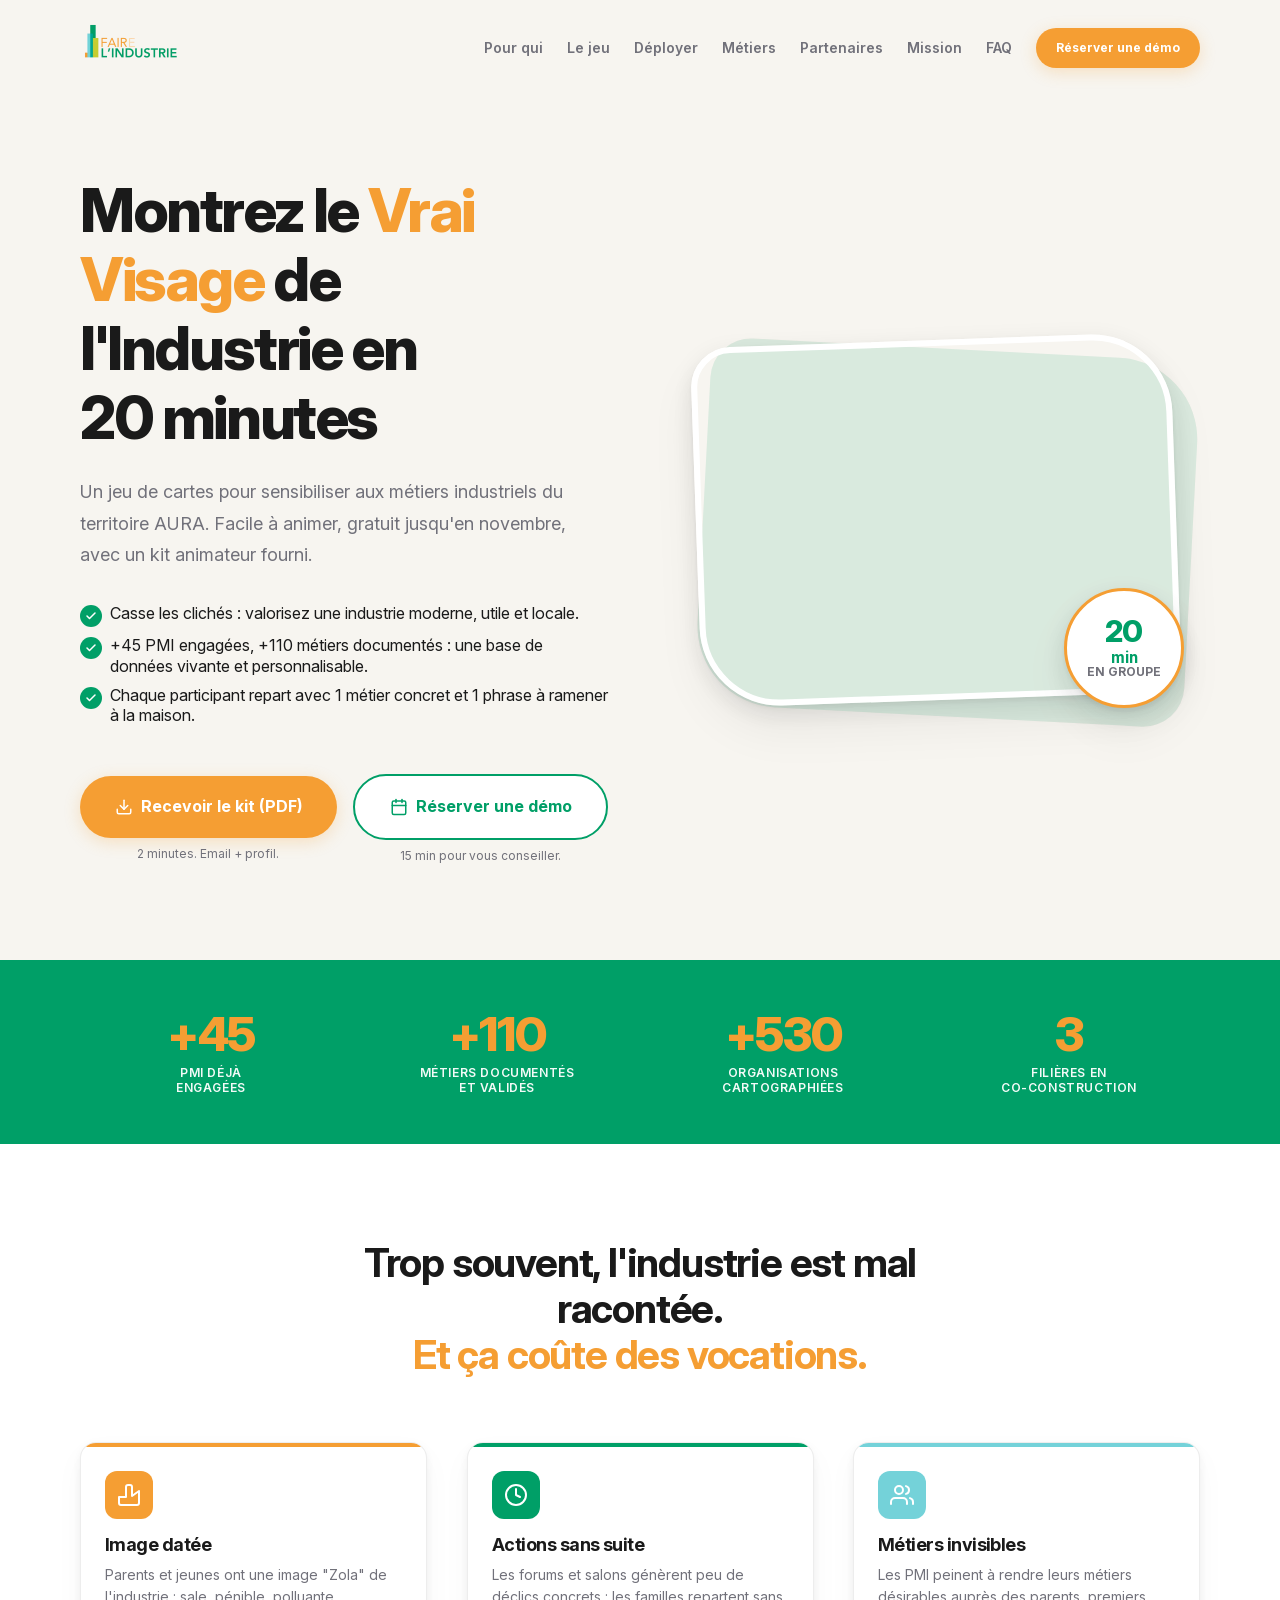
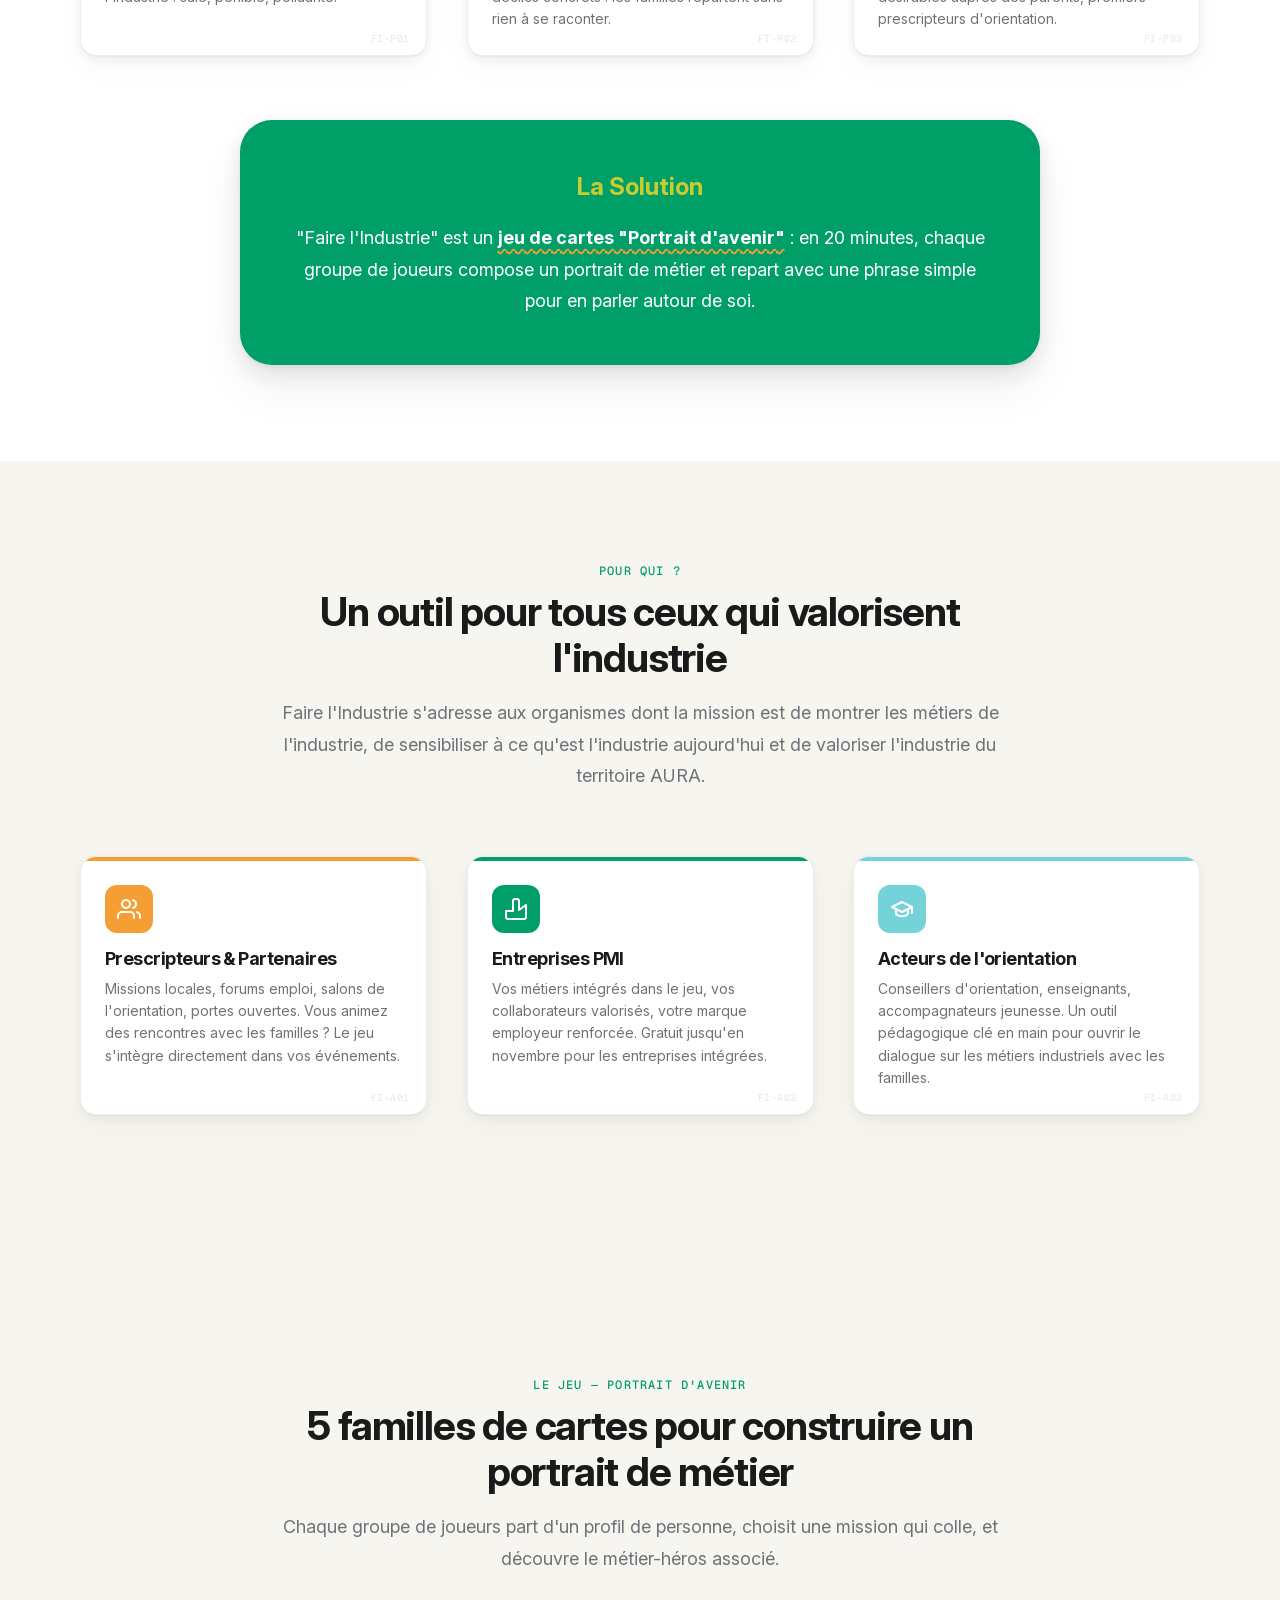
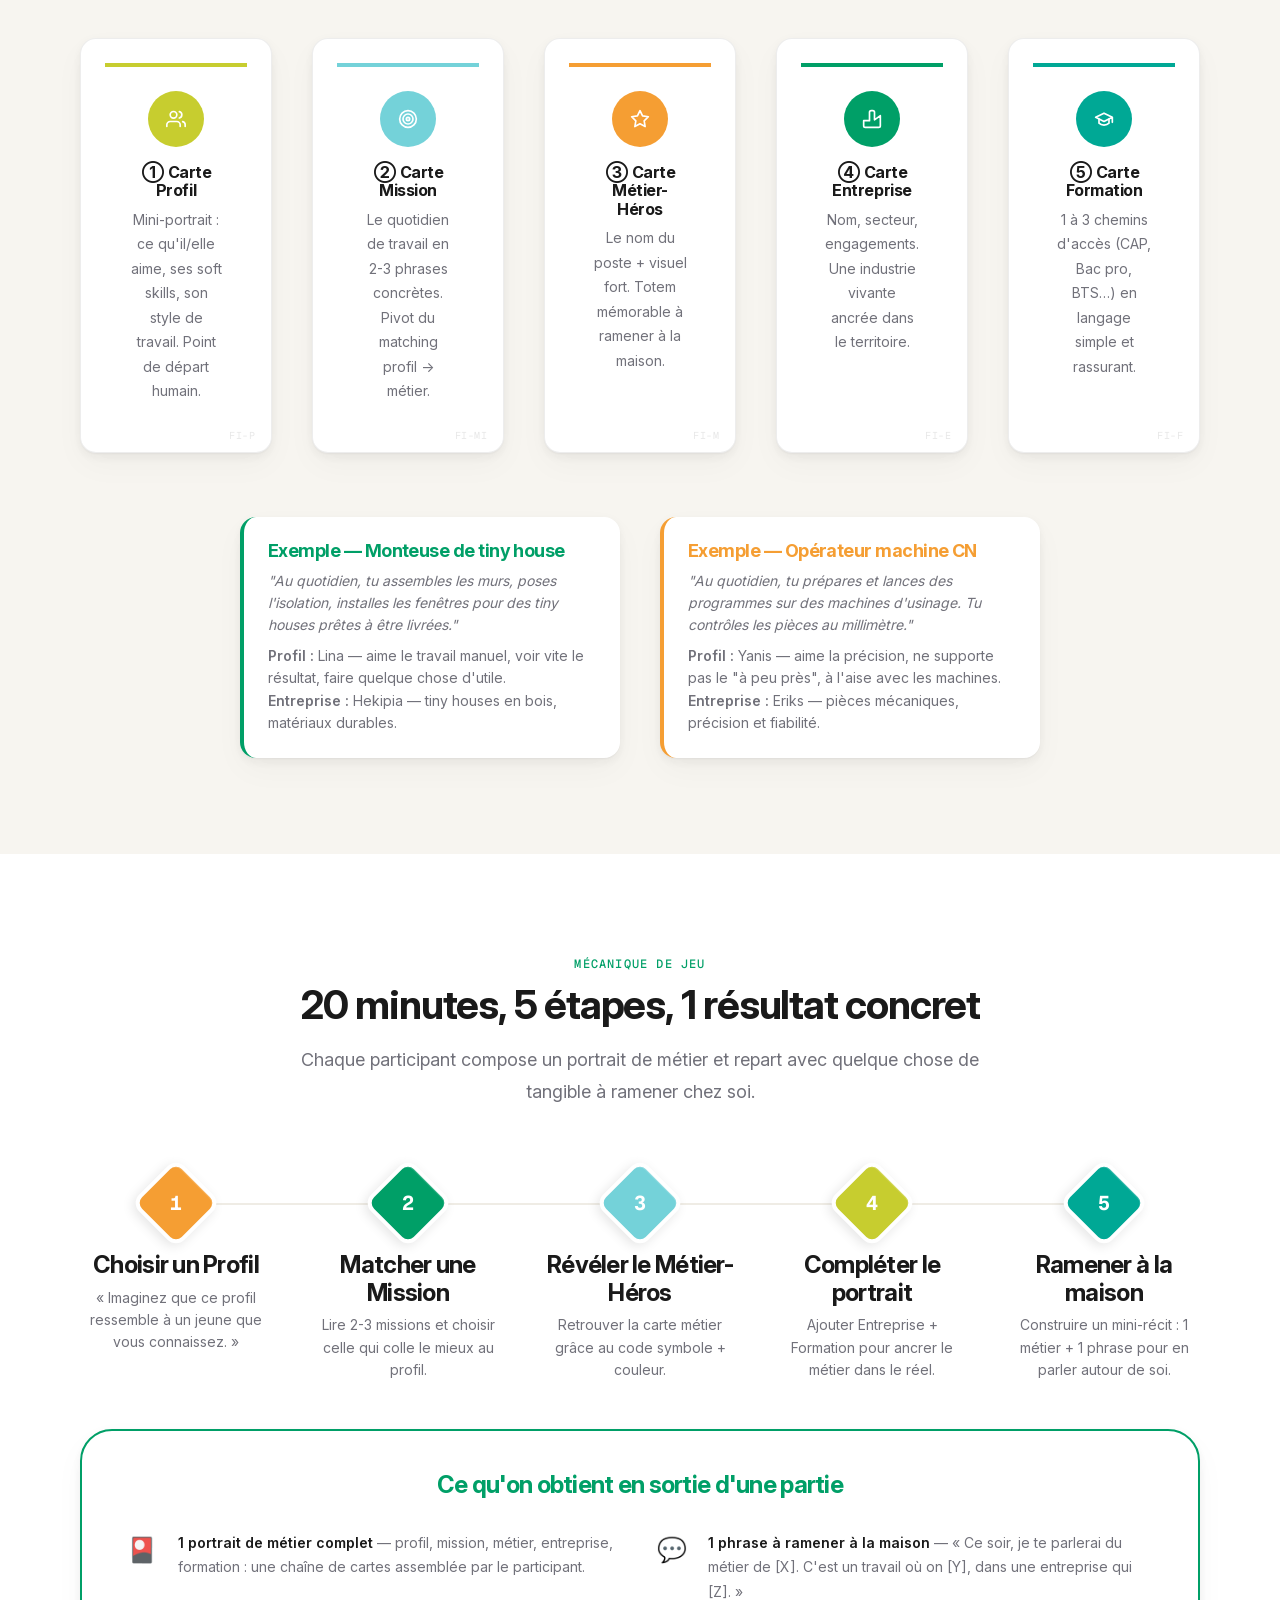
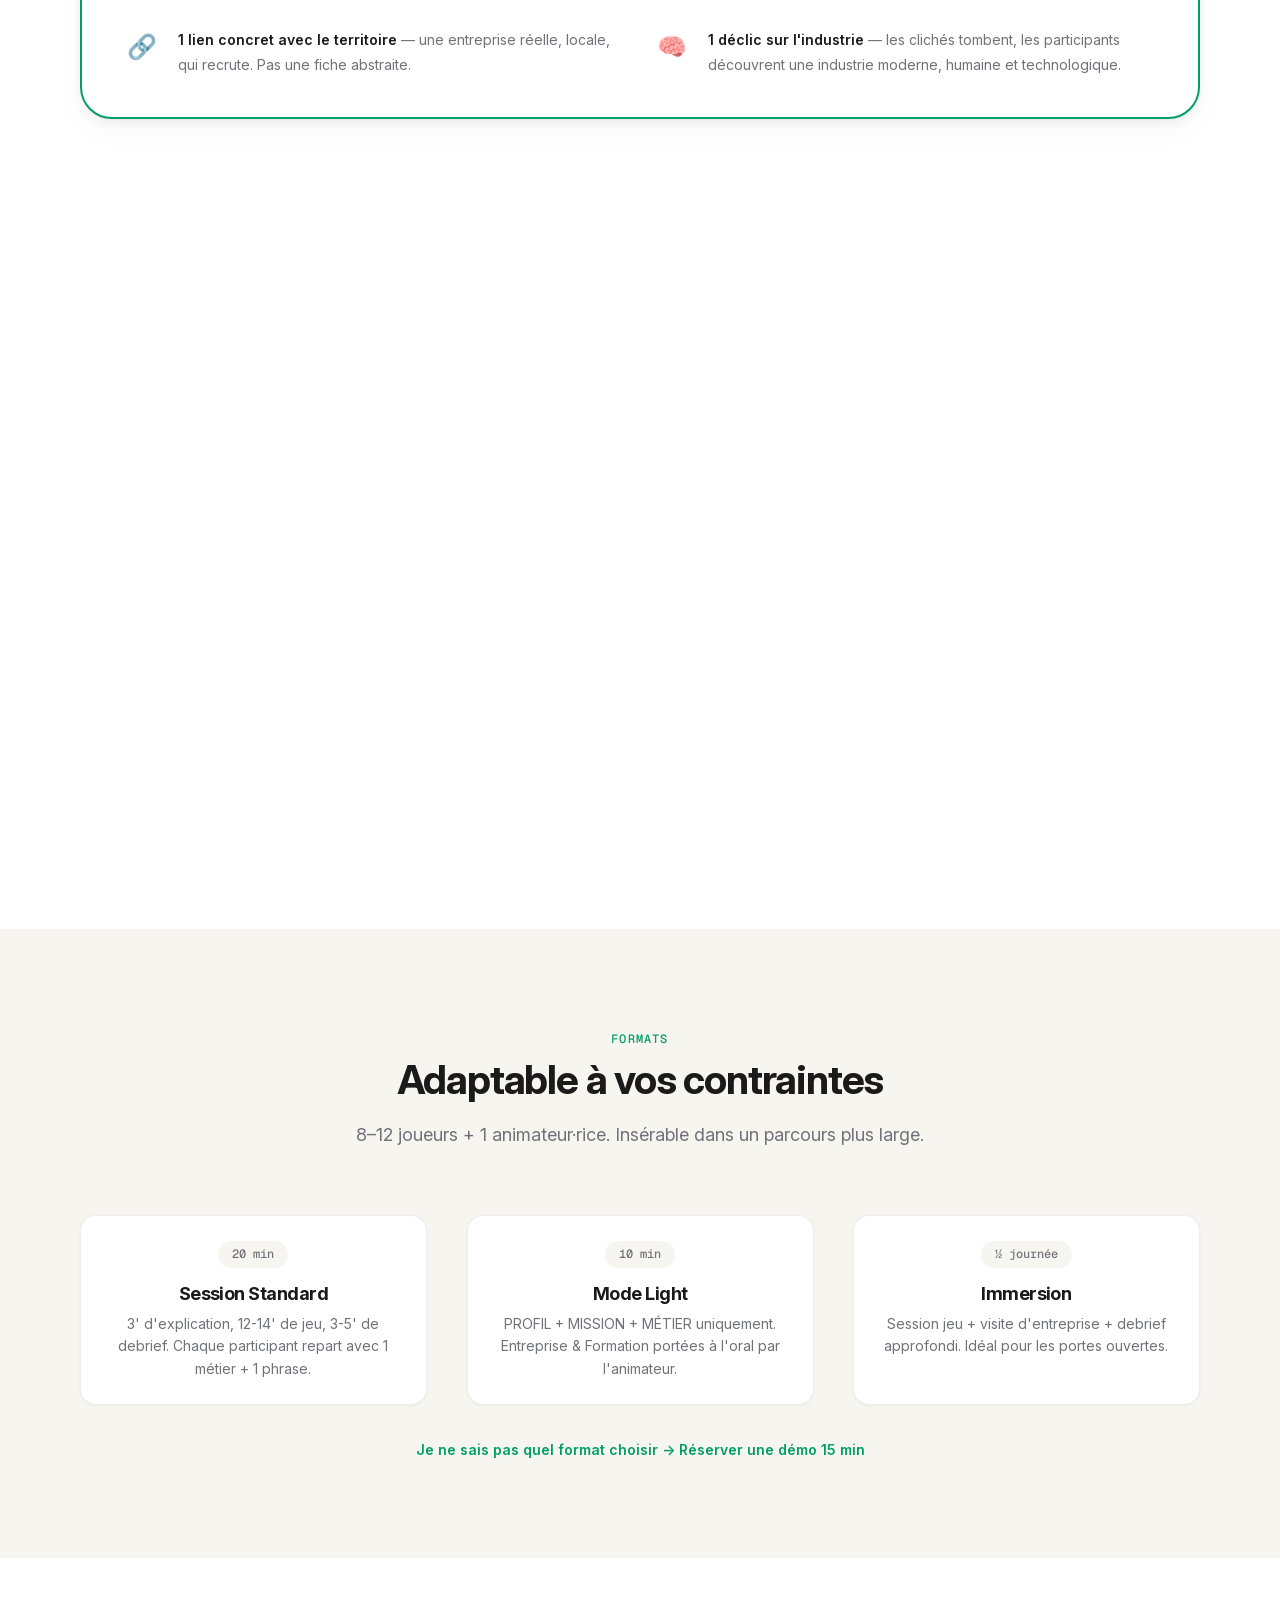
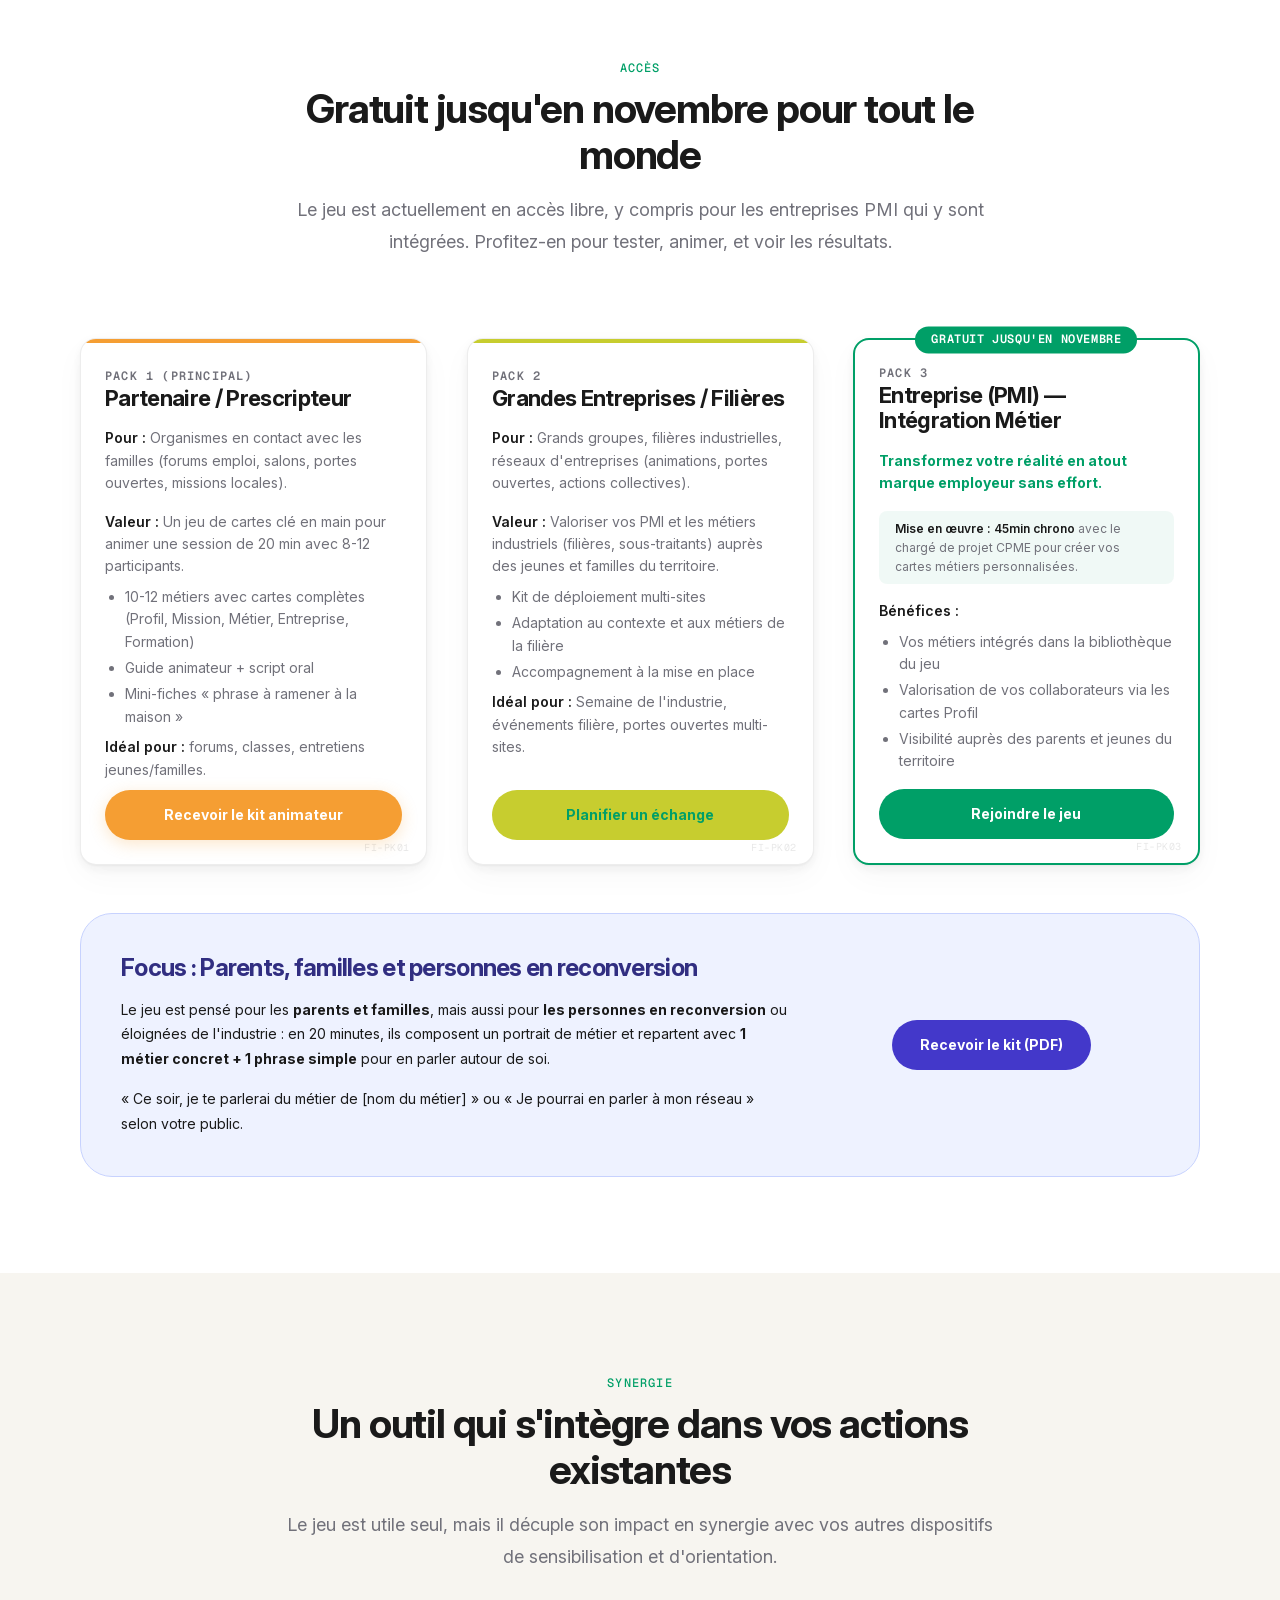
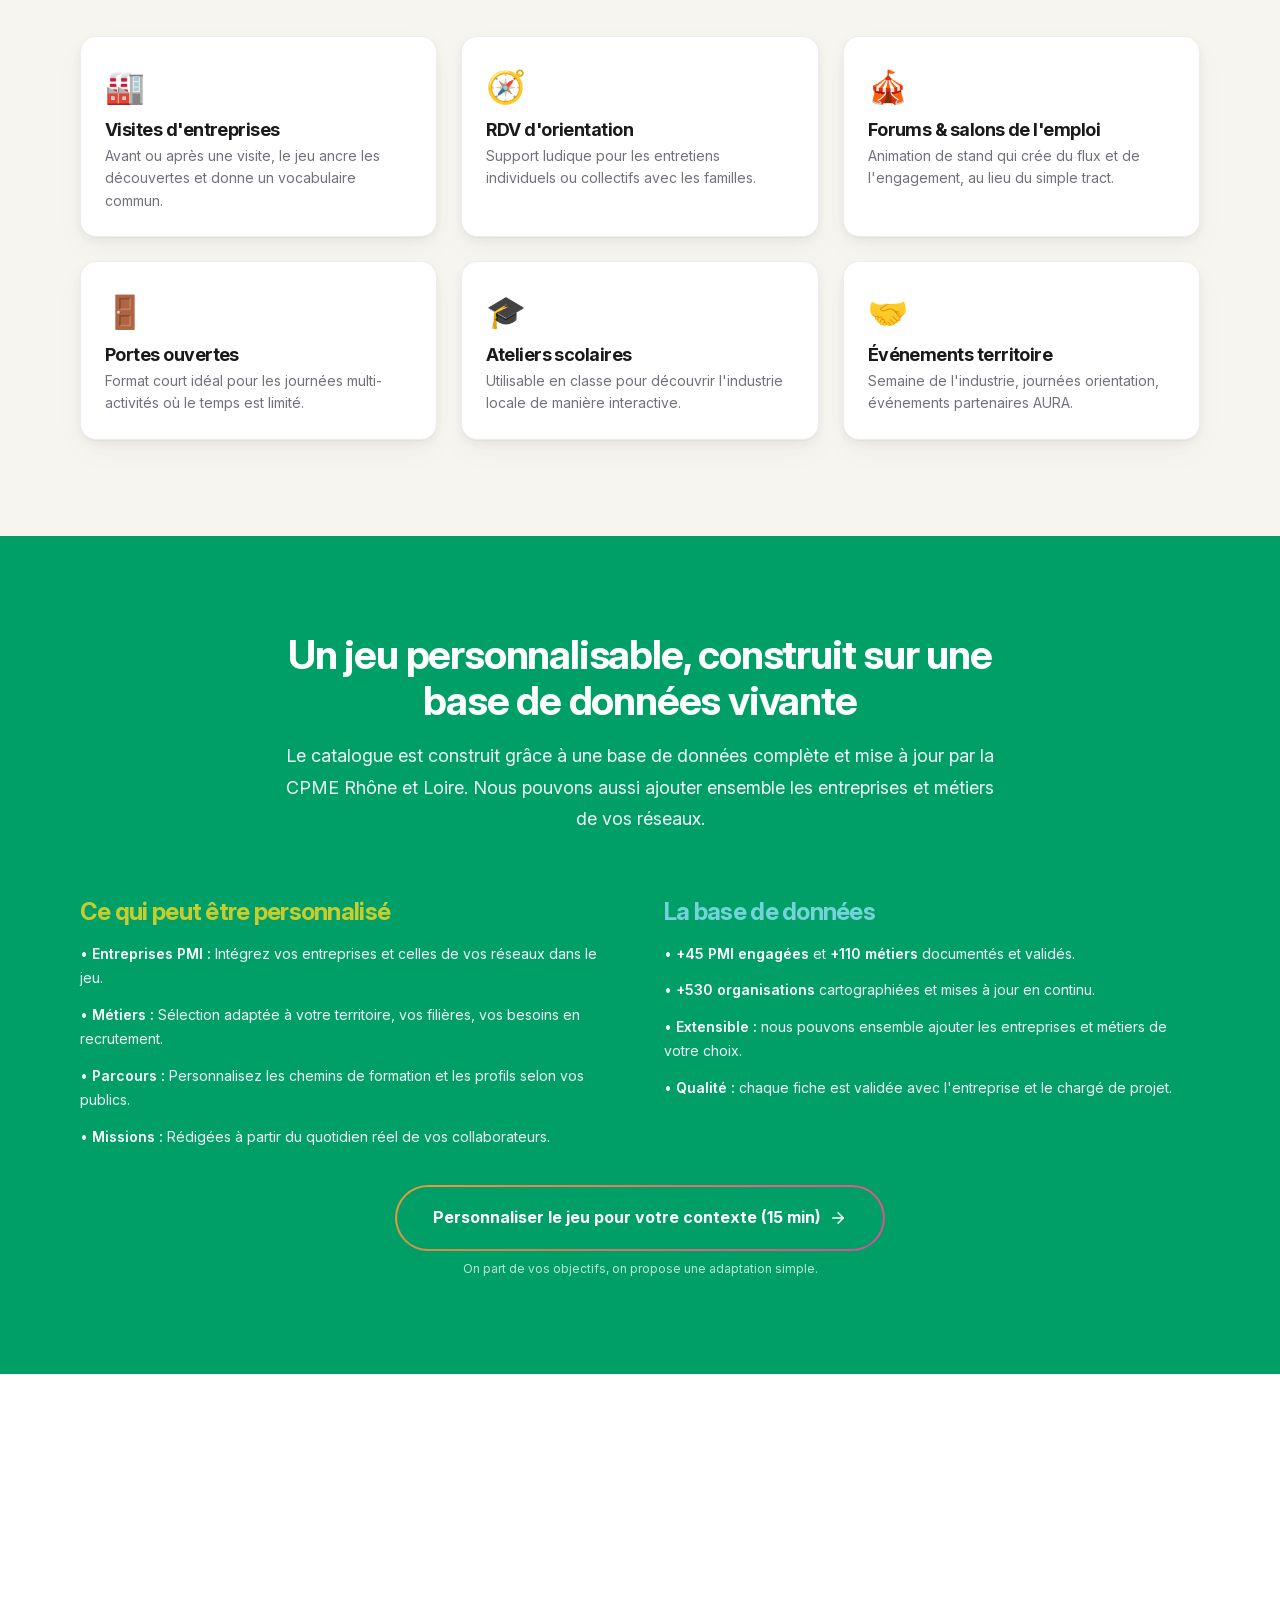
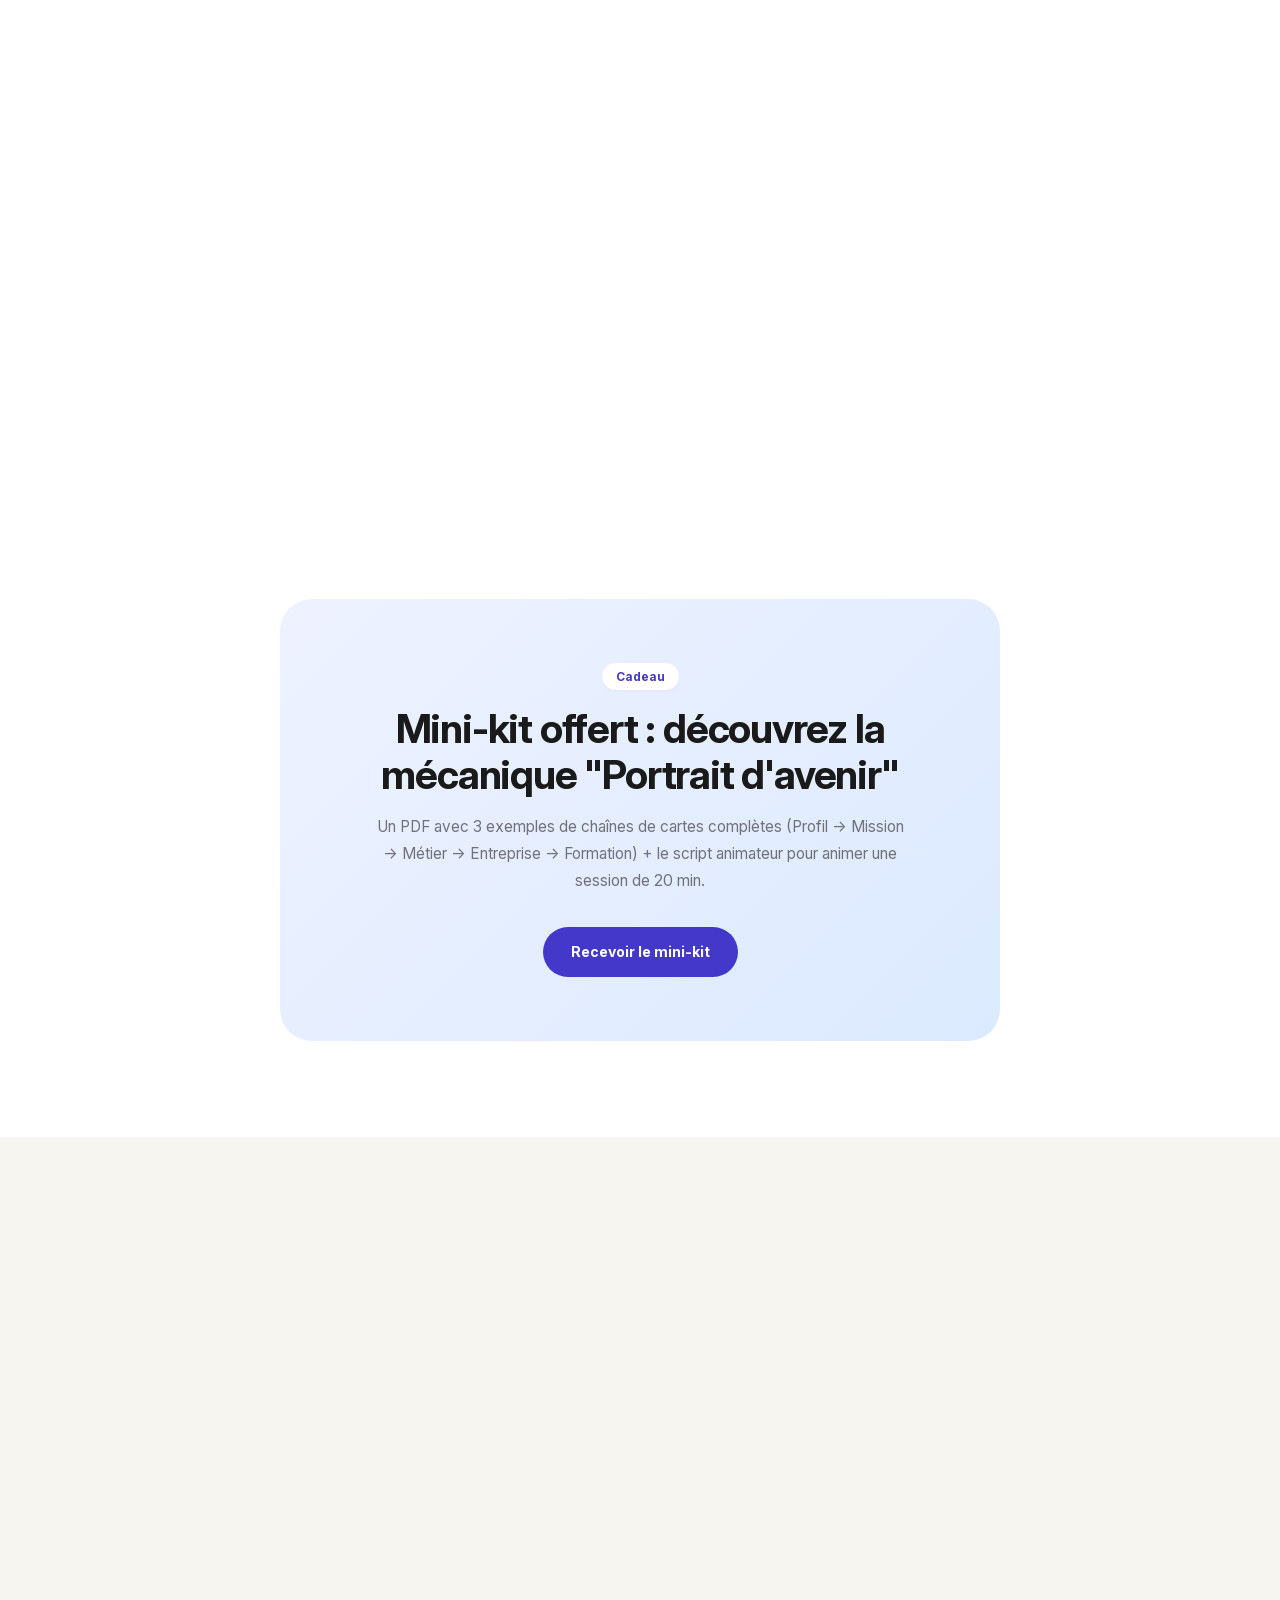
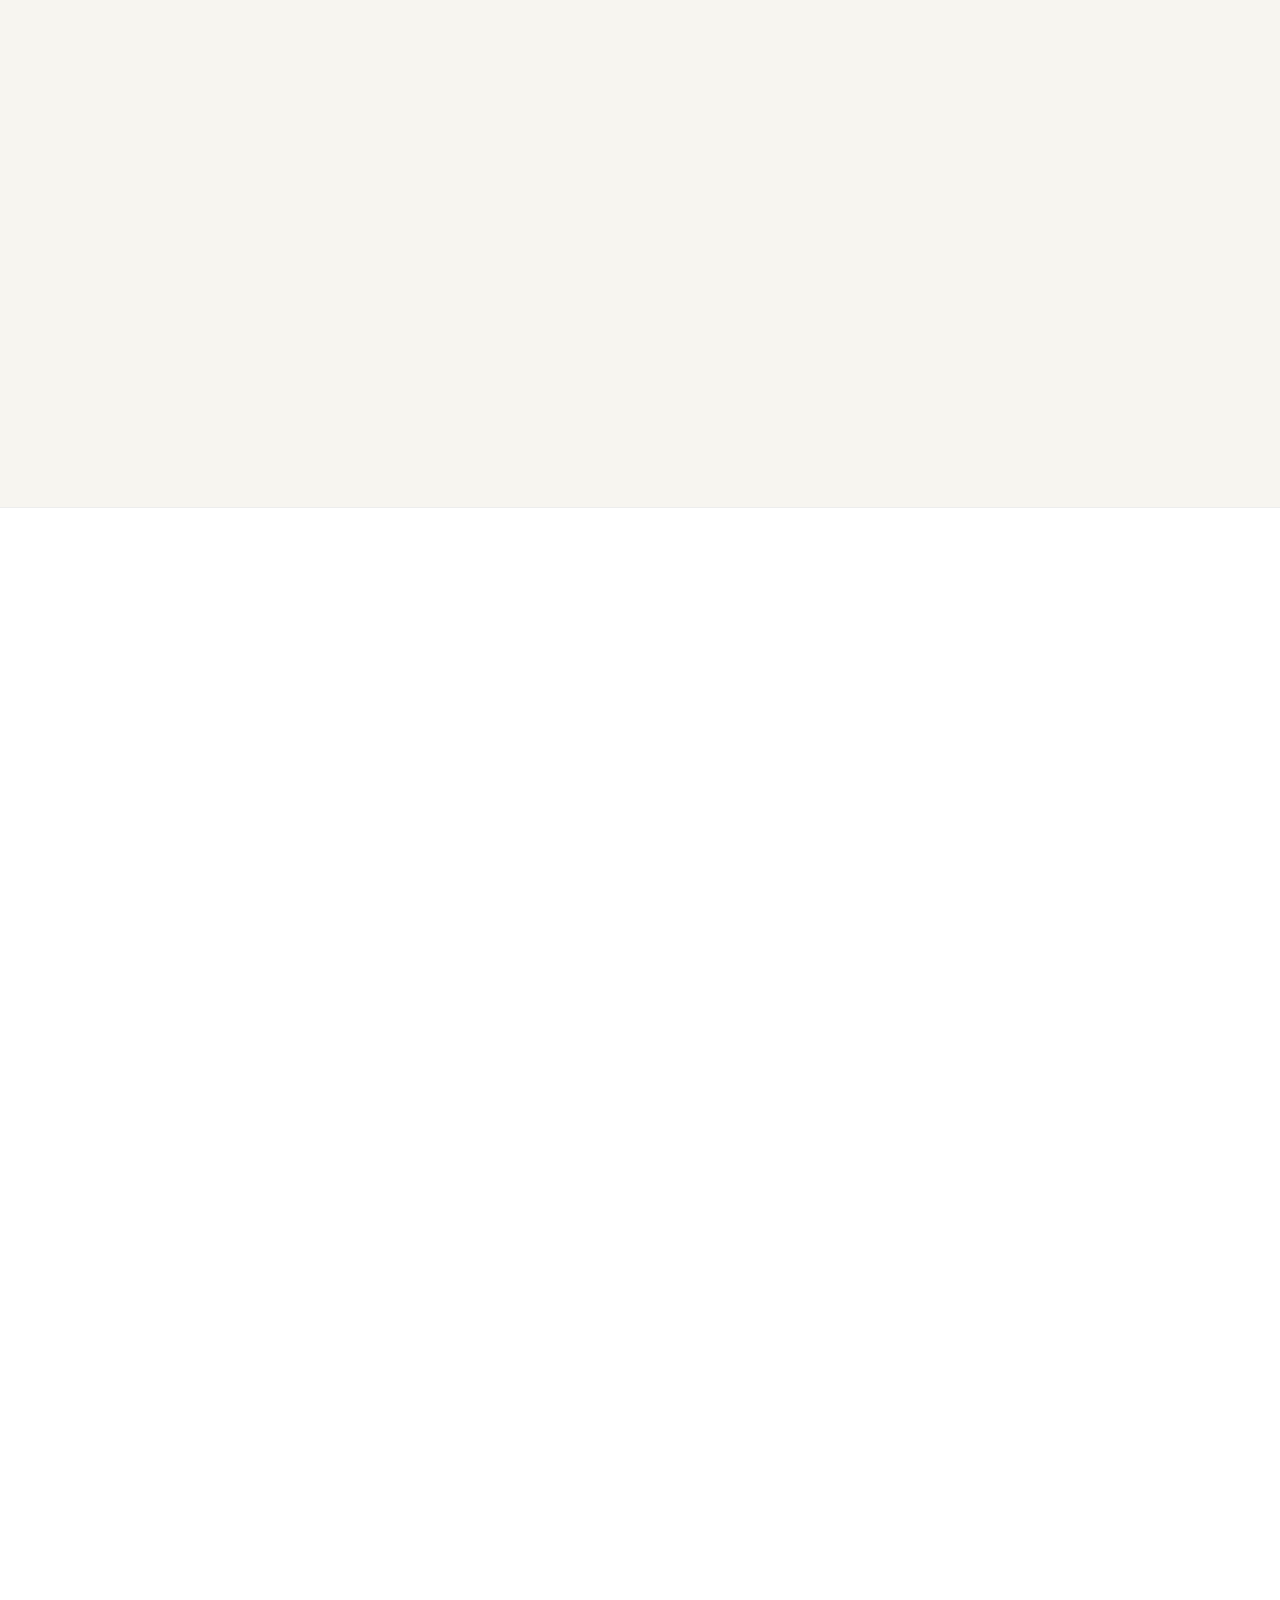
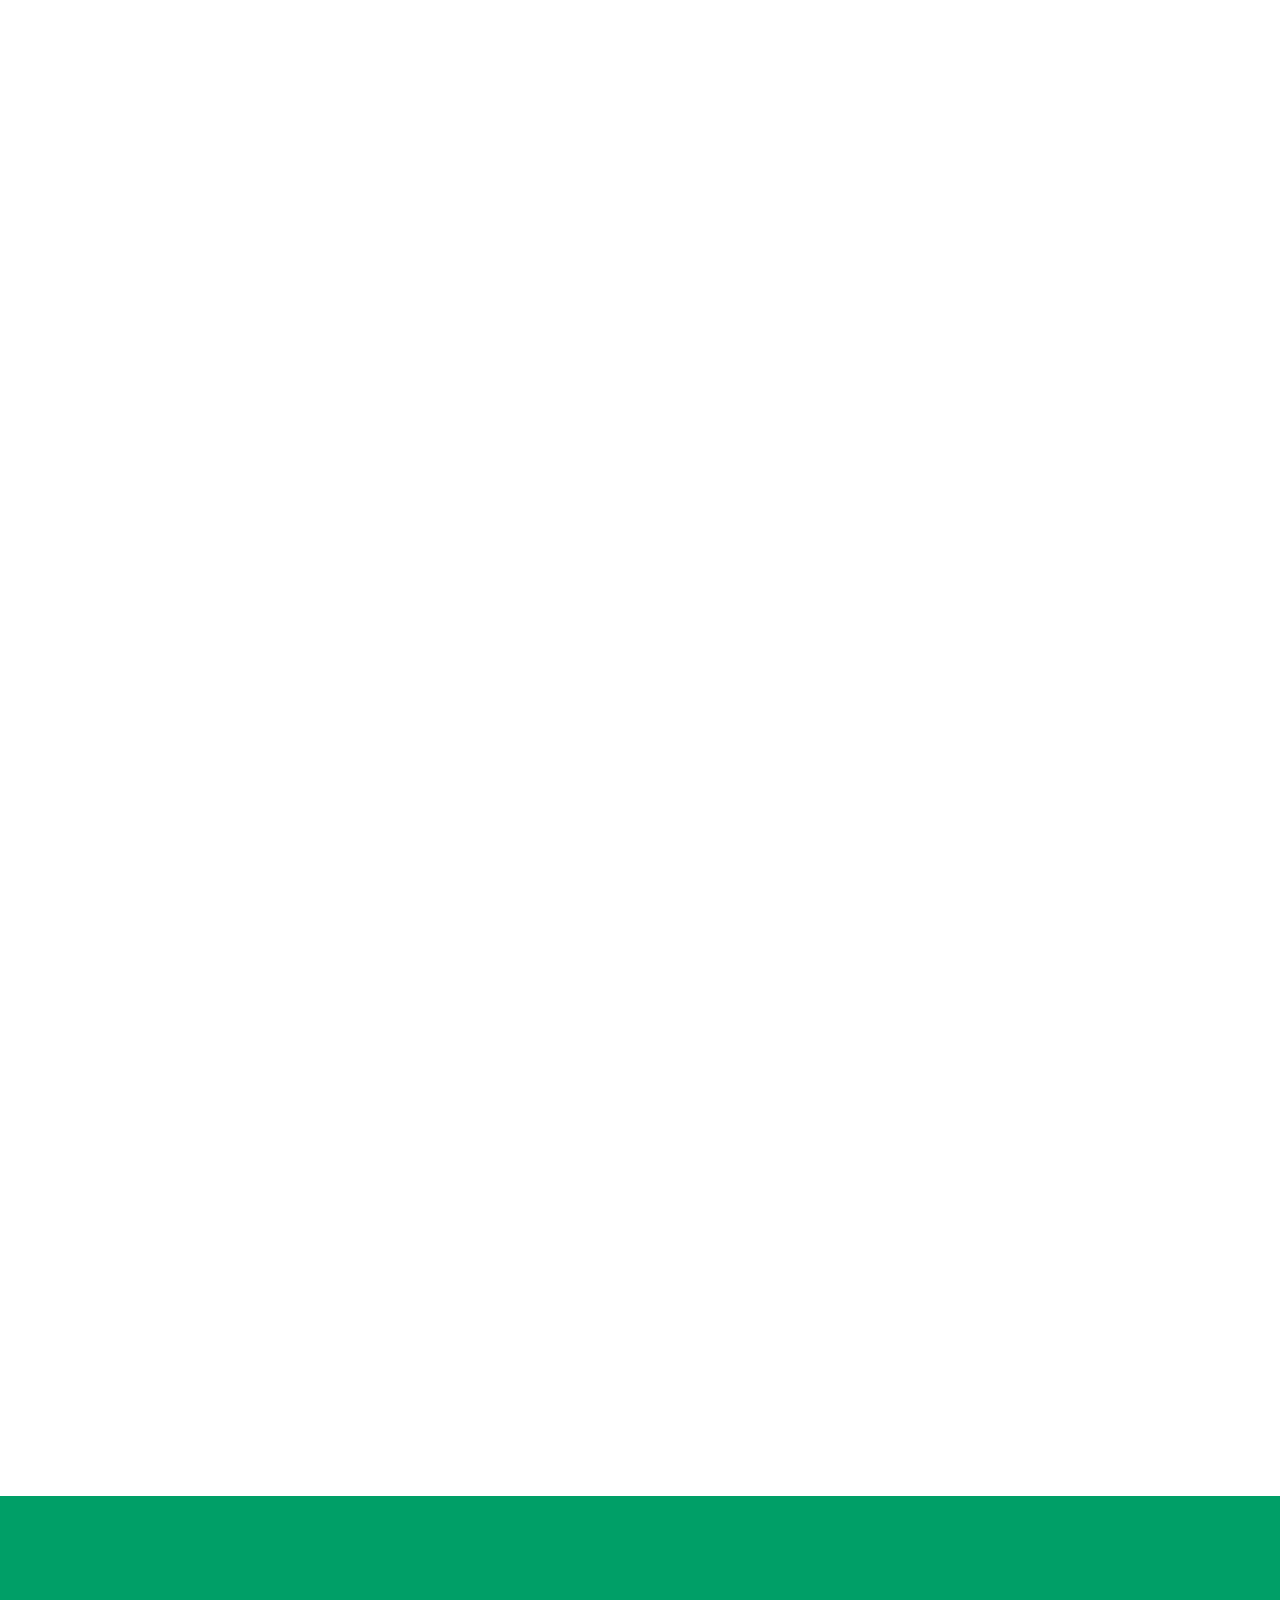
==== commit cb7e17a4: "Add partner pitch video and align site metrics" ====
--- a/index.html
+++ b/index.html
@@ -6,7 +6,7 @@
 
   <!-- SEO -->
   <title>Faire l'Industrie — Sensibilisez aux métiers industriels en 20 minutes</title>
-  <meta name="description" content="Jeu de cartes Portrait d'avenir : sensibilisez aux métiers industriels du territoire AURA en 20 minutes. +45 entreprises, +100 métiers. Gratuit jusqu'en novembre. Kit animateur fourni.">
+  <meta name="description" content="Jeu de cartes Portrait d'avenir : sensibilisez aux métiers industriels du territoire AURA en 20 minutes. +45 PMI engagées, +110 métiers documentés, +530 organisations cartographiées. Kit animateur fourni.">
   <meta name="robots" content="index, follow">
   <link rel="canonical" href="https://faire-industrie.cpmerhone.fr/">
 
@@ -140,7 +140,7 @@
               <span class="check-list__icon">
                 <svg viewBox="0 0 24 24" fill="none" stroke="currentColor" stroke-width="3" stroke-linecap="round" stroke-linejoin="round"><polyline points="20 6 9 17 4 12"/></svg>
               </span>
-              +45 entreprises, +100 métiers : une base de données vivante et personnalisable.
+              +45 PMI engagées, +110 métiers documentés : une base de données vivante et personnalisable.
             </li>
             <li class="check-list__item">
               <span class="check-list__icon">
@@ -195,19 +195,19 @@
         <div class="key-numbers__grid">
           <div class="key-numbers__item reveal">
             <span class="key-numbers__value">+45</span>
-            <span class="key-numbers__label">Entreprises<br>dans le catalogue</span>
+            <span class="key-numbers__label">PMI déjà<br>engagées</span>
           </div>
           <div class="key-numbers__item reveal reveal--delay-1">
-            <span class="key-numbers__value">+100</span>
-            <span class="key-numbers__label">Métiers industriels<br>&amp; artisanaux</span>
+            <span class="key-numbers__value">+110</span>
+            <span class="key-numbers__label">Métiers documentés<br>et validés</span>
           </div>
           <div class="key-numbers__item reveal reveal--delay-2">
-            <span class="key-numbers__value">20 min</span>
-            <span class="key-numbers__label">Par session<br>de jeu</span>
+            <span class="key-numbers__value">+530</span>
+            <span class="key-numbers__label">Organisations<br>cartographiées</span>
           </div>
           <div class="key-numbers__item reveal reveal--delay-3">
-            <span class="key-numbers__value">Gratuit</span>
-            <span class="key-numbers__label">Jusqu'en novembre<br>pour tous</span>
+            <span class="key-numbers__value">3</span>
+            <span class="key-numbers__label">Filières en<br>co-construction</span>
           </div>
         </div>
       </div>
@@ -716,8 +716,8 @@
           <div class="reveal reveal--delay-1">
             <h3 class="customization__col-title" style="color: var(--color-sky)">La base de données</h3>
             <ul class="customization__list">
-              <li>• <strong>+45 entreprises</strong> et <strong>+100 métiers</strong> industriels et artisanaux à mars 2026.</li>
-              <li>• <strong>Mise à jour continue</strong> par la CPME Rhône et Loire dont c'est le rôle.</li>
+              <li>• <strong>+45 PMI engagées</strong> et <strong>+110 métiers</strong> documentés et validés.</li>
+              <li>• <strong>+530 organisations</strong> cartographiées et mises à jour en continu.</li>
               <li>• <strong>Extensible :</strong> nous pouvons ensemble ajouter les entreprises et métiers de votre choix.</li>
               <li>• <strong>Qualité :</strong> chaque fiche est validée avec l'entreprise et le chargé de projet.</li>
             </ul>
@@ -880,7 +880,7 @@
             </button>
             <div class="accordion__panel" aria-hidden="true">
               <div class="accordion__content">
-                Le jeu est construit grâce à une base de données complète (+45 entreprises, +100 métiers) mise à jour en continu par la CPME Rhône et Loire. Vous pouvez également ajouter ensemble les entreprises et métiers de vos réseaux.
+                Le jeu est construit grâce à une base de données complète (+45 PMI engagées, +110 métiers documentés, +530 organisations cartographiées) mise à jour en continu par la CPME Rhône et Loire. Vous pouvez également ajouter ensemble les entreprises et métiers de vos réseaux.
               </div>
             </div>
           </div>
@@ -930,7 +930,7 @@
         <div class="section-header reveal">
           <span class="section-header__overline">Métiers</span>
           <h2 id="metiers-title" class="section-header__title">Les Métiers de la Région</h2>
-          <p class="section-header__subtitle">Un extrait des métiers du catalogue complet qui compte à date (mars 2026) <strong>+45 entreprises</strong> et <strong>+100 métiers</strong> industriels et artisanaux. Base de données mise à jour en continu par la CPME Rhône et Loire.</p>
+          <p class="section-header__subtitle">Un extrait des métiers du catalogue complet qui compte à date <strong>+45 PMI engagées</strong>, <strong>+110 métiers documentés</strong> et <strong>+530 organisations cartographiées</strong>. Base de données mise à jour en continu par la CPME Rhône et Loire.</p>
         </div>
 
         <div class="grid grid--3" id="jobs-grid">
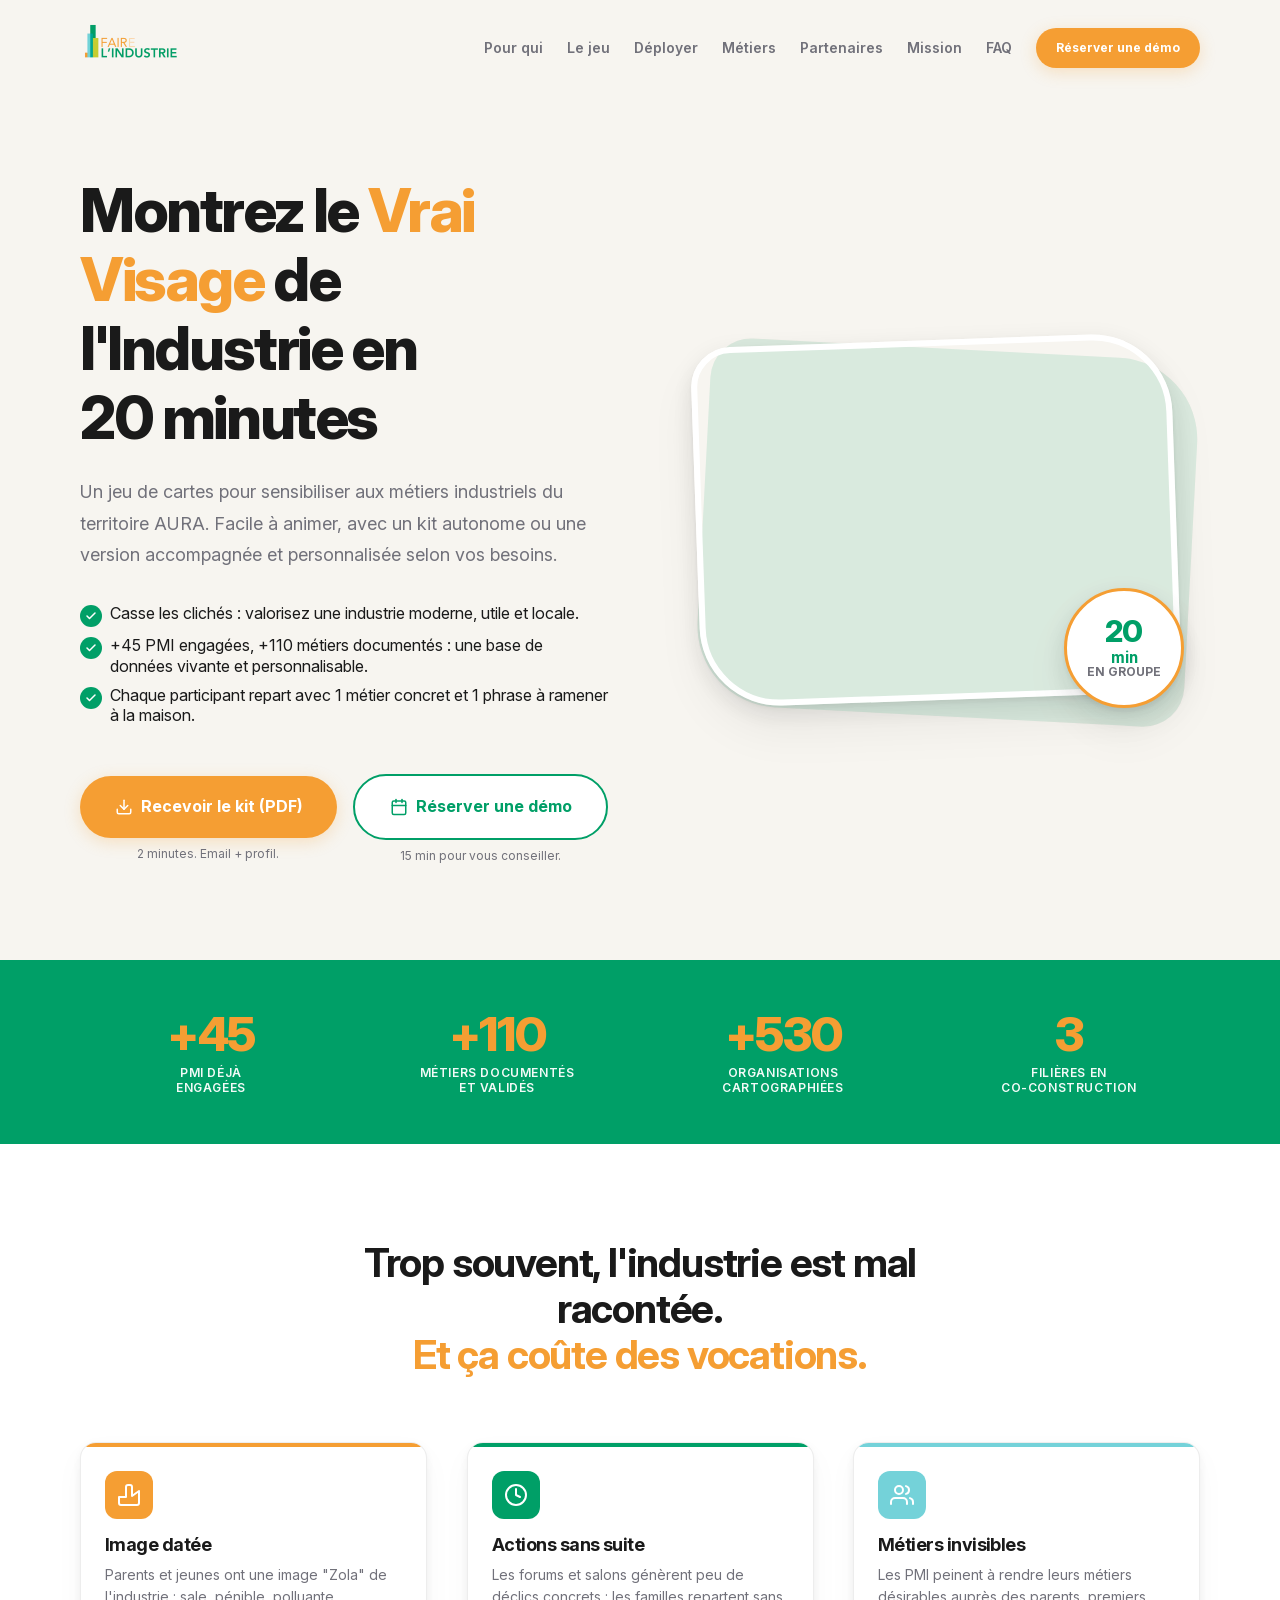
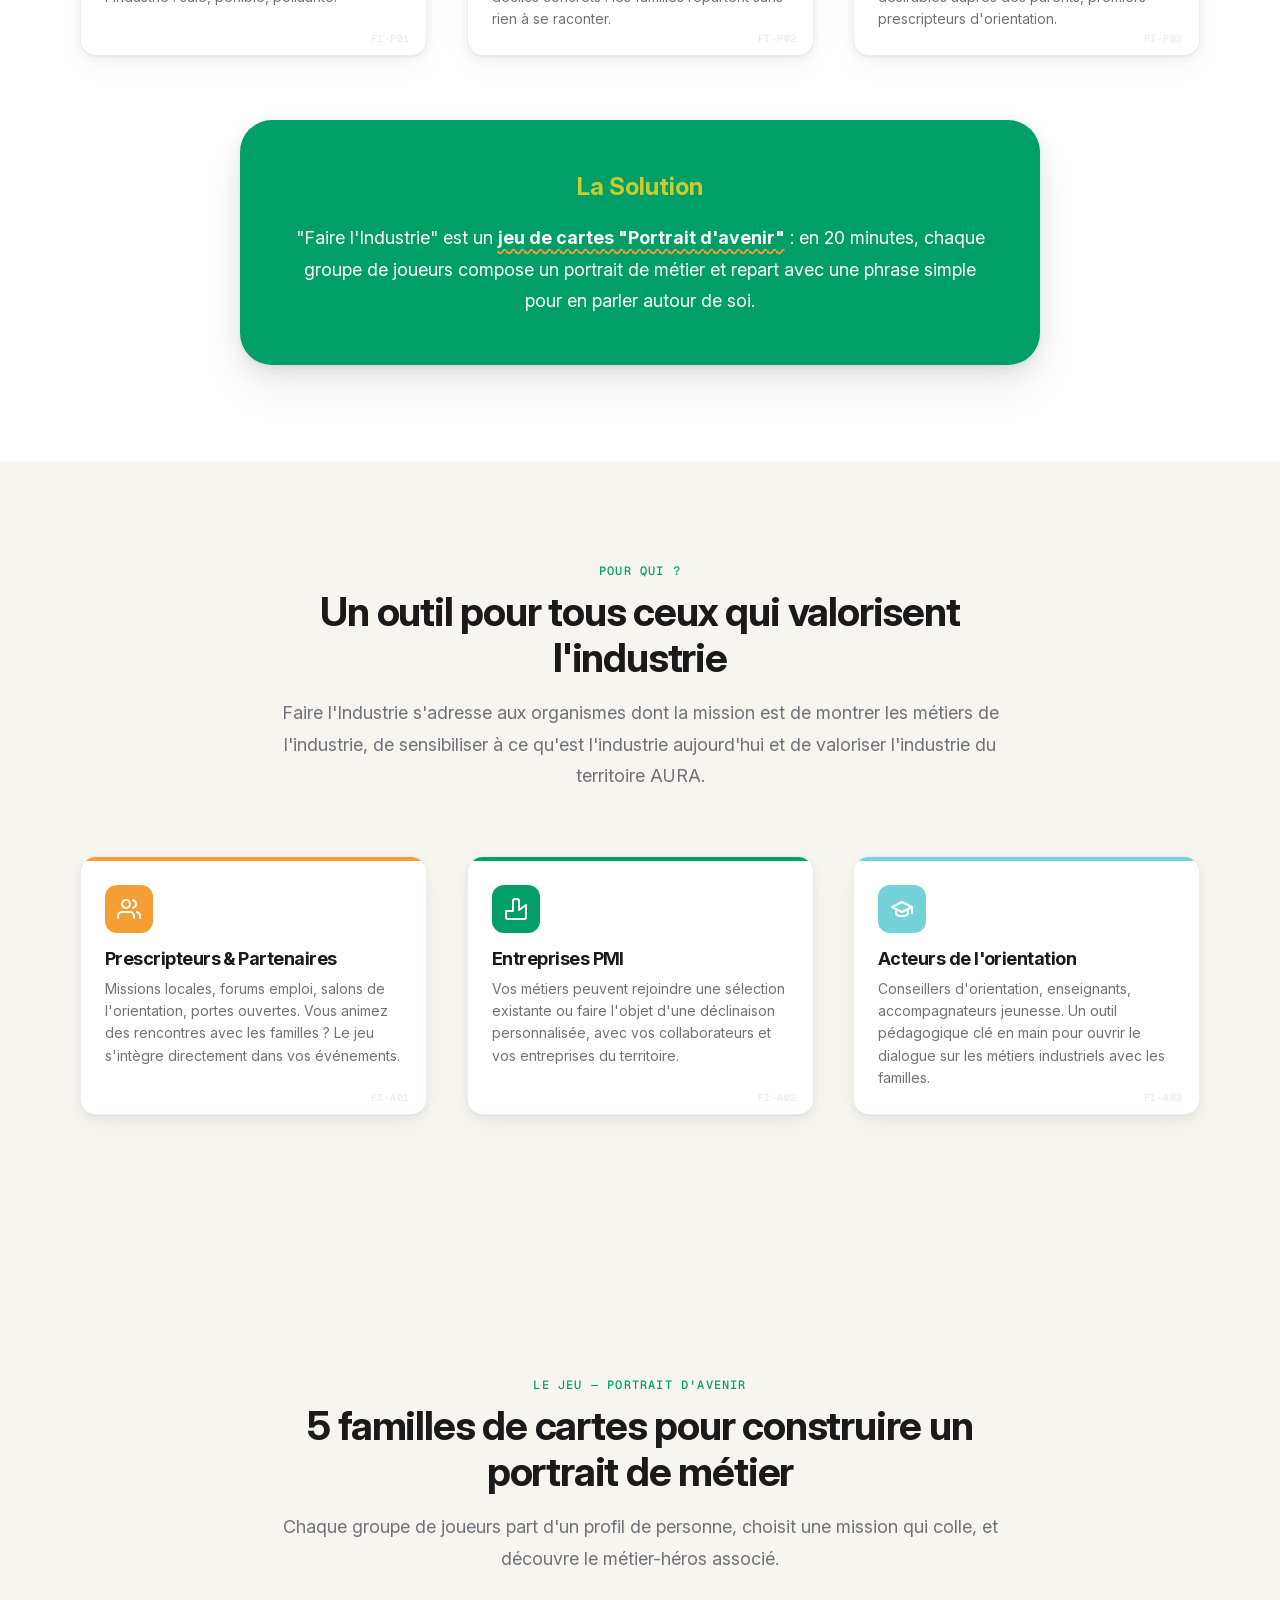
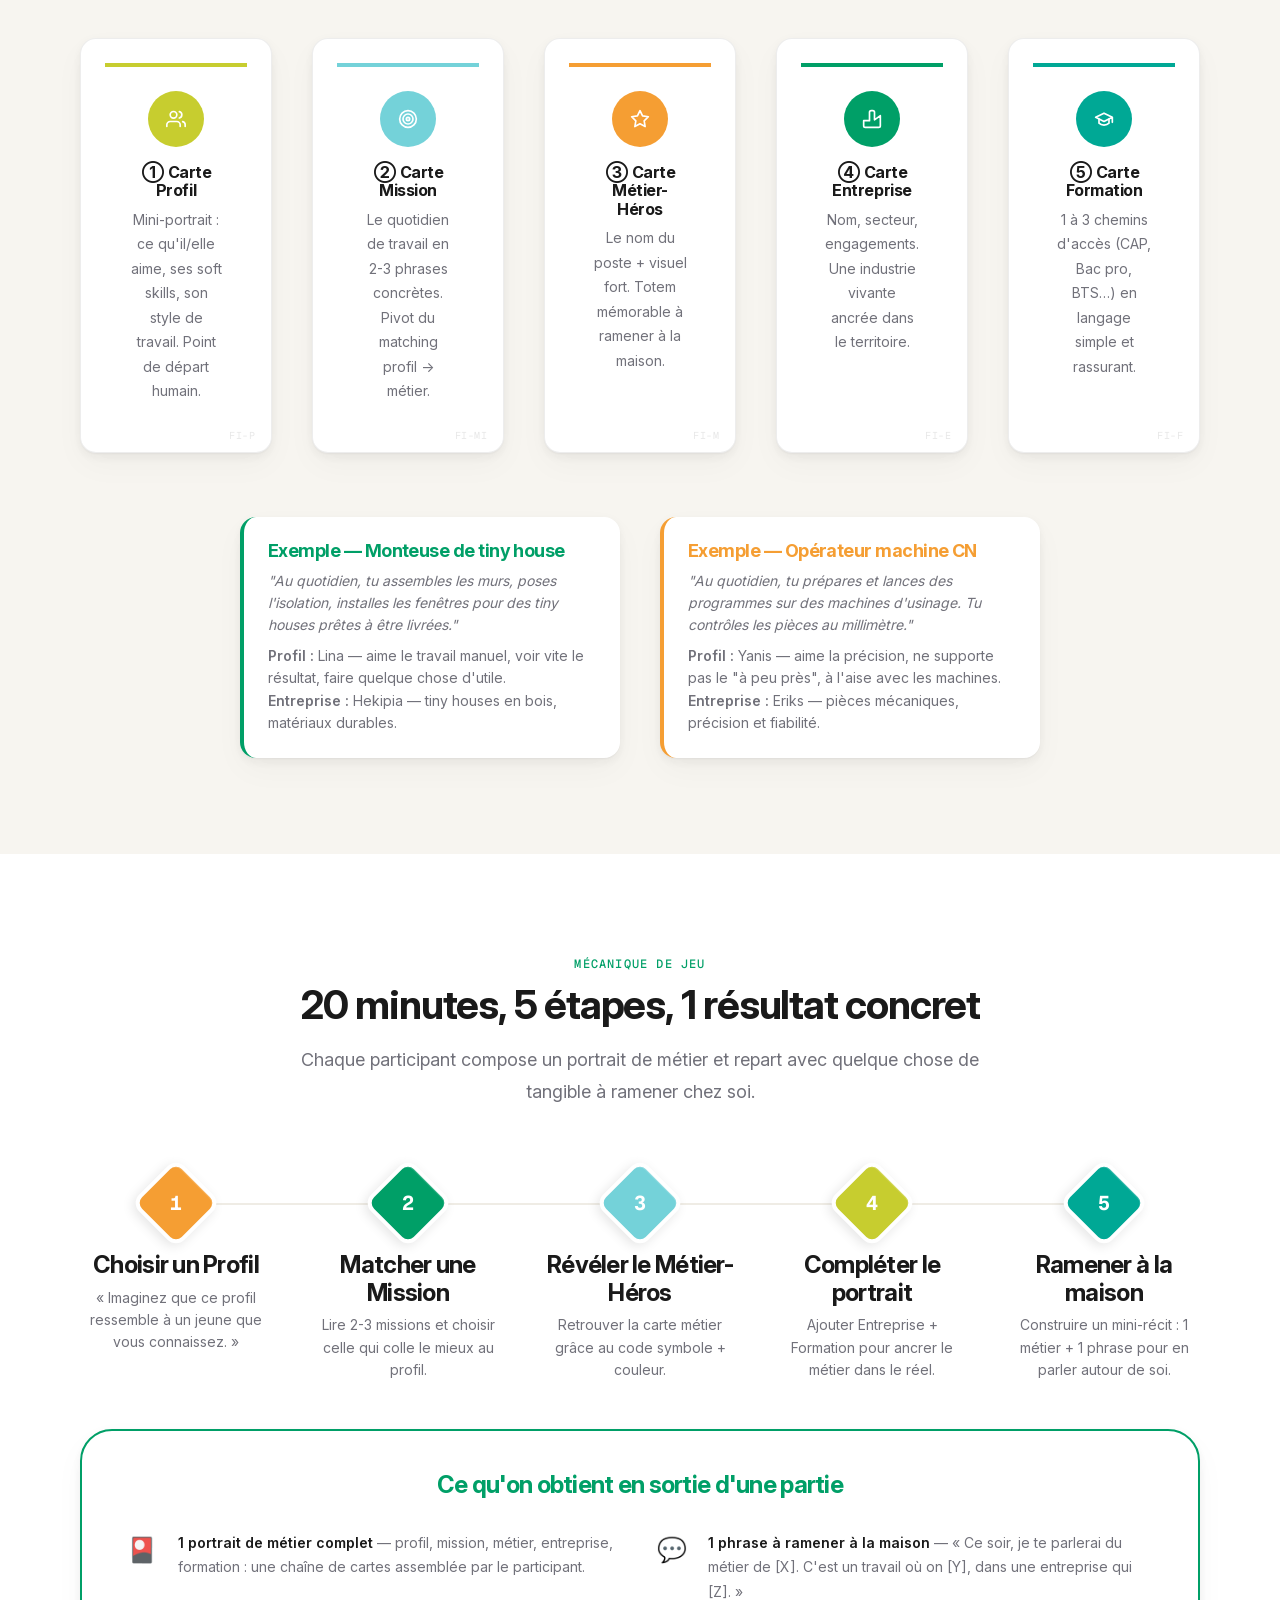
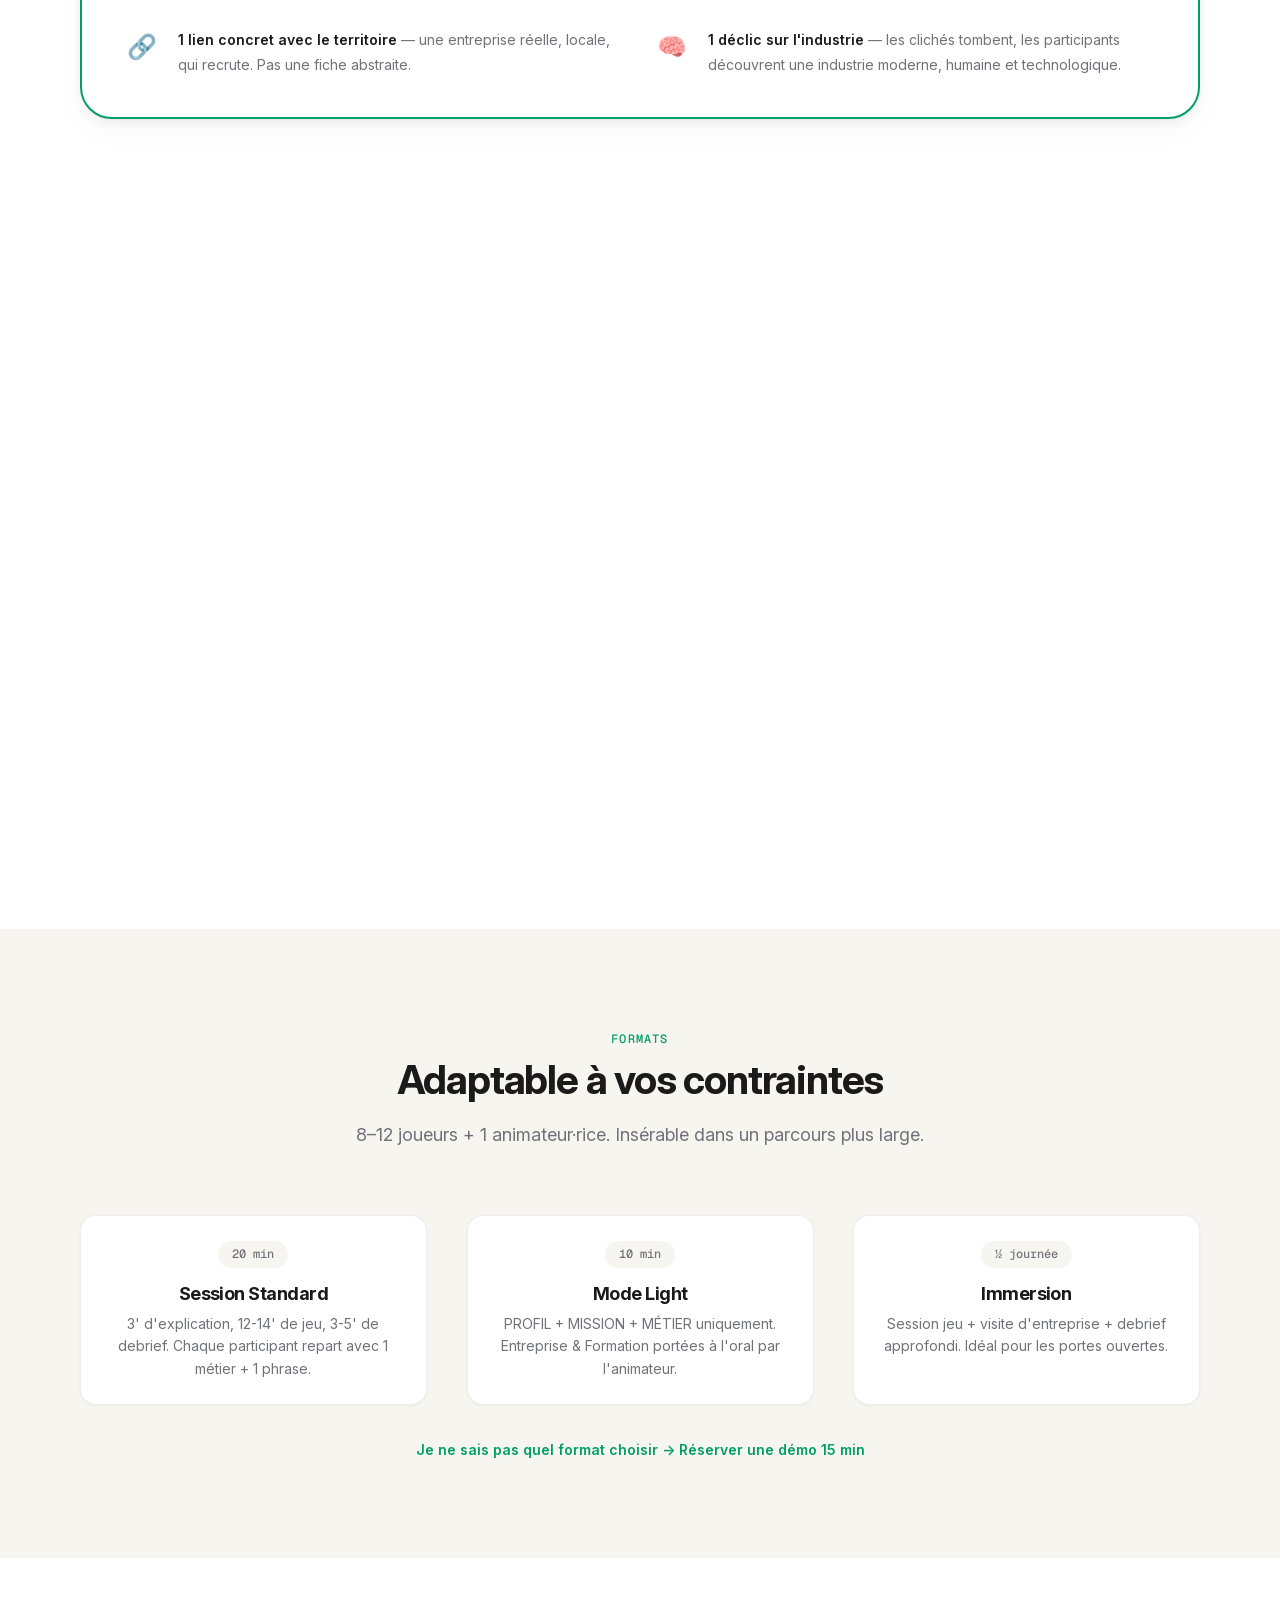
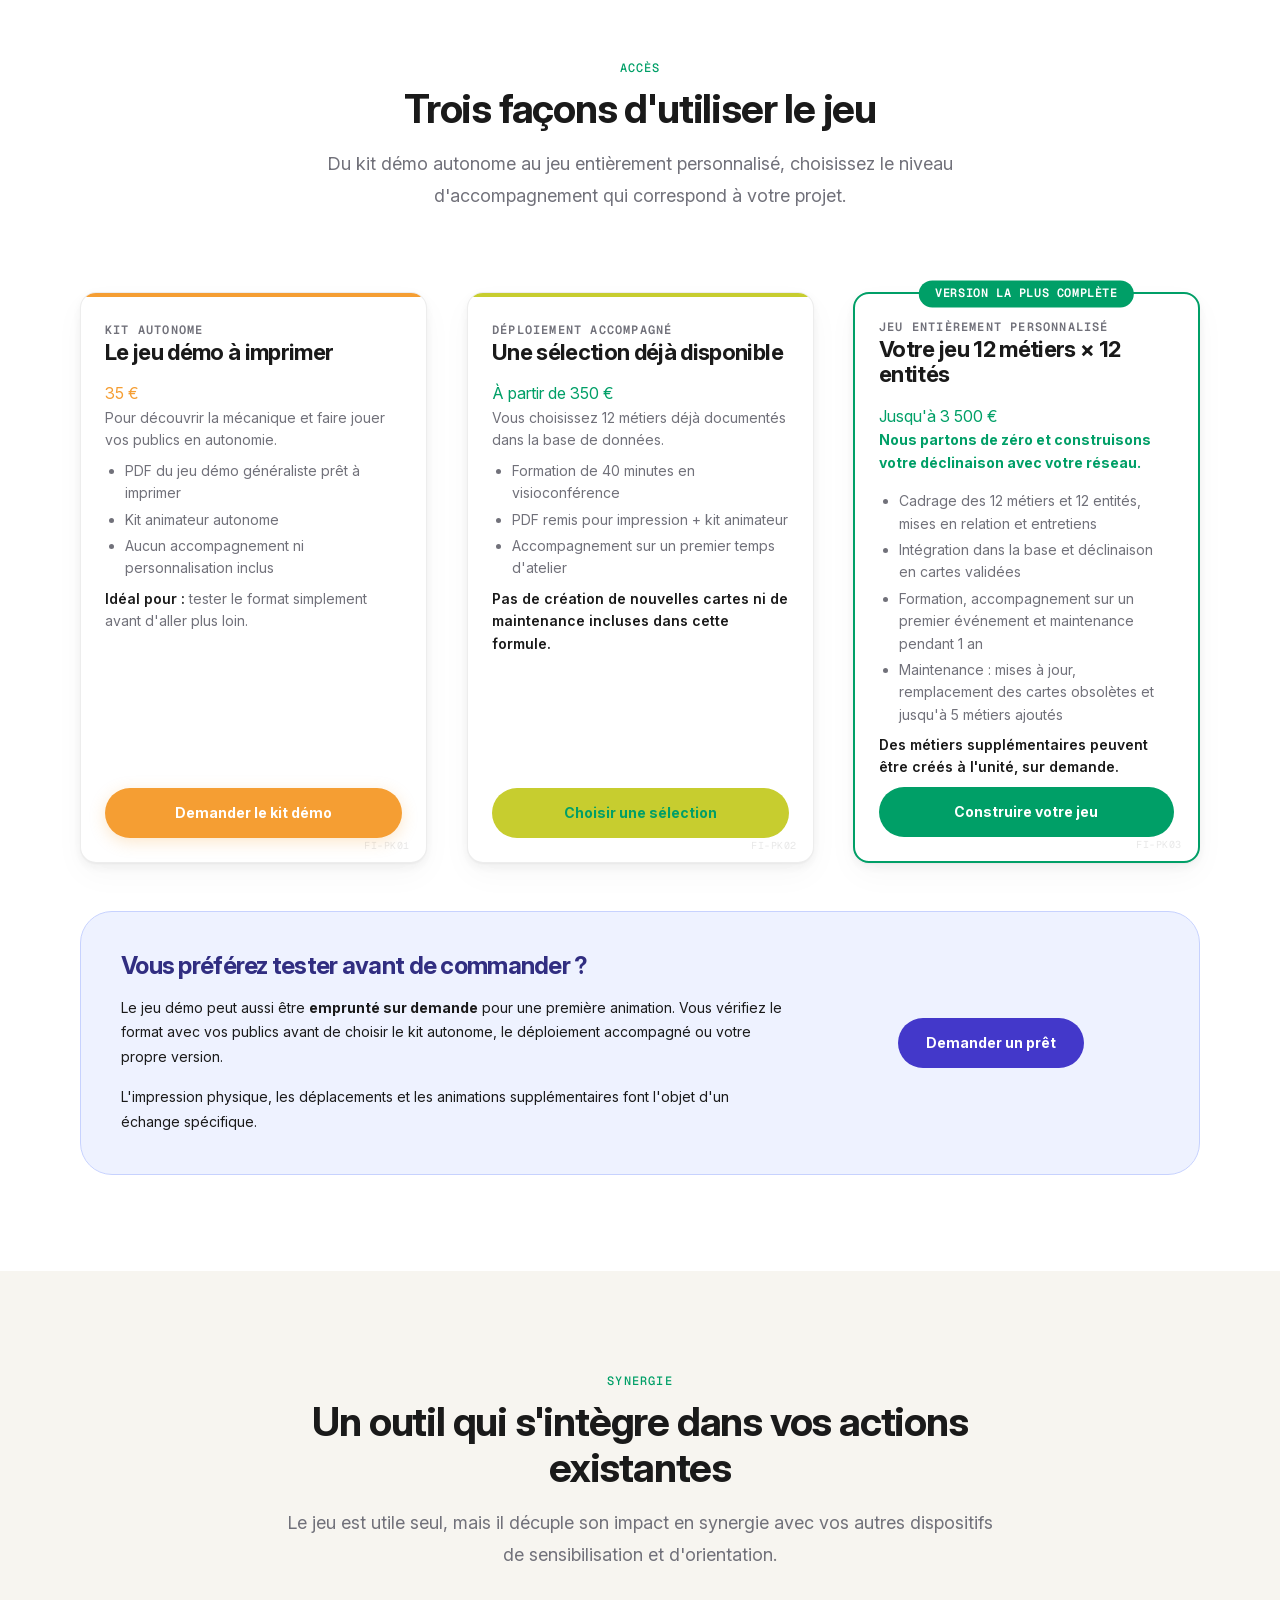
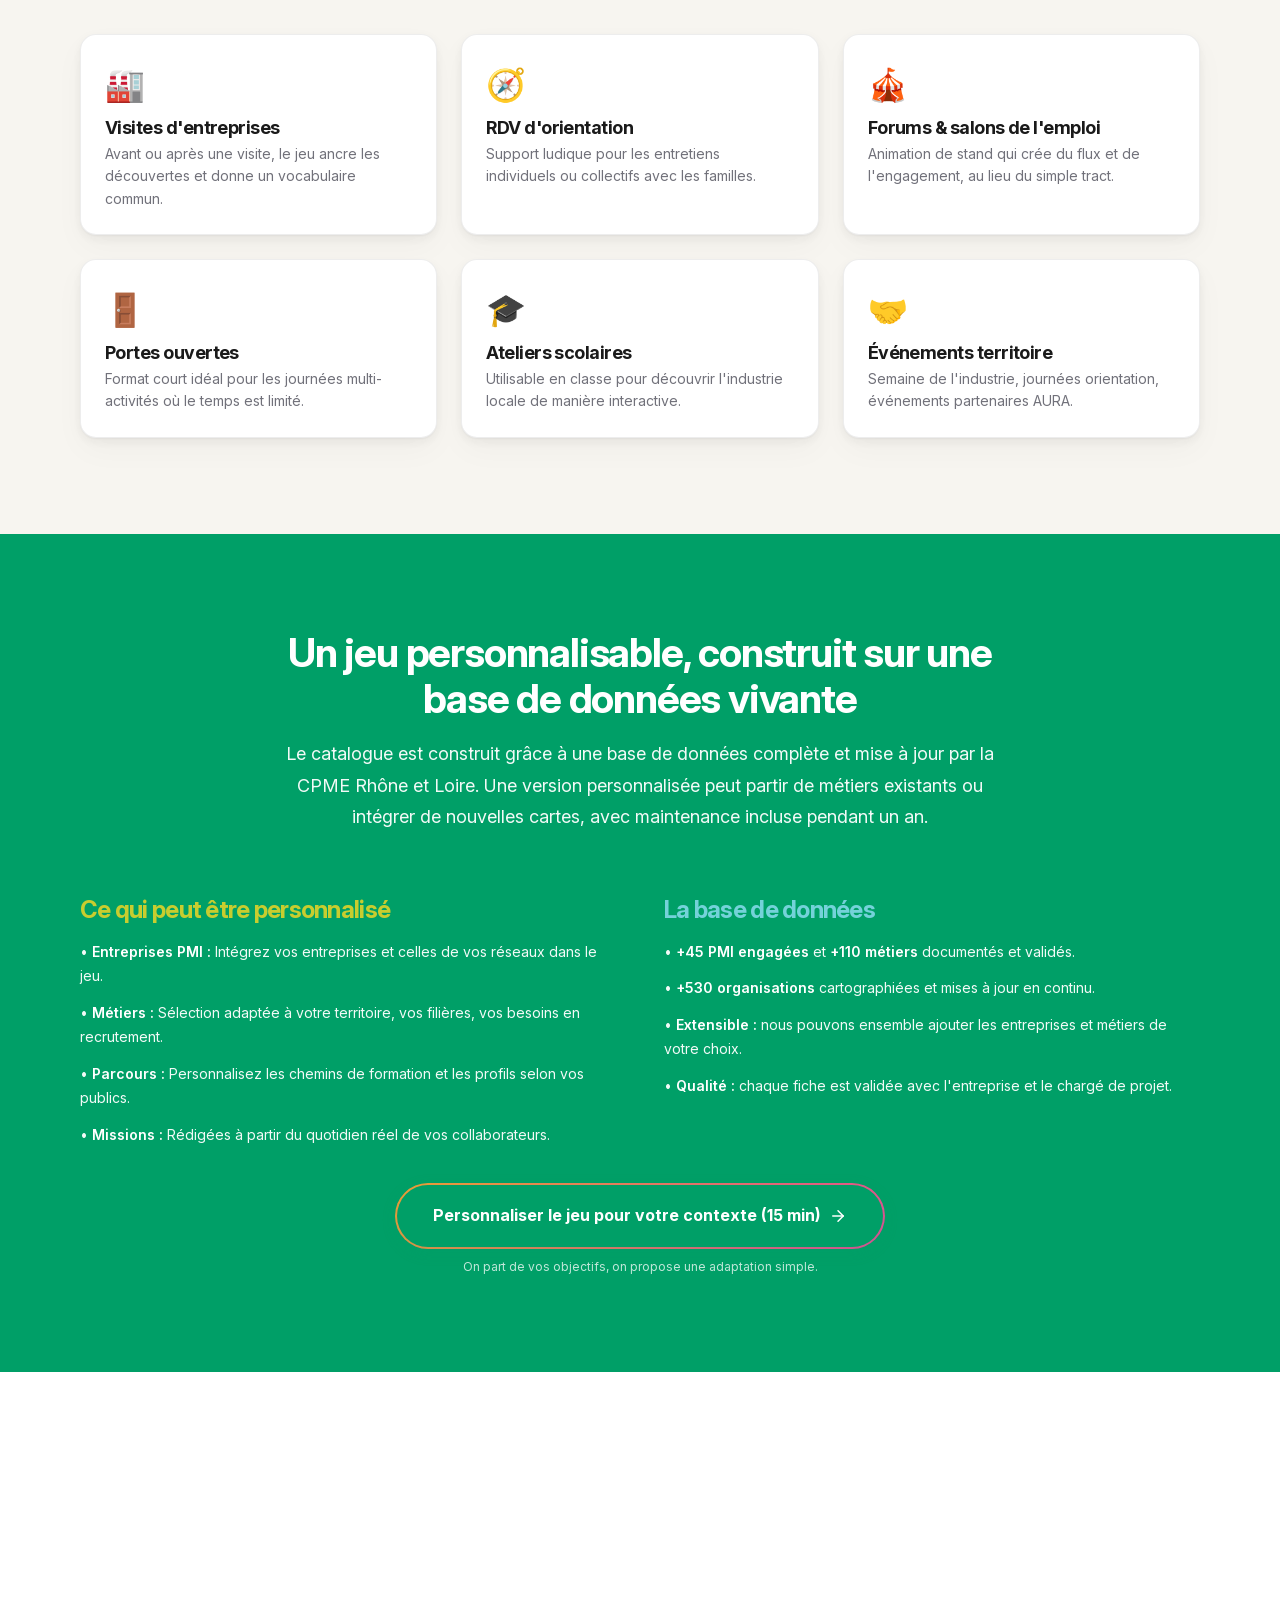
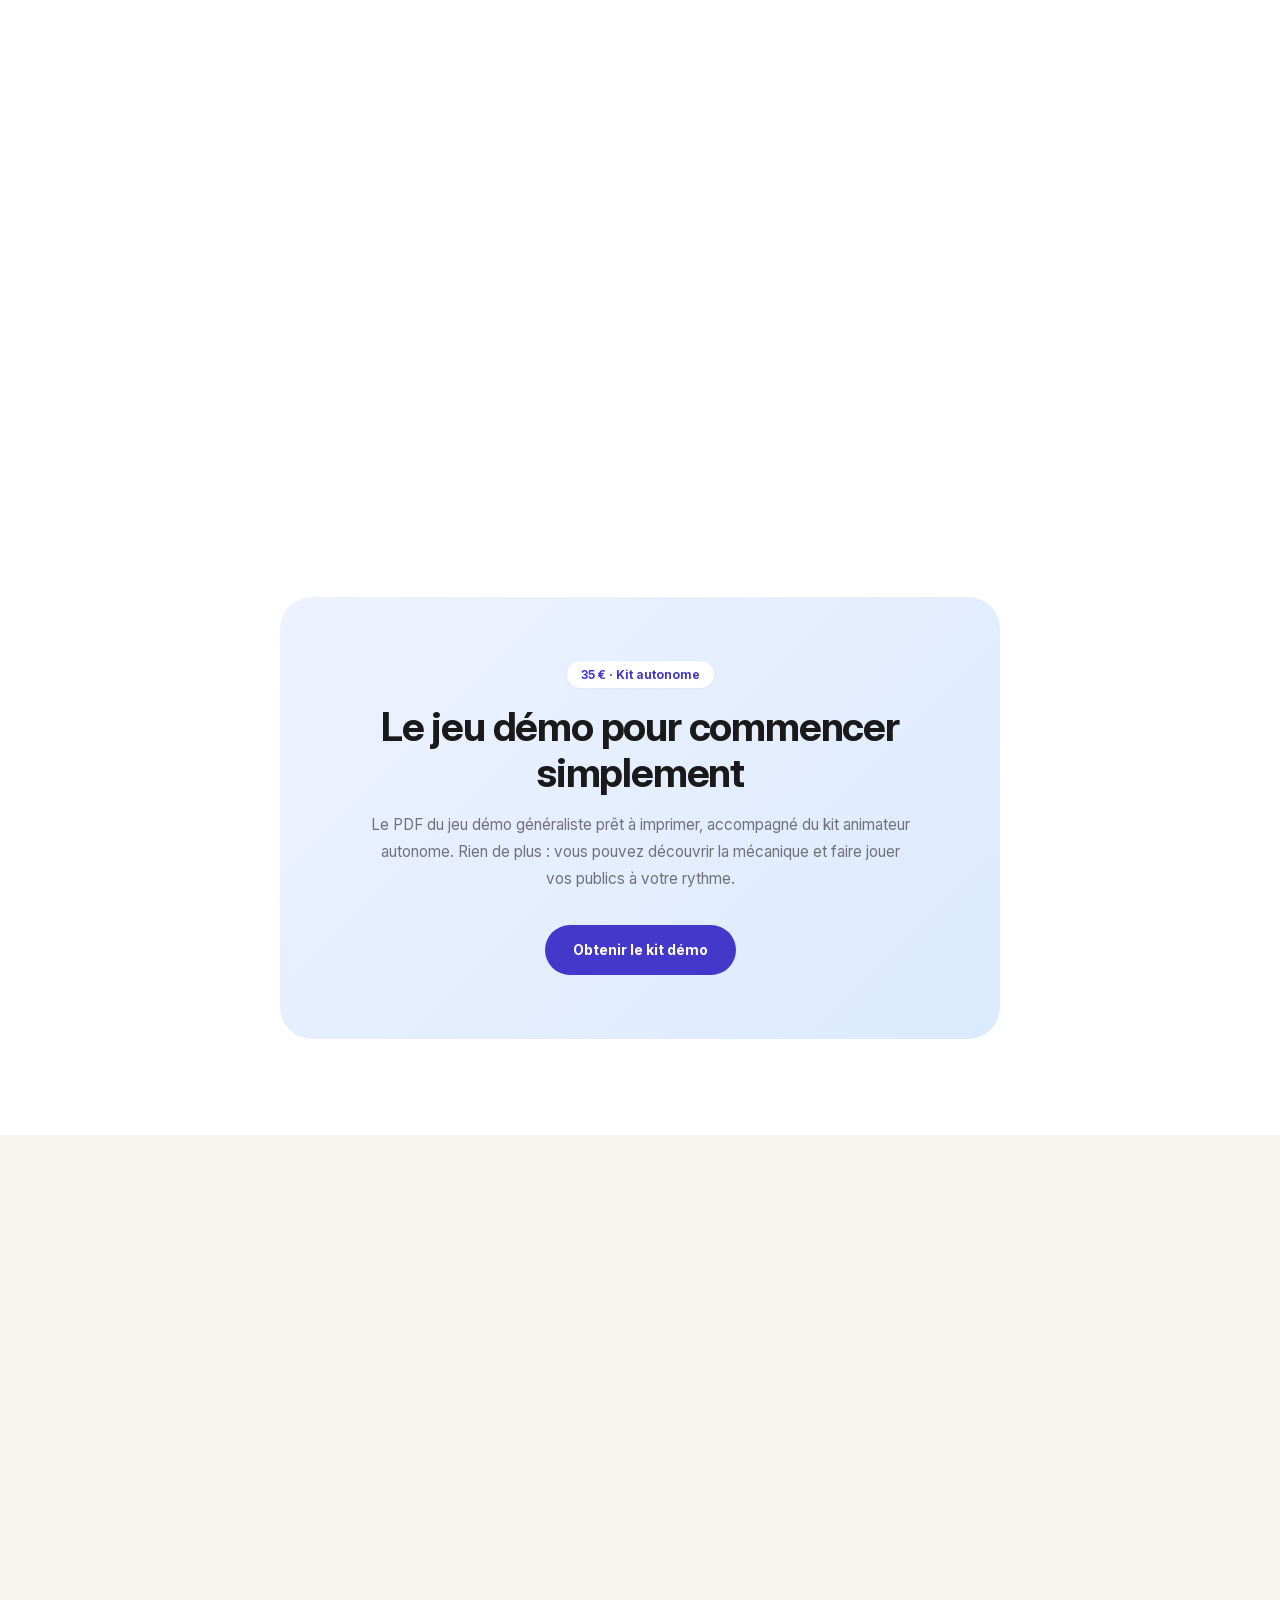
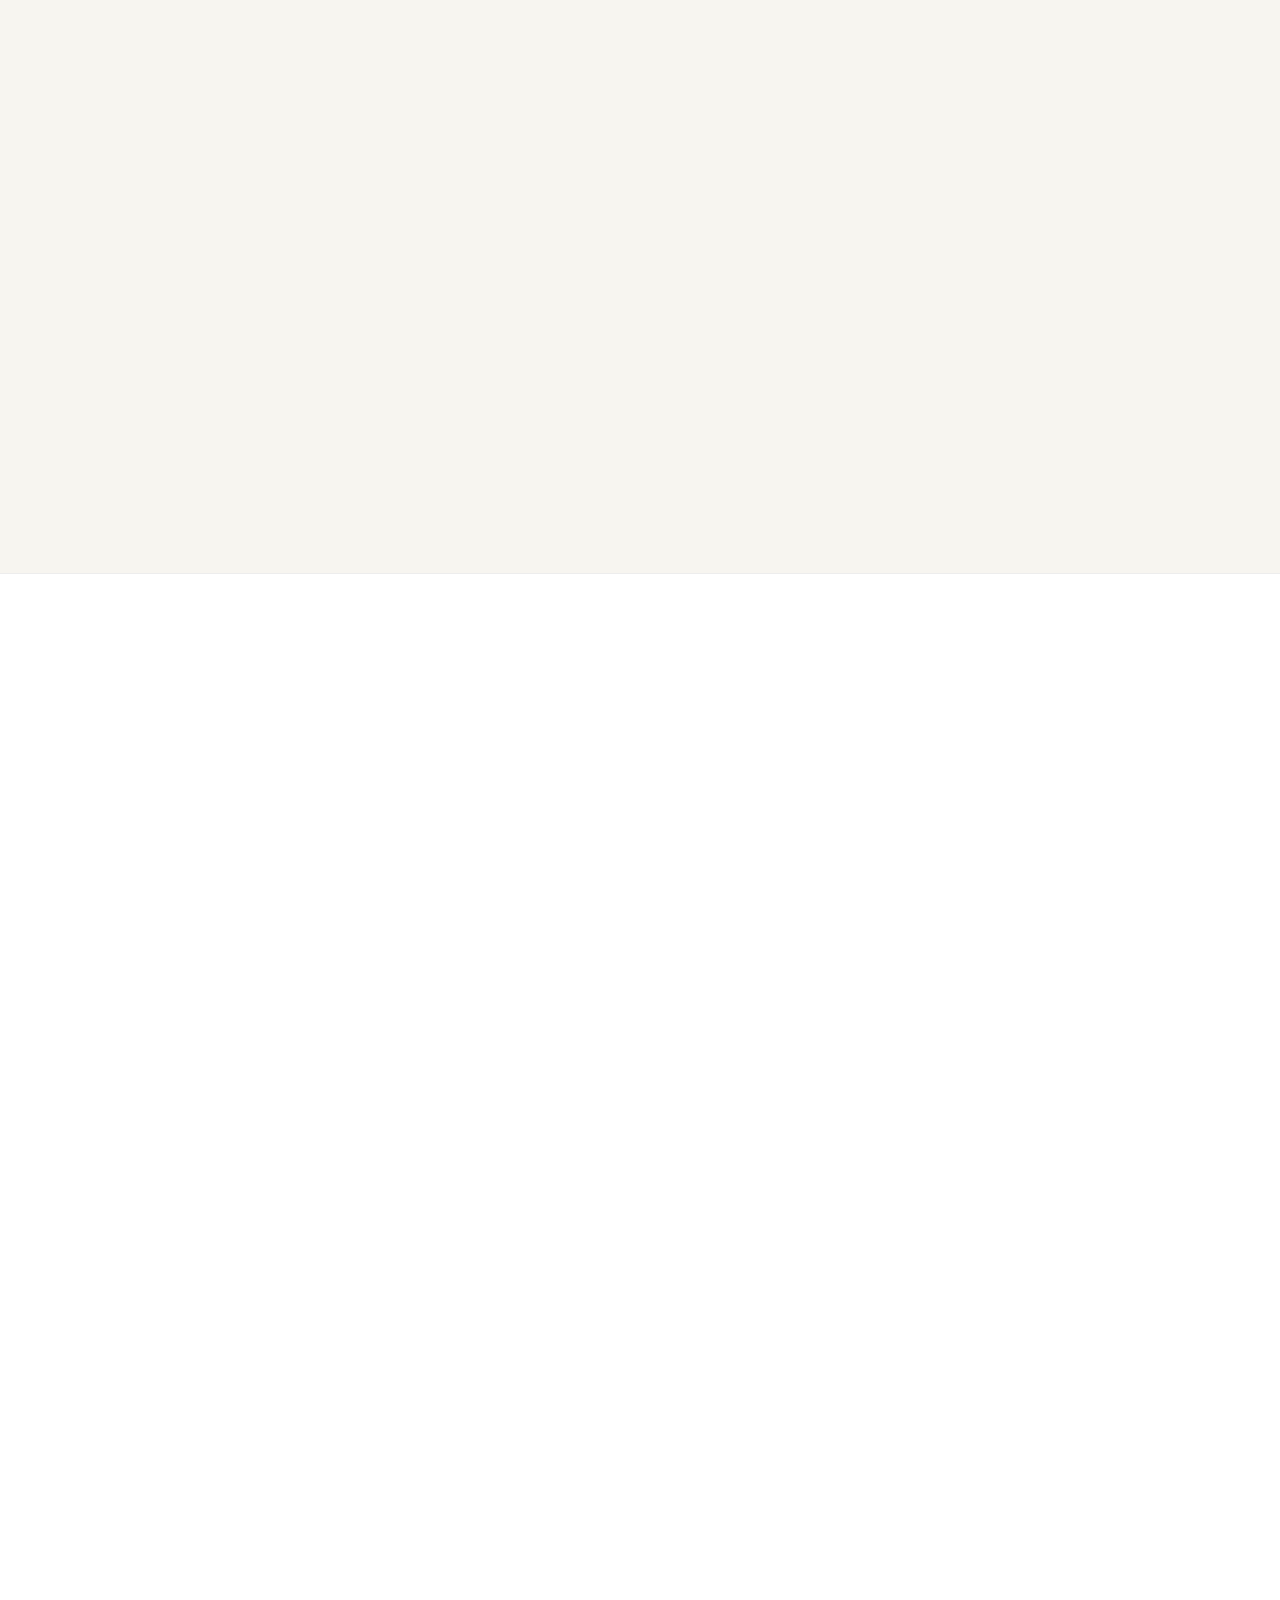
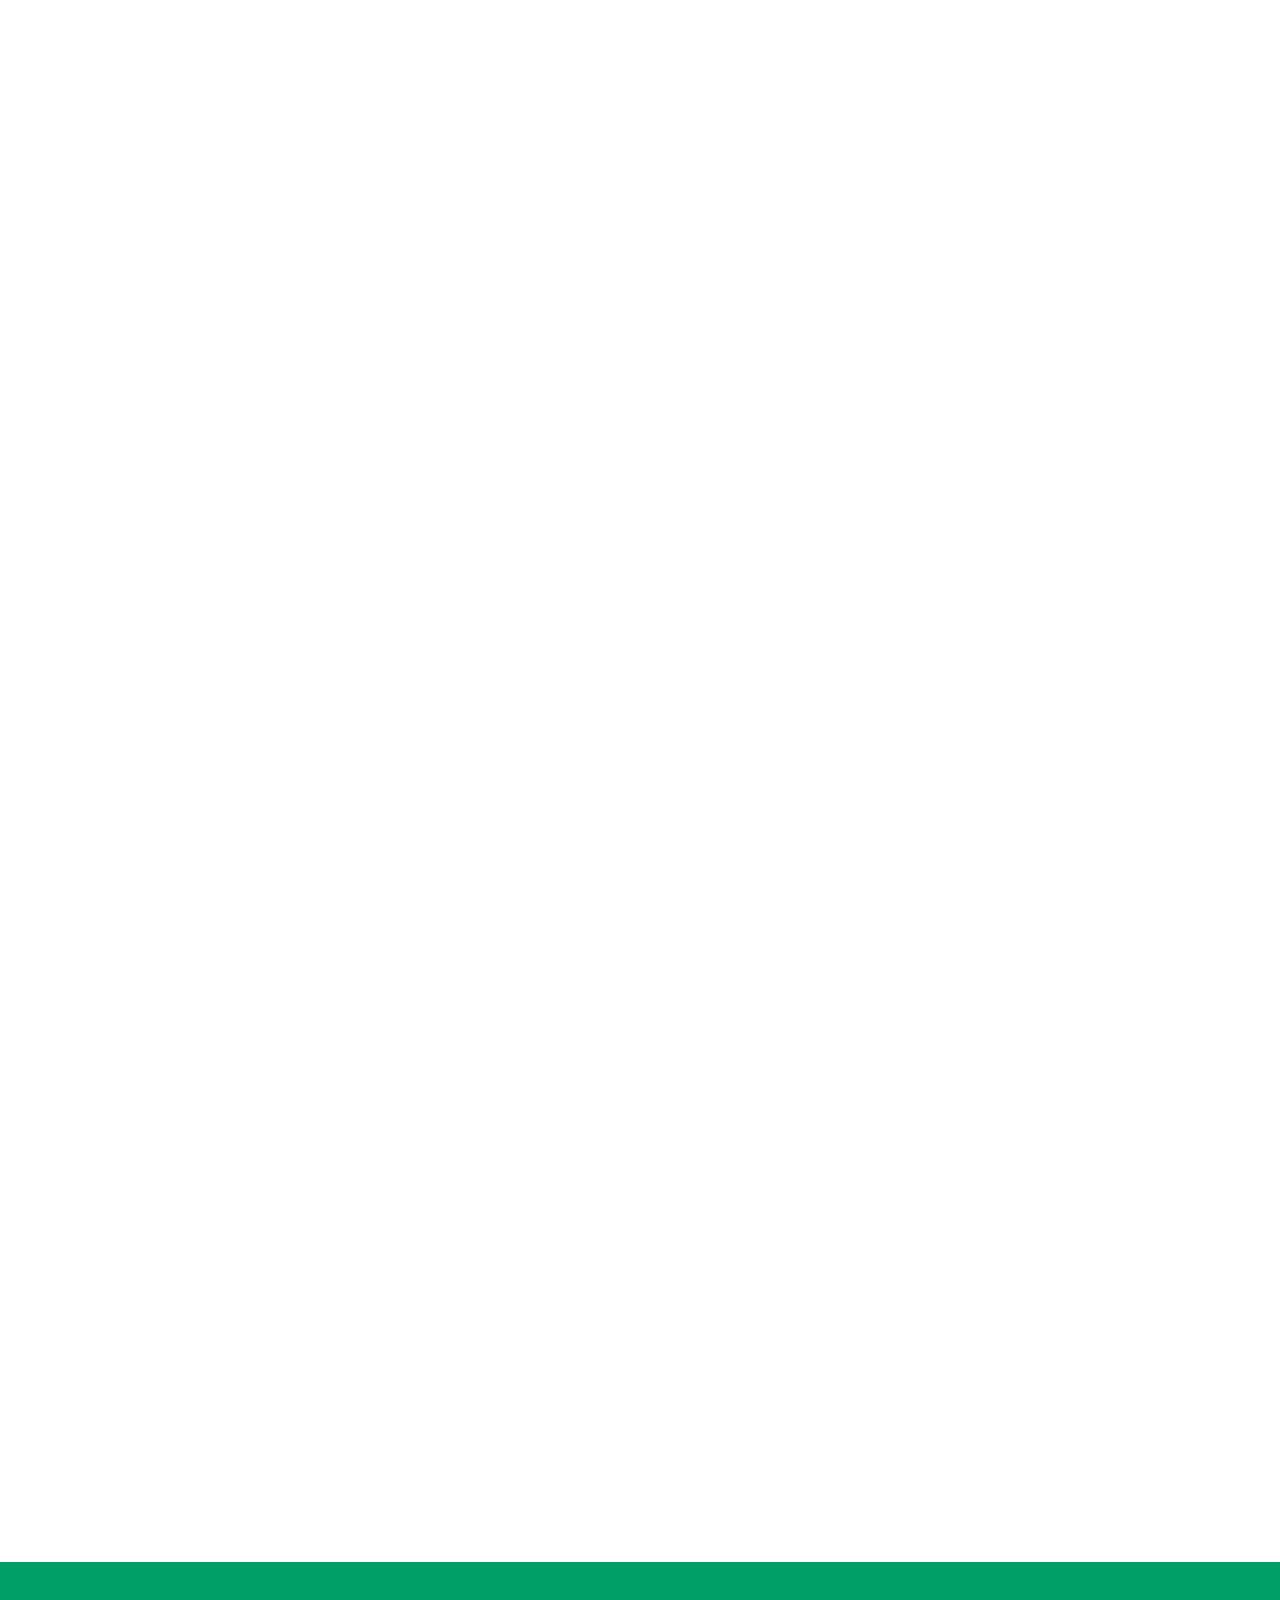
==== commit 7200e12c: "Update Faire l'Industrie offers and pricing" ====
--- a/index.html
+++ b/index.html
@@ -1,1047 +1,923 @@
 <!DOCTYPE html>
 <html lang="fr">
 <head>
-  <meta charset="UTF-8">
-  <meta name="viewport" content="width=device-width, initial-scale=1.0">
-
-  <!-- SEO -->
-  <title>Faire l'Industrie — Sensibilisez aux métiers industriels en 20 minutes</title>
-  <meta name="description" content="Jeu de cartes Portrait d'avenir : sensibilisez aux métiers industriels du territoire AURA en 20 minutes. +45 PMI engagées, +110 métiers documentés, +530 organisations cartographiées. Kit animateur fourni.">
-  <meta name="robots" content="index, follow">
-  <link rel="canonical" href="https://faire-industrie.cpmerhone.fr/">
-
-  <!-- Open Graph -->
-  <meta property="og:title" content="Faire l'Industrie — Le jeu pour briser les clichés">
-  <meta property="og:description" content="En 20 minutes, chaque groupe de joueurs compose un portrait de métier et repart avec 1 métier concret + 1 phrase pour en parler autour de soi.">
-  <meta property="og:type" content="website">
-  <meta property="og:locale" content="fr_FR">
-  <meta property="og:image" content="assets/fi-logo.webp">
-  <meta property="og:image:alt" content="Logo Faire l'Industrie">
-
-  <!-- Twitter -->
-  <meta name="twitter:card" content="summary_large_image">
-  <meta name="twitter:title" content="Faire l'Industrie">
-  <meta name="twitter:description" content="Le jeu pour faire découvrir le vrai visage de l'industrie.">
-  <meta name="twitter:image" content="assets/fi-logo.webp">
-
-  <!-- Favicon -->
-  <link rel="icon" type="image/webp" href="assets/fi-logo.webp">
-
-  <!-- Preload key font (only Inter, Geist Mono deferred) -->
-  <link rel="preload" href="assets/fonts/Inter-variable.woff2" as="font" type="font/woff2" crossorigin>
-
-  <!-- Preload LCP image with responsive sources -->
-  <link rel="preload" as="image" href="assets/image_de9aba.webp" type="image/webp" fetchpriority="high" imagesrcset="assets/image_de9aba-sm.webp 600w, assets/image_de9aba.webp 1024w" imagesizes="(max-width: 767px) 100vw, 50vw">
-
-  <!-- DNS prefetch for external links -->
-  <link rel="dns-prefetch" href="https://cal.com">
-  <link rel="dns-prefetch" href="https://liutnotes.notion.site">
-
-  <!-- Critical styles inlined for above-fold rendering -->
-  <style>
-    *,*::before,*::after{box-sizing:border-box;margin:0;padding:0}
-    html{scroll-behavior:smooth;-webkit-text-size-adjust:100%}
-    body{font-family:'Inter',sans-serif;font-size:1rem;line-height:1.6;color:#1A1A1A;background-color:#F7F5F0;-webkit-font-smoothing:antialiased;overflow-x:hidden}
-    img,svg{display:block;max-width:100%;height:auto}
-    a{color:inherit;text-decoration:none}
-    button{font:inherit;cursor:pointer;border:none;background:none}
-    ul,ol{list-style:none}
-    .container{width:100%;max-width:1200px;margin-inline:auto;padding-inline:24px}
-    .section{padding-block:96px}
-    .navbar{position:fixed;top:0;left:0;right:0;z-index:100;padding:16px 0;transition:background .25s,box-shadow .25s,padding .25s}
-    .navbar.is-scrolled{background:rgba(247,245,240,.92);backdrop-filter:blur(12px);box-shadow:0 1px 0 rgba(26,26,26,.06);padding:8px 0}
-    .navbar__inner{display:flex;align-items:center;justify-content:space-between}
-    .navbar__logo img{height:80px;width:auto;object-fit:contain;margin-block:-12px}
-    .navbar__links{display:none;align-items:center;gap:24px}
-    .navbar__toggle{display:flex;align-items:center;justify-content:center;width:44px;height:44px;position:relative;z-index:201}
-    @media(min-width:768px){.navbar__logo img{height:88px;margin-block:-14px}}
-    @media(min-width:1024px){.navbar__links{display:flex}.navbar__toggle{display:none}.navbar__logo img{height:100px;margin-block:-18px}}
-    .hero{position:relative;padding-top:calc(96px + 80px);padding-bottom:80px;overflow:hidden}
-    .hero__grid{display:grid;grid-template-columns:1fr;gap:48px;align-items:center}
-    @media(min-width:768px){.hero__grid{grid-template-columns:1fr 1fr;gap:64px}}
-    .reveal{opacity:0;transform:translateY(24px);transition:opacity .4s cubic-bezier(.25,.46,.45,.94),transform .4s cubic-bezier(.25,.46,.45,.94)}
-    .reveal.is-visible{opacity:1;transform:translateY(0)}
-    h1,h2,h3{font-family:'Inter',sans-serif;font-weight:700;line-height:1.15;letter-spacing:-.03em;color:#1A1A1A}
-    h1{font-size:clamp(2.5rem,5vw,3.75rem);font-weight:800;letter-spacing:-.04em}
-  </style>
-
-  <!-- Non-critical styles loaded async -->
-  <link rel="stylesheet" href="styles/fonts.min.css">
-  <link rel="stylesheet" href="styles/tokens.min.css">
-  <link rel="stylesheet" href="styles/base.min.css">
-  <link rel="stylesheet" href="styles/components.min.css">
-  <link rel="stylesheet" href="styles/sections.min.css" media="print" onload="this.media='all'">
-  <noscript><link rel="stylesheet" href="styles/sections.min.css"></noscript>
+<meta charset="UTF-8">
+<meta name="viewport" content="width=device-width, initial-scale=1.0">
+<title>Faire l'Industrie — Sensibilisez aux métiers industriels en 20 minutes</title>
+<meta name="description" content="Jeu de cartes Portrait d'avenir : sensibilisez aux métiers industriels du territoire AURA en 20 minutes. +45 PMI engagées, +110 métiers documentés, +530 organisations cartographiées. Kit animateur fourni.">
+<meta name="robots" content="index, follow">
+<link rel="canonical" href="https://faire-industrie.cpmerhone.fr/">
+<meta property="og:title" content="Faire l'Industrie — Le jeu pour briser les clichés">
+<meta property="og:description" content="En 20 minutes, chaque groupe de joueurs compose un portrait de métier et repart avec 1 métier concret + 1 phrase pour en parler autour de soi.">
+<meta property="og:type" content="website">
+<meta property="og:locale" content="fr_FR">
+<meta property="og:image" content="assets/fi-logo.webp">
+<meta property="og:image:alt" content="Logo Faire l'Industrie">
+<meta name="twitter:card" content="summary_large_image">
+<meta name="twitter:title" content="Faire l'Industrie">
+<meta name="twitter:description" content="Le jeu pour faire découvrir le vrai visage de l'industrie.">
+<meta name="twitter:image" content="assets/fi-logo.webp">
+<link rel="icon" type="image/webp" href="assets/fi-logo.webp">
+<link rel="preload" href="assets/fonts/Inter-variable.woff2" as="font" type="font/woff2" crossorigin>
+<link rel="preload" as="image" href="assets/image_de9aba.webp" type="image/webp" fetchpriority="high" imagesrcset="assets/image_de9aba-sm.webp 600w, assets/image_de9aba.webp 1024w" imagesizes="(max-width: 767px) 100vw, 50vw">
+<link rel="dns-prefetch" href="https://cal.com">
+<link rel="dns-prefetch" href="https://liutnotes.notion.site">
+<style>
+*,*::before,*::after{box-sizing:border-box;margin:0;padding:0}
+html{scroll-behavior:smooth;-webkit-text-size-adjust:100%}
+body{font-family:'Inter',sans-serif;font-size:1rem;line-height:1.6;color:#1A1A1A;background-color:#F7F5F0;-webkit-font-smoothing:antialiased;overflow-x:hidden}
+img,svg{display:block;max-width:100%;height:auto}
+a{color:inherit;text-decoration:none}
+button{font:inherit;cursor:pointer;border:none;background:none}
+ul,ol{list-style:none}
+.container{width:100%;max-width:1200px;margin-inline:auto;padding-inline:24px}
+.section{padding-block:96px}
+.navbar{position:fixed;top:0;left:0;right:0;z-index:100;padding:16px 0;transition:background .25s,box-shadow .25s,padding .25s}
+.navbar.is-scrolled{background:rgba(247,245,240,.92);backdrop-filter:blur(12px);box-shadow:0 1px 0 rgba(26,26,26,.06);padding:8px 0}
+.navbar__inner{display:flex;align-items:center;justify-content:space-between}
+.navbar__logo img{height:80px;width:auto;object-fit:contain;margin-block:-12px}
+.navbar__links{display:none;align-items:center;gap:24px}
+.navbar__toggle{display:flex;align-items:center;justify-content:center;width:44px;height:44px;position:relative;z-index:201}
+@media(min-width:768px){.navbar__logo img{height:88px;margin-block:-14px}}
+@media(min-width:1024px){.navbar__links{display:flex}.navbar__toggle{display:none}.navbar__logo img{height:100px;margin-block:-18px}}
+.hero{position:relative;padding-top:calc(96px + 80px);padding-bottom:80px;overflow:hidden}
+.hero__grid{display:grid;grid-template-columns:1fr;gap:48px;align-items:center}
+@media(min-width:768px){.hero__grid{grid-template-columns:1fr 1fr;gap:64px}}
+.reveal{opacity:0;transform:translateY(24px);transition:opacity .4s cubic-bezier(.25,.46,.45,.94),transform .4s cubic-bezier(.25,.46,.45,.94)}
+.reveal.is-visible{opacity:1;transform:translateY(0)}
+h1,h2,h3{font-family:'Inter',sans-serif;font-weight:700;line-height:1.15;letter-spacing:-.03em;color:#1A1A1A}
+h1{font-size:clamp(2.5rem,5vw,3.75rem);font-weight:800;letter-spacing:-.04em}
+</style>
+<link rel="stylesheet" href="styles/fonts.min.css">
+<link rel="stylesheet" href="styles/tokens.min.css">
+<link rel="stylesheet" href="styles/base.min.css">
+<link rel="stylesheet" href="styles/components.min.css">
+<link rel="stylesheet" href="styles/sections.min.css" media="print" onload="this.media='all'">
+<noscript><link rel="stylesheet" href="styles/sections.min.css"></noscript>
 </head>
 <body>
-  <!-- Skip link -->
-  <a href="#main-content" class="skip-link">Aller au contenu principal</a>
-
-  <!-- ========== NAVBAR ========== -->
-  <nav class="navbar" role="navigation" aria-label="Navigation principale">
-    <div class="container navbar__inner">
-      <a href="#" class="navbar__logo" aria-label="Faire l'Industrie — Accueil">
-        <img src="assets/fi-logo.webp" alt="Logo Faire l'Industrie" width="400" height="400" fetchpriority="high">
-      </a>
-
-      <div class="navbar__links">
-        <a href="#pour-qui" class="navbar__link">Pour qui</a>
-        <a href="#solution" class="navbar__link">Le jeu</a>
-        <a href="#deploiement" class="navbar__link">Déployer</a>
-        <a href="#metiers" class="navbar__link">Métiers</a>
-        <a href="partenaires.html" class="navbar__link">Partenaires</a>
-        <a href="#mission" class="navbar__link">Mission</a>
-        <a href="#faq" class="navbar__link">FAQ</a>
-        <a href="https://cal.com/fabrice-liut/15-min-meeting" target="_blank" rel="noopener noreferrer" class="btn btn--sm btn--primary">Réserver une démo</a>
-      </div>
-
-      <button class="navbar__toggle" aria-expanded="false" aria-controls="mobile-menu" aria-label="Ouvrir le menu">
-        <span class="navbar__toggle-bar"></span>
-      </button>
-    </div>
-
-    <div class="navbar__mobile" id="mobile-menu" role="dialog" aria-label="Menu mobile">
-      <a href="#pour-qui" class="navbar__link">Pour qui</a>
-      <a href="#solution" class="navbar__link">Le jeu</a>
-      <a href="#deploiement" class="navbar__link">Déployer</a>
-      <a href="#metiers" class="navbar__link">Métiers</a>
-      <a href="partenaires.html" class="navbar__link">Partenaires</a>
-      <a href="#mission" class="navbar__link">Mission</a>
-      <a href="#faq" class="navbar__link">FAQ</a>
-      <a href="https://liutnotes.notion.site/7604c2d017634177879ed982bfdc693f" target="_blank" rel="noopener noreferrer" class="btn btn--primary">Recevoir le kit (PDF)</a>
-      <a href="https://cal.com/fabrice-liut/15-min-meeting" target="_blank" rel="noopener noreferrer" class="btn btn--secondary">Réserver une démo</a>
-    </div>
-  </nav>
-
-  <!-- ========== MAIN ========== -->
-  <main id="main-content">
-
-    <!-- ===== HERO ===== -->
-    <section class="hero section" aria-labelledby="hero-title">
-      <div class="container hero__grid">
-        <!-- Content -->
-        <div class="hero__content">
-          <h1 id="hero-title" class="hero__title reveal">
-            Montrez le <span class="hero__title-accent">Vrai Visage</span> de l'Industrie en 20&nbsp;minutes
-          </h1>
-
-          <p class="hero__subtitle reveal reveal--delay-1">
-            Un jeu de cartes pour sensibiliser aux métiers industriels du territoire&nbsp;AURA. Facile à animer, gratuit jusqu'en novembre, avec un kit animateur fourni.
-          </p>
-
-          <ul class="check-list mb-6 reveal reveal--delay-2">
-              <li class="check-list__item">
-              <span class="check-list__icon">
-                <svg viewBox="0 0 24 24" fill="none" stroke="currentColor" stroke-width="3" stroke-linecap="round" stroke-linejoin="round"><polyline points="20 6 9 17 4 12"/></svg>
-              </span>
-              Casse les clichés : valorisez une industrie moderne, utile et locale.
-            </li>
-            <li class="check-list__item">
-              <span class="check-list__icon">
-                <svg viewBox="0 0 24 24" fill="none" stroke="currentColor" stroke-width="3" stroke-linecap="round" stroke-linejoin="round"><polyline points="20 6 9 17 4 12"/></svg>
-              </span>
-              +45 PMI engagées, +110 métiers documentés : une base de données vivante et personnalisable.
-            </li>
-            <li class="check-list__item">
-              <span class="check-list__icon">
-                <svg viewBox="0 0 24 24" fill="none" stroke="currentColor" stroke-width="3" stroke-linecap="round" stroke-linejoin="round"><polyline points="20 6 9 17 4 12"/></svg>
-              </span>
-              Chaque participant repart avec 1&nbsp;métier concret et 1&nbsp;phrase à ramener à la maison.
-            </li>
-          </ul>
-
-          <div class="hero__ctas reveal reveal--delay-3">
-            <div>
-              <a href="https://liutnotes.notion.site/7604c2d017634177879ed982bfdc693f" target="_blank" rel="noopener noreferrer" class="btn btn--primary btn--lg">
-                <svg class="btn__icon" viewBox="0 0 24 24" fill="none" stroke="currentColor" stroke-width="2" stroke-linecap="round" stroke-linejoin="round"><path d="M21 15v4a2 2 0 0 1-2 2H5a2 2 0 0 1-2-2v-4"/><polyline points="7 10 12 15 17 10"/><line x1="12" y1="15" x2="12" y2="3"/></svg>
-                Recevoir le kit (PDF)
-              </a>
-              <p class="hero__cta-hint">2 minutes. Email + profil.</p>
-            </div>
-            <div>
-              <a href="https://cal.com/fabrice-liut/15-min-meeting" target="_blank" rel="noopener noreferrer" class="btn btn--secondary btn--lg">
-                <svg class="btn__icon" viewBox="0 0 24 24" fill="none" stroke="currentColor" stroke-width="2" stroke-linecap="round" stroke-linejoin="round"><rect x="3" y="4" width="18" height="18" rx="2" ry="2"/><line x1="16" y1="2" x2="16" y2="6"/><line x1="8" y1="2" x2="8" y2="6"/><line x1="3" y1="10" x2="21" y2="10"/></svg>
-                Réserver une démo
-              </a>
-              <p class="hero__cta-hint">15 min pour vous conseiller.</p>
-            </div>
-          </div>
-        </div>
-
-        <!-- Visual -->
-        <div class="hero__visual reveal reveal--delay-2">
-          <div class="hero__image-wrapper hero__image-wrapper--animated">
-            <div class="hero__image-shadow"></div>
-            <picture>
-              <source srcset="assets/image_de9aba-sm.webp" type="image/webp" media="(max-width: 767px)">
-              <source srcset="assets/image_de9aba.webp" type="image/webp">
-              <img src="assets/image_de9aba.jpg" alt="Atelier jeu Faire l'Industrie — participants autour d'un deck de cartes" class="hero__image" width="1024" height="768" fetchpriority="high" decoding="async">
-            </picture>
-            <div class="hero__float-badge">
-              <span class="hero__float-badge-number">
-                <span class="hero__float-badge-number-big">20</span>
-                <span class="hero__float-badge-number-unit">min</span>
-              </span>
-              <span class="hero__float-badge-label">En groupe</span>
-            </div>
-          </div>
-        </div>
-      </div>
-    </section>
-
-    <!-- ===== CHIFFRES CLÉS (bandeau Fresque-style) ===== -->
-    <section class="key-numbers section--compact" aria-label="Chiffres clés">
-      <div class="container">
-        <div class="key-numbers__grid">
-          <div class="key-numbers__item reveal">
-            <span class="key-numbers__value">+45</span>
-            <span class="key-numbers__label">PMI déjà<br>engagées</span>
-          </div>
-          <div class="key-numbers__item reveal reveal--delay-1">
-            <span class="key-numbers__value">+110</span>
-            <span class="key-numbers__label">Métiers documentés<br>et validés</span>
-          </div>
-          <div class="key-numbers__item reveal reveal--delay-2">
-            <span class="key-numbers__value">+530</span>
-            <span class="key-numbers__label">Organisations<br>cartographiées</span>
-          </div>
-          <div class="key-numbers__item reveal reveal--delay-3">
-            <span class="key-numbers__value">3</span>
-            <span class="key-numbers__label">Filières en<br>co-construction</span>
-          </div>
-        </div>
-      </div>
-    </section>
-
-    <!-- ===== PROBLÈME ===== -->
-    <section class="problem section" aria-labelledby="problem-title">
-      <div class="container">
-        <div class="section-header reveal">
-          <h2 id="problem-title" class="section-header__title">
-            Trop souvent, l'industrie est mal racontée.<br>
-            <span class="text-accent">Et ça coûte des vocations.</span>
-          </h2>
-        </div>
-
-        <div class="grid grid--3 mb-8">
-          <!-- Card 1 -->
-          <div class="card reveal" style="--card-color: var(--color-accent)">
-            <div class="card__body">
-              <div class="card__icon" style="background: var(--color-accent)">
-                <svg width="24" height="24" viewBox="0 0 24 24" fill="none" stroke="currentColor" stroke-width="2" stroke-linecap="round" stroke-linejoin="round"><path d="M2 20a2 2 0 0 0 2 2h16a2 2 0 0 0 2-2V8l-7 5V4a2 2 0 0 0-2-2h-2a2 2 0 0 0-2 2v10H2v6z"/></svg>
-              </div>
-              <h3 class="card__title">Image datée</h3>
-              <p class="card__text">Parents et jeunes ont une image "Zola" de l'industrie : sale, pénible, polluante.</p>
-            </div>
-            <span class="card__serial">FI-P01</span>
-          </div>
-
-          <!-- Card 2 -->
-          <div class="card reveal reveal--delay-1" style="--card-color: var(--color-primary)">
-            <div class="card__body">
-              <div class="card__icon" style="background: var(--color-primary)">
-                <svg width="24" height="24" viewBox="0 0 24 24" fill="none" stroke="currentColor" stroke-width="2" stroke-linecap="round" stroke-linejoin="round"><circle cx="12" cy="12" r="10"/><polyline points="12 6 12 12 16 14"/></svg>
-              </div>
-              <h3 class="card__title">Actions sans suite</h3>
-              <p class="card__text">Les forums et salons génèrent peu de déclics concrets : les familles repartent sans rien à se raconter.</p>
-            </div>
-            <span class="card__serial">FI-P02</span>
-          </div>
-
-          <!-- Card 3 -->
-          <div class="card reveal reveal--delay-2" style="--card-color: var(--color-sky)">
-            <div class="card__body">
-              <div class="card__icon" style="background: var(--color-sky)">
-                <svg width="24" height="24" viewBox="0 0 24 24" fill="none" stroke="currentColor" stroke-width="2" stroke-linecap="round" stroke-linejoin="round"><path d="M17 21v-2a4 4 0 0 0-4-4H5a4 4 0 0 0-4 4v2"/><circle cx="9" cy="7" r="4"/><path d="M23 21v-2a4 4 0 0 0-3-3.87"/><path d="M16 3.13a4 4 0 0 1 0 7.75"/></svg>
-              </div>
-              <h3 class="card__title">Métiers invisibles</h3>
-              <p class="card__text">Les PMI peinent à rendre leurs métiers désirables auprès des parents, premiers prescripteurs d'orientation.</p>
-            </div>
-            <span class="card__serial">FI-P03</span>
-          </div>
-        </div>
-
-        <div class="problem__solution-box reveal">
-          <p class="problem__solution-label">La Solution</p>
-          <p class="problem__solution-text">
-            "Faire l'Industrie" est un <span class="problem__solution-highlight">jeu de cartes "Portrait d'avenir"</span> :
-            en 20 minutes, chaque groupe de joueurs compose un portrait de métier et repart avec une phrase simple pour en parler autour de soi.
-          </p>
-        </div>
-      </div>
-    </section>
-
-    <!-- ===== POUR QUI ===== -->
-    <section id="pour-qui" class="pour-qui section" aria-labelledby="pour-qui-title">
-      <div class="container">
-        <div class="section-header reveal">
-          <span class="section-header__overline">Pour qui ?</span>
-          <h2 id="pour-qui-title" class="section-header__title">Un outil pour tous ceux qui valorisent l'industrie</h2>
-          <p class="section-header__subtitle">Faire l'Industrie s'adresse aux organismes dont la mission est de montrer les métiers de l'industrie, de sensibiliser à ce qu'est l'industrie aujourd'hui et de valoriser l'industrie du territoire AURA.</p>
-        </div>
-
-        <div class="grid grid--3 mb-8">
-          <!-- Audience 1 -->
-          <div class="card reveal" style="--card-color: var(--color-accent)">
-            <div class="card__body">
-              <div class="card__icon" style="background: var(--color-accent)">
-                <svg width="24" height="24" viewBox="0 0 24 24" fill="none" stroke="currentColor" stroke-width="2" stroke-linecap="round" stroke-linejoin="round"><path d="M17 21v-2a4 4 0 0 0-4-4H5a4 4 0 0 0-4 4v2"/><circle cx="9" cy="7" r="4"/><path d="M23 21v-2a4 4 0 0 0-3-3.87"/><path d="M16 3.13a4 4 0 0 1 0 7.75"/></svg>
-              </div>
-              <h3 class="card__title">Prescripteurs &amp; Partenaires</h3>
-              <p class="card__text">Missions locales, forums emploi, salons de l'orientation, portes ouvertes. Vous animez des rencontres avec les familles ? Le jeu s'intègre directement dans vos événements.</p>
-            </div>
-            <span class="card__serial">FI-A01</span>
-          </div>
-
-          <!-- Audience 2 -->
-          <div class="card reveal reveal--delay-1" style="--card-color: var(--color-primary)">
-            <div class="card__body">
-              <div class="card__icon" style="background: var(--color-primary)">
-                <svg width="24" height="24" viewBox="0 0 24 24" fill="none" stroke="currentColor" stroke-width="2" stroke-linecap="round" stroke-linejoin="round"><path d="M2 20a2 2 0 0 0 2 2h16a2 2 0 0 0 2-2V8l-7 5V4a2 2 0 0 0-2-2h-2a2 2 0 0 0-2 2v10H2v6z"/></svg>
-              </div>
-              <h3 class="card__title">Entreprises PMI</h3>
-              <p class="card__text">Vos métiers intégrés dans le jeu, vos collaborateurs valorisés, votre marque employeur renforcée. Gratuit jusqu'en novembre pour les entreprises intégrées.</p>
-            </div>
-            <span class="card__serial">FI-A02</span>
-          </div>
-
-          <!-- Audience 3 -->
-          <div class="card reveal reveal--delay-2" style="--card-color: var(--color-sky)">
-            <div class="card__body">
-              <div class="card__icon" style="background: var(--color-sky)">
-                <svg width="24" height="24" viewBox="0 0 24 24" fill="none" stroke="currentColor" stroke-width="2" stroke-linecap="round" stroke-linejoin="round"><path d="M22 10v6M2 10l10-5 10 5-10 5z"/><path d="M6 12v5c3 3 9 3 12 0v-5"/></svg>
-              </div>
-              <h3 class="card__title">Acteurs de l'orientation</h3>
-              <p class="card__text">Conseillers d'orientation, enseignants, accompagnateurs jeunesse. Un outil pédagogique clé en main pour ouvrir le dialogue sur les métiers industriels avec les familles.</p>
-            </div>
-            <span class="card__serial">FI-A03</span>
-          </div>
-        </div>
-      </div>
-    </section>
-
-    <!-- ===== COMPOSITION DU JEU ===== -->
-    <section id="solution" class="game-comp section" aria-labelledby="game-title">
-      <div class="container">
-        <div class="section-header reveal">
-          <span class="section-header__overline">Le jeu — Portrait d'avenir</span>
-          <h2 id="game-title" class="section-header__title">5 familles de cartes pour construire un portrait de métier</h2>
-          <p class="section-header__subtitle">Chaque groupe de joueurs part d'un profil de personne, choisit une mission qui colle, et découvre le métier-héros associé.</p>
-        </div>
-
-        <!-- 5 card types -->
-        <div class="grid grid--5 mb-8">
-          <div class="card card--type reveal" style="--card-color: var(--color-card-profil)">
-            <div class="card__body">
-              <div class="card__icon" style="background: var(--color-card-profil)">
-                <svg width="20" height="20" viewBox="0 0 24 24" fill="none" stroke="currentColor" stroke-width="2" stroke-linecap="round" stroke-linejoin="round"><path d="M17 21v-2a4 4 0 0 0-4-4H5a4 4 0 0 0-4 4v2"/><circle cx="9" cy="7" r="4"/><path d="M23 21v-2a4 4 0 0 0-3-3.87"/><path d="M16 3.13a4 4 0 0 1 0 7.75"/></svg>
-              </div>
-              <h3 class="card__title">① Carte Profil</h3>
-              <p class="card__text">Mini-portrait : ce qu'il/elle aime, ses soft skills, son style de travail. Point de départ humain.</p>
-            </div>
-            <span class="card__serial">FI-P</span>
-          </div>
-
-          <div class="card card--type reveal reveal--delay-1" style="--card-color: var(--color-card-mission)">
-            <div class="card__body">
-              <div class="card__icon" style="background: var(--color-card-mission)">
-                <svg width="20" height="20" viewBox="0 0 24 24" fill="none" stroke="currentColor" stroke-width="2" stroke-linecap="round" stroke-linejoin="round"><circle cx="12" cy="12" r="10"/><circle cx="12" cy="12" r="6"/><circle cx="12" cy="12" r="2"/></svg>
-              </div>
-              <h3 class="card__title">② Carte Mission</h3>
-              <p class="card__text">Le quotidien de travail en 2-3 phrases concrètes. Pivot du matching profil → métier.</p>
-            </div>
-            <span class="card__serial">FI-MI</span>
-          </div>
-
-          <div class="card card--type reveal reveal--delay-2" style="--card-color: var(--color-card-metier)">
-            <div class="card__body">
-              <div class="card__icon" style="background: var(--color-card-metier)">
-                <svg width="20" height="20" viewBox="0 0 24 24" fill="none" stroke="currentColor" stroke-width="2" stroke-linecap="round" stroke-linejoin="round"><polygon points="12 2 15.09 8.26 22 9.27 17 14.14 18.18 21.02 12 17.77 5.82 21.02 7 14.14 2 9.27 8.91 8.26 12 2"/></svg>
-              </div>
-              <h3 class="card__title">③ Carte Métier-Héros</h3>
-              <p class="card__text">Le nom du poste + visuel fort. Totem mémorable à ramener à la maison.</p>
-            </div>
-            <span class="card__serial">FI-M</span>
-          </div>
-
-          <div class="card card--type reveal reveal--delay-3" style="--card-color: var(--color-card-impact)">
-            <div class="card__body">
-              <div class="card__icon" style="background: var(--color-card-impact)">
-                <svg width="20" height="20" viewBox="0 0 24 24" fill="none" stroke="currentColor" stroke-width="2" stroke-linecap="round" stroke-linejoin="round"><path d="M2 20a2 2 0 0 0 2 2h16a2 2 0 0 0 2-2V8l-7 5V4a2 2 0 0 0-2-2h-2a2 2 0 0 0-2 2v10H2v6z"/></svg>
-              </div>
-              <h3 class="card__title">④ Carte Entreprise</h3>
-              <p class="card__text">Nom, secteur, engagements. Une industrie vivante ancrée dans le territoire.</p>
-            </div>
-            <span class="card__serial">FI-E</span>
-          </div>
-
-          <div class="card card--type reveal reveal--delay-4" style="--card-color: var(--color-card-formation)">
-            <div class="card__body">
-              <div class="card__icon" style="background: var(--color-card-formation)">
-                <svg width="20" height="20" viewBox="0 0 24 24" fill="none" stroke="currentColor" stroke-width="2" stroke-linecap="round" stroke-linejoin="round"><path d="M22 10v6M2 10l10-5 10 5-10 5z"/><path d="M6 12v5c3 3 9 3 12 0v-5"/></svg>
-              </div>
-              <h3 class="card__title">⑤ Carte Formation</h3>
-              <p class="card__text">1 à 3 chemins d'accès (CAP, Bac pro, BTS…) en langage simple et rassurant.</p>
-            </div>
-            <span class="card__serial">FI-F</span>
-          </div>
-        </div>
-
-        <!-- Examples -->
-        <div class="game-comp__examples">
-          <div class="game-comp__example reveal" style="--_example-color: var(--color-primary)">
-            <h3 class="game-comp__example-title">Exemple — Monteuse de tiny house</h3>
-            <p class="game-comp__example-quote">"Au quotidien, tu assembles les murs, poses l'isolation, installes les fenêtres pour des tiny houses prêtes à être livrées."</p>
-            <p class="game-comp__example-detail">
-              <strong>Profil :</strong> Lina — aime le travail manuel, voir vite le résultat, faire quelque chose d'utile.<br>
-              <strong>Entreprise :</strong> Hekipia — tiny houses en bois, matériaux durables.
-            </p>
-          </div>
-          <div class="game-comp__example reveal reveal--delay-1" style="--_example-color: var(--color-accent)">
-            <h3 class="game-comp__example-title">Exemple — Opérateur machine CN</h3>
-            <p class="game-comp__example-quote">"Au quotidien, tu prépares et lances des programmes sur des machines d'usinage. Tu contrôles les pièces au millimètre."</p>
-            <p class="game-comp__example-detail">
-              <strong>Profil :</strong> Yanis — aime la précision, ne supporte pas le "à peu près", à l'aise avec les machines.<br>
-              <strong>Entreprise :</strong> Eriks — pièces mécaniques, précision et fiabilité.
-            </p>
-          </div>
-        </div>
-      </div>
-    </section>
-
-    <!-- ===== PROGRESSION ===== -->
-    <section id="progression" class="progression section" aria-labelledby="progression-title">
-      <div class="container">
-        <div class="section-header reveal">
-          <span class="section-header__overline">Mécanique de jeu</span>
-          <h2 id="progression-title" class="section-header__title">20 minutes, 5 étapes, 1 résultat concret</h2>
-          <p class="section-header__subtitle">Chaque participant compose un portrait de métier et repart avec quelque chose de tangible à ramener chez soi.</p>
-        </div>
-
-        <div class="grid grid--5 stepper">
-          <div class="stepper__track"></div>
-          <div class="stepper__item reveal">
-            <div class="stepper__number" style="background: var(--color-accent)"><span>1</span></div>
-            <h3 class="stepper__title">Choisir un Profil</h3>
-            <p class="stepper__text">« Imaginez que ce profil ressemble à un jeune que vous connaissez. »</p>
-          </div>
-          <div class="stepper__item reveal reveal--delay-1">
-            <div class="stepper__number" style="background: var(--color-primary)"><span>2</span></div>
-            <h3 class="stepper__title">Matcher une Mission</h3>
-            <p class="stepper__text">Lire 2-3 missions et choisir celle qui colle le mieux au profil.</p>
-          </div>
-          <div class="stepper__item reveal reveal--delay-2">
-            <div class="stepper__number" style="background: var(--color-sky)"><span>3</span></div>
-            <h3 class="stepper__title">Révéler le Métier-Héros</h3>
-            <p class="stepper__text">Retrouver la carte métier grâce au code symbole + couleur.</p>
-          </div>
-          <div class="stepper__item reveal reveal--delay-3">
-            <div class="stepper__number" style="background: var(--color-lime)"><span>4</span></div>
-            <h3 class="stepper__title">Compléter le portrait</h3>
-            <p class="stepper__text">Ajouter Entreprise + Formation pour ancrer le métier dans le réel.</p>
-          </div>
-            <div class="stepper__item reveal reveal--delay-4">
-            <div class="stepper__number" style="background: var(--color-teal)"><span>5</span></div>
-            <h3 class="stepper__title">Ramener à la maison</h3>
-            <p class="stepper__text">Construire un mini-récit : 1 métier + 1 phrase pour en parler autour de soi.</p>
-          </div>
-        </div>
-
-        <!-- Ce qu'on obtient en sortie -->
-        <div class="game-output reveal">
-          <div class="game-output__inner">
-            <h3 class="game-output__title">Ce qu'on obtient en sortie d'une partie</h3>
-            <div class="game-output__grid">
-              <div class="game-output__item">
-                <span class="game-output__icon">🎴</span>
-                <p><strong>1 portrait de métier complet</strong> — profil, mission, métier, entreprise, formation : une chaîne de cartes assemblée par le participant.</p>
-              </div>
-              <div class="game-output__item">
-                <span class="game-output__icon">💬</span>
-                <p><strong>1 phrase à ramener à la maison</strong> — « Ce soir, je te parlerai du métier de [X]. C'est un travail où on [Y], dans une entreprise qui [Z]. »</p>
-              </div>
-              <div class="game-output__item">
-                <span class="game-output__icon">🔗</span>
-                <p><strong>1 lien concret avec le territoire</strong> — une entreprise réelle, locale, qui recrute. Pas une fiche abstraite.</p>
-              </div>
-              <div class="game-output__item">
-                <span class="game-output__icon">🧠</span>
-                <p><strong>1 déclic sur l'industrie</strong> — les clichés tombent, les participants découvrent une industrie moderne, humaine et technologique.</p>
-              </div>
-            </div>
-          </div>
-        </div>
-      </div>
-    </section>
-
-    <!-- ===== DEPLOIEMENT ===== -->
-    <section id="deploiement" class="deploiement section" aria-labelledby="deploiement-title">
-      <div class="container">
-        <div class="section-header reveal">
-          <span class="section-header__overline">Déploiement</span>
-          <h2 id="deploiement-title" class="section-header__title">Facile à animer, facile à déployer</h2>
-          <p class="section-header__subtitle">Comme une Fresque, le jeu est conçu pour être transmis simplement. Formation rapide, kit animateur fourni, et c'est parti.</p>
-        </div>
-
-        <div class="grid grid--3 mb-8">
-          <div class="card reveal" style="--card-color: var(--color-primary)">
-            <div class="card__body">
-              <div class="card__icon" style="background: var(--color-primary)">
-                <svg width="24" height="24" viewBox="0 0 24 24" fill="none" stroke="currentColor" stroke-width="2" stroke-linecap="round" stroke-linejoin="round"><path d="M22 10v6M2 10l10-5 10 5-10 5z"/><path d="M6 12v5c3 3 9 3 12 0v-5"/></svg>
-              </div>
-              <h3 class="card__title">Formation rapide</h3>
-              <p class="card__text">Pas besoin d'être expert de l'industrie. Une prise en main courte suffit pour animer votre première session en toute confiance.</p>
-            </div>
-            <span class="card__serial">FI-D01</span>
-          </div>
-
-          <div class="card reveal reveal--delay-1" style="--card-color: var(--color-accent)">
-            <div class="card__body">
-              <div class="card__icon" style="background: var(--color-accent)">
-                <svg width="24" height="24" viewBox="0 0 24 24" fill="none" stroke="currentColor" stroke-width="2" stroke-linecap="round" stroke-linejoin="round"><path d="M21 15v4a2 2 0 0 1-2 2H5a2 2 0 0 1-2-2v-4"/><polyline points="7 10 12 15 17 10"/><line x1="12" y1="15" x2="12" y2="3"/></svg>
-              </div>
-              <h3 class="card__title">Kit animateur fourni</h3>
-              <p class="card__text">Cartes imprimables, guide d'animation, script oral, fiches « phrase à ramener à la maison ». Tout est prêt, vous n'avez plus qu'à jouer.</p>
-            </div>
-            <span class="card__serial">FI-D02</span>
-          </div>
-
-          <div class="card reveal reveal--delay-2" style="--card-color: var(--color-sky)">
-            <div class="card__body">
-              <div class="card__icon" style="background: var(--color-sky)">
-                <svg width="24" height="24" viewBox="0 0 24 24" fill="none" stroke="currentColor" stroke-width="2" stroke-linecap="round" stroke-linejoin="round"><path d="M17 21v-2a4 4 0 0 0-4-4H5a4 4 0 0 0-4 4v2"/><circle cx="9" cy="7" r="4"/><path d="M23 21v-2a4 4 0 0 0-3-3.87"/><path d="M16 3.13a4 4 0 0 1 0 7.75"/></svg>
-              </div>
-              <h3 class="card__title">Créateur de lien</h3>
-              <p class="card__text">Le format favorise les rencontres, les échanges et les interactions. 8–12 joueurs autour d'un même jeu, ça crée du lien naturellement.</p>
-            </div>
-            <span class="card__serial">FI-D03</span>
-          </div>
-        </div>
-      </div>
-    </section>
-
-    <!-- ===== FORMATS ===== -->
-    <section class="formats section" aria-labelledby="formats-title">
-      <div class="container">
-        <div class="section-header reveal">
-          <span class="section-header__overline">Formats</span>
-          <h2 id="formats-title" class="section-header__title">Adaptable à vos contraintes</h2>
-          <p class="section-header__subtitle">8–12 joueurs + 1 animateur·rice. Insérable dans un parcours plus large.</p>
-        </div>
-
-        <div class="grid grid--3">
-          <div class="format-card reveal">
-            <span class="format-card__time">20 min</span>
-            <h3 class="format-card__title">Session Standard</h3>
-            <p class="format-card__desc">3' d'explication, 12-14' de jeu, 3-5' de debrief. Chaque participant repart avec 1 métier + 1 phrase.</p>
-          </div>
-          <div class="format-card reveal reveal--delay-1">
-            <span class="format-card__time">10 min</span>
-            <h3 class="format-card__title">Mode Light</h3>
-            <p class="format-card__desc">PROFIL + MISSION + MÉTIER uniquement. Entreprise &amp; Formation portées à l'oral par l'animateur.</p>
-          </div>
-          <div class="format-card reveal reveal--delay-2">
-            <span class="format-card__time">½ journée</span>
-            <h3 class="format-card__title">Immersion</h3>
-            <p class="format-card__desc">Session jeu + visite d'entreprise + debrief approfondi. Idéal pour les portes ouvertes.</p>
-          </div>
-        </div>
-
-        <p class="formats__link">
-          <a href="https://cal.com/fabrice-liut/15-min-meeting" target="_blank" rel="noopener noreferrer" class="link text-small">
-            Je ne sais pas quel format choisir → Réserver une démo 15 min
-          </a>
-        </p>
-      </div>
-    </section>
-
-    <!-- ===== PACKS ===== -->
-    <section id="packs" class="packs section" aria-labelledby="packs-title">
-      <div class="container">
-        <div class="section-header reveal">
-          <span class="section-header__overline">Accès</span>
-          <h2 id="packs-title" class="section-header__title">Gratuit jusqu'en novembre pour tout le monde</h2>
-          <p class="section-header__subtitle">Le jeu est actuellement en accès libre, y compris pour les entreprises PMI qui y sont intégrées. Profitez-en pour tester, animer, et voir les résultats.</p>
-        </div>
-
-        <div class="grid grid--3">
-          <!-- Pack 1 -->
-          <div class="card card--pack reveal" style="--card-color: var(--color-accent)">
-            <div class="card__body">
-              <p class="card--pack-overline uppercase text-muted">Pack 1 (Principal)</p>
-              <h3 class="card__pack-title" style="font-size:1.375rem;font-weight:700;margin-bottom:var(--space-2)">Partenaire / Prescripteur</h3>
-              <div class="card__pack-desc" style="font-size:var(--text-small);color:var(--color-muted);line-height:var(--leading-normal);flex:1">
-                <p style="margin-bottom:var(--space-2)"><strong style="color:var(--color-text)">Pour :</strong> Organismes en contact avec les familles (forums emploi, salons, portes ouvertes, missions locales).</p>
-                <p style="margin-bottom:var(--space-1)"><strong style="color:var(--color-text)">Valeur :</strong> Un jeu de cartes clé en main pour animer une session de 20 min avec 8-12 participants.</p>
-                <ul class="card__pack-list">
-                  <li>10-12 métiers avec cartes complètes (Profil, Mission, Métier, Entreprise, Formation)</li>
-                  <li>Guide animateur + script oral</li>
-                  <li>Mini-fiches « phrase à ramener à la maison »</li>
-                </ul>
-                <p><strong style="color:var(--color-text)">Idéal pour :</strong> forums, classes, entretiens jeunes/familles.</p>
-              </div>
-            </div>
-            <div class="card__footer">
-              <a href="https://liutnotes.notion.site/7604c2d017634177879ed982bfdc693f" target="_blank" rel="noopener noreferrer" class="btn btn--primary" style="width:100%;justify-content:center">Recevoir le kit animateur</a>
-            </div>
-            <span class="card__serial">FI-PK01</span>
-          </div>
-
-          <!-- Pack 2 -->
-          <div class="card card--pack reveal reveal--delay-1" style="--card-color: var(--color-lime)">
-            <div class="card__body">
-              <p class="card--pack-overline uppercase text-muted">Pack 2</p>
-              <h3 style="font-size:1.375rem;font-weight:700;margin-bottom:var(--space-2)">Grandes Entreprises / Filières</h3>
-              <div class="card__pack-desc" style="font-size:var(--text-small);color:var(--color-muted);line-height:var(--leading-normal);flex:1">
-                <p style="margin-bottom:var(--space-2)"><strong style="color:var(--color-text)">Pour :</strong> Grands groupes, filières industrielles, réseaux d'entreprises (animations, portes ouvertes, actions collectives).</p>
-                <p style="margin-bottom:var(--space-1)"><strong style="color:var(--color-text)">Valeur :</strong> Valoriser vos PMI et les métiers industriels (filières, sous-traitants) auprès des jeunes et familles du territoire.</p>
-                <ul class="card__pack-list">
-                  <li>Kit de déploiement multi-sites</li>
-                  <li>Adaptation au contexte et aux métiers de la filière</li>
-                  <li>Accompagnement à la mise en place</li>
-                </ul>
-                <p><strong style="color:var(--color-text)">Idéal pour :</strong> Semaine de l'industrie, événements filière, portes ouvertes multi-sites.</p>
-              </div>
-            </div>
-            <div class="card__footer">
-              <a href="https://cal.com/fabrice-liut/15-min-meeting" target="_blank" rel="noopener noreferrer" class="btn" style="width:100%;justify-content:center;background:var(--color-lime);color:var(--color-dark)">Planifier un échange</a>
-            </div>
-            <span class="card__serial">FI-PK02</span>
-          </div>
-
-          <!-- Pack 3 — Featured -->
-          <div class="card card--pack card--featured reveal reveal--delay-2" style="--card-color: var(--color-primary)">
-            <span class="card__badge-top">Gratuit jusqu'en novembre</span>
-            <div class="card__body">
-              <p class="card--pack-overline uppercase text-muted">Pack 3</p>
-              <h3 style="font-size:1.375rem;font-weight:700;margin-bottom:var(--space-2)">Entreprise (PMI) — Intégration Métier</h3>
-              <div style="font-size:var(--text-small);color:var(--color-muted);line-height:var(--leading-normal);flex:1">
-                <p style="margin-bottom:var(--space-2);font-weight:700;color:var(--color-primary)">Transformez votre réalité en atout marque employeur sans effort.</p>
-                <div style="background:rgba(0,159,103,0.06);padding:var(--space-1) var(--space-2);border-radius:var(--radius-sm);margin-bottom:var(--space-2);font-size:var(--text-xs)">
-                  <strong style="color:var(--color-text)">Mise en œuvre : 45min chrono</strong> avec le chargé de projet CPME pour créer vos cartes métiers personnalisées.
-                </div>
-                <p style="margin-bottom:var(--space-1)"><strong style="color:var(--color-text)">Bénéfices :</strong></p>
-                <ul class="card__pack-list">
-                  <li>Vos métiers intégrés dans la bibliothèque du jeu</li>
-                  <li>Valorisation de vos collaborateurs via les cartes Profil</li>
-                  <li>Visibilité auprès des parents et jeunes du territoire</li>
-                </ul>
-              </div>
-            </div>
-            <div class="card__footer">
-              <a href="https://liutnotes.notion.site/7604c2d017634177879ed982bfdc693f" target="_blank" rel="noopener noreferrer" class="btn" style="width:100%;justify-content:center;background:var(--color-primary);color:white">Rejoindre le jeu</a>
-            </div>
-            <span class="card__serial">FI-PK03</span>
-          </div>
-        </div>
-
-        <!-- Focus parents -->
-        <div class="packs__focus reveal">
-          <div>
-            <h3 class="packs__focus-title">Focus : Parents, familles et personnes en reconversion</h3>
-            <p class="packs__focus-text" style="margin-bottom:var(--space-2)">
-              Le jeu est pensé pour les <strong>parents et familles</strong>, mais aussi pour <strong>les personnes en reconversion</strong> ou éloignées de l'industrie : en 20 minutes, ils composent un portrait de métier et repartent avec <strong>1 métier concret + 1 phrase simple</strong> pour en parler autour de soi.
-            </p>
-            <p class="packs__focus-text text-small">« Ce soir, je te parlerai du métier de [nom du métier] » ou « Je pourrai en parler à mon réseau » selon votre public.</p>
-          </div>
-          <div class="packs__focus-cta">
-            <a href="https://liutnotes.notion.site/7604c2d017634177879ed982bfdc693f" target="_blank" rel="noopener noreferrer" class="btn" style="background:#4338CA;color:white">Recevoir le kit (PDF)</a>
-          </div>
-        </div>
-      </div>
-    </section>
-
-    <!-- ===== EN SYNERGIE ===== -->
-    <section class="synergie section" aria-labelledby="synergie-title">
-      <div class="container">
-        <div class="section-header reveal">
-          <span class="section-header__overline">Synergie</span>
-          <h2 id="synergie-title" class="section-header__title">Un outil qui s'intègre dans vos actions existantes</h2>
-          <p class="section-header__subtitle">Le jeu est utile seul, mais il décuple son impact en synergie avec vos autres dispositifs de sensibilisation et d'orientation.</p>
-        </div>
-
-        <div class="synergie__grid reveal">
-          <div class="synergie__item">
-            <span class="synergie__icon">🏭</span>
-            <h3>Visites d'entreprises</h3>
-            <p>Avant ou après une visite, le jeu ancre les découvertes et donne un vocabulaire commun.</p>
-          </div>
-          <div class="synergie__item">
-            <span class="synergie__icon">🧭</span>
-            <h3>RDV d'orientation</h3>
-            <p>Support ludique pour les entretiens individuels ou collectifs avec les familles.</p>
-          </div>
-          <div class="synergie__item">
-            <span class="synergie__icon">🎪</span>
-            <h3>Forums &amp; salons de l'emploi</h3>
-            <p>Animation de stand qui crée du flux et de l'engagement, au lieu du simple tract.</p>
-          </div>
-          <div class="synergie__item">
-            <span class="synergie__icon">🚪</span>
-            <h3>Portes ouvertes</h3>
-            <p>Format court idéal pour les journées multi-activités où le temps est limité.</p>
-          </div>
-          <div class="synergie__item">
-            <span class="synergie__icon">🎓</span>
-            <h3>Ateliers scolaires</h3>
-            <p>Utilisable en classe pour découvrir l'industrie locale de manière interactive.</p>
-          </div>
-          <div class="synergie__item">
-            <span class="synergie__icon">🤝</span>
-            <h3>Événements territoire</h3>
-            <p>Semaine de l'industrie, journées orientation, événements partenaires AURA.</p>
-          </div>
-        </div>
-      </div>
-    </section>
-
-    <!-- ===== PERSONNALISATION ===== -->
-    <section class="customization section" aria-labelledby="custom-title">
-      <div class="container text-center">
-        <div class="section-header reveal">
-          <h2 id="custom-title" class="section-header__title text-white">Un jeu personnalisable, construit sur une base de données vivante</h2>
-          <p class="section-header__subtitle" style="color:rgba(255,255,255,0.95)">Le catalogue est construit grâce à une base de données complète et mise à jour par la CPME Rhône et Loire. Nous pouvons aussi ajouter ensemble les entreprises et métiers de vos réseaux.</p>
-        </div>
-
-        <div class="customization__grid">
-          <div class="reveal">
-            <h3 class="customization__col-title" style="color: var(--color-lime)">Ce qui peut être personnalisé</h3>
-            <ul class="customization__list">
-              <li>• <strong>Entreprises PMI :</strong> Intégrez vos entreprises et celles de vos réseaux dans le jeu.</li>
-              <li>• <strong>Métiers :</strong> Sélection adaptée à votre territoire, vos filières, vos besoins en recrutement.</li>
-              <li>• <strong>Parcours :</strong> Personnalisez les chemins de formation et les profils selon vos publics.</li>
-              <li>• <strong>Missions :</strong> Rédigées à partir du quotidien réel de vos collaborateurs.</li>
-            </ul>
-          </div>
-          <div class="reveal reveal--delay-1">
-            <h3 class="customization__col-title" style="color: var(--color-sky)">La base de données</h3>
-            <ul class="customization__list">
-              <li>• <strong>+45 PMI engagées</strong> et <strong>+110 métiers</strong> documentés et validés.</li>
-              <li>• <strong>+530 organisations</strong> cartographiées et mises à jour en continu.</li>
-              <li>• <strong>Extensible :</strong> nous pouvons ensemble ajouter les entreprises et métiers de votre choix.</li>
-              <li>• <strong>Qualité :</strong> chaque fiche est validée avec l'entreprise et le chargé de projet.</li>
-            </ul>
-          </div>
-        </div>
-
-        <div class="customization__cta-wrap reveal">
-          <span class="customization__cta-ring">
-            <a href="https://cal.com/fabrice-liut/15-min-meeting" target="_blank" rel="noopener noreferrer" class="btn btn--dark btn--lg">
-              Personnaliser le jeu pour votre contexte (15 min)
-              <svg class="btn__icon" viewBox="0 0 24 24" fill="none" stroke="currentColor" stroke-width="2" stroke-linecap="round" stroke-linejoin="round"><line x1="5" y1="12" x2="19" y2="12"/><polyline points="12 5 19 12 12 19"/></svg>
-            </a>
-          </span>
-          <p class="customization__cta-hint">On part de vos objectifs, on propose une adaptation simple.</p>
-        </div>
-      </div>
-    </section>
-
-    <!-- ===== TÉMOIGNAGES ===== -->
-    <section class="testimonials section" aria-labelledby="testimonials-title">
-      <div class="container">
-        <div class="section-header reveal">
-          <h2 id="testimonials-title" class="section-header__title">Ils ont vu des déclics.<br>Et ils en parlent mieux que nous.</h2>
-        </div>
-
-        <div class="grid grid--3">
-            <div class="card card--testimonial reveal" style="--card-color: var(--color-accent)">
-            <div class="card__body">
-              <div class="card__stars" aria-label="5 étoiles sur 5">★★★★★</div>
-              <p class="card__quote">"Avant, les parents pensaient que l'usine c'est Charlie Chaplin. Après 20 minutes avec les cartes, ils repartent avec un métier précis et une phrase pour en parler autour d'eux."</p>
-              <p class="card__author">Animatrice Forum Emploi</p>
-              <p class="card__role">Utilisatrice Pack Partenaire</p>
-            </div>
-            <span class="card__serial">FI-T01</span>
-          </div>
-
-          <div class="card card--testimonial reveal reveal--delay-1" style="--card-color: var(--color-primary)">
-            <div class="card__body">
-              <div class="card__stars" aria-label="5 étoiles sur 5">★★★★★</div>
-              <p class="card__quote">"Ce que j'ai préféré, c'est voir des personnes en reconversion découvrir que nos métiers sont hyper technologiques. En 20 minutes, elles avaient compris ce qu'on fait et pouvaient envisager une voie professionnelle concrète."</p>
-              <p class="card__author">DRH Industrie Mécanique</p>
-              <p class="card__role">Utilisatrice Pack Entreprise</p>
-            </div>
-            <span class="card__serial">FI-T02</span>
-          </div>
-
-          <div class="card card--testimonial reveal reveal--delay-2" style="--card-color: var(--color-teal)">
-            <div class="card__body">
-              <div class="card__stars" aria-label="5 étoiles sur 5">★★★★★</div>
-              <p class="card__quote">"Le matching profil-mission fonctionne très bien. Les participants se prennent au jeu, ils cherchent la bonne carte métier avec les codes couleur. C'est simple et ça crée du lien."</p>
-              <p class="card__author">Chargée de mission Emploi</p>
-              <p class="card__role">Partenaire Territoire</p>
-            </div>
-            <span class="card__serial">FI-T03</span>
-          </div>
-        </div>
-      </div>
-    </section>
-
-    <!-- ===== MINI-KIT (lead magnet) ===== -->
-    <section class="mini-kit section" aria-labelledby="minikit-title">
-      <div class="container container--narrow">
-        <div class="cta-band reveal">
-          <span class="cta-band__badge">Cadeau</span>
-          <h2 id="minikit-title" class="cta-band__title">Mini-kit offert : découvrez la mécanique "Portrait d'avenir"</h2>
-          <p class="cta-band__text">Un PDF avec 3 exemples de chaînes de cartes complètes (Profil → Mission → Métier → Entreprise → Formation) + le script animateur pour animer une session de 20 min.</p>
-          <div class="cta-band__form" style="justify-content:center">
-            <a href="https://liutnotes.notion.site/7604c2d017634177879ed982bfdc693f" target="_blank" rel="noopener noreferrer" class="btn" style="background:#4338CA;color:white">
-              Recevoir le mini-kit
-            </a>
-          </div>
-        </div>
-      </div>
-    </section>
-
-    <!-- ===== FAQ ===== -->
-    <section id="faq" class="faq section" aria-labelledby="faq-title">
-      <div class="container container--narrow">
-        <div class="section-header reveal">
-          <h2 id="faq-title" class="section-header__title">Questions Fréquentes</h2>
-        </div>
-
-        <div class="accordion" role="list">
-          <div class="accordion__item" role="listitem">
-            <button class="accordion__trigger" aria-expanded="false">
-              <span>À qui s'adresse Faire l'Industrie ?</span>
-              <svg class="accordion__icon" viewBox="0 0 24 24" fill="none" stroke="currentColor" stroke-width="2" stroke-linecap="round" stroke-linejoin="round"><polyline points="6 9 12 15 18 9"/></svg>
-            </button>
-            <div class="accordion__panel" aria-hidden="true">
-              <div class="accordion__content">
-                Aux parents et adultes prescripteurs (famille, référents, accompagnateurs) lors de forums emploi, salons, portes ouvertes. Aussi aux partenaires qui animent ces événements et aux entreprises (PMI) qui veulent valoriser leurs métiers.
-              </div>
-            </div>
-          </div>
-
-          <div class="accordion__item" role="listitem">
-            <button class="accordion__trigger" aria-expanded="false">
-              <span>Combien de temps faut-il pour animer ?</span>
-              <svg class="accordion__icon" viewBox="0 0 24 24" fill="none" stroke="currentColor" stroke-width="2" stroke-linecap="round" stroke-linejoin="round"><polyline points="6 9 12 15 18 9"/></svg>
-            </button>
-            <div class="accordion__panel" aria-hidden="true">
-              <div class="accordion__content">
-                Une session standard dure 20 minutes : 3 min d'explication des règles, 12-14 min de jeu, 3-5 min de debrief. Le Mode Light est encore plus court (10 min). Possible en 1/2 journée avec visite d'entreprise.
-              </div>
-            </div>
-          </div>
-
-          <div class="accordion__item" role="listitem">
-            <button class="accordion__trigger" aria-expanded="false">
-              <span>Est-ce adapté à un public hétérogène ?</span>
-              <svg class="accordion__icon" viewBox="0 0 24 24" fill="none" stroke="currentColor" stroke-width="2" stroke-linecap="round" stroke-linejoin="round"><polyline points="6 9 12 15 18 9"/></svg>
-            </button>
-            <div class="accordion__panel" aria-hidden="true">
-              <div class="accordion__content">
-                Oui, le jeu est pensé pour un public peu familier de l'industrie. Les cartes sont visuelles, lisibles en moins de 20 secondes, et l'animateur reformule en langage courant.
-              </div>
-            </div>
-          </div>
-
-          <div class="accordion__item" role="listitem">
-            <button class="accordion__trigger" aria-expanded="false">
-              <span>En quoi est-ce différent d'une visite classique ?</span>
-              <svg class="accordion__icon" viewBox="0 0 24 24" fill="none" stroke="currentColor" stroke-width="2" stroke-linecap="round" stroke-linejoin="round"><polyline points="6 9 12 15 18 9"/></svg>
-            </button>
-            <div class="accordion__panel" aria-hidden="true">
-              <div class="accordion__content">
-                C'est actif. Les participants ne font pas que regarder : ils choisissent un profil, matchent une mission, découvrent un métier-héros et construisent un récit à ramener à la maison.
-              </div>
-            </div>
-          </div>
-
-          <div class="accordion__item" role="listitem">
-            <button class="accordion__trigger" aria-expanded="false">
-              <span>Comment obtenir le jeu / le kit ?</span>
-              <svg class="accordion__icon" viewBox="0 0 24 24" fill="none" stroke="currentColor" stroke-width="2" stroke-linecap="round" stroke-linejoin="round"><polyline points="6 9 12 15 18 9"/></svg>
-            </button>
-            <div class="accordion__panel" aria-hidden="true">
-              <div class="accordion__content">
-                Téléchargez le kit de présentation via le bouton ci-dessous, tout y est expliqué. Le kit contient le guide animateur, le script oral et les cartes.
-              </div>
-            </div>
-          </div>
-
-          <div class="accordion__item" role="listitem">
-            <button class="accordion__trigger" aria-expanded="false">
-              <span>Faut-il être expert de l'industrie pour animer ?</span>
-              <svg class="accordion__icon" viewBox="0 0 24 24" fill="none" stroke="currentColor" stroke-width="2" stroke-linecap="round" stroke-linejoin="round"><polyline points="6 9 12 15 18 9"/></svg>
-            </button>
-            <div class="accordion__panel" aria-hidden="true">
-              <div class="accordion__content">
-                Non. Le jeu est conçu pour être facile à animer avec une formation rapide. Le kit animateur fourni comprend tout le nécessaire : script oral, règles visuelles, et fiches de débrief.
-              </div>
-            </div>
-          </div>
-
-          <div class="accordion__item" role="listitem">
-            <button class="accordion__trigger" aria-expanded="false">
-              <span>D'où viennent les données des cartes ?</span>
-              <svg class="accordion__icon" viewBox="0 0 24 24" fill="none" stroke="currentColor" stroke-width="2" stroke-linecap="round" stroke-linejoin="round"><polyline points="6 9 12 15 18 9"/></svg>
-            </button>
-            <div class="accordion__panel" aria-hidden="true">
-              <div class="accordion__content">
-                Le jeu est construit grâce à une base de données complète (+45 PMI engagées, +110 métiers documentés, +530 organisations cartographiées) mise à jour en continu par la CPME Rhône et Loire. Vous pouvez également ajouter ensemble les entreprises et métiers de vos réseaux.
-              </div>
-            </div>
-          </div>
-
-          <div class="accordion__item" role="listitem">
-            <button class="accordion__trigger" aria-expanded="false">
-              <span>Est-ce que c'est payant ?</span>
-              <svg class="accordion__icon" viewBox="0 0 24 24" fill="none" stroke="currentColor" stroke-width="2" stroke-linecap="round" stroke-linejoin="round"><polyline points="6 9 12 15 18 9"/></svg>
-            </button>
-            <div class="accordion__panel" aria-hidden="true">
-              <div class="accordion__content">
-                Jusqu'à novembre, le jeu est <strong>gratuit pour tout le monde</strong>, y compris pour les entreprises qui y sont intégrées. Profitez-en pour tester et déployer sans engagement.
-              </div>
-            </div>
-          </div>
-
-          <div class="accordion__item" role="listitem">
-            <button class="accordion__trigger" aria-expanded="false">
-              <span>Peut-on utiliser le jeu en complément d'autres actions ?</span>
-              <svg class="accordion__icon" viewBox="0 0 24 24" fill="none" stroke="currentColor" stroke-width="2" stroke-linecap="round" stroke-linejoin="round"><polyline points="6 9 12 15 18 9"/></svg>
-            </button>
-            <div class="accordion__panel" aria-hidden="true">
-              <div class="accordion__content">
-                Absolument. Le jeu est un outil en synergie avec vos autres actions : visites d'entreprises, RDV d'orientation, forums, salons de l'emploi, portes ouvertes. Il s'insère facilement dans un parcours plus large.
-              </div>
-            </div>
-          </div>
-
-          <div class="accordion__item" role="listitem">
-            <button class="accordion__trigger" aria-expanded="false">
-              <span>Peut-on adapter le jeu à nos métiers ?</span>
-              <svg class="accordion__icon" viewBox="0 0 24 24" fill="none" stroke="currentColor" stroke-width="2" stroke-linecap="round" stroke-linejoin="round"><polyline points="6 9 12 15 18 9"/></svg>
-            </button>
-            <div class="accordion__panel" aria-hidden="true">
-              <div class="accordion__content">
-                Absolument. Le jeu fonctionne comme une <strong>bibliothèque extensible de chaînes de cartes métiers</strong>. Nous créons vos cartes personnalisées (PROFIL, MISSION, MÉTIER, ENTREPRISE, FORMATION) à partir de vos métiers réels et verbatims.
-              </div>
-            </div>
-          </div>
-        </div>
-      </div>
-    </section>
-
-    <!-- ===== MÉTIERS DE LA RÉGION ===== -->
-    <section id="metiers" class="catalogue section" aria-labelledby="metiers-title">
-      <div class="container">
-        <div class="section-header reveal">
-          <span class="section-header__overline">Métiers</span>
-          <h2 id="metiers-title" class="section-header__title">Les Métiers de la Région</h2>
-          <p class="section-header__subtitle">Un extrait des métiers du catalogue complet qui compte à date <strong>+45 PMI engagées</strong>, <strong>+110 métiers documentés</strong> et <strong>+530 organisations cartographiées</strong>. Base de données mise à jour en continu par la CPME Rhône et Loire.</p>
-        </div>
-
-        <div class="grid grid--3" id="jobs-grid">
-          <!-- Job cards are injected by JS for maintainability -->
-        </div>
-      </div>
-    </section>
-
-    <!-- ===== MISSION DU PROJET ===== -->
-    <section id="mission" class="impact section" aria-labelledby="impact-title">
-      <div class="container">
-        <div class="section-header reveal">
-          <h2 id="impact-title" class="section-header__title text-white">La mission du projet</h2>
-          <p class="section-header__subtitle" style="color: var(--color-sky)">Pour quoi nous agissons ensemble</p>
-        </div>
-
-        <div class="grid grid--4 stepper">
-          <div class="stepper__track"></div>
-
-          <div class="stepper__item reveal">
-            <div class="stepper__number"><span>
-              <svg width="24" height="24" viewBox="0 0 24 24" fill="none" stroke="currentColor" stroke-width="2" stroke-linecap="round" stroke-linejoin="round"><circle cx="11" cy="11" r="8"/><line x1="21" y1="21" x2="16.65" y2="16.65"/></svg>
-            </span></div>
-            <h3 class="stepper__title">1. Intégration</h3>
-            <p class="stepper__text">Intégration en 45min chrono des métiers de vos PMI : les cartes sont créées avec le chargé du projet CPME.</p>
-          </div>
-
-          <div class="stepper__item reveal reveal--delay-1">
-            <div class="stepper__number"><span>
-              <svg width="24" height="24" viewBox="0 0 24 24" fill="none" stroke="currentColor" stroke-width="2" stroke-linecap="round" stroke-linejoin="round"><path d="M17 21v-2a4 4 0 0 0-4-4H5a4 4 0 0 0-4 4v2"/><circle cx="9" cy="7" r="4"/><path d="M23 21v-2a4 4 0 0 0-3-3.87"/><path d="M16 3.13a4 4 0 0 1 0 7.75"/></svg>
-            </span></div>
-            <h3 class="stepper__title">2. Diffusion</h3>
-            <p class="stepper__text">Animations par nos partenaires là où sont les parents : forums emploi, salons, portes ouvertes, événements territoire.</p>
-          </div>
-
-          <div class="stepper__item reveal reveal--delay-2">
-            <div class="stepper__number"><span>
-              <svg width="24" height="24" viewBox="0 0 24 24" fill="none" stroke="currentColor" stroke-width="2" stroke-linecap="round" stroke-linejoin="round"><path d="M21 11.5a8.38 8.38 0 0 1-.9 3.8 8.5 8.5 0 0 1-7.6 4.7 8.38 8.38 0 0 1-3.8-.9L3 21l1.9-5.7a8.38 8.38 0 0 1-.9-3.8 8.5 8.5 0 0 1 4.7-7.6 8.38 8.38 0 0 1 3.8-.9h.5a8.48 8.48 0 0 1 8 8v.5z"/></svg>
-            </span></div>
-            <h3 class="stepper__title">3. Inspiration</h3>
-            <p class="stepper__text">Les parents jouent, découvrent les métiers et repartent avec 1 métier + 1 phrase pour ouvrir le dialogue à la maison.</p>
-          </div>
-
-          <div class="stepper__item reveal reveal--delay-3">
-            <div class="stepper__number"><span>
-              <svg width="24" height="24" viewBox="0 0 24 24" fill="none" stroke="currentColor" stroke-width="2" stroke-linecap="round" stroke-linejoin="round"><polygon points="12 2 15.09 8.26 22 9.27 17 14.14 18.18 21.02 12 17.77 5.82 21.02 7 14.14 2 9.27 8.91 8.26 12 2"/></svg>
-            </span></div>
-            <h3 class="stepper__title">4. Transformation</h3>
-            <p class="stepper__text">Les clichés tombent, l'image de l'industrie change et les jeunes découvrent des métiers qu'ils n'auraient jamais imaginés.</p>
-          </div>
-        </div>
-      </div>
-    </section>
-
-  </main>
-
-  <!-- ========== FOOTER ========== -->
-  <footer class="footer" role="contentinfo">
-    <div class="container text-center">
-      <div class="footer__brand">
-        <img src="assets/fi-logo.webp" alt="Logo Faire l'Industrie" width="400" height="400" loading="lazy">
-      </div>
-
-      <div class="footer__ctas">
-        <a href="https://liutnotes.notion.site/7604c2d017634177879ed982bfdc693f" target="_blank" rel="noopener noreferrer" class="btn btn--primary btn--lg">
-          <svg class="btn__icon" viewBox="0 0 24 24" fill="none" stroke="currentColor" stroke-width="2" stroke-linecap="round" stroke-linejoin="round"><path d="M21 15v4a2 2 0 0 1-2 2H5a2 2 0 0 1-2-2v-4"/><polyline points="7 10 12 15 17 10"/><line x1="12" y1="15" x2="12" y2="3"/></svg>
-          Recevoir le kit (PDF)
-        </a>
-        <a href="https://cal.com/fabrice-liut/15-min-meeting" target="_blank" rel="noopener noreferrer" class="btn btn--lg" style="background:white;color:var(--color-text)">
-          <svg class="btn__icon" viewBox="0 0 24 24" fill="none" stroke="currentColor" stroke-width="2" stroke-linecap="round" stroke-linejoin="round"><rect x="3" y="4" width="18" height="18" rx="2" ry="2"/><line x1="16" y1="2" x2="16" y2="6"/><line x1="8" y1="2" x2="8" y2="6"/><line x1="3" y1="10" x2="21" y2="10"/></svg>
-          Réserver une démo
-        </a>
-      </div>
-
-      <p class="footer__partners-label">Les porteurs du dispositif</p>
-      <div class="footer__partners">
-        <picture>
-          <source srcset="assets/logo 42.webp" type="image/webp">
-          <img src="assets/logo 42.jpg" alt="Logo CPME 42" class="footer__partner-logo" width="150" height="150" loading="lazy" decoding="async">
-        </picture>
-        <picture>
-          <source srcset="assets/logo 69.webp" type="image/webp">
-          <img src="assets/logo 69.jpg" alt="Logo CPME 69" class="footer__partner-logo" width="150" height="150" loading="lazy" decoding="async">
-        </picture>
-        <picture>
-          <source srcset="assets/logo Ilyse.webp" type="image/webp">
-          <img src="assets/logo Ilyse.jpg" alt="Logo Fondation Ilyse" class="footer__partner-logo" width="150" height="150" loading="lazy" decoding="async">
-        </picture>
-      </div>
-
-      <div class="footer__bottom">
-        <span>&copy; <span id="year"></span> Faire l'Industrie. Tous droits réservés. CPME du Rhône, Lyon.</span>
-      </div>
-    </div>
-  </footer>
-
-  <!-- Scripts -->
-  <script src="scripts/main.min.js" defer></script>
-
-  <!-- Preconnect for external CTAs (triggered on user interaction) -->
-  <script>
-    // Lazy-load Geist Mono font (only used for small labels)
-    if (!window.matchMedia('(prefers-reduced-motion: reduce)').matches) {
-      var gm = document.createElement('link');
-      gm.rel = 'preload';
-      gm.as = 'font';
-      gm.type = 'font/woff2';
-      gm.crossOrigin = 'anonymous';
-      gm.href = 'assets/fonts/GeistMono-variable.woff2';
-      document.head.appendChild(gm);
-    }
-  </script>
+<a href="#main-content" class="skip-link">Aller au contenu principal</a>
+<nav class="navbar" role="navigation" aria-label="Navigation principale">
+<div class="container navbar__inner">
+<a href="#" class="navbar__logo" aria-label="Faire l'Industrie — Accueil">
+<img src="assets/fi-logo.webp" alt="Logo Faire l'Industrie" width="400" height="400" fetchpriority="high">
+</a>
+<div class="navbar__links">
+<a href="#pour-qui" class="navbar__link">Pour qui</a>
+<a href="#solution" class="navbar__link">Le jeu</a>
+<a href="#deploiement" class="navbar__link">Déployer</a>
+<a href="#metiers" class="navbar__link">Métiers</a>
+<a href="partenaires.html" class="navbar__link">Partenaires</a>
+<a href="#mission" class="navbar__link">Mission</a>
+<a href="#faq" class="navbar__link">FAQ</a>
+<a href="https://cal.com/fabrice-liut/15-min-meeting" target="_blank" rel="noopener noreferrer" class="btn btn--sm btn--primary">Réserver une démo</a>
+</div>
+<button class="navbar__toggle" aria-expanded="false" aria-controls="mobile-menu" aria-label="Ouvrir le menu">
+<span class="navbar__toggle-bar"></span>
+</button>
+</div>
+<div class="navbar__mobile" id="mobile-menu" role="dialog" aria-label="Menu mobile">
+<a href="#pour-qui" class="navbar__link">Pour qui</a>
+<a href="#solution" class="navbar__link">Le jeu</a>
+<a href="#deploiement" class="navbar__link">Déployer</a>
+<a href="#metiers" class="navbar__link">Métiers</a>
+<a href="partenaires.html" class="navbar__link">Partenaires</a>
+<a href="#mission" class="navbar__link">Mission</a>
+<a href="#faq" class="navbar__link">FAQ</a>
+<a href="https://liutnotes.notion.site/7604c2d017634177879ed982bfdc693f" target="_blank" rel="noopener noreferrer" class="btn btn--primary">Recevoir le kit (PDF)</a>
+<a href="https://cal.com/fabrice-liut/15-min-meeting" target="_blank" rel="noopener noreferrer" class="btn btn--secondary">Réserver une démo</a>
+</div>
+</nav>
+<main id="main-content">
+<section class="hero section" aria-labelledby="hero-title">
+<div class="container hero__grid">
+<div class="hero__content">
+<h1 id="hero-title" class="hero__title reveal">
+Montrez le <span class="hero__title-accent">Vrai Visage</span> de l'Industrie en 20&nbsp;minutes
+</h1>
+<p class="hero__subtitle reveal reveal--delay-1">
+Un jeu de cartes pour sensibiliser aux métiers industriels du territoire&nbsp;AURA. Facile à animer, avec un kit autonome ou une version accompagnée et personnalisée selon vos besoins.
+</p>
+<ul class="check-list mb-6 reveal reveal--delay-2">
+<li class="check-list__item">
+<span class="check-list__icon">
+<svg viewBox="0 0 24 24" fill="none" stroke="currentColor" stroke-width="3" stroke-linecap="round" stroke-linejoin="round"><polyline points="20 6 9 17 4 12"/></svg>
+</span>
+Casse les clichés : valorisez une industrie moderne, utile et locale.
+</li>
+<li class="check-list__item">
+<span class="check-list__icon">
+<svg viewBox="0 0 24 24" fill="none" stroke="currentColor" stroke-width="3" stroke-linecap="round" stroke-linejoin="round"><polyline points="20 6 9 17 4 12"/></svg>
+</span>
++45 PMI engagées, +110 métiers documentés : une base de données vivante et personnalisable.
+</li>
+<li class="check-list__item">
+<span class="check-list__icon">
+<svg viewBox="0 0 24 24" fill="none" stroke="currentColor" stroke-width="3" stroke-linecap="round" stroke-linejoin="round"><polyline points="20 6 9 17 4 12"/></svg>
+</span>
+Chaque participant repart avec 1&nbsp;métier concret et 1&nbsp;phrase à ramener à la maison.
+</li>
+</ul>
+<div class="hero__ctas reveal reveal--delay-3">
+<div>
+<a href="https://liutnotes.notion.site/7604c2d017634177879ed982bfdc693f" target="_blank" rel="noopener noreferrer" class="btn btn--primary btn--lg">
+<svg class="btn__icon" viewBox="0 0 24 24" fill="none" stroke="currentColor" stroke-width="2" stroke-linecap="round" stroke-linejoin="round"><path d="M21 15v4a2 2 0 0 1-2 2H5a2 2 0 0 1-2-2v-4"/><polyline points="7 10 12 15 17 10"/><line x1="12" y1="15" x2="12" y2="3"/></svg>
+Recevoir le kit (PDF)
+</a>
+<p class="hero__cta-hint">2 minutes. Email + profil.</p>
+</div>
+<div>
+<a href="https://cal.com/fabrice-liut/15-min-meeting" target="_blank" rel="noopener noreferrer" class="btn btn--secondary btn--lg">
+<svg class="btn__icon" viewBox="0 0 24 24" fill="none" stroke="currentColor" stroke-width="2" stroke-linecap="round" stroke-linejoin="round"><rect x="3" y="4" width="18" height="18" rx="2" ry="2"/><line x1="16" y1="2" x2="16" y2="6"/><line x1="8" y1="2" x2="8" y2="6"/><line x1="3" y1="10" x2="21" y2="10"/></svg>
+Réserver une démo
+</a>
+<p class="hero__cta-hint">15 min pour vous conseiller.</p>
+</div>
+</div>
+</div>
+<div class="hero__visual reveal reveal--delay-2">
+<div class="hero__image-wrapper hero__image-wrapper--animated">
+<div class="hero__image-shadow"></div>
+<picture>
+<source srcset="assets/image_de9aba-sm.webp" type="image/webp" media="(max-width: 767px)">
+<source srcset="assets/image_de9aba.webp" type="image/webp">
+<img src="assets/image_de9aba.jpg" alt="Atelier jeu Faire l'Industrie — participants autour d'un deck de cartes" class="hero__image" width="1024" height="768" fetchpriority="high" decoding="async">
+</picture>
+<div class="hero__float-badge">
+<span class="hero__float-badge-number">
+<span class="hero__float-badge-number-big">20</span>
+<span class="hero__float-badge-number-unit">min</span>
+</span>
+<span class="hero__float-badge-label">En groupe</span>
+</div>
+</div>
+</div>
+</div>
+</section>
+<section class="key-numbers section--compact" aria-label="Chiffres clés">
+<div class="container">
+<div class="key-numbers__grid">
+<div class="key-numbers__item reveal">
+<span class="key-numbers__value">+45</span>
+<span class="key-numbers__label">PMI déjà<br>engagées</span>
+</div>
+<div class="key-numbers__item reveal reveal--delay-1">
+<span class="key-numbers__value">+110</span>
+<span class="key-numbers__label">Métiers documentés<br>et validés</span>
+</div>
+<div class="key-numbers__item reveal reveal--delay-2">
+<span class="key-numbers__value">+530</span>
+<span class="key-numbers__label">Organisations<br>cartographiées</span>
+</div>
+<div class="key-numbers__item reveal reveal--delay-3">
+<span class="key-numbers__value">3</span>
+<span class="key-numbers__label">Filières en<br>co-construction</span>
+</div>
+</div>
+</div>
+</section>
+<section class="problem section" aria-labelledby="problem-title">
+<div class="container">
+<div class="section-header reveal">
+<h2 id="problem-title" class="section-header__title">
+Trop souvent, l'industrie est mal racontée.<br>
+<span class="text-accent">Et ça coûte des vocations.</span>
+</h2>
+</div>
+<div class="grid grid--3 mb-8">
+<div class="card reveal" style="--card-color: var(--color-accent)">
+<div class="card__body">
+<div class="card__icon" style="background: var(--color-accent)">
+<svg width="24" height="24" viewBox="0 0 24 24" fill="none" stroke="currentColor" stroke-width="2" stroke-linecap="round" stroke-linejoin="round"><path d="M2 20a2 2 0 0 0 2 2h16a2 2 0 0 0 2-2V8l-7 5V4a2 2 0 0 0-2-2h-2a2 2 0 0 0-2 2v10H2v6z"/></svg>
+</div>
+<h3 class="card__title">Image datée</h3>
+<p class="card__text">Parents et jeunes ont une image "Zola" de l'industrie : sale, pénible, polluante.</p>
+</div>
+<span class="card__serial">FI-P01</span>
+</div>
+<div class="card reveal reveal--delay-1" style="--card-color: var(--color-primary)">
+<div class="card__body">
+<div class="card__icon" style="background: var(--color-primary)">
+<svg width="24" height="24" viewBox="0 0 24 24" fill="none" stroke="currentColor" stroke-width="2" stroke-linecap="round" stroke-linejoin="round"><circle cx="12" cy="12" r="10"/><polyline points="12 6 12 12 16 14"/></svg>
+</div>
+<h3 class="card__title">Actions sans suite</h3>
+<p class="card__text">Les forums et salons génèrent peu de déclics concrets : les familles repartent sans rien à se raconter.</p>
+</div>
+<span class="card__serial">FI-P02</span>
+</div>
+<div class="card reveal reveal--delay-2" style="--card-color: var(--color-sky)">
+<div class="card__body">
+<div class="card__icon" style="background: var(--color-sky)">
+<svg width="24" height="24" viewBox="0 0 24 24" fill="none" stroke="currentColor" stroke-width="2" stroke-linecap="round" stroke-linejoin="round"><path d="M17 21v-2a4 4 0 0 0-4-4H5a4 4 0 0 0-4 4v2"/><circle cx="9" cy="7" r="4"/><path d="M23 21v-2a4 4 0 0 0-3-3.87"/><path d="M16 3.13a4 4 0 0 1 0 7.75"/></svg>
+</div>
+<h3 class="card__title">Métiers invisibles</h3>
+<p class="card__text">Les PMI peinent à rendre leurs métiers désirables auprès des parents, premiers prescripteurs d'orientation.</p>
+</div>
+<span class="card__serial">FI-P03</span>
+</div>
+</div>
+<div class="problem__solution-box reveal">
+<p class="problem__solution-label">La Solution</p>
+<p class="problem__solution-text">
+"Faire l'Industrie" est un <span class="problem__solution-highlight">jeu de cartes "Portrait d'avenir"</span> :
+en 20 minutes, chaque groupe de joueurs compose un portrait de métier et repart avec une phrase simple pour en parler autour de soi.
+</p>
+</div>
+</div>
+</section>
+<section id="pour-qui" class="pour-qui section" aria-labelledby="pour-qui-title">
+<div class="container">
+<div class="section-header reveal">
+<span class="section-header__overline">Pour qui ?</span>
+<h2 id="pour-qui-title" class="section-header__title">Un outil pour tous ceux qui valorisent l'industrie</h2>
+<p class="section-header__subtitle">Faire l'Industrie s'adresse aux organismes dont la mission est de montrer les métiers de l'industrie, de sensibiliser à ce qu'est l'industrie aujourd'hui et de valoriser l'industrie du territoire AURA.</p>
+</div>
+<div class="grid grid--3 mb-8">
+<div class="card reveal" style="--card-color: var(--color-accent)">
+<div class="card__body">
+<div class="card__icon" style="background: var(--color-accent)">
+<svg width="24" height="24" viewBox="0 0 24 24" fill="none" stroke="currentColor" stroke-width="2" stroke-linecap="round" stroke-linejoin="round"><path d="M17 21v-2a4 4 0 0 0-4-4H5a4 4 0 0 0-4 4v2"/><circle cx="9" cy="7" r="4"/><path d="M23 21v-2a4 4 0 0 0-3-3.87"/><path d="M16 3.13a4 4 0 0 1 0 7.75"/></svg>
+</div>
+<h3 class="card__title">Prescripteurs &amp; Partenaires</h3>
+<p class="card__text">Missions locales, forums emploi, salons de l'orientation, portes ouvertes. Vous animez des rencontres avec les familles ? Le jeu s'intègre directement dans vos événements.</p>
+</div>
+<span class="card__serial">FI-A01</span>
+</div>
+<div class="card reveal reveal--delay-1" style="--card-color: var(--color-primary)">
+<div class="card__body">
+<div class="card__icon" style="background: var(--color-primary)">
+<svg width="24" height="24" viewBox="0 0 24 24" fill="none" stroke="currentColor" stroke-width="2" stroke-linecap="round" stroke-linejoin="round"><path d="M2 20a2 2 0 0 0 2 2h16a2 2 0 0 0 2-2V8l-7 5V4a2 2 0 0 0-2-2h-2a2 2 0 0 0-2 2v10H2v6z"/></svg>
+</div>
+<h3 class="card__title">Entreprises PMI</h3>
+<p class="card__text">Vos métiers peuvent rejoindre une sélection existante ou faire l'objet d'une déclinaison personnalisée, avec vos collaborateurs et vos entreprises du territoire.</p>
+</div>
+<span class="card__serial">FI-A02</span>
+</div>
+<div class="card reveal reveal--delay-2" style="--card-color: var(--color-sky)">
+<div class="card__body">
+<div class="card__icon" style="background: var(--color-sky)">
+<svg width="24" height="24" viewBox="0 0 24 24" fill="none" stroke="currentColor" stroke-width="2" stroke-linecap="round" stroke-linejoin="round"><path d="M22 10v6M2 10l10-5 10 5-10 5z"/><path d="M6 12v5c3 3 9 3 12 0v-5"/></svg>
+</div>
+<h3 class="card__title">Acteurs de l'orientation</h3>
+<p class="card__text">Conseillers d'orientation, enseignants, accompagnateurs jeunesse. Un outil pédagogique clé en main pour ouvrir le dialogue sur les métiers industriels avec les familles.</p>
+</div>
+<span class="card__serial">FI-A03</span>
+</div>
+</div>
+</div>
+</section>
+<section id="solution" class="game-comp section" aria-labelledby="game-title">
+<div class="container">
+<div class="section-header reveal">
+<span class="section-header__overline">Le jeu — Portrait d'avenir</span>
+<h2 id="game-title" class="section-header__title">5 familles de cartes pour construire un portrait de métier</h2>
+<p class="section-header__subtitle">Chaque groupe de joueurs part d'un profil de personne, choisit une mission qui colle, et découvre le métier-héros associé.</p>
+</div>
+<div class="grid grid--5 mb-8">
+<div class="card card--type reveal" style="--card-color: var(--color-card-profil)">
+<div class="card__body">
+<div class="card__icon" style="background: var(--color-card-profil)">
+<svg width="20" height="20" viewBox="0 0 24 24" fill="none" stroke="currentColor" stroke-width="2" stroke-linecap="round" stroke-linejoin="round"><path d="M17 21v-2a4 4 0 0 0-4-4H5a4 4 0 0 0-4 4v2"/><circle cx="9" cy="7" r="4"/><path d="M23 21v-2a4 4 0 0 0-3-3.87"/><path d="M16 3.13a4 4 0 0 1 0 7.75"/></svg>
+</div>
+<h3 class="card__title">① Carte Profil</h3>
+<p class="card__text">Mini-portrait : ce qu'il/elle aime, ses soft skills, son style de travail. Point de départ humain.</p>
+</div>
+<span class="card__serial">FI-P</span>
+</div>
+<div class="card card--type reveal reveal--delay-1" style="--card-color: var(--color-card-mission)">
+<div class="card__body">
+<div class="card__icon" style="background: var(--color-card-mission)">
+<svg width="20" height="20" viewBox="0 0 24 24" fill="none" stroke="currentColor" stroke-width="2" stroke-linecap="round" stroke-linejoin="round"><circle cx="12" cy="12" r="10"/><circle cx="12" cy="12" r="6"/><circle cx="12" cy="12" r="2"/></svg>
+</div>
+<h3 class="card__title">② Carte Mission</h3>
+<p class="card__text">Le quotidien de travail en 2-3 phrases concrètes. Pivot du matching profil → métier.</p>
+</div>
+<span class="card__serial">FI-MI</span>
+</div>
+<div class="card card--type reveal reveal--delay-2" style="--card-color: var(--color-card-metier)">
+<div class="card__body">
+<div class="card__icon" style="background: var(--color-card-metier)">
+<svg width="20" height="20" viewBox="0 0 24 24" fill="none" stroke="currentColor" stroke-width="2" stroke-linecap="round" stroke-linejoin="round"><polygon points="12 2 15.09 8.26 22 9.27 17 14.14 18.18 21.02 12 17.77 5.82 21.02 7 14.14 2 9.27 8.91 8.26 12 2"/></svg>
+</div>
+<h3 class="card__title">③ Carte Métier-Héros</h3>
+<p class="card__text">Le nom du poste + visuel fort. Totem mémorable à ramener à la maison.</p>
+</div>
+<span class="card__serial">FI-M</span>
+</div>
+<div class="card card--type reveal reveal--delay-3" style="--card-color: var(--color-card-impact)">
+<div class="card__body">
+<div class="card__icon" style="background: var(--color-card-impact)">
+<svg width="20" height="20" viewBox="0 0 24 24" fill="none" stroke="currentColor" stroke-width="2" stroke-linecap="round" stroke-linejoin="round"><path d="M2 20a2 2 0 0 0 2 2h16a2 2 0 0 0 2-2V8l-7 5V4a2 2 0 0 0-2-2h-2a2 2 0 0 0-2 2v10H2v6z"/></svg>
+</div>
+<h3 class="card__title">④ Carte Entreprise</h3>
+<p class="card__text">Nom, secteur, engagements. Une industrie vivante ancrée dans le territoire.</p>
+</div>
+<span class="card__serial">FI-E</span>
+</div>
+<div class="card card--type reveal reveal--delay-4" style="--card-color: var(--color-card-formation)">
+<div class="card__body">
+<div class="card__icon" style="background: var(--color-card-formation)">
+<svg width="20" height="20" viewBox="0 0 24 24" fill="none" stroke="currentColor" stroke-width="2" stroke-linecap="round" stroke-linejoin="round"><path d="M22 10v6M2 10l10-5 10 5-10 5z"/><path d="M6 12v5c3 3 9 3 12 0v-5"/></svg>
+</div>
+<h3 class="card__title">⑤ Carte Formation</h3>
+<p class="card__text">1 à 3 chemins d'accès (CAP, Bac pro, BTS…) en langage simple et rassurant.</p>
+</div>
+<span class="card__serial">FI-F</span>
+</div>
+</div>
+<div class="game-comp__examples">
+<div class="game-comp__example reveal" style="--_example-color: var(--color-primary)">
+<h3 class="game-comp__example-title">Exemple — Monteuse de tiny house</h3>
+<p class="game-comp__example-quote">"Au quotidien, tu assembles les murs, poses l'isolation, installes les fenêtres pour des tiny houses prêtes à être livrées."</p>
+<p class="game-comp__example-detail">
+<strong>Profil :</strong> Lina — aime le travail manuel, voir vite le résultat, faire quelque chose d'utile.<br>
+<strong>Entreprise :</strong> Hekipia — tiny houses en bois, matériaux durables.
+</p>
+</div>
+<div class="game-comp__example reveal reveal--delay-1" style="--_example-color: var(--color-accent)">
+<h3 class="game-comp__example-title">Exemple — Opérateur machine CN</h3>
+<p class="game-comp__example-quote">"Au quotidien, tu prépares et lances des programmes sur des machines d'usinage. Tu contrôles les pièces au millimètre."</p>
+<p class="game-comp__example-detail">
+<strong>Profil :</strong> Yanis — aime la précision, ne supporte pas le "à peu près", à l'aise avec les machines.<br>
+<strong>Entreprise :</strong> Eriks — pièces mécaniques, précision et fiabilité.
+</p>
+</div>
+</div>
+</div>
+</section>
+<section id="progression" class="progression section" aria-labelledby="progression-title">
+<div class="container">
+<div class="section-header reveal">
+<span class="section-header__overline">Mécanique de jeu</span>
+<h2 id="progression-title" class="section-header__title">20 minutes, 5 étapes, 1 résultat concret</h2>
+<p class="section-header__subtitle">Chaque participant compose un portrait de métier et repart avec quelque chose de tangible à ramener chez soi.</p>
+</div>
+<div class="grid grid--5 stepper">
+<div class="stepper__track"></div>
+<div class="stepper__item reveal">
+<div class="stepper__number" style="background: var(--color-accent)"><span>1</span></div>
+<h3 class="stepper__title">Choisir un Profil</h3>
+<p class="stepper__text">« Imaginez que ce profil ressemble à un jeune que vous connaissez. »</p>
+</div>
+<div class="stepper__item reveal reveal--delay-1">
+<div class="stepper__number" style="background: var(--color-primary)"><span>2</span></div>
+<h3 class="stepper__title">Matcher une Mission</h3>
+<p class="stepper__text">Lire 2-3 missions et choisir celle qui colle le mieux au profil.</p>
+</div>
+<div class="stepper__item reveal reveal--delay-2">
+<div class="stepper__number" style="background: var(--color-sky)"><span>3</span></div>
+<h3 class="stepper__title">Révéler le Métier-Héros</h3>
+<p class="stepper__text">Retrouver la carte métier grâce au code symbole + couleur.</p>
+</div>
+<div class="stepper__item reveal reveal--delay-3">
+<div class="stepper__number" style="background: var(--color-lime)"><span>4</span></div>
+<h3 class="stepper__title">Compléter le portrait</h3>
+<p class="stepper__text">Ajouter Entreprise + Formation pour ancrer le métier dans le réel.</p>
+</div>
+<div class="stepper__item reveal reveal--delay-4">
+<div class="stepper__number" style="background: var(--color-teal)"><span>5</span></div>
+<h3 class="stepper__title">Ramener à la maison</h3>
+<p class="stepper__text">Construire un mini-récit : 1 métier + 1 phrase pour en parler autour de soi.</p>
+</div>
+</div>
+<div class="game-output reveal">
+<div class="game-output__inner">
+<h3 class="game-output__title">Ce qu'on obtient en sortie d'une partie</h3>
+<div class="game-output__grid">
+<div class="game-output__item">
+<span class="game-output__icon">🎴</span>
+<p><strong>1 portrait de métier complet</strong> — profil, mission, métier, entreprise, formation : une chaîne de cartes assemblée par le participant.</p>
+</div>
+<div class="game-output__item">
+<span class="game-output__icon">💬</span>
+<p><strong>1 phrase à ramener à la maison</strong> — « Ce soir, je te parlerai du métier de [X]. C'est un travail où on [Y], dans une entreprise qui [Z]. »</p>
+</div>
+<div class="game-output__item">
+<span class="game-output__icon">🔗</span>
+<p><strong>1 lien concret avec le territoire</strong> — une entreprise réelle, locale, qui recrute. Pas une fiche abstraite.</p>
+</div>
+<div class="game-output__item">
+<span class="game-output__icon">🧠</span>
+<p><strong>1 déclic sur l'industrie</strong> — les clichés tombent, les participants découvrent une industrie moderne, humaine et technologique.</p>
+</div>
+</div>
+</div>
+</div>
+</div>
+</section>
+<section id="deploiement" class="deploiement section" aria-labelledby="deploiement-title">
+<div class="container">
+<div class="section-header reveal">
+<span class="section-header__overline">Déploiement</span>
+<h2 id="deploiement-title" class="section-header__title">Facile à animer, facile à déployer</h2>
+<p class="section-header__subtitle">Comme une Fresque, le jeu est conçu pour être transmis simplement. Formation rapide, kit animateur fourni, et c'est parti.</p>
+</div>
+<div class="grid grid--3 mb-8">
+<div class="card reveal" style="--card-color: var(--color-primary)">
+<div class="card__body">
+<div class="card__icon" style="background: var(--color-primary)">
+<svg width="24" height="24" viewBox="0 0 24 24" fill="none" stroke="currentColor" stroke-width="2" stroke-linecap="round" stroke-linejoin="round"><path d="M22 10v6M2 10l10-5 10 5-10 5z"/><path d="M6 12v5c3 3 9 3 12 0v-5"/></svg>
+</div>
+<h3 class="card__title">Formation rapide</h3>
+<p class="card__text">Pas besoin d'être expert de l'industrie. Une prise en main courte suffit pour animer votre première session en toute confiance.</p>
+</div>
+<span class="card__serial">FI-D01</span>
+</div>
+<div class="card reveal reveal--delay-1" style="--card-color: var(--color-accent)">
+<div class="card__body">
+<div class="card__icon" style="background: var(--color-accent)">
+<svg width="24" height="24" viewBox="0 0 24 24" fill="none" stroke="currentColor" stroke-width="2" stroke-linecap="round" stroke-linejoin="round"><path d="M21 15v4a2 2 0 0 1-2 2H5a2 2 0 0 1-2-2v-4"/><polyline points="7 10 12 15 17 10"/><line x1="12" y1="15" x2="12" y2="3"/></svg>
+</div>
+<h3 class="card__title">Kit animateur fourni</h3>
+<p class="card__text">Cartes imprimables, guide d'animation, script oral, fiches « phrase à ramener à la maison ». Tout est prêt, vous n'avez plus qu'à jouer.</p>
+</div>
+<span class="card__serial">FI-D02</span>
+</div>
+<div class="card reveal reveal--delay-2" style="--card-color: var(--color-sky)">
+<div class="card__body">
+<div class="card__icon" style="background: var(--color-sky)">
+<svg width="24" height="24" viewBox="0 0 24 24" fill="none" stroke="currentColor" stroke-width="2" stroke-linecap="round" stroke-linejoin="round"><path d="M17 21v-2a4 4 0 0 0-4-4H5a4 4 0 0 0-4 4v2"/><circle cx="9" cy="7" r="4"/><path d="M23 21v-2a4 4 0 0 0-3-3.87"/><path d="M16 3.13a4 4 0 0 1 0 7.75"/></svg>
+</div>
+<h3 class="card__title">Créateur de lien</h3>
+<p class="card__text">Le format favorise les rencontres, les échanges et les interactions. 8–12 joueurs autour d'un même jeu, ça crée du lien naturellement.</p>
+</div>
+<span class="card__serial">FI-D03</span>
+</div>
+</div>
+</div>
+</section>
+<section class="formats section" aria-labelledby="formats-title">
+<div class="container">
+<div class="section-header reveal">
+<span class="section-header__overline">Formats</span>
+<h2 id="formats-title" class="section-header__title">Adaptable à vos contraintes</h2>
+<p class="section-header__subtitle">8–12 joueurs + 1 animateur·rice. Insérable dans un parcours plus large.</p>
+</div>
+<div class="grid grid--3">
+<div class="format-card reveal">
+<span class="format-card__time">20 min</span>
+<h3 class="format-card__title">Session Standard</h3>
+<p class="format-card__desc">3' d'explication, 12-14' de jeu, 3-5' de debrief. Chaque participant repart avec 1 métier + 1 phrase.</p>
+</div>
+<div class="format-card reveal reveal--delay-1">
+<span class="format-card__time">10 min</span>
+<h3 class="format-card__title">Mode Light</h3>
+<p class="format-card__desc">PROFIL + MISSION + MÉTIER uniquement. Entreprise &amp; Formation portées à l'oral par l'animateur.</p>
+</div>
+<div class="format-card reveal reveal--delay-2">
+<span class="format-card__time">½ journée</span>
+<h3 class="format-card__title">Immersion</h3>
+<p class="format-card__desc">Session jeu + visite d'entreprise + debrief approfondi. Idéal pour les portes ouvertes.</p>
+</div>
+</div>
+<p class="formats__link">
+<a href="https://cal.com/fabrice-liut/15-min-meeting" target="_blank" rel="noopener noreferrer" class="link text-small">
+Je ne sais pas quel format choisir → Réserver une démo 15 min
+</a>
+</p>
+</div>
+</section>
+<section id="packs" class="packs section" aria-labelledby="packs-title">
+<div class="container">
+<div class="section-header reveal">
+<span class="section-header__overline">Accès</span>
+<h2 id="packs-title" class="section-header__title">Trois façons d'utiliser le jeu</h2>
+<p class="section-header__subtitle">Du kit démo autonome au jeu entièrement personnalisé, choisissez le niveau d'accompagnement qui correspond à votre projet.</p>
+</div>
+<div class="grid grid--3">
+<div class="card card--pack reveal" style="--card-color: var(--color-accent)">
+<div class="card__body">
+<p class="card--pack-overline uppercase text-muted">Kit autonome</p>
+<h3 class="card__pack-title" style="font-size:1.375rem;font-weight:700;margin-bottom:var(--space-2)">Le jeu démo à imprimer</h3>
+<p class="ticket__price" style="color:var(--color-accent)">35 €</p>
+<div class="card__pack-desc" style="font-size:var(--text-small);color:var(--color-muted);line-height:var(--leading-normal);flex:1">
+<p>Pour découvrir la mécanique et faire jouer vos publics en autonomie.</p>
+<ul class="card__pack-list">
+<li>PDF du jeu démo généraliste prêt à imprimer</li>
+<li>Kit animateur autonome</li>
+<li>Aucun accompagnement ni personnalisation inclus</li>
+</ul>
+<p><strong style="color:var(--color-text)">Idéal pour :</strong> tester le format simplement avant d'aller plus loin.</p>
+</div>
+</div>
+<div class="card__footer">
+<a href="https://liutnotes.notion.site/7604c2d017634177879ed982bfdc693f" target="_blank" rel="noopener noreferrer" class="btn btn--primary" style="width:100%;justify-content:center">Demander le kit démo</a>
+</div>
+<span class="card__serial">FI-PK01</span>
+</div>
+<div class="card card--pack reveal reveal--delay-1" style="--card-color: var(--color-lime)">
+<div class="card__body">
+<p class="card--pack-overline uppercase text-muted">Déploiement accompagné</p>
+<h3 class="card__pack-title" style="font-size:1.375rem;font-weight:700;margin-bottom:var(--space-2)">Une sélection déjà disponible</h3>
+<p class="ticket__price" style="color:var(--color-primary)">À partir de 350 €</p>
+<div class="card__pack-desc" style="font-size:var(--text-small);color:var(--color-muted);line-height:var(--leading-normal);flex:1">
+<p>Vous choisissez 12 métiers déjà documentés dans la base de données.</p>
+<ul class="card__pack-list">
+<li>Formation de 40 minutes en visioconférence</li>
+<li>PDF remis pour impression + kit animateur</li>
+<li>Accompagnement sur un premier temps d'atelier</li>
+</ul>
+<p><strong style="color:var(--color-text)">Pas de création de nouvelles cartes ni de maintenance incluses dans cette formule.</strong></p>
+</div>
+</div>
+<div class="card__footer">
+<a href="https://cal.com/fabrice-liut/15-min-meeting" target="_blank" rel="noopener noreferrer" class="btn" style="width:100%;justify-content:center;background:var(--color-lime);color:var(--color-dark)">Choisir une sélection</a>
+</div>
+<span class="card__serial">FI-PK02</span>
+</div>
+<div class="card card--pack card--featured reveal reveal--delay-2" style="--card-color: var(--color-primary)">
+<span class="card__badge-top">Version la plus complète</span>
+<div class="card__body">
+<p class="card--pack-overline uppercase text-muted">Jeu entièrement personnalisé</p>
+<h3 class="card__pack-title" style="font-size:1.375rem;font-weight:700;margin-bottom:var(--space-2)">Votre jeu 12 métiers × 12 entités</h3>
+<p class="ticket__price" style="color:var(--color-primary)">Jusqu'à 3 500 €</p>
+<div style="font-size:var(--text-small);color:var(--color-muted);line-height:var(--leading-normal);flex:1">
+<p style="margin-bottom:var(--space-2);font-weight:700;color:var(--color-primary)">Nous partons de zéro et construisons votre déclinaison avec votre réseau.</p>
+<ul class="card__pack-list">
+<li>Cadrage des 12 métiers et 12 entités, mises en relation et entretiens</li>
+<li>Intégration dans la base et déclinaison en cartes validées</li>
+<li>Formation, accompagnement sur un premier événement et maintenance pendant 1 an</li>
+<li>Maintenance : mises à jour, remplacement des cartes obsolètes et jusqu'à 5 métiers ajoutés</li>
+</ul>
+<p><strong style="color:var(--color-text)">Des métiers supplémentaires peuvent être créés à l'unité, sur demande.</strong></p>
+</div>
+</div>
+<div class="card__footer">
+<a href="https://cal.com/fabrice-liut/15-min-meeting" target="_blank" rel="noopener noreferrer" class="btn" style="width:100%;justify-content:center;background:var(--color-primary);color:white">Construire votre jeu</a>
+</div>
+<span class="card__serial">FI-PK03</span>
+</div>
+</div>
+<div class="packs__focus reveal">
+<div>
+<h3 class="packs__focus-title">Vous préférez tester avant de commander ?</h3>
+<p class="packs__focus-text" style="margin-bottom:var(--space-2)">
+Le jeu démo peut aussi être <strong>emprunté sur demande</strong> pour une première animation. Vous vérifiez le format avec vos publics avant de choisir le kit autonome, le déploiement accompagné ou votre propre version.
+</p>
+<p class="packs__focus-text text-small">L'impression physique, les déplacements et les animations supplémentaires font l'objet d'un échange spécifique.</p>
+</div>
+<div class="packs__focus-cta">
+<a href="https://cal.com/fabrice-liut/15-min-meeting" target="_blank" rel="noopener noreferrer" class="btn" style="background:#4338CA;color:white">Demander un prêt</a>
+</div>
+</div>
+</div>
+</section>
+<section class="synergie section" aria-labelledby="synergie-title">
+<div class="container">
+<div class="section-header reveal">
+<span class="section-header__overline">Synergie</span>
+<h2 id="synergie-title" class="section-header__title">Un outil qui s'intègre dans vos actions existantes</h2>
+<p class="section-header__subtitle">Le jeu est utile seul, mais il décuple son impact en synergie avec vos autres dispositifs de sensibilisation et d'orientation.</p>
+</div>
+<div class="synergie__grid reveal">
+<div class="synergie__item">
+<span class="synergie__icon">🏭</span>
+<h3>Visites d'entreprises</h3>
+<p>Avant ou après une visite, le jeu ancre les découvertes et donne un vocabulaire commun.</p>
+</div>
+<div class="synergie__item">
+<span class="synergie__icon">🧭</span>
+<h3>RDV d'orientation</h3>
+<p>Support ludique pour les entretiens individuels ou collectifs avec les familles.</p>
+</div>
+<div class="synergie__item">
+<span class="synergie__icon">🎪</span>
+<h3>Forums &amp; salons de l'emploi</h3>
+<p>Animation de stand qui crée du flux et de l'engagement, au lieu du simple tract.</p>
+</div>
+<div class="synergie__item">
+<span class="synergie__icon">🚪</span>
+<h3>Portes ouvertes</h3>
+<p>Format court idéal pour les journées multi-activités où le temps est limité.</p>
+</div>
+<div class="synergie__item">
+<span class="synergie__icon">🎓</span>
+<h3>Ateliers scolaires</h3>
+<p>Utilisable en classe pour découvrir l'industrie locale de manière interactive.</p>
+</div>
+<div class="synergie__item">
+<span class="synergie__icon">🤝</span>
+<h3>Événements territoire</h3>
+<p>Semaine de l'industrie, journées orientation, événements partenaires AURA.</p>
+</div>
+</div>
+</div>
+</section>
+<section class="customization section" aria-labelledby="custom-title">
+<div class="container text-center">
+<div class="section-header reveal">
+<h2 id="custom-title" class="section-header__title text-white">Un jeu personnalisable, construit sur une base de données vivante</h2>
+<p class="section-header__subtitle" style="color:rgba(255,255,255,0.95)">Le catalogue est construit grâce à une base de données complète et mise à jour par la CPME Rhône et Loire. Une version personnalisée peut partir de métiers existants ou intégrer de nouvelles cartes, avec maintenance incluse pendant un an.</p>
+</div>
+<div class="customization__grid">
+<div class="reveal">
+<h3 class="customization__col-title" style="color: var(--color-lime)">Ce qui peut être personnalisé</h3>
+<ul class="customization__list">
+<li>• <strong>Entreprises PMI :</strong> Intégrez vos entreprises et celles de vos réseaux dans le jeu.</li>
+<li>• <strong>Métiers :</strong> Sélection adaptée à votre territoire, vos filières, vos besoins en recrutement.</li>
+<li>• <strong>Parcours :</strong> Personnalisez les chemins de formation et les profils selon vos publics.</li>
+<li>• <strong>Missions :</strong> Rédigées à partir du quotidien réel de vos collaborateurs.</li>
+</ul>
+</div>
+<div class="reveal reveal--delay-1">
+<h3 class="customization__col-title" style="color: var(--color-sky)">La base de données</h3>
+<ul class="customization__list">
+<li>• <strong>+45 PMI engagées</strong> et <strong>+110 métiers</strong> documentés et validés.</li>
+<li>• <strong>+530 organisations</strong> cartographiées et mises à jour en continu.</li>
+<li>• <strong>Extensible :</strong> nous pouvons ensemble ajouter les entreprises et métiers de votre choix.</li>
+<li>• <strong>Qualité :</strong> chaque fiche est validée avec l'entreprise et le chargé de projet.</li>
+</ul>
+</div>
+</div>
+<div class="customization__cta-wrap reveal">
+<span class="customization__cta-ring">
+<a href="https://cal.com/fabrice-liut/15-min-meeting" target="_blank" rel="noopener noreferrer" class="btn btn--dark btn--lg">
+Personnaliser le jeu pour votre contexte (15 min)
+<svg class="btn__icon" viewBox="0 0 24 24" fill="none" stroke="currentColor" stroke-width="2" stroke-linecap="round" stroke-linejoin="round"><line x1="5" y1="12" x2="19" y2="12"/><polyline points="12 5 19 12 12 19"/></svg>
+</a>
+</span>
+<p class="customization__cta-hint">On part de vos objectifs, on propose une adaptation simple.</p>
+</div>
+</div>
+</section>
+<section class="testimonials section" aria-labelledby="testimonials-title">
+<div class="container">
+<div class="section-header reveal">
+<h2 id="testimonials-title" class="section-header__title">Ils ont vu des déclics.<br>Et ils en parlent mieux que nous.</h2>
+</div>
+<div class="grid grid--3">
+<div class="card card--testimonial reveal" style="--card-color: var(--color-accent)">
+<div class="card__body">
+<div class="card__stars" aria-label="5 étoiles sur 5">★★★★★</div>
+<p class="card__quote">"Avant, les parents pensaient que l'usine c'est Charlie Chaplin. Après 20 minutes avec les cartes, ils repartent avec un métier précis et une phrase pour en parler autour d'eux."</p>
+<p class="card__author">Animatrice Forum Emploi</p>
+<p class="card__role">Utilisatrice Pack Partenaire</p>
+</div>
+<span class="card__serial">FI-T01</span>
+</div>
+<div class="card card--testimonial reveal reveal--delay-1" style="--card-color: var(--color-primary)">
+<div class="card__body">
+<div class="card__stars" aria-label="5 étoiles sur 5">★★★★★</div>
+<p class="card__quote">"Ce que j'ai préféré, c'est voir des personnes en reconversion découvrir que nos métiers sont hyper technologiques. En 20 minutes, elles avaient compris ce qu'on fait et pouvaient envisager une voie professionnelle concrète."</p>
+<p class="card__author">DRH Industrie Mécanique</p>
+<p class="card__role">Utilisatrice Pack Entreprise</p>
+</div>
+<span class="card__serial">FI-T02</span>
+</div>
+<div class="card card--testimonial reveal reveal--delay-2" style="--card-color: var(--color-teal)">
+<div class="card__body">
+<div class="card__stars" aria-label="5 étoiles sur 5">★★★★★</div>
+<p class="card__quote">"Le matching profil-mission fonctionne très bien. Les participants se prennent au jeu, ils cherchent la bonne carte métier avec les codes couleur. C'est simple et ça crée du lien."</p>
+<p class="card__author">Chargée de mission Emploi</p>
+<p class="card__role">Partenaire Territoire</p>
+</div>
+<span class="card__serial">FI-T03</span>
+</div>
+</div>
+</div>
+</section>
+<section class="mini-kit section" aria-labelledby="minikit-title">
+<div class="container container--narrow">
+<div class="cta-band reveal">
+<span class="cta-band__badge">35 € · Kit autonome</span>
+<h2 id="minikit-title" class="cta-band__title">Le jeu démo pour commencer simplement</h2>
+<p class="cta-band__text">Le PDF du jeu démo généraliste prêt à imprimer, accompagné du kit animateur autonome. Rien de plus : vous pouvez découvrir la mécanique et faire jouer vos publics à votre rythme.</p>
+<div class="cta-band__form" style="justify-content:center">
+<a href="https://liutnotes.notion.site/7604c2d017634177879ed982bfdc693f" target="_blank" rel="noopener noreferrer" class="btn" style="background:#4338CA;color:white">
+Obtenir le kit démo
+</a>
+</div>
+</div>
+</div>
+</section>
+<section id="faq" class="faq section" aria-labelledby="faq-title">
+<div class="container container--narrow">
+<div class="section-header reveal">
+<h2 id="faq-title" class="section-header__title">Questions Fréquentes</h2>
+</div>
+<div class="accordion" role="list">
+<div class="accordion__item" role="listitem">
+<button class="accordion__trigger" aria-expanded="false">
+<span>À qui s'adresse Faire l'Industrie ?</span>
+<svg class="accordion__icon" viewBox="0 0 24 24" fill="none" stroke="currentColor" stroke-width="2" stroke-linecap="round" stroke-linejoin="round"><polyline points="6 9 12 15 18 9"/></svg>
+</button>
+<div class="accordion__panel" aria-hidden="true">
+<div class="accordion__content">
+Aux parents et adultes prescripteurs (famille, référents, accompagnateurs) lors de forums emploi, salons, portes ouvertes. Aussi aux partenaires qui animent ces événements et aux entreprises (PMI) qui veulent valoriser leurs métiers.
+</div>
+</div>
+</div>
+<div class="accordion__item" role="listitem">
+<button class="accordion__trigger" aria-expanded="false">
+<span>Combien de temps faut-il pour animer ?</span>
+<svg class="accordion__icon" viewBox="0 0 24 24" fill="none" stroke="currentColor" stroke-width="2" stroke-linecap="round" stroke-linejoin="round"><polyline points="6 9 12 15 18 9"/></svg>
+</button>
+<div class="accordion__panel" aria-hidden="true">
+<div class="accordion__content">
+Une session standard dure 20 minutes : 3 min d'explication des règles, 12-14 min de jeu, 3-5 min de debrief. Le Mode Light est encore plus court (10 min). Possible en 1/2 journée avec visite d'entreprise.
+</div>
+</div>
+</div>
+<div class="accordion__item" role="listitem">
+<button class="accordion__trigger" aria-expanded="false">
+<span>Est-ce adapté à un public hétérogène ?</span>
+<svg class="accordion__icon" viewBox="0 0 24 24" fill="none" stroke="currentColor" stroke-width="2" stroke-linecap="round" stroke-linejoin="round"><polyline points="6 9 12 15 18 9"/></svg>
+</button>
+<div class="accordion__panel" aria-hidden="true">
+<div class="accordion__content">
+Oui, le jeu est pensé pour un public peu familier de l'industrie. Les cartes sont visuelles, lisibles en moins de 20 secondes, et l'animateur reformule en langage courant.
+</div>
+</div>
+</div>
+<div class="accordion__item" role="listitem">
+<button class="accordion__trigger" aria-expanded="false">
+<span>En quoi est-ce différent d'une visite classique ?</span>
+<svg class="accordion__icon" viewBox="0 0 24 24" fill="none" stroke="currentColor" stroke-width="2" stroke-linecap="round" stroke-linejoin="round"><polyline points="6 9 12 15 18 9"/></svg>
+</button>
+<div class="accordion__panel" aria-hidden="true">
+<div class="accordion__content">
+C'est actif. Les participants ne font pas que regarder : ils choisissent un profil, matchent une mission, découvrent un métier-héros et construisent un récit à ramener à la maison.
+</div>
+</div>
+</div>
+<div class="accordion__item" role="listitem">
+<button class="accordion__trigger" aria-expanded="false">
+<span>Comment obtenir le jeu / le kit ?</span>
+<svg class="accordion__icon" viewBox="0 0 24 24" fill="none" stroke="currentColor" stroke-width="2" stroke-linecap="round" stroke-linejoin="round"><polyline points="6 9 12 15 18 9"/></svg>
+</button>
+<div class="accordion__panel" aria-hidden="true">
+<div class="accordion__content">
+Téléchargez le kit de présentation via le bouton ci-dessous, tout y est expliqué. Le kit contient le guide animateur, le script oral et les cartes.
+</div>
+</div>
+</div>
+<div class="accordion__item" role="listitem">
+<button class="accordion__trigger" aria-expanded="false">
+<span>Faut-il être expert de l'industrie pour animer ?</span>
+<svg class="accordion__icon" viewBox="0 0 24 24" fill="none" stroke="currentColor" stroke-width="2" stroke-linecap="round" stroke-linejoin="round"><polyline points="6 9 12 15 18 9"/></svg>
+</button>
+<div class="accordion__panel" aria-hidden="true">
+<div class="accordion__content">
+Non. Le jeu est conçu pour être facile à animer avec une formation rapide. Le kit animateur fourni comprend tout le nécessaire : script oral, règles visuelles, et fiches de débrief.
+</div>
+</div>
+</div>
+<div class="accordion__item" role="listitem">
+<button class="accordion__trigger" aria-expanded="false">
+<span>D'où viennent les données des cartes ?</span>
+<svg class="accordion__icon" viewBox="0 0 24 24" fill="none" stroke="currentColor" stroke-width="2" stroke-linecap="round" stroke-linejoin="round"><polyline points="6 9 12 15 18 9"/></svg>
+</button>
+<div class="accordion__panel" aria-hidden="true">
+<div class="accordion__content">
+Le jeu est construit grâce à une base de données complète (+45 PMI engagées, +110 métiers documentés, +530 organisations cartographiées) mise à jour en continu par la CPME Rhône et Loire. Vous pouvez également ajouter ensemble les entreprises et métiers de vos réseaux.
+</div>
+</div>
+</div>
+<div class="accordion__item" role="listitem">
+<button class="accordion__trigger" aria-expanded="false">
+<span>Est-ce que c'est payant ?</span>
+<svg class="accordion__icon" viewBox="0 0 24 24" fill="none" stroke="currentColor" stroke-width="2" stroke-linecap="round" stroke-linejoin="round"><polyline points="6 9 12 15 18 9"/></svg>
+</button>
+<div class="accordion__panel" aria-hidden="true">
+<div class="accordion__content">
+Oui. Le kit démo autonome est proposé à <strong>35 €</strong>. Une sélection de 12 métiers déjà présents dans la base est disponible <strong>à partir de 350 €</strong>, avec formation, remise du PDF et accompagnement sur un premier atelier. Une version entièrement personnalisée va <strong>jusqu'à 3 500 €</strong>.
+</div>
+</div>
+</div>
+<div class="accordion__item" role="listitem">
+<button class="accordion__trigger" aria-expanded="false">
+<span>Que comprend la maintenance d'une version personnalisée ?</span>
+<svg class="accordion__icon" viewBox="0 0 24 24" fill="none" stroke="currentColor" stroke-width="2" stroke-linecap="round" stroke-linejoin="round"><polyline points="6 9 12 15 18 9"/></svg>
+</button>
+<div class="accordion__panel" aria-hidden="true">
+<div class="accordion__content">
+Au-dessus de 350 €, la maintenance est incluse pendant un an : mise à jour des cartes, remplacement des informations devenues obsolètes et création de nouvelles cartes pour compléter le kit, jusqu'à 5 métiers. D'autres métiers peuvent ensuite être créés à l'unité, sur demande.
+</div>
+</div>
+</div>
+<div class="accordion__item" role="listitem">
+<button class="accordion__trigger" aria-expanded="false">
+<span>Peut-on utiliser le jeu en complément d'autres actions ?</span>
+<svg class="accordion__icon" viewBox="0 0 24 24" fill="none" stroke="currentColor" stroke-width="2" stroke-linecap="round" stroke-linejoin="round"><polyline points="6 9 12 15 18 9"/></svg>
+</button>
+<div class="accordion__panel" aria-hidden="true">
+<div class="accordion__content">
+Absolument. Le jeu est un outil en synergie avec vos autres actions : visites d'entreprises, RDV d'orientation, forums, salons de l'emploi, portes ouvertes. Il s'insère facilement dans un parcours plus large.
+</div>
+</div>
+</div>
+<div class="accordion__item" role="listitem">
+<button class="accordion__trigger" aria-expanded="false">
+<span>Peut-on adapter le jeu à nos métiers ?</span>
+<svg class="accordion__icon" viewBox="0 0 24 24" fill="none" stroke="currentColor" stroke-width="2" stroke-linecap="round" stroke-linejoin="round"><polyline points="6 9 12 15 18 9"/></svg>
+</button>
+<div class="accordion__panel" aria-hidden="true">
+<div class="accordion__content">
+Absolument. Le jeu fonctionne comme une <strong>bibliothèque extensible de chaînes de cartes métiers</strong>. La formule personnalisée permet de partir de vos métiers réels et de vos entités partenaires, puis de les transformer en cartes validées et animables.
+</div>
+</div>
+</div>
+</div>
+</div>
+</section>
+<section id="metiers" class="catalogue section" aria-labelledby="metiers-title">
+<div class="container">
+<div class="section-header reveal">
+<span class="section-header__overline">Métiers</span>
+<h2 id="metiers-title" class="section-header__title">Les Métiers de la Région</h2>
+<p class="section-header__subtitle">Un extrait des métiers du catalogue complet qui compte à date <strong>+45 PMI engagées</strong>, <strong>+110 métiers documentés</strong> et <strong>+530 organisations cartographiées</strong>. Base de données mise à jour en continu par la CPME Rhône et Loire.</p>
+</div>
+<div class="grid grid--3" id="jobs-grid">
+</div>
+</div>
+</section>
+<section id="mission" class="impact section" aria-labelledby="impact-title">
+<div class="container">
+<div class="section-header reveal">
+<h2 id="impact-title" class="section-header__title text-white">La mission du projet</h2>
+<p class="section-header__subtitle" style="color: var(--color-sky)">Pour quoi nous agissons ensemble</p>
+</div>
+<div class="grid grid--4 stepper">
+<div class="stepper__track"></div>
+<div class="stepper__item reveal">
+<div class="stepper__number"><span>
+<svg width="24" height="24" viewBox="0 0 24 24" fill="none" stroke="currentColor" stroke-width="2" stroke-linecap="round" stroke-linejoin="round"><circle cx="11" cy="11" r="8"/><line x1="21" y1="21" x2="16.65" y2="16.65"/></svg>
+</span></div>
+<h3 class="stepper__title">1. Intégration</h3>
+<p class="stepper__text">Intégration en 45min chrono des métiers de vos PMI : les cartes sont créées avec le chargé du projet CPME.</p>
+</div>
+<div class="stepper__item reveal reveal--delay-1">
+<div class="stepper__number"><span>
+<svg width="24" height="24" viewBox="0 0 24 24" fill="none" stroke="currentColor" stroke-width="2" stroke-linecap="round" stroke-linejoin="round"><path d="M17 21v-2a4 4 0 0 0-4-4H5a4 4 0 0 0-4 4v2"/><circle cx="9" cy="7" r="4"/><path d="M23 21v-2a4 4 0 0 0-3-3.87"/><path d="M16 3.13a4 4 0 0 1 0 7.75"/></svg>
+</span></div>
+<h3 class="stepper__title">2. Diffusion</h3>
+<p class="stepper__text">Animations par nos partenaires là où sont les parents : forums emploi, salons, portes ouvertes, événements territoire.</p>
+</div>
+<div class="stepper__item reveal reveal--delay-2">
+<div class="stepper__number"><span>
+<svg width="24" height="24" viewBox="0 0 24 24" fill="none" stroke="currentColor" stroke-width="2" stroke-linecap="round" stroke-linejoin="round"><path d="M21 11.5a8.38 8.38 0 0 1-.9 3.8 8.5 8.5 0 0 1-7.6 4.7 8.38 8.38 0 0 1-3.8-.9L3 21l1.9-5.7a8.38 8.38 0 0 1-.9-3.8 8.5 8.5 0 0 1 4.7-7.6 8.38 8.38 0 0 1 3.8-.9h.5a8.48 8.48 0 0 1 8 8v.5z"/></svg>
+</span></div>
+<h3 class="stepper__title">3. Inspiration</h3>
+<p class="stepper__text">Les parents jouent, découvrent les métiers et repartent avec 1 métier + 1 phrase pour ouvrir le dialogue à la maison.</p>
+</div>
+<div class="stepper__item reveal reveal--delay-3">
+<div class="stepper__number"><span>
+<svg width="24" height="24" viewBox="0 0 24 24" fill="none" stroke="currentColor" stroke-width="2" stroke-linecap="round" stroke-linejoin="round"><polygon points="12 2 15.09 8.26 22 9.27 17 14.14 18.18 21.02 12 17.77 5.82 21.02 7 14.14 2 9.27 8.91 8.26 12 2"/></svg>
+</span></div>
+<h3 class="stepper__title">4. Transformation</h3>
+<p class="stepper__text">Les clichés tombent, l'image de l'industrie change et les jeunes découvrent des métiers qu'ils n'auraient jamais imaginés.</p>
+</div>
+</div>
+</div>
+</section>
+</main>
+<footer class="footer" role="contentinfo">
+<div class="container text-center">
+<div class="footer__brand">
+<img src="assets/fi-logo.webp" alt="Logo Faire l'Industrie" width="400" height="400" loading="lazy">
+</div>
+<div class="footer__ctas">
+<a href="https://liutnotes.notion.site/7604c2d017634177879ed982bfdc693f" target="_blank" rel="noopener noreferrer" class="btn btn--primary btn--lg">
+<svg class="btn__icon" viewBox="0 0 24 24" fill="none" stroke="currentColor" stroke-width="2" stroke-linecap="round" stroke-linejoin="round"><path d="M21 15v4a2 2 0 0 1-2 2H5a2 2 0 0 1-2-2v-4"/><polyline points="7 10 12 15 17 10"/><line x1="12" y1="15" x2="12" y2="3"/></svg>
+Recevoir le kit (PDF)
+</a>
+<a href="https://cal.com/fabrice-liut/15-min-meeting" target="_blank" rel="noopener noreferrer" class="btn btn--lg" style="background:white;color:var(--color-text)">
+<svg class="btn__icon" viewBox="0 0 24 24" fill="none" stroke="currentColor" stroke-width="2" stroke-linecap="round" stroke-linejoin="round"><rect x="3" y="4" width="18" height="18" rx="2" ry="2"/><line x1="16" y1="2" x2="16" y2="6"/><line x1="8" y1="2" x2="8" y2="6"/><line x1="3" y1="10" x2="21" y2="10"/></svg>
+Réserver une démo
+</a>
+</div>
+<p class="footer__partners-label">Les porteurs du dispositif</p>
+<div class="footer__partners">
+<picture>
+<source srcset="assets/logo 42.webp" type="image/webp">
+<img src="assets/logo 42.jpg" alt="Logo CPME 42" class="footer__partner-logo" width="150" height="150" loading="lazy" decoding="async">
+</picture>
+<picture>
+<source srcset="assets/logo 69.webp" type="image/webp">
+<img src="assets/logo 69.jpg" alt="Logo CPME 69" class="footer__partner-logo" width="150" height="150" loading="lazy" decoding="async">
+</picture>
+<picture>
+<source srcset="assets/logo Ilyse.webp" type="image/webp">
+<img src="assets/logo Ilyse.jpg" alt="Logo Fondation Ilyse" class="footer__partner-logo" width="150" height="150" loading="lazy" decoding="async">
+</picture>
+</div>
+<div class="footer__bottom">
+<span>&copy; <span id="year"></span> Faire l'Industrie. Tous droits réservés. CPME du Rhône, Lyon.</span>
+</div>
+</div>
+</footer>
+<script src="scripts/main.min.js" defer></script>
+<script>
+// Lazy-load Geist Mono font (only used for small labels)
+if (!window.matchMedia('(prefers-reduced-motion: reduce)').matches) {
+var gm = document.createElement('link');
+gm.rel = 'preload';
+gm.as = 'font';
+gm.type = 'font/woff2';
+gm.crossOrigin = 'anonymous';
+gm.href = 'assets/fonts/GeistMono-variable.woff2';
+document.head.appendChild(gm);
+}
+</script>
 </body>
 </html>
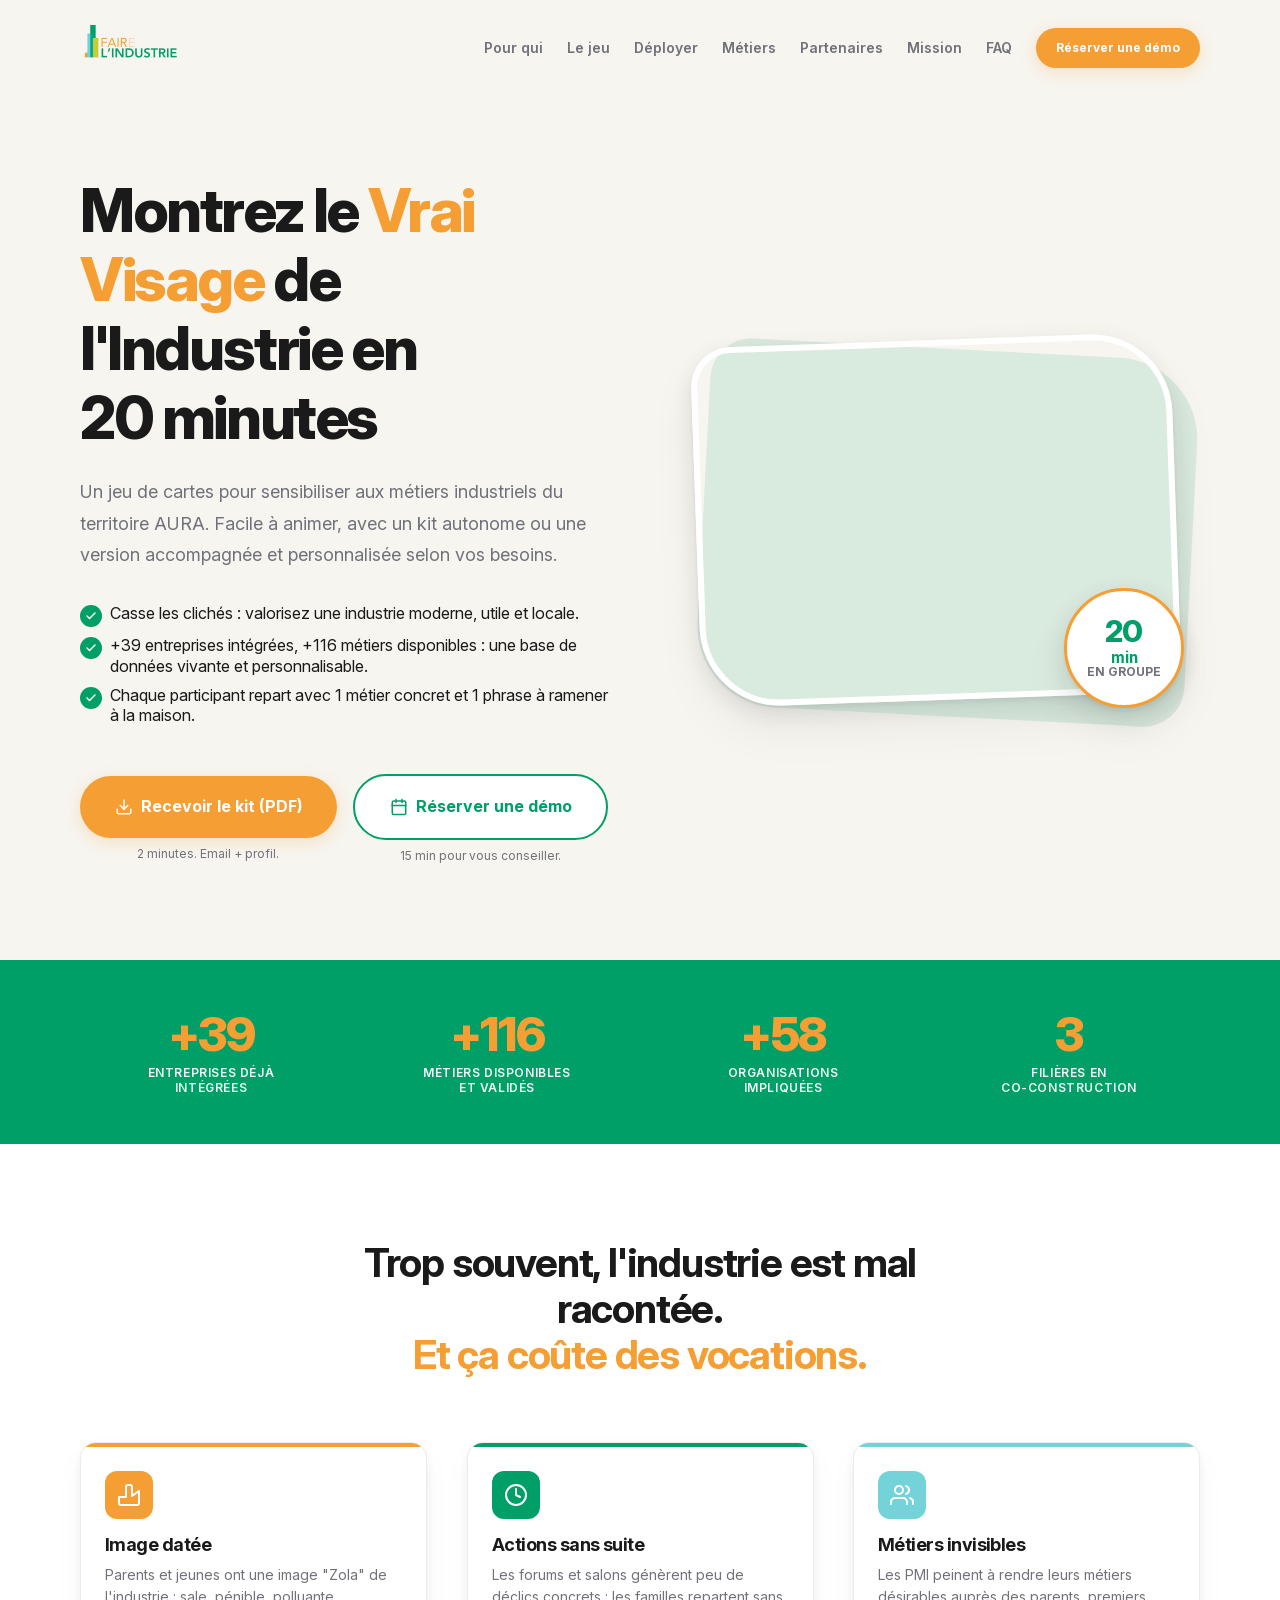
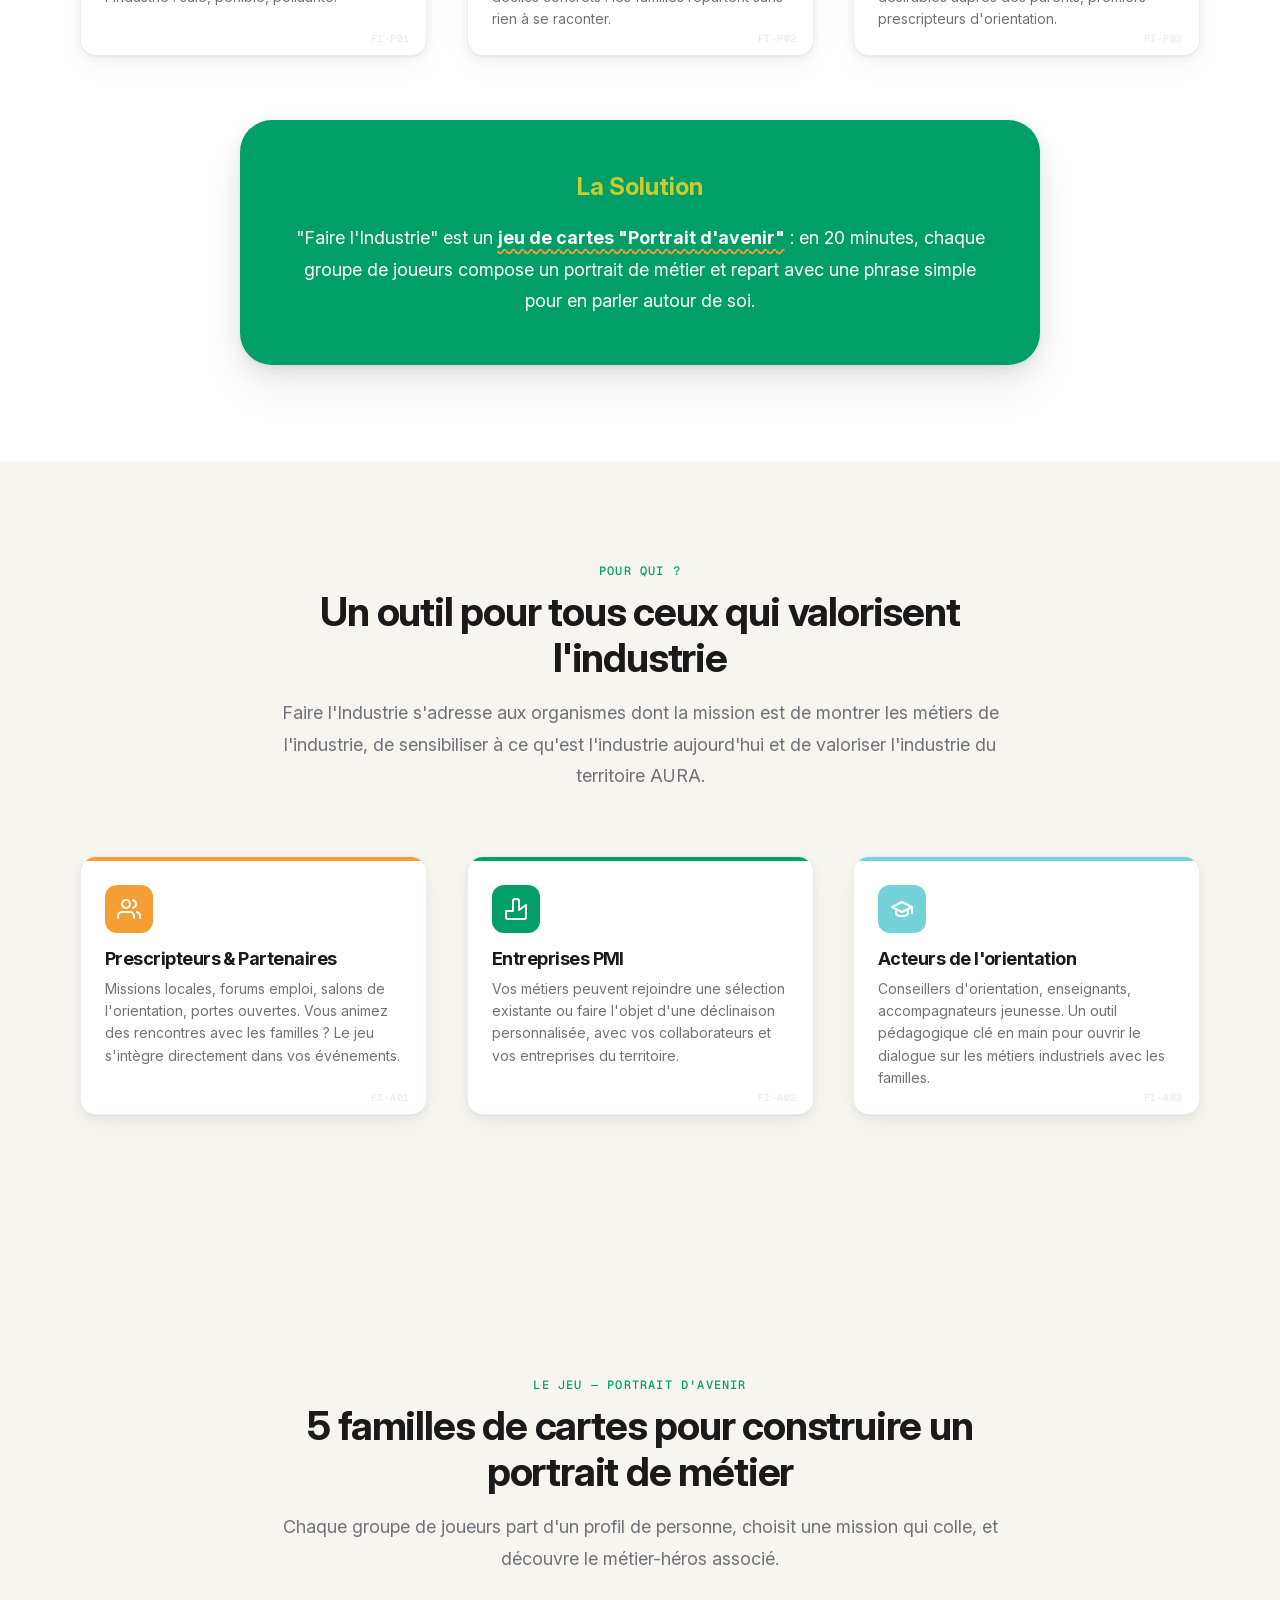
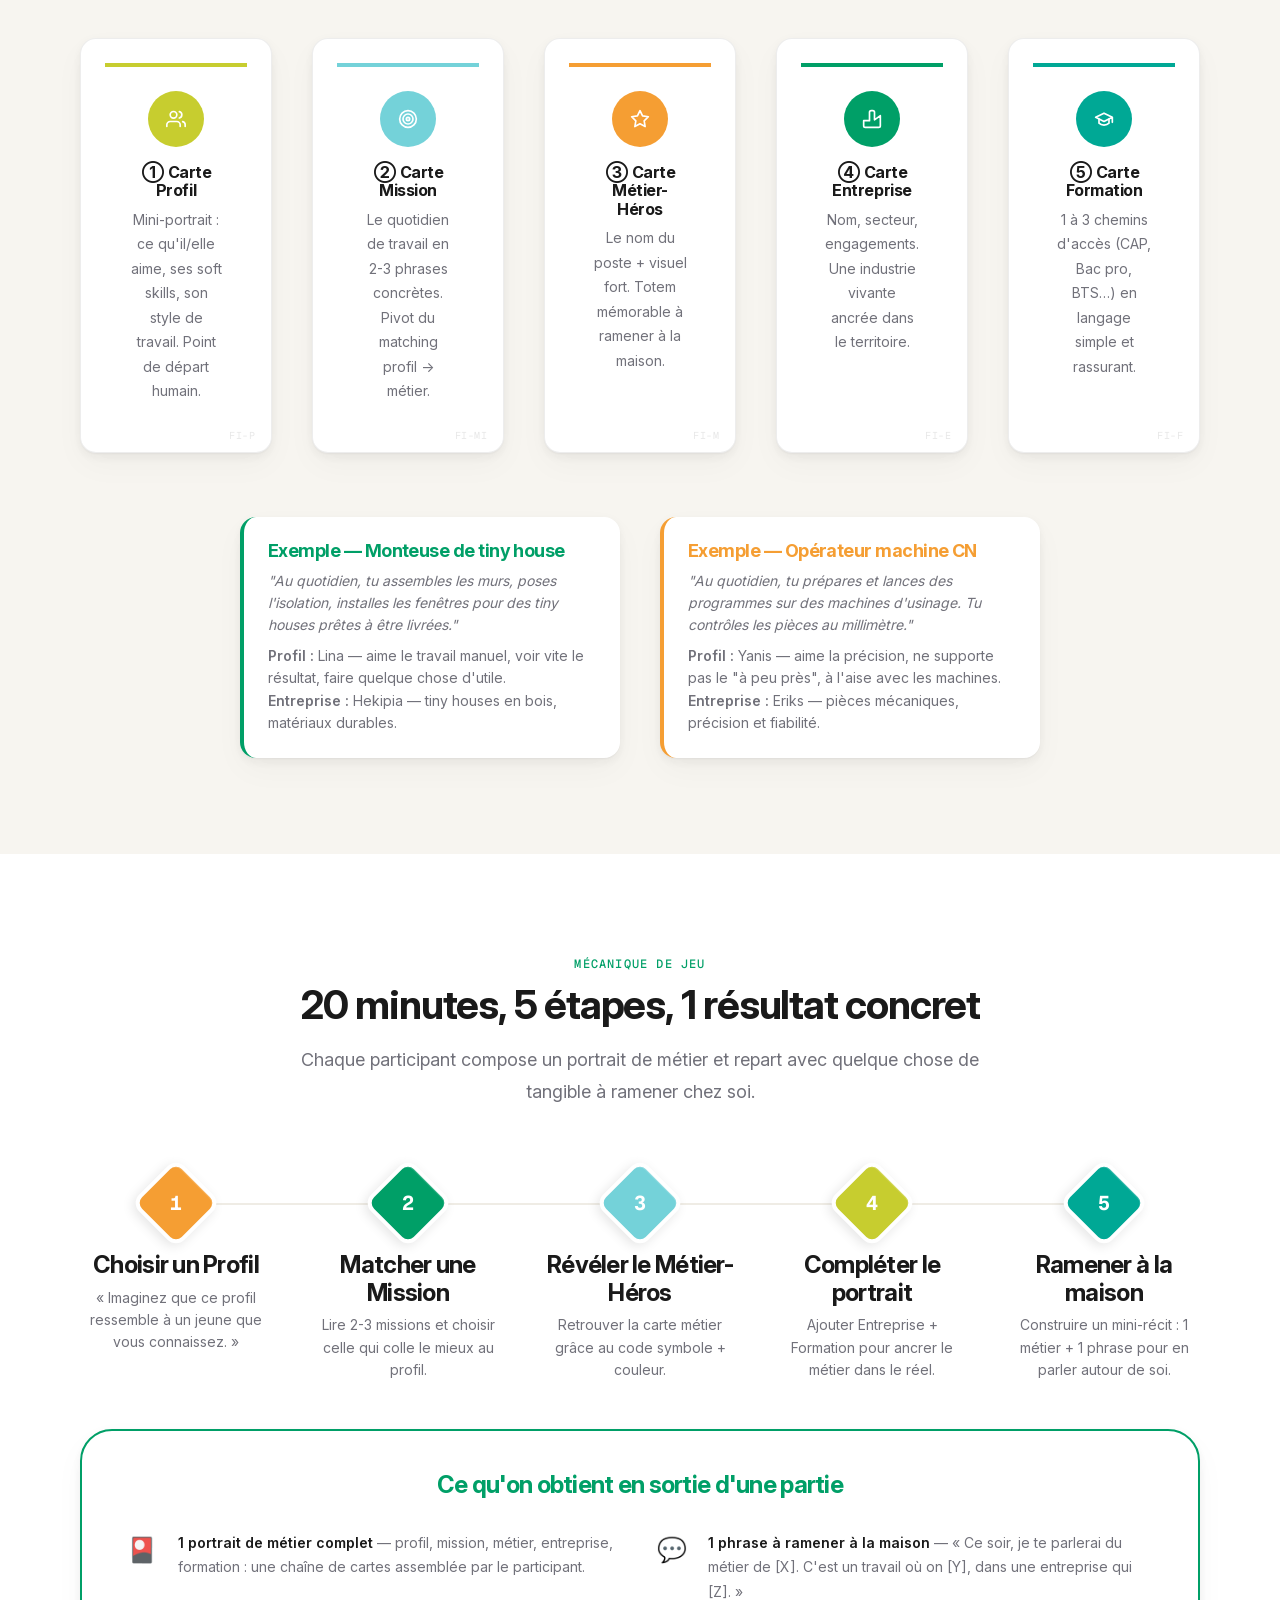
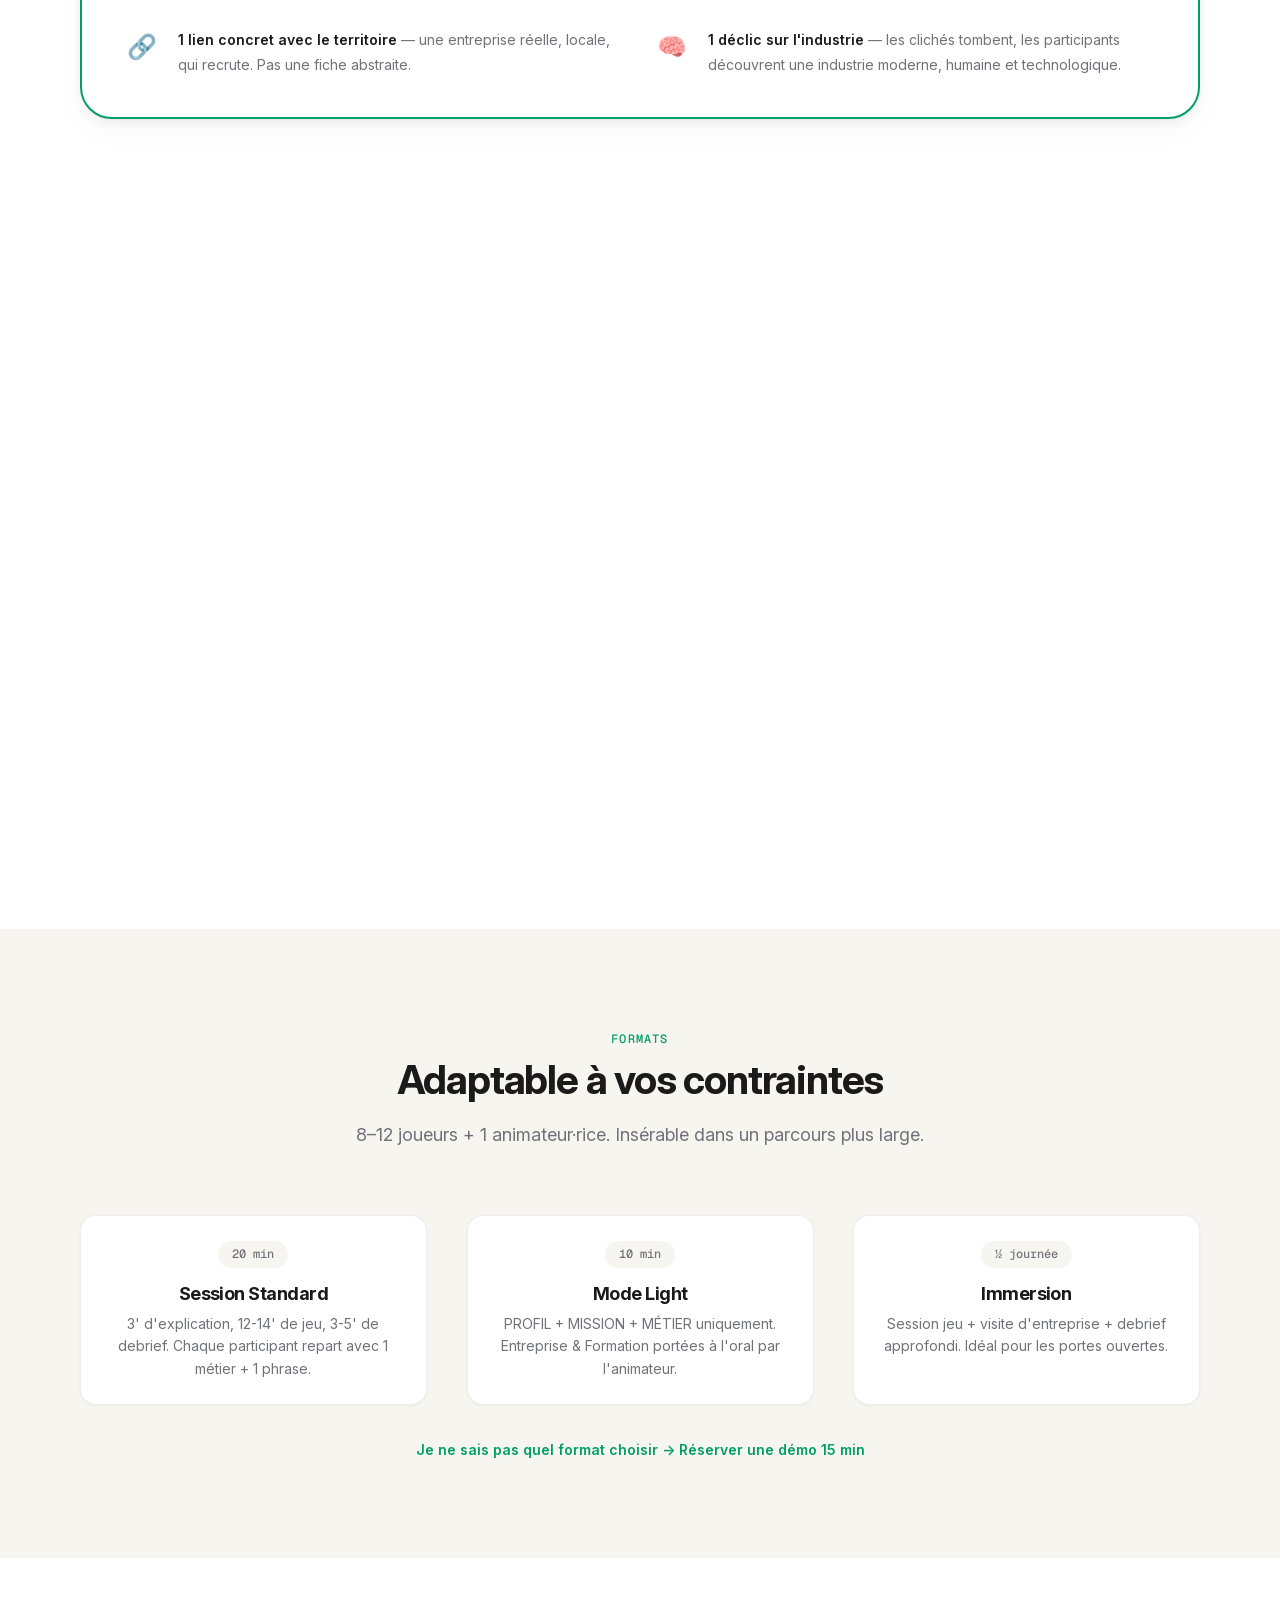
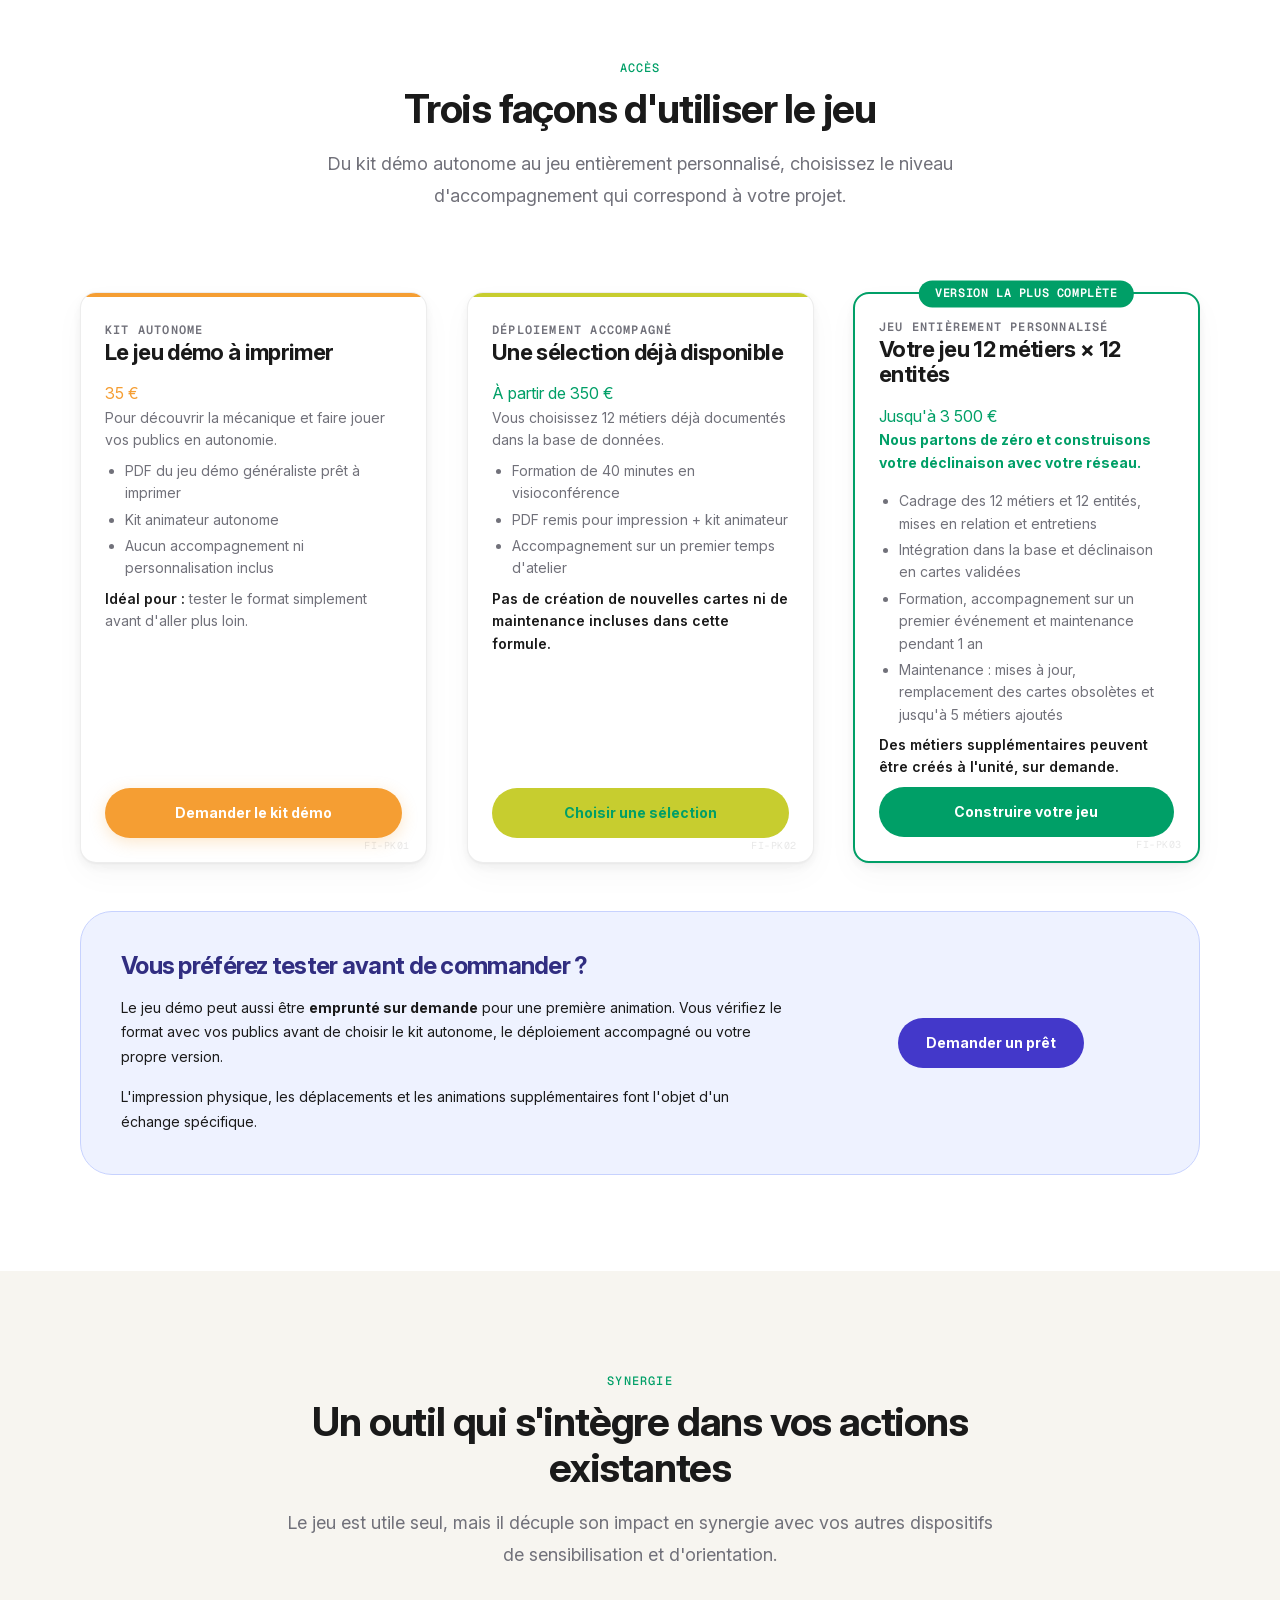
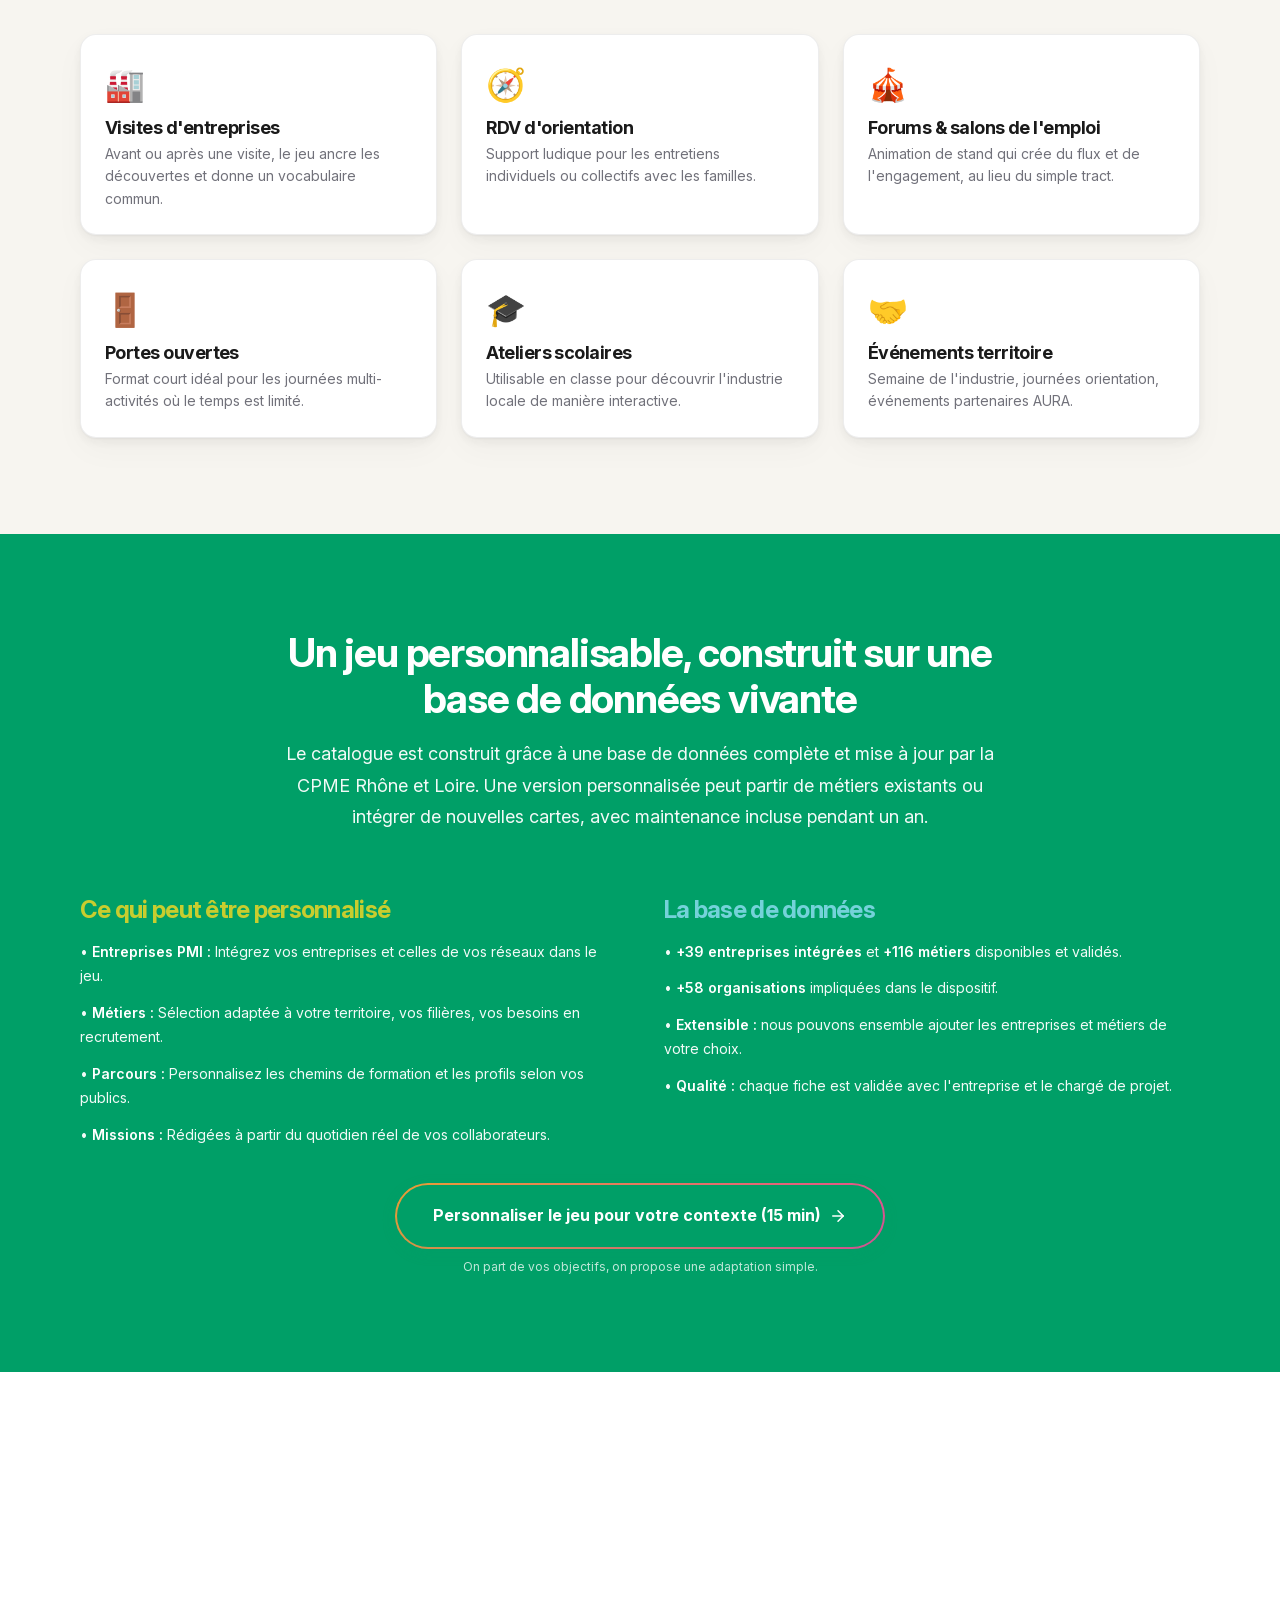
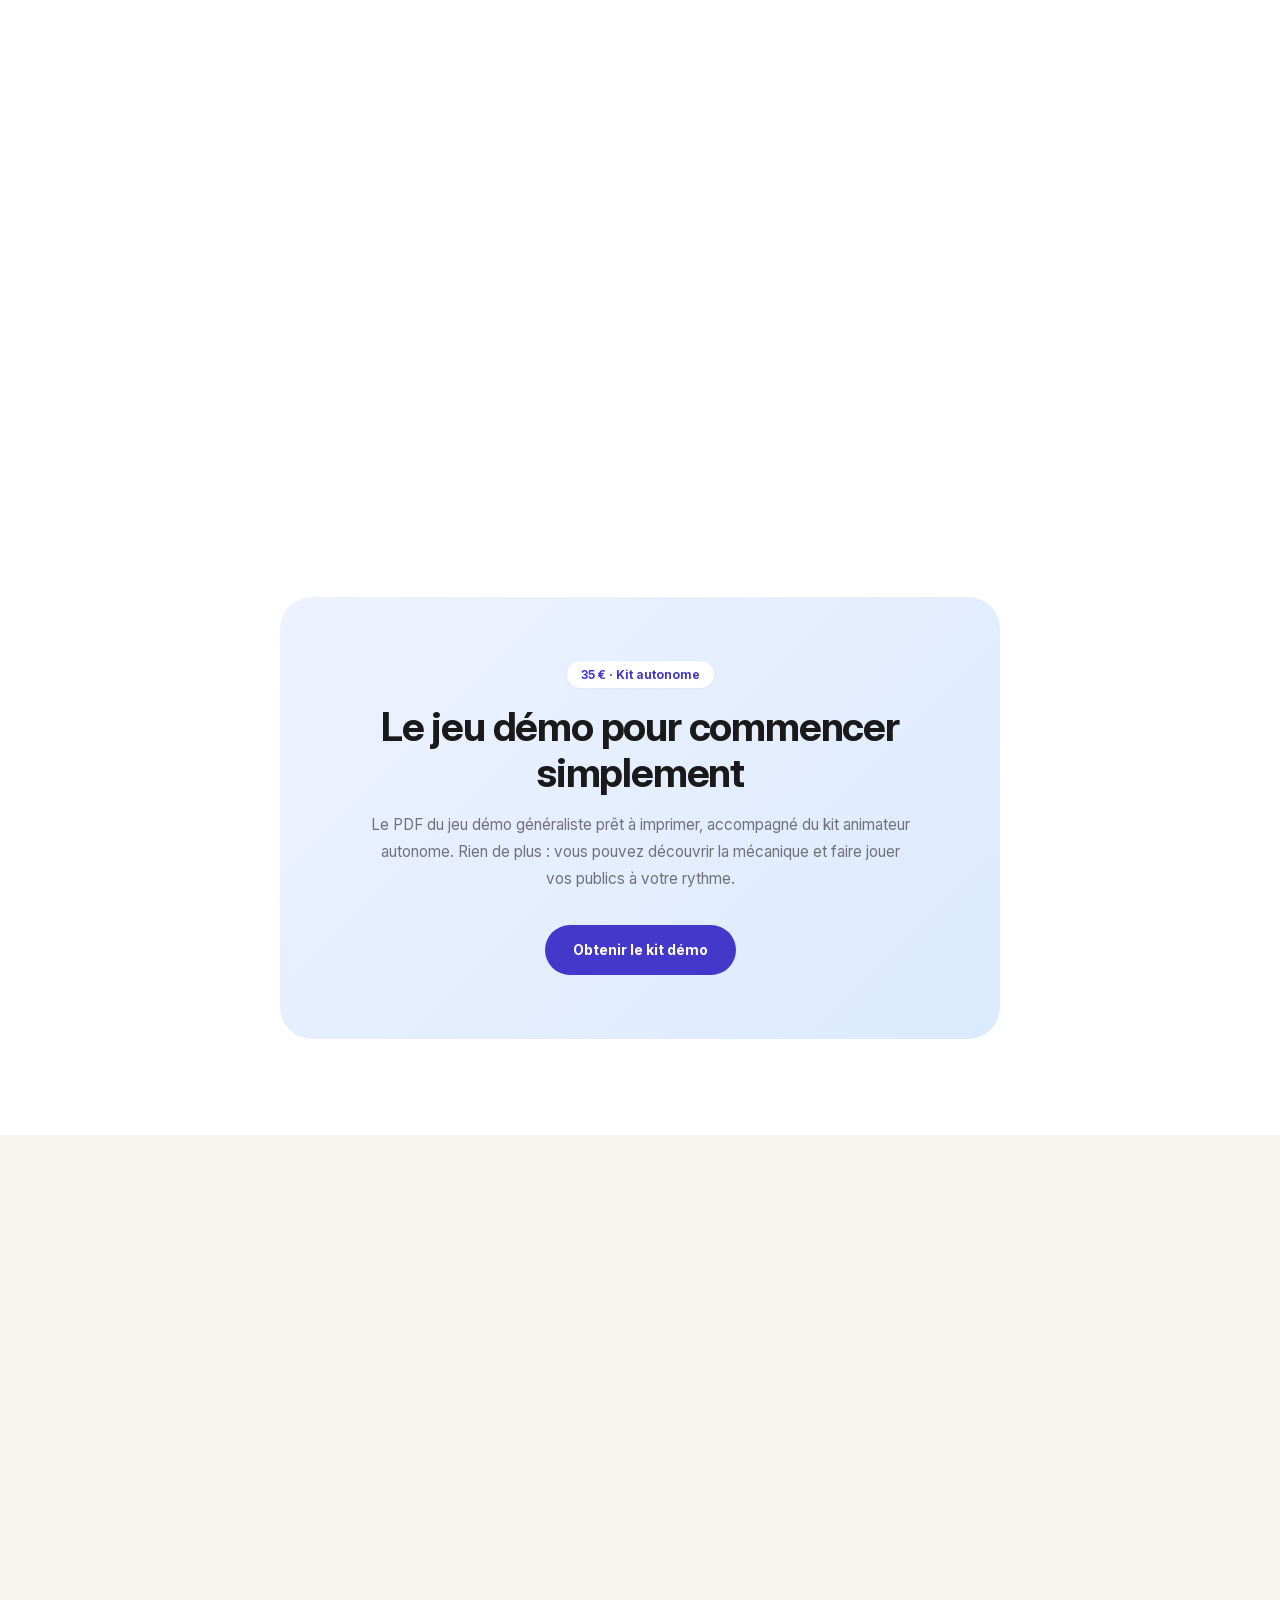
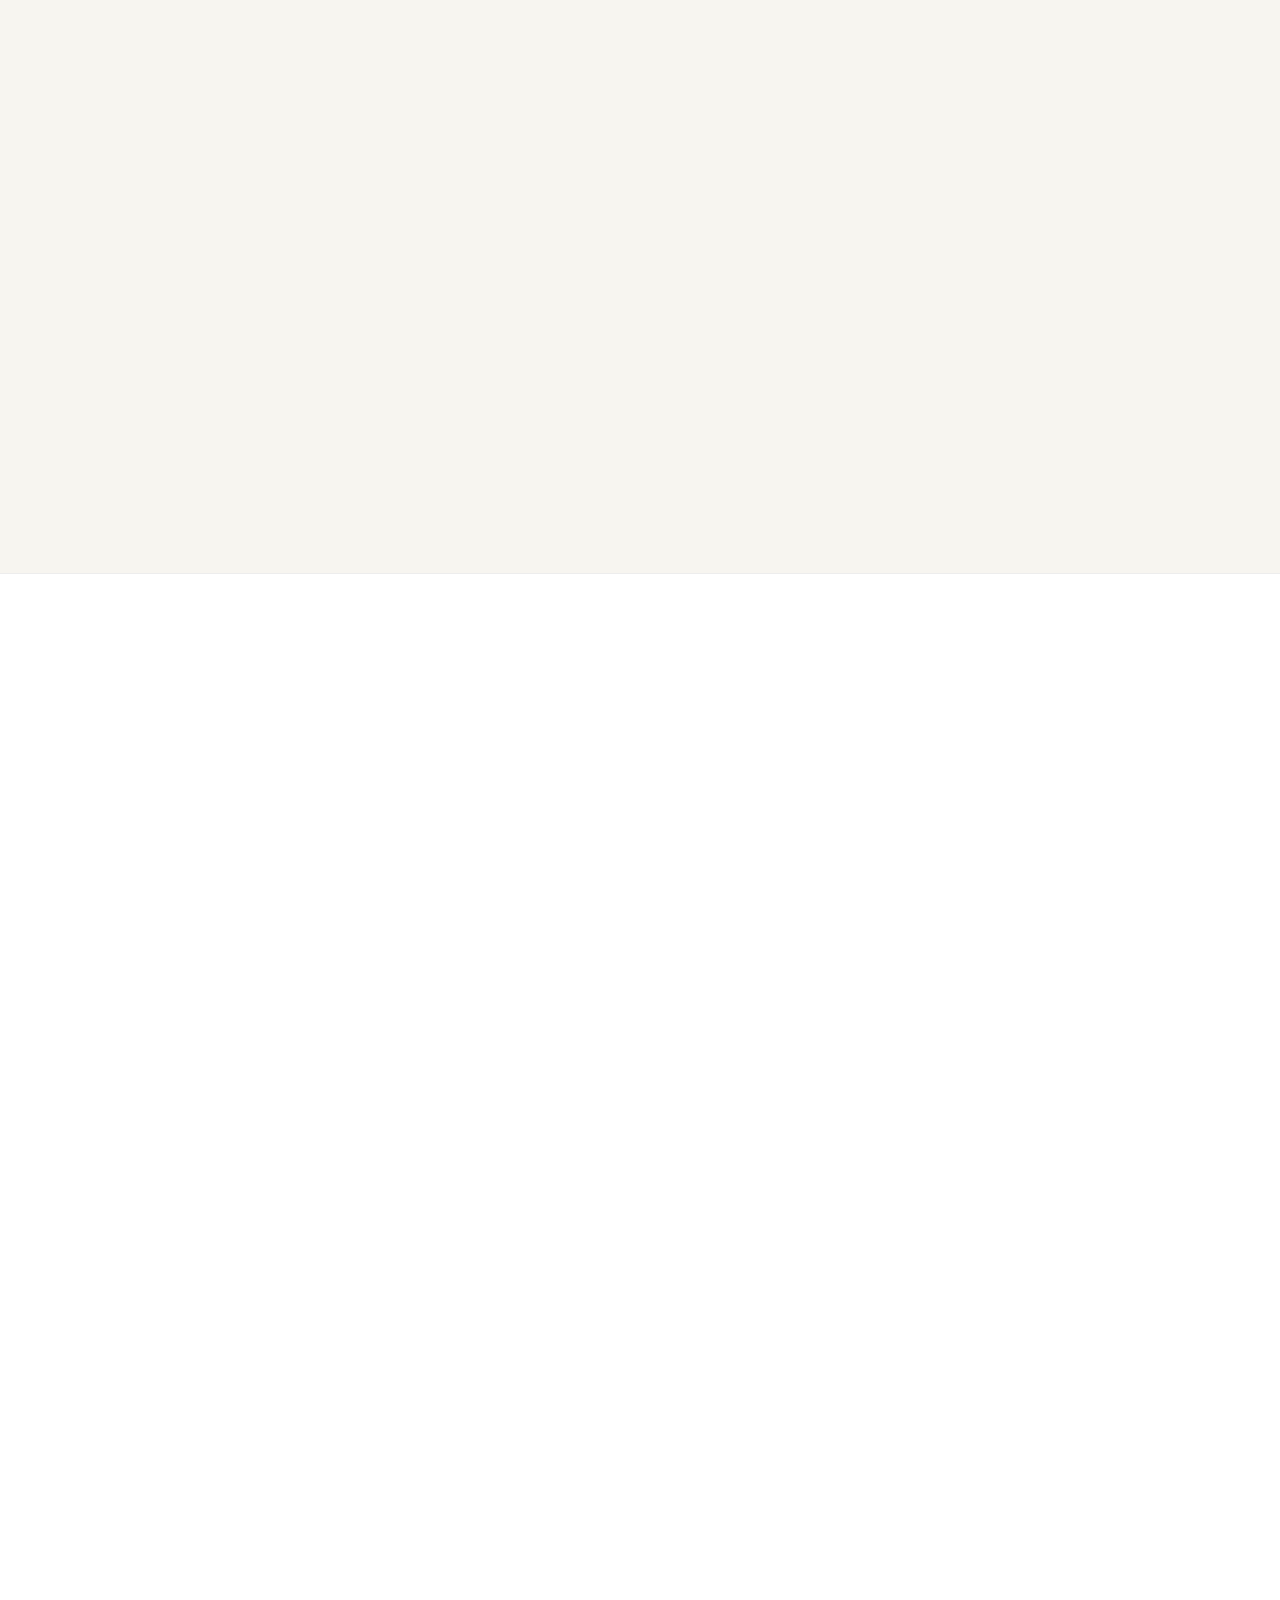
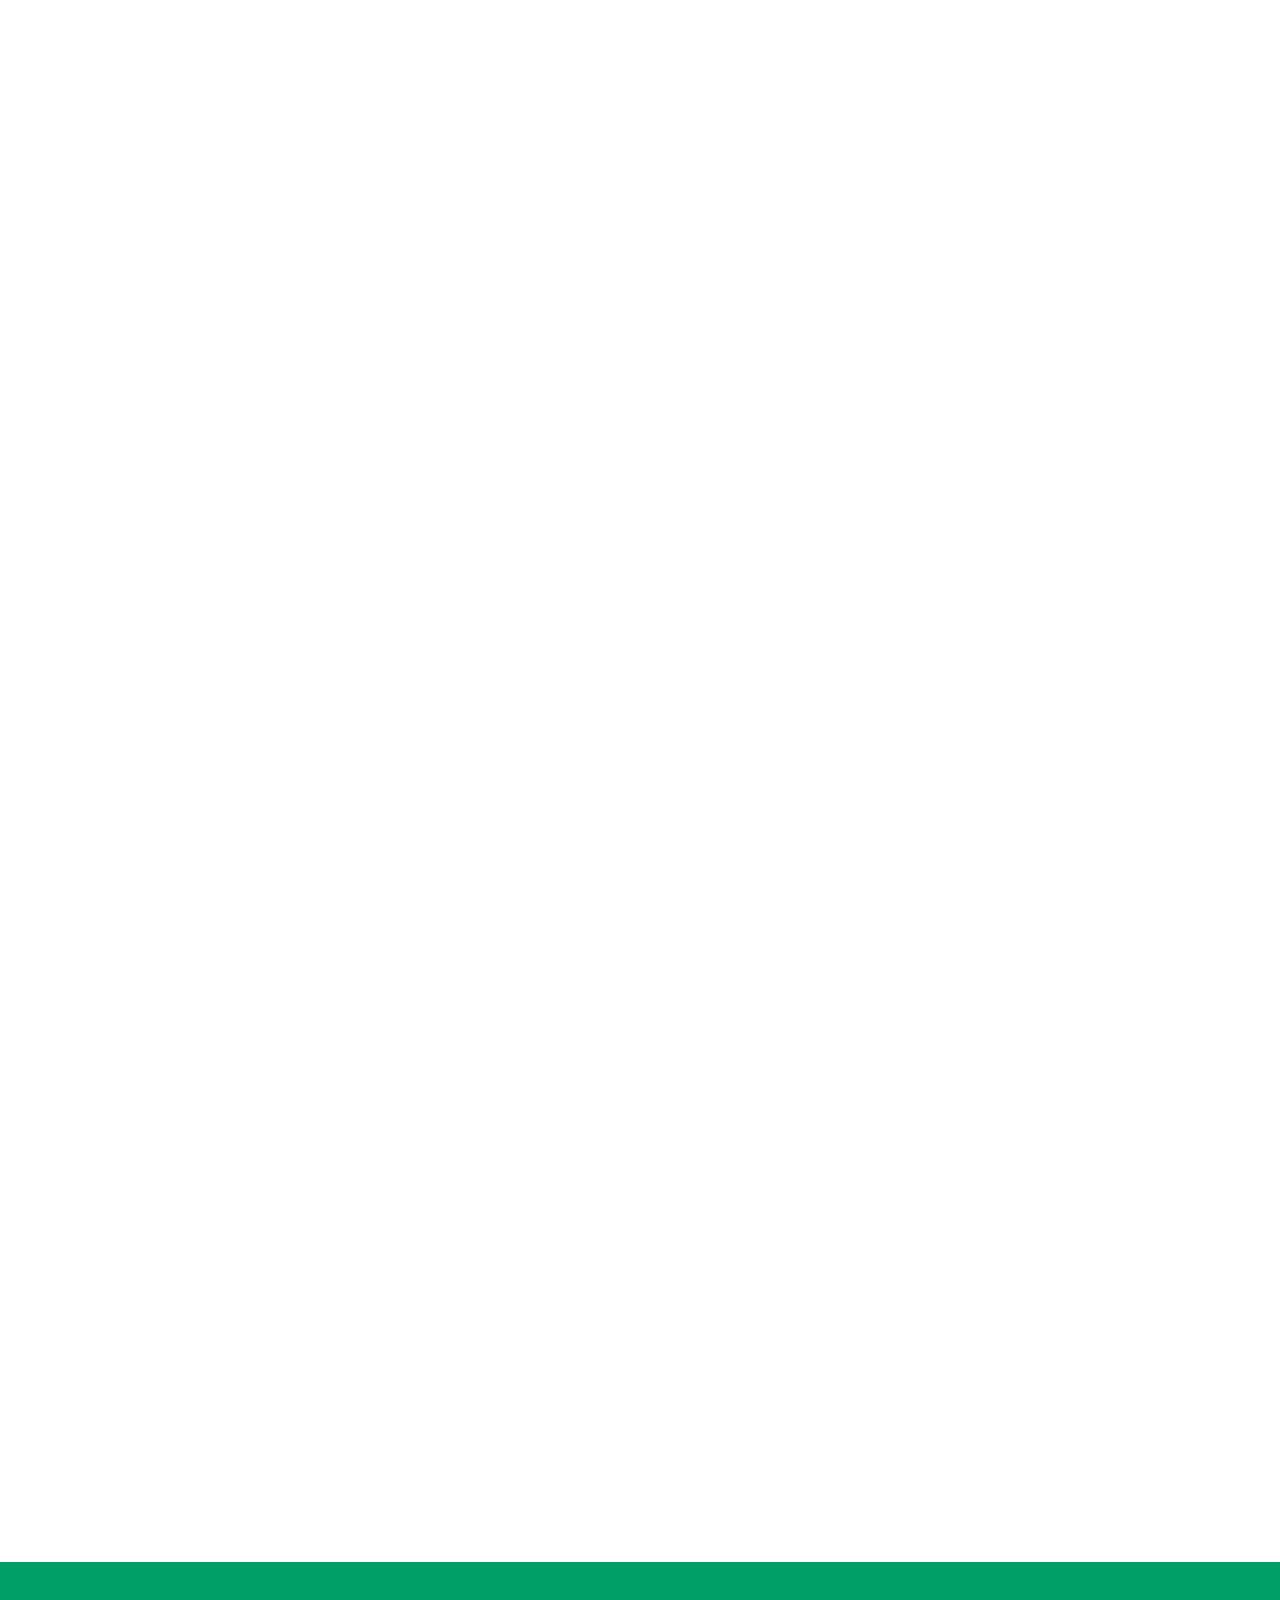
==== commit f221db63: "Update public project figures" ====
--- a/index.html
+++ b/index.html
@@ -4,7 +4,7 @@
 <meta charset="UTF-8">
 <meta name="viewport" content="width=device-width, initial-scale=1.0">
 <title>Faire l'Industrie — Sensibilisez aux métiers industriels en 20 minutes</title>
-<meta name="description" content="Jeu de cartes Portrait d'avenir : sensibilisez aux métiers industriels du territoire AURA en 20 minutes. +45 PMI engagées, +110 métiers documentés, +530 organisations cartographiées. Kit animateur fourni.">
+<meta name="description" content="Jeu de cartes Portrait d'avenir : sensibilisez aux métiers industriels du territoire AURA en 20 minutes. +39 entreprises intégrées, +116 métiers disponibles, +58 organisations impliquées. Kit animateur fourni.">
 <meta name="robots" content="index, follow">
 <link rel="canonical" href="https://faire-industrie.cpmerhone.fr/">
 <meta property="og:title" content="Faire l'Industrie — Le jeu pour briser les clichés">
@@ -109,7 +109,7 @@
 <span class="check-list__icon">
 <svg viewBox="0 0 24 24" fill="none" stroke="currentColor" stroke-width="3" stroke-linecap="round" stroke-linejoin="round"><polyline points="20 6 9 17 4 12"/></svg>
 </span>
-+45 PMI engagées, +110 métiers documentés : une base de données vivante et personnalisable.
++39 entreprises intégrées, +116 métiers disponibles : une base de données vivante et personnalisable.
 </li>
 <li class="check-list__item">
 <span class="check-list__icon">
@@ -158,16 +158,16 @@
 <div class="container">
 <div class="key-numbers__grid">
 <div class="key-numbers__item reveal">
-<span class="key-numbers__value">+45</span>
-<span class="key-numbers__label">PMI déjà<br>engagées</span>
+<span class="key-numbers__value">+39</span>
+<span class="key-numbers__label">Entreprises déjà<br>intégrées</span>
 </div>
 <div class="key-numbers__item reveal reveal--delay-1">
-<span class="key-numbers__value">+110</span>
-<span class="key-numbers__label">Métiers documentés<br>et validés</span>
+<span class="key-numbers__value">+116</span>
+<span class="key-numbers__label">Métiers disponibles<br>et validés</span>
 </div>
 <div class="key-numbers__item reveal reveal--delay-2">
-<span class="key-numbers__value">+530</span>
-<span class="key-numbers__label">Organisations<br>cartographiées</span>
+<span class="key-numbers__value">+58</span>
+<span class="key-numbers__label">Organisations<br>impliquées</span>
 </div>
 <div class="key-numbers__item reveal reveal--delay-3">
 <span class="key-numbers__value">3</span>
@@ -622,8 +622,8 @@
 <div class="reveal reveal--delay-1">
 <h3 class="customization__col-title" style="color: var(--color-sky)">La base de données</h3>
 <ul class="customization__list">
-<li>• <strong>+45 PMI engagées</strong> et <strong>+110 métiers</strong> documentés et validés.</li>
-<li>• <strong>+530 organisations</strong> cartographiées et mises à jour en continu.</li>
+<li>• <strong>+39 entreprises intégrées</strong> et <strong>+116 métiers</strong> disponibles et validés.</li>
+<li>• <strong>+58 organisations</strong> impliquées dans le dispositif.</li>
 <li>• <strong>Extensible :</strong> nous pouvons ensemble ajouter les entreprises et métiers de votre choix.</li>
 <li>• <strong>Qualité :</strong> chaque fiche est validée avec l'entreprise et le chargé de projet.</li>
 </ul>
@@ -769,7 +769,7 @@
 </button>
 <div class="accordion__panel" aria-hidden="true">
 <div class="accordion__content">
-Le jeu est construit grâce à une base de données complète (+45 PMI engagées, +110 métiers documentés, +530 organisations cartographiées) mise à jour en continu par la CPME Rhône et Loire. Vous pouvez également ajouter ensemble les entreprises et métiers de vos réseaux.
+Le jeu est construit grâce à une base de données complète (+39 entreprises intégrées, +116 métiers disponibles, +58 organisations impliquées) mise à jour en continu par la CPME Rhône et Loire. Vous pouvez également ajouter ensemble les entreprises et métiers de vos réseaux.
 </div>
 </div>
 </div>
@@ -825,7 +825,7 @@
 <div class="section-header reveal">
 <span class="section-header__overline">Métiers</span>
 <h2 id="metiers-title" class="section-header__title">Les Métiers de la Région</h2>
-<p class="section-header__subtitle">Un extrait des métiers du catalogue complet qui compte à date <strong>+45 PMI engagées</strong>, <strong>+110 métiers documentés</strong> et <strong>+530 organisations cartographiées</strong>. Base de données mise à jour en continu par la CPME Rhône et Loire.</p>
+<p class="section-header__subtitle">Un extrait des métiers du catalogue complet qui compte à date <strong>+39 entreprises intégrées</strong>, <strong>+116 métiers disponibles</strong> et <strong>+58 organisations impliquées</strong>. Base de données mise à jour en continu par la CPME Rhône et Loire.</p>
 </div>
 <div class="grid grid--3" id="jobs-grid">
 </div>
